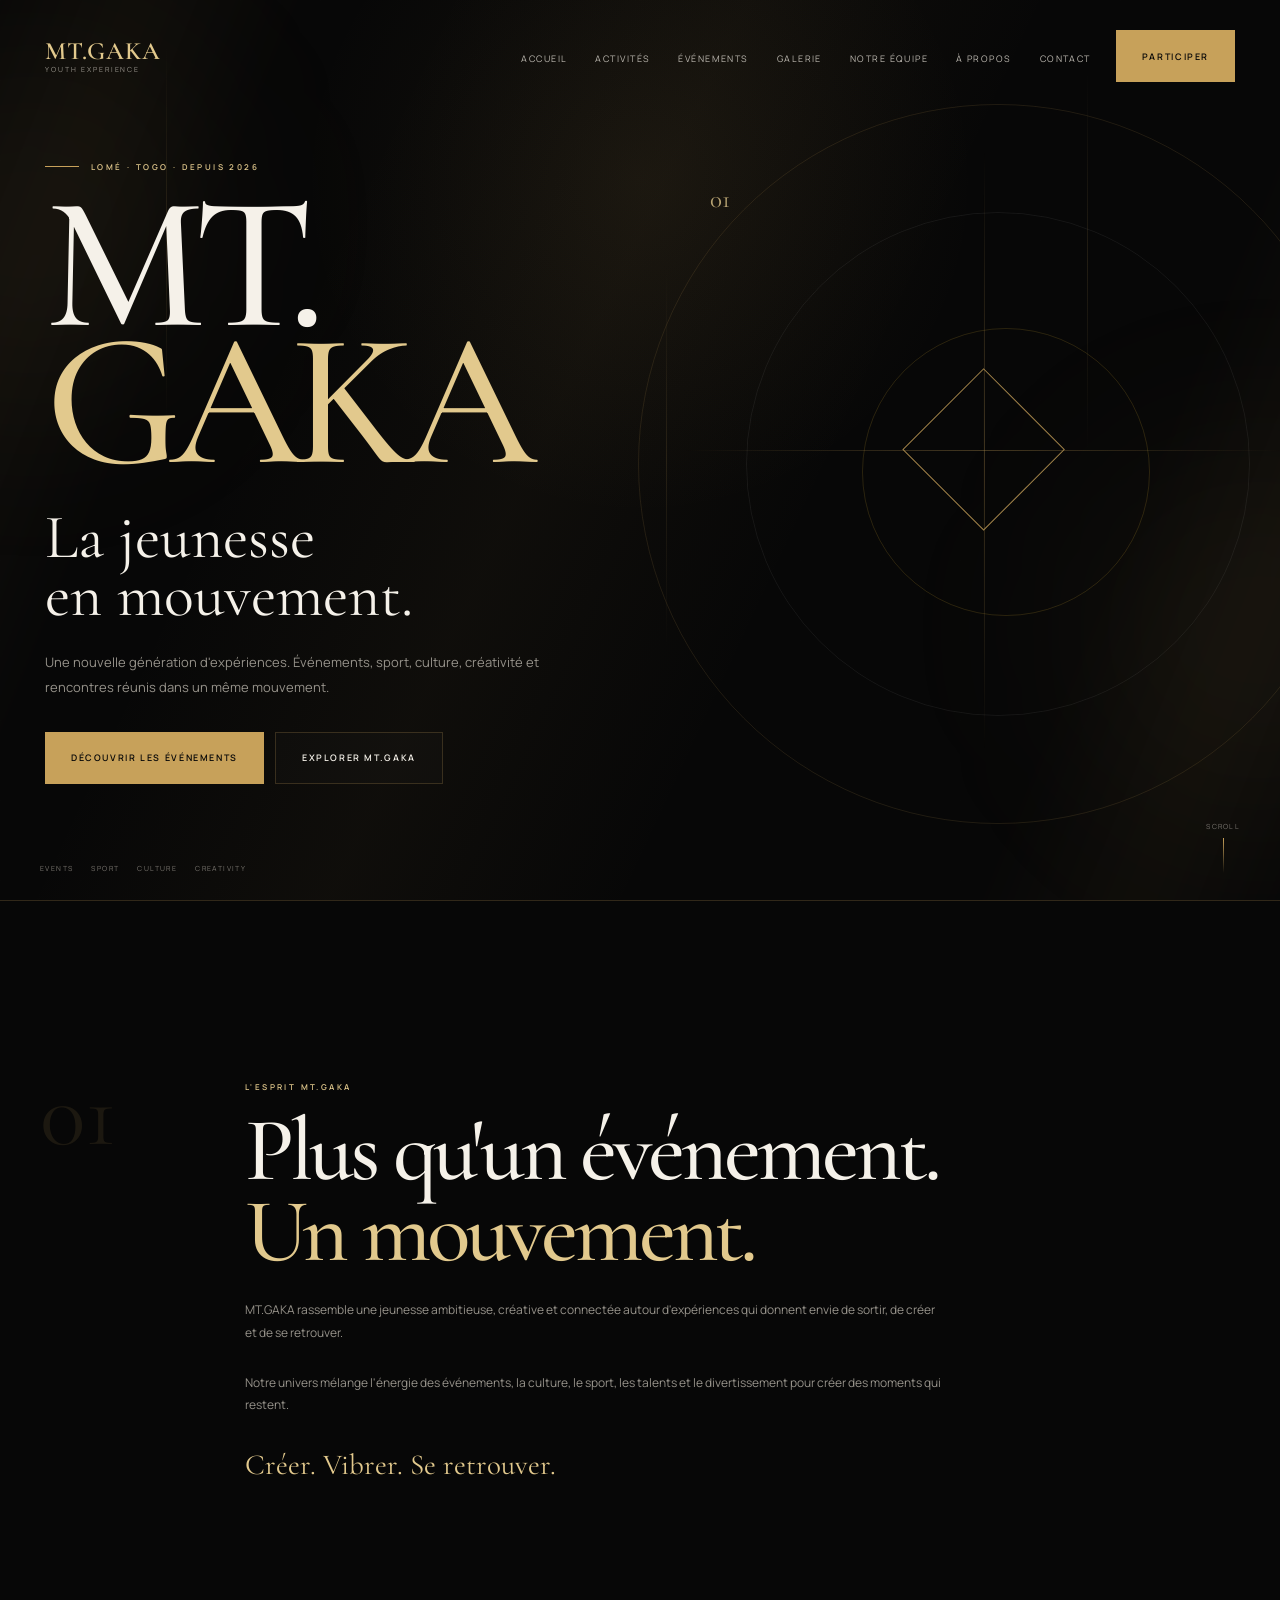
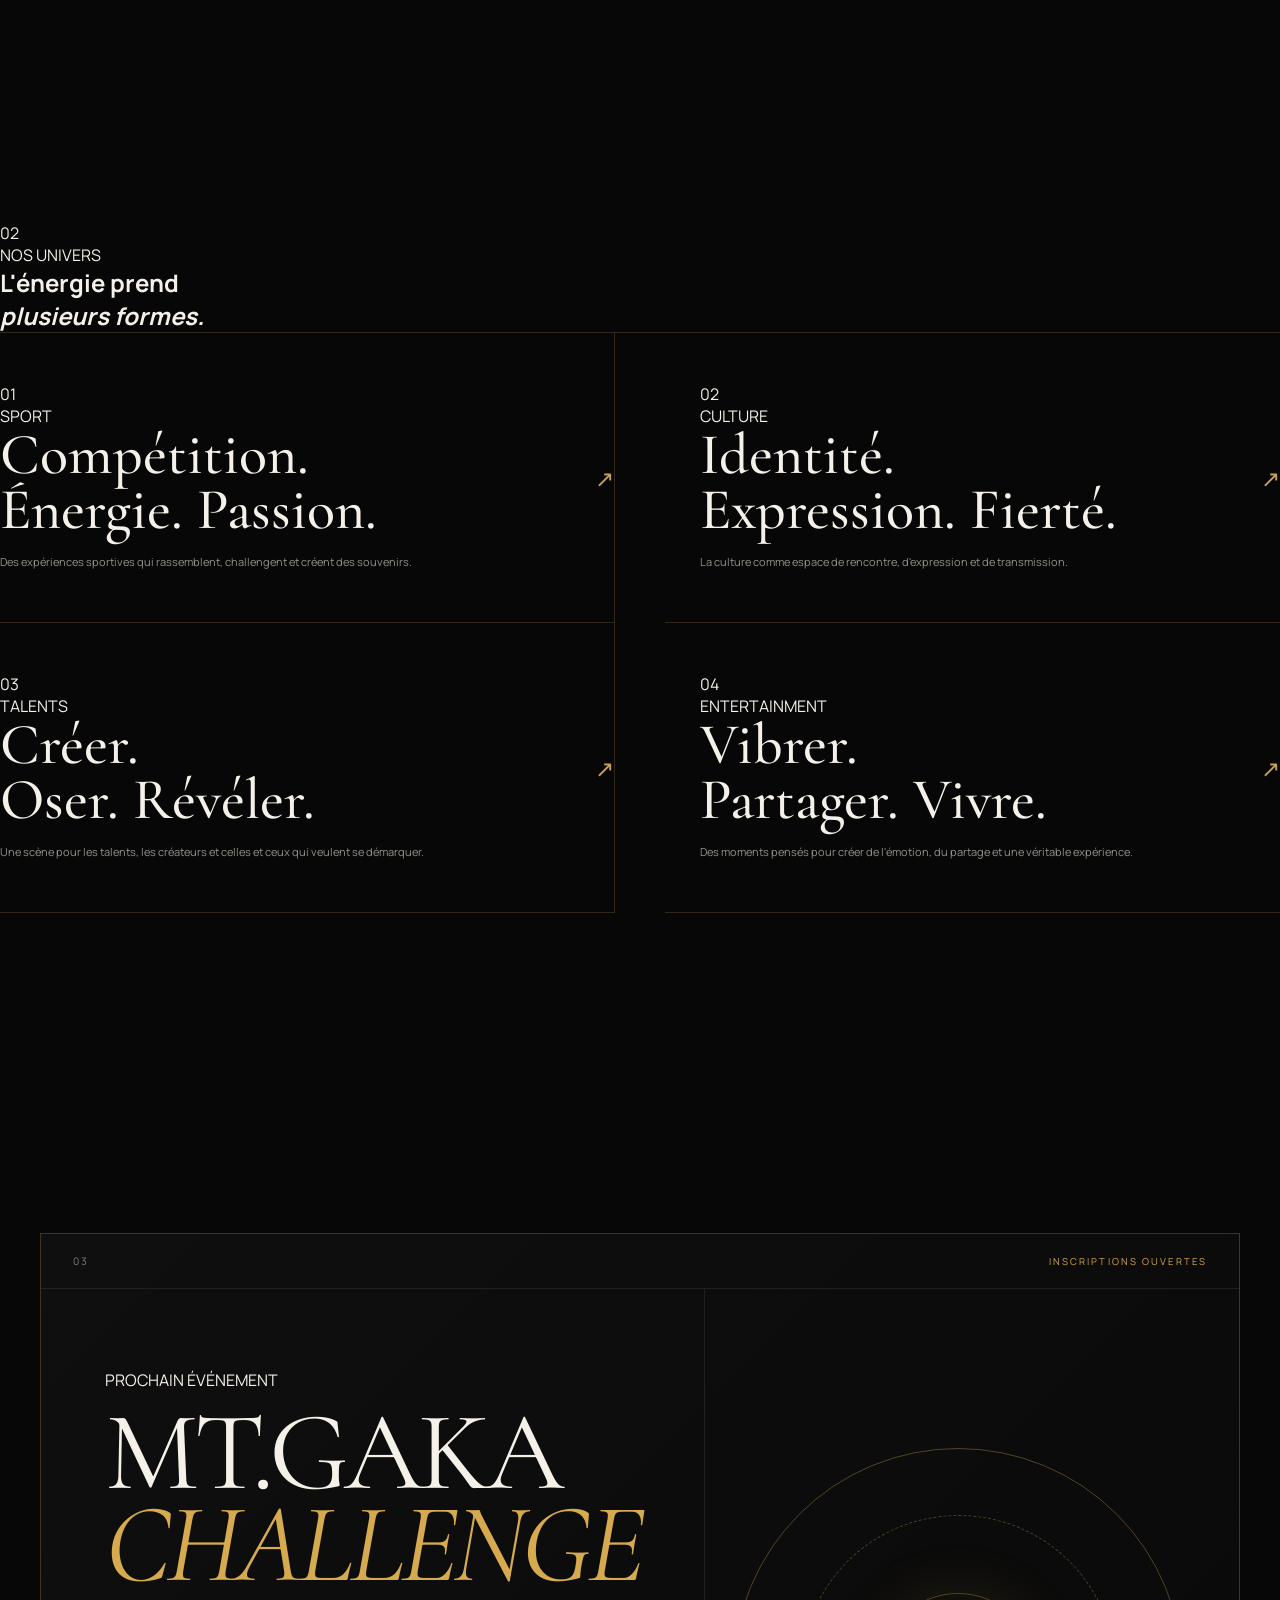
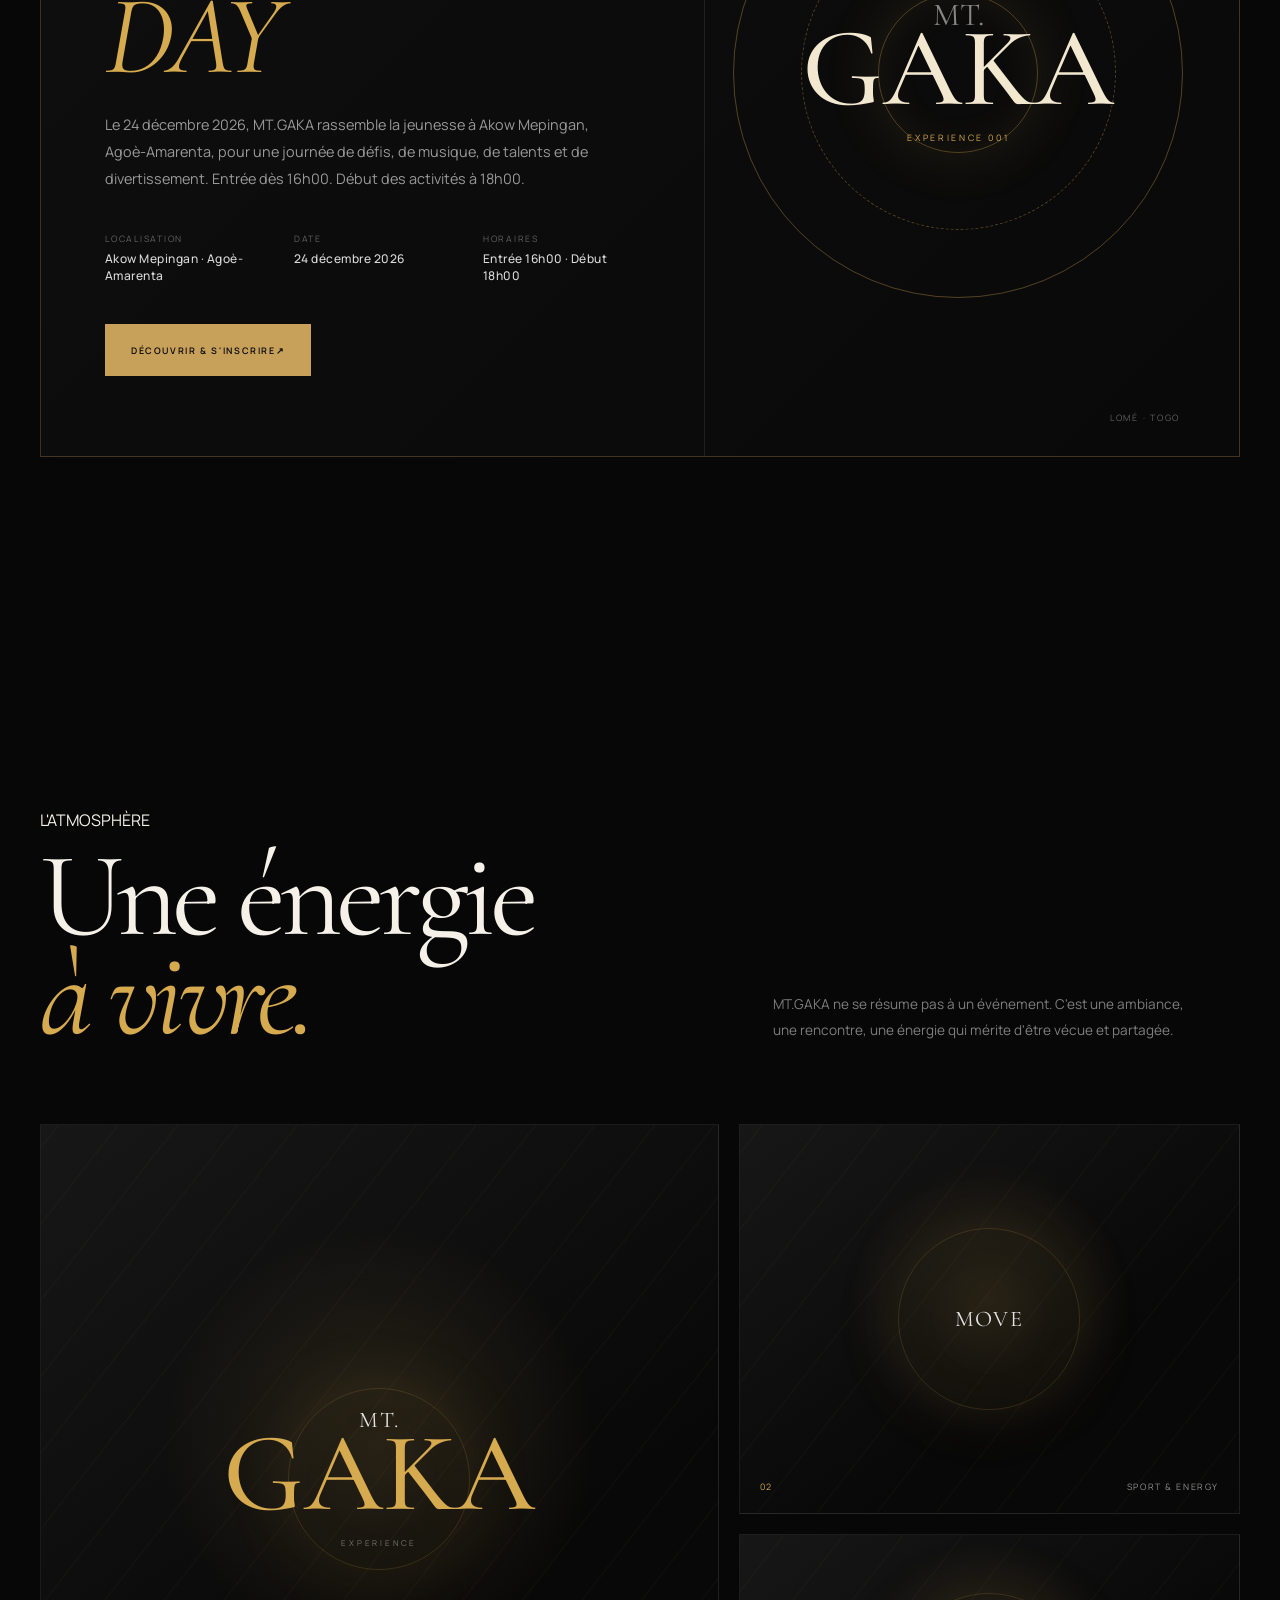
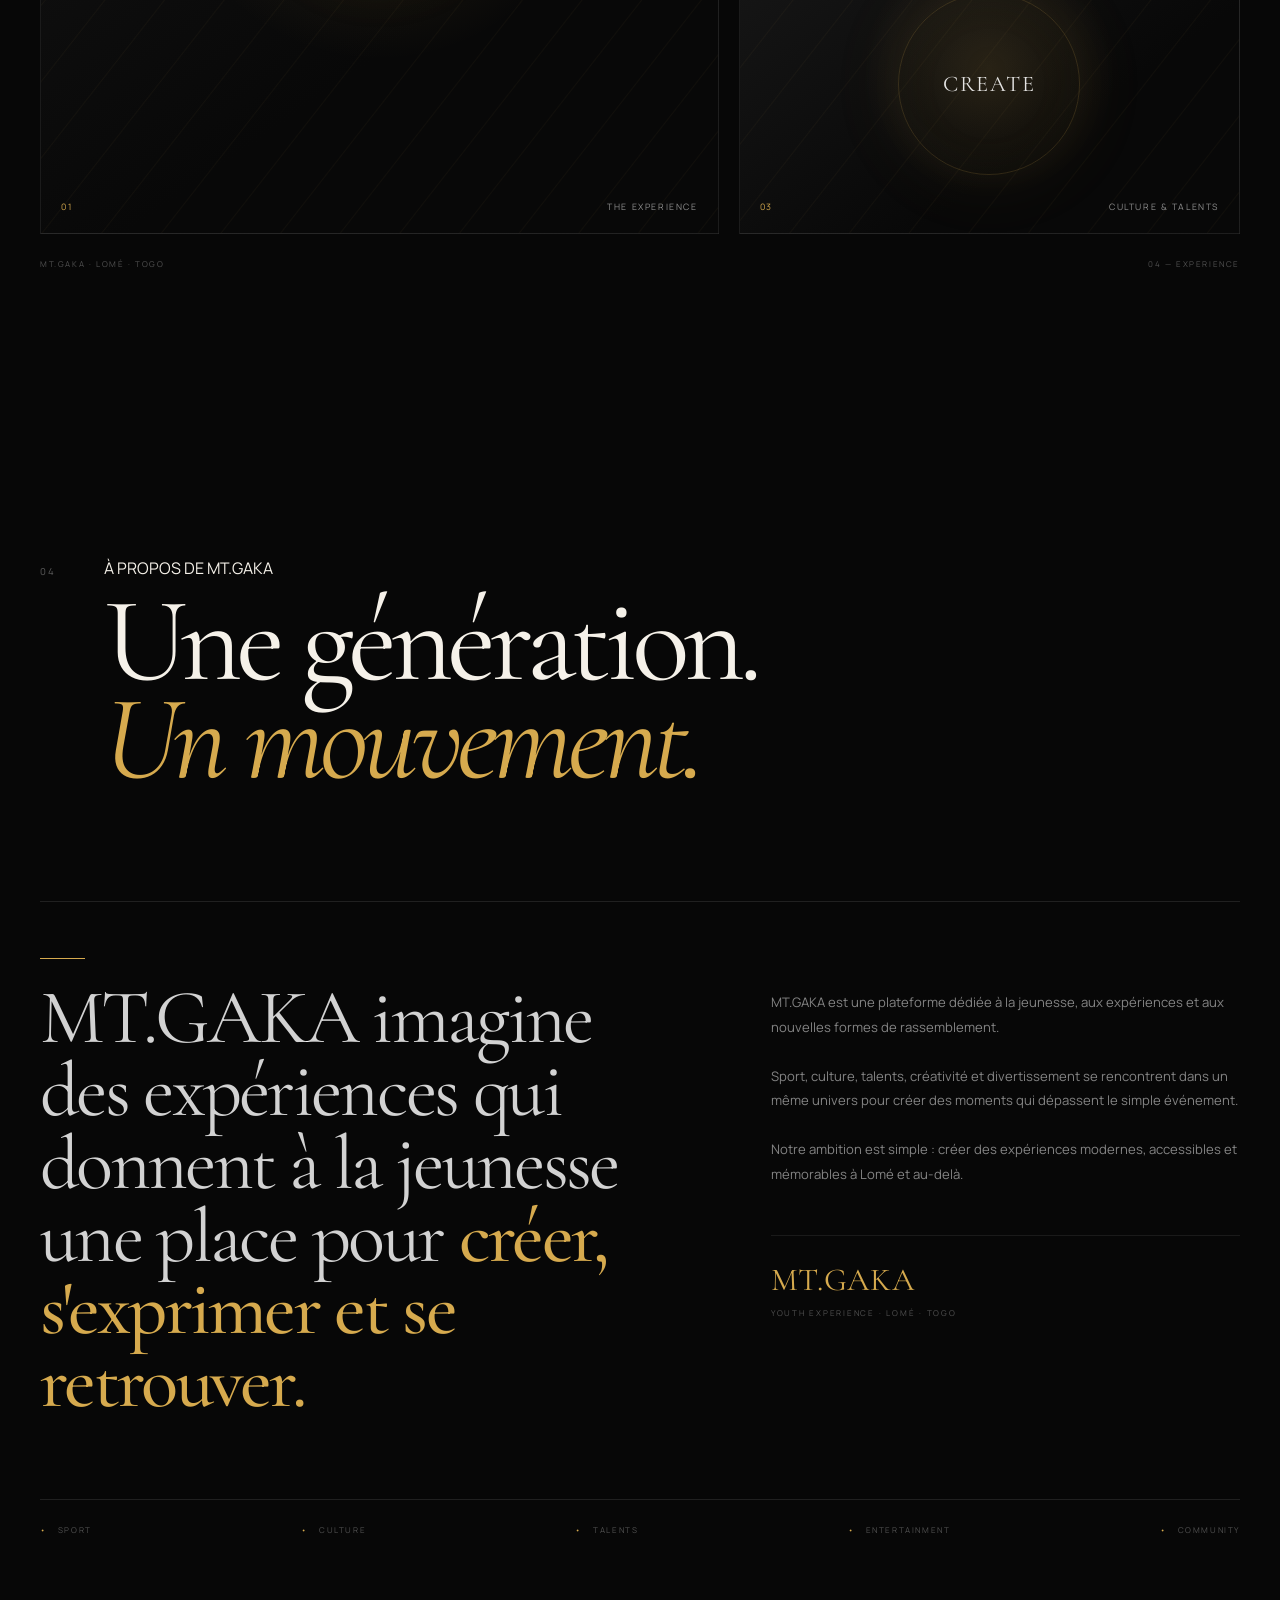
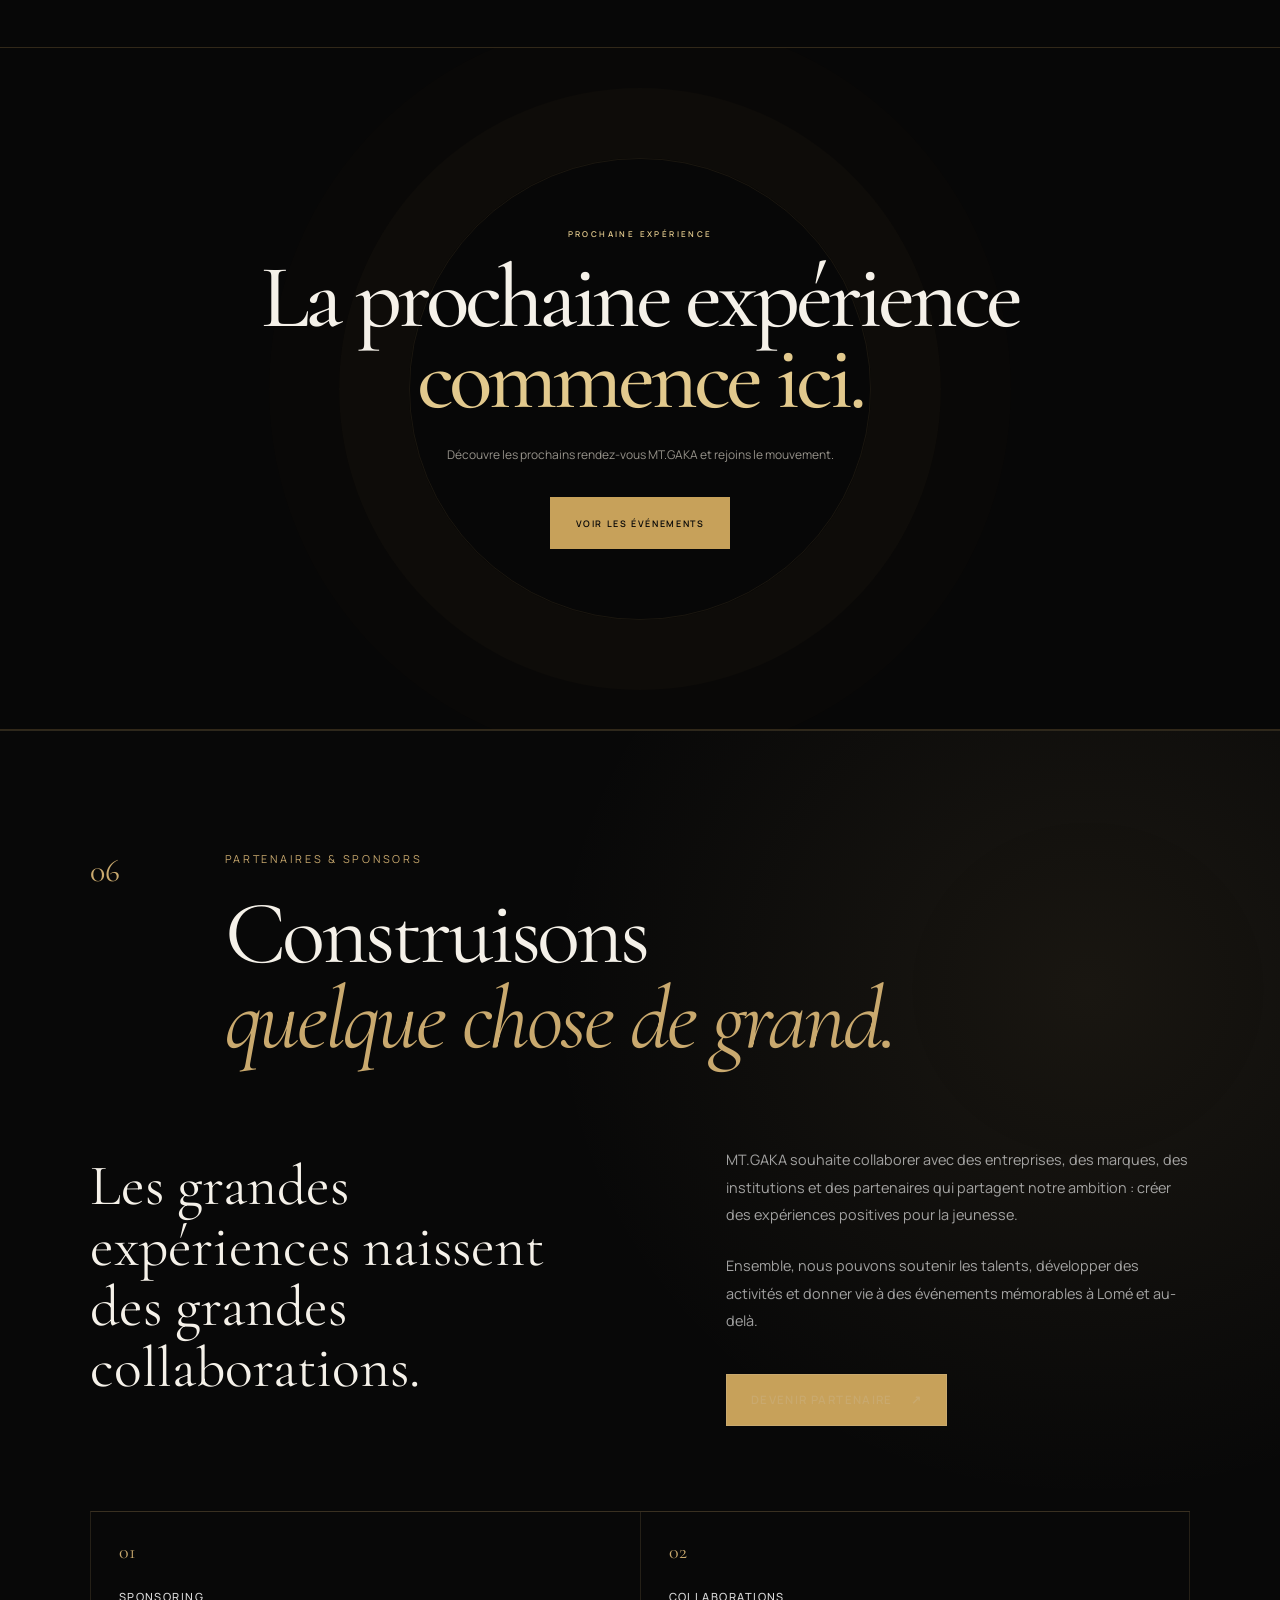
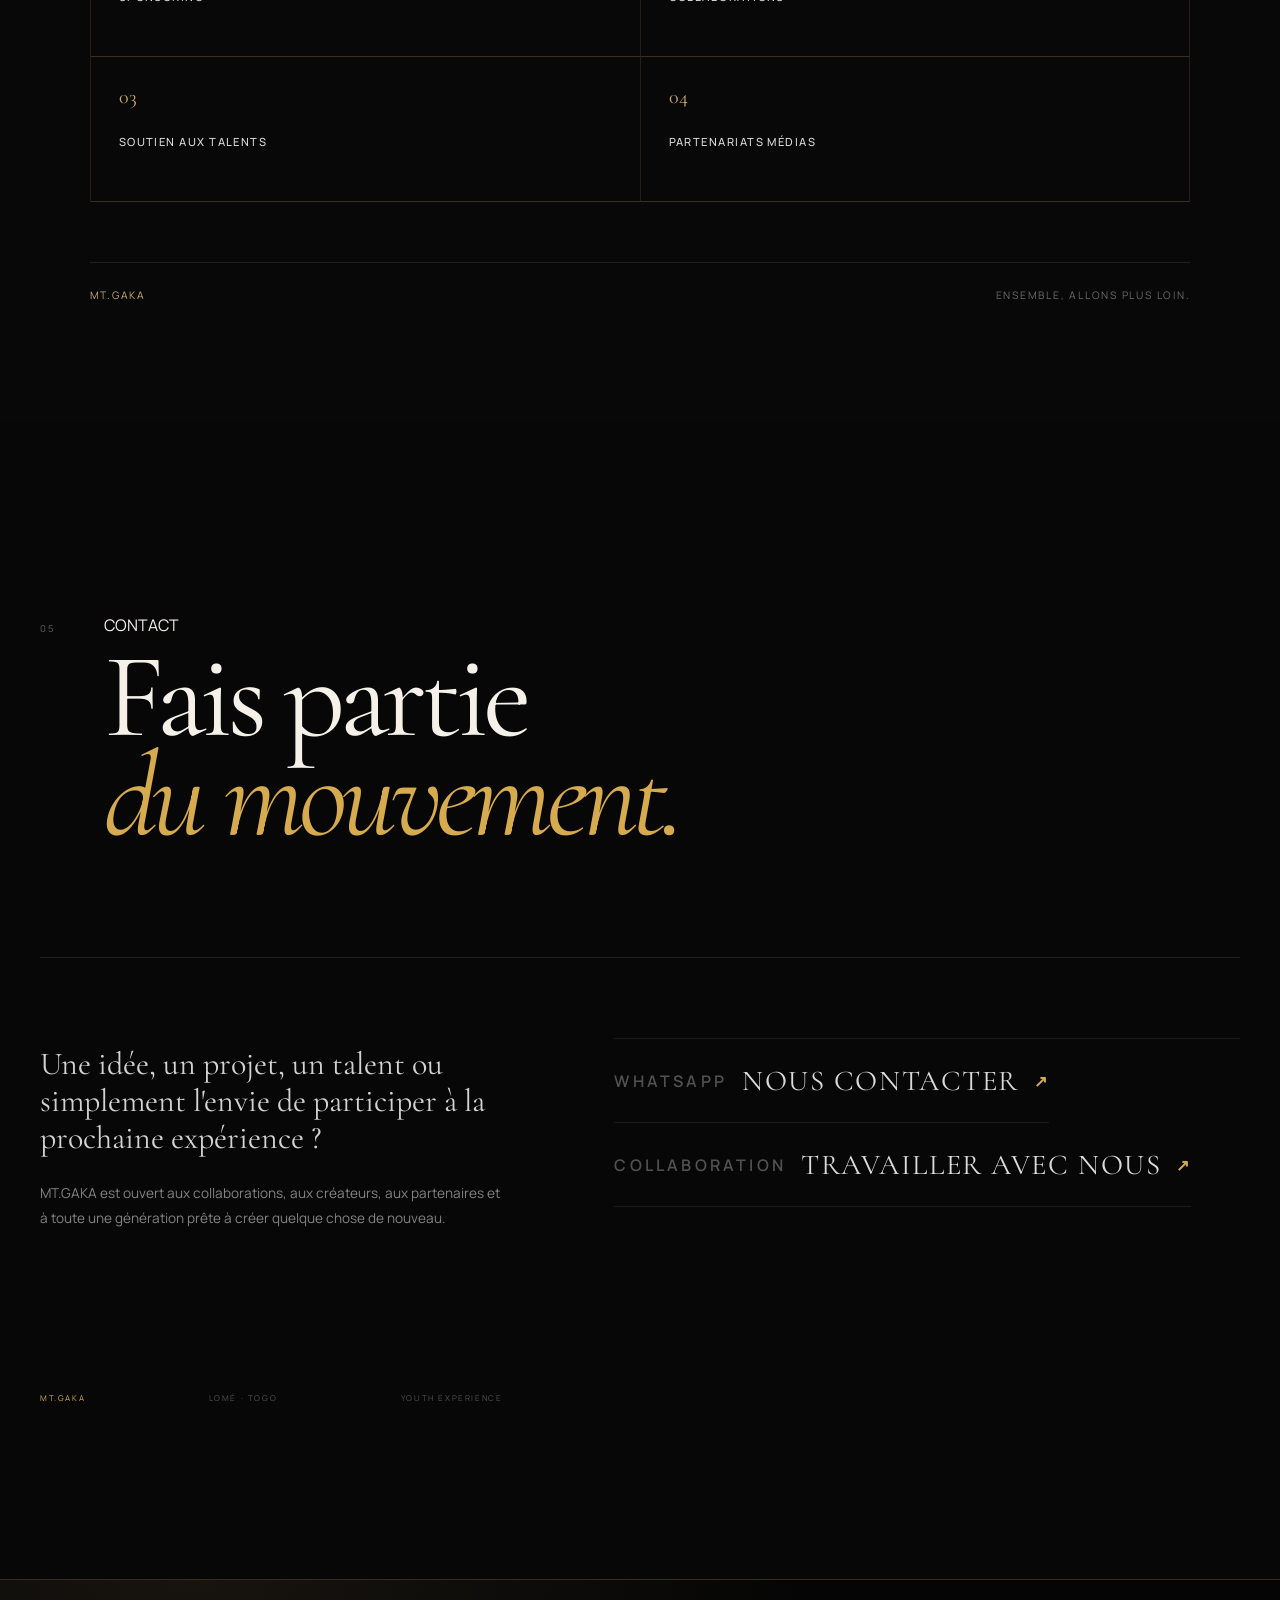
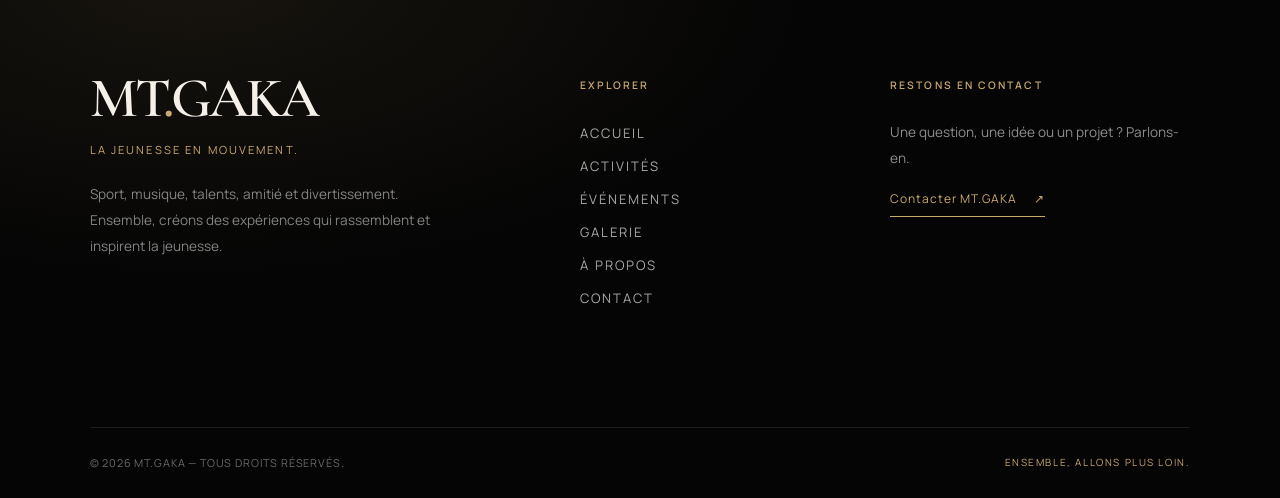
==== index.html @ 01b882d1 "Ajouter Notre équipe au menu" ====
<!DOCTYPE html>
<html lang="fr">
<head>
    <meta charset="UTF-8">

    <meta
        name="viewport"
        content="width=device-width, initial-scale=1.0"
    >

    <meta
        name="description"
        content="MT.GAKA — La jeunesse en mouvement. Événements, culture, sport, créativité et expériences à Lomé."
    >

    <title>MT.GAKA — La jeunesse en mouvement</title>

    <link rel="stylesheet" href="css/style.css">
</head>

<body>

    <!-- =====================================================
         ANIMATED BACKGROUND
         ===================================================== -->

    <div class="luxury-background" aria-hidden="true">

        <div class="light-beam beam-one"></div>
        <div class="light-beam beam-two"></div>

        <div class="gold-glow glow-one"></div>
        <div class="gold-glow glow-two"></div>

        <div class="ambient-lines">
            <span></span>
            <span></span>
            <span></span>
        </div>

    </div>


    <!-- =====================================================
         HEADER
         ===================================================== -->

    <header class="site-header">

        <div class="header-inner">

            <a href="index.html" class="brand" aria-label="MT.GAKA Accueil">

                <span class="brand-mark">MT.GAKA</span>

                <span class="brand-name">
                    Youth Experience
                </span>

            </a>


            <nav class="main-navigation">

                <ul>

                    <li>
                        <a href="index.html">
                            Accueil
                        </a>
                    </li>

                    <li>
                        <a href="activites.html">
                            Activités
                        </a>
                    </li>

                    <li>
                        <a href="evenements.html">
                            Événements
                        </a>
                    </li>

                    <li>
                        <a href="galerie.html">
                            Galerie
                        </a>
                    </li>

<li>
    <a href="equipe.html">
        Notre équipe
    </a>
</li>

                    <li>
                        <a href="about.html">
                            À propos
                        </a>
                    </li>

                    <li>
                        <a href="contact.html">
                            Contact
                        </a>
                    </li>

                </ul>

            </nav>


            <a
                href="evenements.html"
                class="header-action primary-button"
            >
                Participer
            </a>


            <button
    class="menu-open"
    type="button"
    aria-label="Ouvrir le menu"
    aria-expanded="false"
>
    <span></span>
</button>

        </div>

    </header>


    <main>


        <!-- =================================================
             HERO
             ================================================= -->

        <section class="hero-section">

            <div class="hero-content">

                <div class="hero-eyebrow">
                    Lomé · Togo · Depuis 2026
                </div>


                <h1 class="hero-title">
                    MT.
                    <span>GAKA</span>
                </h1>


                <p class="hero-tagline">
                    La jeunesse<br>
                    en mouvement.
                </p>


                <p class="hero-description">
                    Une nouvelle génération d'expériences.
                    Événements, sport, culture, créativité
                    et rencontres réunis dans un même mouvement.
                </p>


                <div class="hero-actions">

                    <a
                        href="evenements.html"
                        class="primary-button"
                    >
                        Découvrir les événements
                    </a>

                    <a
                        href="#univers"
                        class="secondary-button"
                    >
                        Explorer MT.GAKA
                    </a>

                </div>

            </div>


            <!-- HERO GRAPHIC -->

            <div class="hero-visual" aria-hidden="true">

                <div class="hero-ring ring-one"></div>

                <div class="hero-ring ring-two"></div>

                <div class="hero-ring ring-three"></div>

                <div class="hero-cross"></div>

                <div class="hero-core"></div>

                <div class="hero-art-number">
                    01
                </div>

                <div class="hero-art-label">
                    EXPERIENCE
                </div>

            </div>


            <!-- HERO FOOTER -->

            <div class="hero-footer">

                <div class="hero-categories">

                    <span>EVENTS</span>
                    <span>SPORT</span>
                    <span>CULTURE</span>
                    <span>CREATIVITY</span>

                </div>


                <div class="scroll-indicator">

                    <span>Scroll</span>

                    <span class="scroll-line"></span>

                </div>

            </div>

        </section>


        <!-- =================================================
             INTRODUCTION
             ================================================= -->

        <section
            class="luxury-intro"
            id="univers"
        >

            <div class="section-container">

                <div class="intro-grid">

                    <div class="intro-number">
                        01
                    </div>


                    <div class="intro-content">

                        <div class="section-label">
                            L'esprit MT.GAKA
                        </div>


                        <h2 class="section-title">
                            Plus qu'un événement.
                            <span>Un mouvement.</span>
                        </h2>


                        <p class="section-text">
                            MT.GAKA rassemble une jeunesse
                            ambitieuse, créative et connectée
                            autour d'expériences qui donnent
                            envie de sortir, de créer et de
                            se retrouver.
                        </p>


                        <p class="section-text">
                            Notre univers mélange l'énergie
                            des événements, la culture,
                            le sport, les talents et le
                            divertissement pour créer des
                            moments qui restent.
                        </p>


                        <div class="intro-signature">
                            Créer. Vibrer. Se retrouver.
                        </div>

                    </div>

                </div>

            </div>

        </section>


        <!-- =================================================
             EXPERIENCE
             ================================================= -->

        <section class="experience-section" id="activites">
    <div class="section-heading">
        <span class="section-number">02</span>
        <div>
            <p class="section-eyebrow">NOS UNIVERS</p>
            <h2>L'énergie prend<br><em>plusieurs formes.</em></h2>
        </div>
    </div>

    <div class="experience-grid">

        <article class="experience-item">
            <span class="experience-index">01</span>
            <div class="experience-content">
                <span class="experience-label">SPORT</span>
                <h3>Compétition.<br>Énergie. Passion.</h3>
                <p>Des expériences sportives qui rassemblent, challengent et créent des souvenirs.</p>
            </div>
            <span class="experience-arrow">↗</span>
        </article>

        <article class="experience-item">
            <span class="experience-index">02</span>
            <div class="experience-content">
                <span class="experience-label">CULTURE</span>
                <h3>Identité.<br>Expression. Fierté.</h3>
                <p>La culture comme espace de rencontre, d'expression et de transmission.</p>
            </div>
            <span class="experience-arrow">↗</span>
        </article>

        <article class="experience-item">
            <span class="experience-index">03</span>
            <div class="experience-content">
                <span class="experience-label">TALENTS</span>
                <h3>Créer.<br>Oser. Révéler.</h3>
                <p>Une scène pour les talents, les créateurs et celles et ceux qui veulent se démarquer.</p>
            </div>
            <span class="experience-arrow">↗</span>
        </article>

        <article class="experience-item">
            <span class="experience-index">04</span>
            <div class="experience-content">
                <span class="experience-label">ENTERTAINMENT</span>
                <h3>Vibrer.<br>Partager. Vivre.</h3>
                <p>Des moments pensés pour créer de l'émotion, du partage et une véritable expérience.</p>
            </div>
            <span class="experience-arrow">↗</span>
        </article>

    </div>
</section>

<!-- PROCHAIN ÉVÉNEMENT -->
<section class="next-event-section" id="evenements">
    <div class="next-event-frame">

        <div class="next-event-top">
            <span class="next-event-number">03</span>
            <span class="next-event-status">INSCRIPTIONS OUVERTES</span>
        </div>

        <div class="next-event-content">

            <div class="next-event-copy">
                <p class="section-eyebrow">PROCHAIN ÉVÉNEMENT</p>

                <h2>
    MT.GAKA<br>
    <em>CHALLENGE DAY</em>
</h2>

                <p class="next-event-description">
    Le 24 décembre 2026, MT.GAKA rassemble la jeunesse
    à Akow Mepingan, Agoè-Amarenta, pour une journée
    de défis, de musique, de talents et de divertissement.
    Entrée dès 16h00. Début des activités à 18h00.
</p>

                <div class="event-details">

    <div>
        <span>LOCALISATION</span>
        <strong>Akow Mepingan · Agoè-Amarenta</strong>
    </div>

    <div>
        <span>DATE</span>
        <strong>24 décembre 2026</strong>
    </div>

    <div>
        <span>HORAIRES</span>
        <strong>Entrée 16h00 · Début 18h00</strong>
    </div>

</div>

                <a href="challenge-day.html" class="primary-button">
    <span>Découvrir & s'inscrire</span>
    <span class="button-arrow">↗</span>
</a>
            </div>

            <div class="next-event-visual">
                <div class="event-circle circle-large"></div>
                <div class="event-circle circle-medium"></div>
                <div class="event-circle circle-small"></div>

                <div class="event-visual-text">
                    <span>MT.</span>
                    <strong>GAKA</strong>
                    <small>EXPERIENCE 001</small>
                </div>

                <span class="event-visual-label">LOMÉ · TOGO</span>
            </div>

        </div>

    </div>
</section>

<!-- ATMOSPHÈRE MT.GAKA -->
<section class="atmosphere-section" id="galerie">

    <div class="atmosphere-heading">
        <div>
            <p class="section-eyebrow">L'ATMOSPHÈRE</p>
            <h2>Une énergie<br><em>à vivre.</em></h2>
        </div>

        <p class="atmosphere-intro">
            MT.GAKA ne se résume pas à un événement.
            C'est une ambiance, une rencontre, une énergie
            qui mérite d'être vécue et partagée.
        </p>
    </div>

    <div class="atmosphere-grid">

        <div class="atmosphere-card atmosphere-main">
            <div class="atmosphere-placeholder">
                <span>MT.</span>
                <strong>GAKA</strong>
                <small>EXPERIENCE</small>
            </div>

            <div class="atmosphere-overlay">
                <span>01</span>
                <p>THE EXPERIENCE</p>
            </div>
        </div>

        <div class="atmosphere-card atmosphere-tall">
            <div class="atmosphere-placeholder">
                <span>MOVE</span>
            </div>

            <div class="atmosphere-overlay">
                <span>02</span>
                <p>SPORT &amp; ENERGY</p>
            </div>
        </div>

        <div class="atmosphere-card atmosphere-wide">
            <div class="atmosphere-placeholder">
                <span>CREATE</span>
            </div>

            <div class="atmosphere-overlay">
                <span>03</span>
                <p>CULTURE &amp; TALENTS</p>
            </div>
        </div>

        <div class="atmosphere-card atmosphere-small">
            <div class="atmosphere-placeholder">
                <span>VIBE</span>
            </div>

            <div class="atmosphere-overlay">
                <span>04</span>
                <p>ENTERTAINMENT</p>
            </div>
        </div>

    </div>

    <div class="atmosphere-footer">
        <span>MT.GAKA · LOMÉ · TOGO</span>
        <span>04 — EXPERIENCE</span>
    </div>

</section>
<!-- À PROPOS DE MT.GAKA -->
<section class="about-gaka-section" id="a-propos">

    <div class="about-gaka-inner">

        <div class="about-gaka-heading">
            <span class="section-number">04</span>

            <div>
                <p class="section-eyebrow">À PROPOS DE MT.GAKA</p>

                <h2>
                    Une génération.<br>
                    <em>Un mouvement.</em>
                </h2>
            </div>
        </div>

        <div class="about-gaka-content">

            <div class="about-gaka-statement">
                <p class="about-big-text">
                    MT.GAKA imagine des expériences
                    qui donnent à la jeunesse une place
                    pour <strong>créer, s'exprimer et se retrouver.</strong>
                </p>
            </div>

            <div class="about-gaka-copy">

                <p>
                    MT.GAKA est une plateforme dédiée à la jeunesse,
                    aux expériences et aux nouvelles formes de
                    rassemblement.
                </p>

                <p>
                    Sport, culture, talents, créativité et
                    divertissement se rencontrent dans un même
                    univers pour créer des moments qui dépassent
                    le simple événement.
                </p>

                <p>
                    Notre ambition est simple :
                    créer des expériences modernes,
                    accessibles et mémorables à Lomé
                    et au-delà.
                </p>

                <div class="about-signature">
                    <span>MT.GAKA</span>
                    <small>YOUTH EXPERIENCE · LOMÉ · TOGO</small>
                </div>

            </div>

        </div>

        <div class="about-gaka-bottom">
            <span>SPORT</span>
            <span>CULTURE</span>
            <span>TALENTS</span>
            <span>ENTERTAINMENT</span>
            <span>COMMUNITY</span>
        </div>

    </div>

</section>
        <!-- =================================================
             CTA
             ================================================= -->

        <section class="final-cta">

            <div class="final-cta-content">

                <div class="section-label">
                    Prochaine expérience
                </div>


                <h2 class="section-title">
                    La prochaine expérience
                    <span>commence ici.</span>
                </h2>


                <p>
                    Découvre les prochains rendez-vous
                    MT.GAKA et rejoins le mouvement.
                </p>


                <a
                    href="evenements.html"
                    class="primary-button"
                >
                    Voir les événements
                </a>

            </div>

        </section>

<!-- =====================================================
     PARTENAIRES & SPONSORS
     ===================================================== -->

<section class="partners-section" id="partenaires">

    <div class="partners-inner">

        <div class="partners-top">
            <span class="section-number">06</span>

            <div>
                <p class="section-eyebrow">
                    PARTENAIRES & SPONSORS
                </p>

                <h2>
                    Construisons<br>
                    <em>quelque chose de grand.</em>
                </h2>
            </div>
        </div>

        <div class="partners-content">

            <div class="partners-statement">
                <p>
                    Les grandes expériences naissent
                    des grandes collaborations.
                </p>
            </div>

            <div class="partners-description">

                <p>
                    MT.GAKA souhaite collaborer avec des entreprises,
                    des marques, des institutions et des partenaires
                    qui partagent notre ambition : créer des expériences
                    positives pour la jeunesse.
                </p>

                <p>
                    Ensemble, nous pouvons soutenir les talents,
                    développer des activités et donner vie à des
                    événements mémorables à Lomé et au-delà.
                </p>

                <a
                    href="https://wa.me/22870539478?text=Bonjour%20MT.GAKA%2C%20je%20souhaite%20discuter%20d%27un%20partenariat."
                    class="primary-button"
                    target="_blank"
                    rel="noopener noreferrer"
                >
                    Devenir partenaire
                    <span>↗</span>
                </a>

            </div>

        </div>

        <div class="partners-categories">

            <div class="partner-category">
                <span>01</span>
                <strong>SPONSORING</strong>
            </div>

            <div class="partner-category">
                <span>02</span>
                <strong>COLLABORATIONS</strong>
            </div>

            <div class="partner-category">
                <span>03</span>
                <strong>SOUTIEN AUX TALENTS</strong>
            </div>

            <div class="partner-category">
                <span>04</span>
                <strong>PARTENARIATS MÉDIAS</strong>
            </div>

        </div>

        <div class="partners-footer">
            <span>MT.GAKA</span>
            <span>ENSEMBLE, ALLONS PLUS LOIN.</span>
        </div>

    </div>

</section>

    </main>

<!-- CONTACT MT.GAKA -->
<section class="contact-gaka-section" id="contact">

    <div class="contact-gaka-inner">

        <div class="contact-gaka-top">
            <span class="section-number">05</span>

            <div>
                <p class="section-eyebrow">CONTACT</p>

                <h2>
                    Fais partie<br>
                    <em>du mouvement.</em>
                </h2>
            </div>
        </div>

        <div class="contact-gaka-content">

            <div class="contact-gaka-intro">
                <p>
                    Une idée, un projet, un talent ou simplement
                    l'envie de participer à la prochaine expérience ?
                </p>

                <p>
                    MT.GAKA est ouvert aux collaborations,
                    aux créateurs, aux partenaires et à toute
                    une génération prête à créer quelque chose
                    de nouveau.
                </p>
            </div>

            <div class="contact-gaka-links">

    <!-- WHATSAPP -->
    <a
        href="https://wa.me/22870539478?text=Bonjour%20MT.GAKA%2C%20je%20souhaite%20obtenir%20des%20informations."
        class="contact-link"
        target="_blank"
        rel="noopener noreferrer"
    >
        <span class="contact-link-label">WHATSAPP</span>
        <strong>Nous contacter</strong>
        <span class="contact-link-arrow">↗</span>
    </a>

    <!-- COLLABORATION -->
    <a
        href="https://wa.me/22870539478?text=Bonjour%20MT.GAKA%2C%20je%20souhaite%20proposer%20une%20collaboration."
        class="contact-link"
        target="_blank"
        rel="noopener noreferrer"
    >
        <span class="contact-link-label">COLLABORATION</span>
        <strong>Travailler avec nous</strong>
        <span class="contact-link-arrow">↗</span>
    </a>

</div>

        <div class="contact-gaka-footer">
            <span>MT.GAKA</span>
            <span>LOMÉ · TOGO</span>
            <span>YOUTH EXPERIENCE</span>
        </div>

    </div>

</section>
    <!-- =====================================================
         FOOTER
         ===================================================== -->

    <footer class="site-footer">

    <div class="footer-inner">

        <div class="footer-main">

            <div class="footer-brand-block">

                <a href="index.html" class="footer-brand">
                    MT<span>.</span>GAKA
                </a>

                <p class="footer-tagline">
                    La jeunesse en mouvement.
                </p>

                <p class="footer-description">
                    Sport, musique, talents, amitié et divertissement.
                    Ensemble, créons des expériences qui rassemblent
                    et inspirent la jeunesse.
                </p>

            </div>


            <div class="footer-links-block">

                <p class="footer-heading">
                    EXPLORER
                </p>

                <nav class="footer-navigation">

                    <a href="index.html">Accueil</a>

                    <a href="activites.html">Activités</a>

                    <a href="evenements.html">Événements</a>

                    <a href="galerie.html">Galerie</a>

                    <a href="about.html">À propos</a>

                    <a href="contact.html">Contact</a>

                </nav>

            </div>


            <div class="footer-contact-block">

                <p class="footer-heading">
                    RESTONS EN CONTACT
                </p>

                <p>
                    Une question, une idée ou un projet ?
                    Parlons-en.
                </p>

                <a
                    href="https://wa.me/22870539478?text=Bonjour%20MT.GAKA%2C%20je%20souhaite%20vous%20contacter."
                    class="footer-contact-link"
                    target="_blank"
                    rel="noopener noreferrer"
                >
                    Contacter MT.GAKA <span>↗</span>
                </a>

            </div>

        </div>


        <div class="footer-bottom">

            <p>
                © 2026 MT.GAKA — Tous droits réservés.
            </p>

            <p class="footer-motto">
                ENSEMBLE, ALLONS PLUS LOIN.
            </p>

        </div>

    </div>

</footer>


    <script src="js/script.js"></script>

</body>
</html>
---- css/style.css ----
@import url('https://fonts.googleapis.com/css2?family=Cormorant+Garamond:wght@400;500;600;700&family=Manrope:wght@300;400;500;600;700&display=swap');

/* =========================================================
   MT.GAKA — PREMIUM EVENT EXPERIENCE
   ========================================================= */

:root {
    --black: #070707;
    --black-2: #0d0d0d;
    --black-3: #151515;

    --gold: #c7a15a;
    --gold-light: #e2c98d;
    --gold-dark: #80602b;

    --white: #f5f1e9;
    --muted: #96928a;
    --line: rgba(199, 161, 90, 0.22);

    --serif: "Cormorant Garamond", Georgia, serif;
    --sans: "Manrope", Arial, sans-serif;

    --max-width: 1200px;
}


/* =========================================================
   RESET
   ========================================================= */

* {
    margin: 0;
    padding: 0;
    box-sizing: border-box;
}

html {
    scroll-behavior: smooth;
}

body {
    background: var(--black);
    color: var(--white);
    font-family: var(--sans);
    overflow-x: hidden;
}

body.menu-is-open {
    overflow: hidden;
}

a {
    color: inherit;
    text-decoration: none;
}

button {
    font: inherit;
}

img {
    display: block;
    width: 100%;
}


/* =========================================================
   BACKGROUND
   ========================================================= */

.luxury-background {
    position: fixed;
    inset: 0;
    z-index: -20;
    overflow: hidden;
    background:
        radial-gradient(
            circle at 50% 20%,
            rgba(199,161,90,0.07),
            transparent 35%
        ),
        #070707;
}

.luxury-background::before {
    content: "";
    position: absolute;
    inset: -50%;
    background:
        linear-gradient(
            115deg,
            transparent 38%,
            rgba(199,161,90,0.045) 47%,
            transparent 56%
        );
    animation: atmosphere 18s ease-in-out infinite alternate;
}

.luxury-background::after {
    content: "";
    position: absolute;
    inset: 0;
    opacity: 0.12;
    background-image:
        linear-gradient(
            rgba(255,255,255,0.025) 1px,
            transparent 1px
        ),
        linear-gradient(
            90deg,
            rgba(255,255,255,0.025) 1px,
            transparent 1px
        );
    background-size: 80px 80px;
}

.light-beam {
    position: absolute;
    width: 300px;
    height: 130%;
    top: -15%;
    background:
        linear-gradient(
            90deg,
            transparent,
            rgba(199,161,90,0.045),
            transparent
        );
    filter: blur(18px);
    transform: rotate(22deg);
}

.beam-one {
    left: -15%;
    animation: beamOne 15s ease-in-out infinite alternate;
}

.beam-two {
    right: -15%;
    animation: beamTwo 19s ease-in-out infinite alternate;
}

.gold-glow {
    position: absolute;
    width: 360px;
    height: 360px;
    border-radius: 50%;
    background: rgba(199,161,90,0.055);
    filter: blur(100px);
}

.glow-one {
    top: 5%;
    left: -150px;
    animation: glowOne 13s ease-in-out infinite alternate;
}

.glow-two {
    top: 50%;
    right: -160px;
    animation: glowTwo 17s ease-in-out infinite alternate;
}

.ambient-lines span {
    position: absolute;
    width: 1px;
    height: 42vh;
    background:
        linear-gradient(
            to bottom,
            transparent,
            rgba(199,161,90,0.14),
            transparent
        );
}

.ambient-lines span:nth-child(1) {
    left: 13%;
    top: 5%;
    animation: lineMove 11s ease-in-out infinite alternate;
}

.ambient-lines span:nth-child(2) {
    left: 52%;
    top: 30%;
    animation: lineMove 14s ease-in-out infinite alternate-reverse;
}

.ambient-lines span:nth-child(3) {
    right: 15%;
    top: 8%;
    animation: lineMove 12s ease-in-out infinite alternate;
}


/* =========================================================
   HEADER
   ========================================================= */

.site-header {
    position: fixed;
    top: 0;
    left: 0;
    width: 100%;
    z-index: 1000;
    padding: 22px 20px;
    border-bottom: 1px solid transparent;
    transition:
        background 0.4s ease,
        padding 0.4s ease,
        border-color 0.4s ease;
}

.site-header.header-scrolled {
    padding: 14px 20px;
    background: rgba(7,7,7,0.84);
    border-color: var(--line);
    backdrop-filter: blur(18px);
    -webkit-backdrop-filter: blur(18px);
}

.header-inner {
    width: min(100%, var(--max-width));
    margin: auto;
    display: flex;
    align-items: center;
    justify-content: space-between;
}

.brand {
    display: flex;
    flex-direction: column;
    gap: 1px;
}

.brand-mark {
    color: var(--gold-light);
    font-family: var(--serif);
    font-size: 25px;
    font-weight: 600;
    letter-spacing: 0.03em;
    line-height: 1;
}

.brand-name {
    color: var(--muted);
    font-size: 7px;
    letter-spacing: 0.28em;
    text-transform: uppercase;
}

.main-navigation {
    display: none;
}

.main-navigation ul {
    display: flex;
    align-items: center;
    gap: 28px;
    list-style: none;
}

.main-navigation a {
    position: relative;
    color: #bcb8b0;
    font-size: 9px;
    letter-spacing: 0.16em;
    text-transform: uppercase;
    transition: color 0.3s ease;
}

.main-navigation a::after {
    content: "";
    position: absolute;
    left: 0;
    bottom: -7px;
    width: 0;
    height: 1px;
    background: var(--gold);
    transition: width 0.3s ease;
}

.main-navigation a:hover {
    color: var(--gold-light);
}

.main-navigation a:hover::after {
    width: 100%;
}

.header-action {
    display: none;
}


/* =========================================================
   MENU BUTTON
   ========================================================= */

.menu-toggle {
    width: 44px;
    height: 44px;
    display: flex;
    align-items: center;
    justify-content: center;
    border: 1px solid var(--line);
    background: rgba(255,255,255,0.02);
    color: var(--gold-light);
    cursor: pointer;
}

.menu-toggle span,
.menu-toggle span::before,
.menu-toggle span::after {
    width: 19px;
    height: 1px;
    background: currentColor;
    display: block;
}

.menu-toggle span {
    position: relative;
}

.menu-toggle span::before,
.menu-toggle span::after {
    content: "";
    position: absolute;
    left: 0;
}

.menu-toggle span::before {
    top: -6px;
}

.menu-toggle span::after {
    top: 6px;
}


/* =========================================================
   MOBILE MENU
   ========================================================= */

.menu-open {
    display: none;
    position: relative;
    z-index: 1001;
    width: 42px;
    height: 42px;
    padding: 0;
    border: 0;
    background: transparent;
    cursor: pointer;
}

.menu-open span,
.menu-open::before,
.menu-open::after {
    content: "";
    position: absolute;
    left: 10px;
    width: 22px;
    height: 1px;
    background: #ffffff;
    transition: transform 0.3s ease, opacity 0.3s ease;
}

.menu-open span {
    top: 20px;
}

.menu-open::before {
    top: 14px;
}

.menu-open::after {
    top: 26px;
}


/* MENU OPEN */

body.menu-is-open .main-navigation {
    display: block;
    position: fixed;
    inset: 0;
    z-index: 1000;
    padding: 125px 35px 40px;
    background: rgba(7, 7, 7, 0.97);
    backdrop-filter: blur(25px);
    -webkit-backdrop-filter: blur(25px);
}

body.menu-is-open .main-navigation ul {
    display: flex;
    flex-direction: column;
    align-items: flex-start;
    gap: 28px;
}

body.menu-is-open .main-navigation a {
    font-size: 14px;
    letter-spacing: 0.18em;
}


/* X ANIMATION */

body.menu-is-open .menu-open span {
    opacity: 0;
}

body.menu-is-open .menu-open::before {
    transform: translateY(6px) rotate(45deg);
}

body.menu-is-open .menu-open::after {
    transform: translateY(-6px) rotate(-45deg);
}


/* =========================================================
   MOBILE
   ========================================================= */

@media (max-width: 900px) {

    .menu-open {
        display: block;
    }

    .main-navigation {
        display: none;
    }

    .header-action {
        display: none;
    }

}


/* =========================================================
   DESKTOP
   ========================================================= */

@media (min-width: 901px) {

    .main-navigation {
        display: block;
    }

    .menu-open {
        display: none;
    }

}

/* =========================================================
   BUTTONS
   ========================================================= */

.primary-button,
.secondary-button {
    min-height: 52px;
    padding: 0 26px;
    display: inline-flex;
    align-items: center;
    justify-content: center;
    font-size: 9px;
    font-weight: 600;
    letter-spacing: 0.18em;
    text-transform: uppercase;
    transition:
        transform 0.3s ease,
        background 0.3s ease,
        border-color 0.3s ease,
        color 0.3s ease;
}

.primary-button {
    background: var(--gold);
    color: #080808;
}

.primary-button:hover {
    background: var(--gold-light);
    transform: translateY(-3px);
}

.secondary-button {
    border: 1px solid var(--line);
    background: rgba(255,255,255,0.015);
    color: var(--white);
}

.secondary-button:hover {
    border-color: var(--gold);
    color: var(--gold-light);
    transform: translateY(-3px);
}


/* =========================================================
   HERO
   ========================================================= */

.hero-section {
    position: relative;
    min-height: 100svh;
    padding: 145px 20px 100px;
    display: flex;
    align-items: center;
    overflow: hidden;
}

.hero-content {
    position: relative;
    z-index: 5;
    width: min(100%, var(--max-width));
    margin: auto;
}

.hero-eyebrow {
    display: flex;
    align-items: center;
    gap: 12px;
    margin-bottom: 25px;
    color: var(--gold-light);
    font-size: 8px;
    font-weight: 600;
    letter-spacing: 0.3em;
    text-transform: uppercase;
}

.hero-eyebrow::before {
    content: "";
    width: 34px;
    height: 1px;
    background: var(--gold);
}

.hero-title {
    max-width: 900px;
    font-family: var(--serif);
    font-size: clamp(76px, 22vw, 190px);
    font-weight: 500;
    line-height: 0.72;
    letter-spacing: -0.065em;
}

.hero-title span {
    display: block;
    color: var(--gold-light);
}

.hero-tagline {
    margin-top: 38px;
    max-width: 560px;
    font-family: var(--serif);
    font-size: clamp(31px, 8vw, 62px);
    line-height: 0.94;
    color: var(--white);
}

.hero-description {
    max-width: 500px;
    margin-top: 25px;
    color: var(--muted);
    font-size: 12px;
    line-height: 1.9;
}

.hero-actions {
    display: flex;
    flex-wrap: wrap;
    gap: 11px;
    margin-top: 32px;
}


/* =========================================================
   HERO ART
   ========================================================= */

.hero-visual {
    position: absolute;
    z-index: 1;
    width: 520px;
    height: 520px;
    right: -48%;
    top: 50%;
    transform: translateY(-50%);
    opacity: 0.8;
    pointer-events: none;
    transition: transform 0.5s ease-out;
}

.hero-ring {
    position: absolute;
    border-radius: 50%;
    border: 1px solid rgba(199,161,90,0.17);
}

.ring-one {
    inset: 2%;
    animation: rotate 28s linear infinite;
}

.ring-two {
    inset: 17%;
    border-color: rgba(199,161,90,0.32);
    animation: rotateReverse 19s linear infinite;
}

.ring-three {
    inset: 33%;
    border-color: rgba(245,241,233,0.09);
    animation: pulseRing 6s ease-in-out infinite;
}

.hero-cross {
    position: absolute;
    inset: 8%;
}

.hero-cross::before,
.hero-cross::after {
    content: "";
    position: absolute;
    top: 50%;
    left: 0;
    width: 100%;
    height: 1px;
    background:
        linear-gradient(
            90deg,
            transparent,
            rgba(199,161,90,0.4),
            transparent
        );
}

.hero-cross::after {
    transform: rotate(90deg);
}

.hero-core {
    position: absolute;
    inset: 42%;
    border: 1px solid var(--gold);
    transform: rotate(45deg);
    animation: core 6s ease-in-out infinite;
}

.hero-art-number {
    position: absolute;
    top: 13%;
    left: 12%;
    font-family: var(--serif);
    font-size: 25px;
    color: var(--gold-light);
}

.hero-art-label {
    position: absolute;
    right: 7%;
    bottom: 14%;
    color: var(--gold-light);
    font-size: 7px;
    letter-spacing: 0.35em;
    writing-mode: vertical-rl;
}


/* =========================================================
   HERO FOOTER
   ========================================================= */

.hero-footer {
    position: absolute;
    bottom: 27px;
    left: 20px;
    right: 20px;
    width: min(calc(100% - 40px), var(--max-width));
    margin: auto;
    display: flex;
    justify-content: space-between;
    align-items: flex-end;
}

.hero-categories {
    display: flex;
    flex-wrap: wrap;
    gap: 7px 18px;
}

.hero-categories span {
    color: #77736d;
    font-size: 7px;
    letter-spacing: 0.2em;
}

.scroll-indicator {
    display: flex;
    flex-direction: column;
    align-items: center;
    gap: 7px;
    color: #77736d;
    font-size: 7px;
    letter-spacing: 0.18em;
    text-transform: uppercase;
}

.scroll-line {
    width: 1px;
    height: 35px;
    background:
        linear-gradient(
            to bottom,
            var(--gold),
            transparent
        );
    animation: scroll 2s ease-in-out infinite;
}


/* =========================================================
   GLOBAL SECTIONS
   ========================================================= */

.section-container {
    width: min(calc(100% - 40px), var(--max-width));
    margin: auto;
}

.section-label {
    margin-bottom: 18px;
    color: var(--gold-light);
    font-size: 8px;
    font-weight: 600;
    letter-spacing: 0.3em;
    text-transform: uppercase;
}

.section-title {
    font-family: var(--serif);
    font-size: clamp(48px, 12vw, 90px);
    font-weight: 500;
    line-height: 0.9;
    letter-spacing: -0.045em;
}

.section-title span {
    color: var(--gold-light);
}

.section-text {
    color: var(--muted);
    font-size: 12px;
    line-height: 1.9;
}


/* =========================================================
   INTRO
   ========================================================= */

.luxury-intro {
    position: relative;
    padding: 125px 0;
    border-top: 1px solid var(--line);
}

.intro-grid {
    display: grid;
    gap: 45px;
}

.intro-number {
    font-family: var(--serif);
    font-size: 95px;
    line-height: 0.7;
    color: rgba(199,161,90,0.11);
}

.intro-content {
    max-width: 700px;
}

.intro-content .section-text {
    margin-top: 27px;
}

.intro-signature {
    margin-top: 30px;
    font-family: var(--serif);
    font-size: 29px;
    color: var(--gold-light);
}


/* =========================================================
   EXPERIENCE
   ========================================================= */

.experience-section {
    padding: 105px 0 135px;
}

.experience-heading {
    max-width: 720px;
    margin-bottom: 70px;
}

.experience-grid {
    display: grid;
    border-top: 1px solid var(--line);
}

.experience-item {
    position: relative;
    padding: 37px 40px 37px 0;
    border-bottom: 1px solid var(--line);
    transition:
        padding 0.4s ease,
        background 0.4s ease;
}

.experience-item:hover {
    padding-left: 15px;
    background: rgba(199,161,90,0.015);
}

.experience-number {
    display: block;
    margin-bottom: 17px;
    color: var(--gold);
    font-size: 8px;
    letter-spacing: 0.22em;
}

.experience-item h3 {
    font-family: var(--serif);
    font-size: 46px;
    font-weight: 500;
    line-height: 0.95;
}

.experience-item p {
    max-width: 480px;
    margin-top: 15px;
    color: var(--muted);
    font-size: 11px;
    line-height: 1.8;
}

.experience-arrow {
    position: absolute;
    right: 0;
    top: 50%;
    color: var(--gold);
    font-size: 23px;
    transform: translateY(-50%);
    transition: transform 0.3s ease;
}

.experience-item:hover .experience-arrow {
    transform: translate(8px, -50%);
}


/* =========================================================
   FINAL CTA
   ========================================================= */

.final-cta {
    position: relative;
    padding: 115px 20px;
    text-align: center;
    overflow: hidden;
    border-top: 1px solid var(--line);
    border-bottom: 1px solid var(--line);
}

.final-cta::before {
    content: "";
    position: absolute;
    width: 460px;
    height: 460px;
    top: 50%;
    left: 50%;
    border: 1px solid rgba(199,161,90,0.1);
    border-radius: 50%;
    transform: translate(-50%, -50%);
    box-shadow:
        0 0 0 70px rgba(199,161,90,0.025),
        0 0 0 140px rgba(199,161,90,0.012);
    animation: cta 8s ease-in-out infinite;
}

.final-cta-content {
    position: relative;
    z-index: 2;
}

.final-cta .section-title {
    max-width: 900px;
    margin: auto;
}

.final-cta p {
    max-width: 500px;
    margin: 25px auto 30px;
    color: var(--muted);
    font-size: 12px;
    line-height: 1.9;
}


/* =========================================================
   FOOTER
   ========================================================= */

.site-footer {
    padding: 55px 20px 25px;
}

.footer-inner {
    width: min(100%, var(--max-width));
    margin: auto;
}

.footer-brand {
    font-family: var(--serif);
    font-size: 42px;
    color: var(--gold-light);
}

.footer-tagline {
    margin-top: 5px;
    color: var(--muted);
    font-size: 8px;
    letter-spacing: 0.22em;
    text-transform: uppercase;
}

.footer-navigation {
    display: flex;
    flex-wrap: wrap;
    gap: 14px 24px;
    margin-top: 32px;
}

.footer-navigation a {
    color: var(--muted);
    font-size: 8px;
    letter-spacing: 0.15em;
    text-transform: uppercase;
    transition: color 0.3s ease;
}

.footer-navigation a:hover {
    color: var(--gold-light);
}

.footer-bottom {
    margin-top: 45px;
    padding-top: 20px;
    border-top: 1px solid var(--line);
    color: #55524d;
    font-size: 7px;
    letter-spacing: 0.12em;
    text-transform: uppercase;
}


/* =========================================================
   TABLET
   ========================================================= */

@media (min-width: 700px) {

    .site-header {
        padding: 25px 35px;
    }

    .site-header.header-scrolled {
        padding: 15px 35px;
    }

    .main-navigation {
        display: block;
        margin-left: auto;
    }

    .header-action {
        display: inline-flex;
        margin-left: 25px;
    }

    .menu-toggle {
        display: none;
    }

    .hero-section {
        padding-left: 35px;
        padding-right: 35px;
    }

    .hero-visual {
        right: -15%;
        width: 650px;
        height: 650px;
    }

    .hero-footer {
        left: 35px;
        right: 35px;
    }

    .intro-grid {
        grid-template-columns: 150px 1fr;
        gap: 55px;
    }

    .experience-grid {
        grid-template-columns: 1fr 1fr;
        column-gap: 50px;
    }

    .experience-item:nth-child(odd) {
        padding-right: 35px;
        border-right: 1px solid var(--line);
    }

    .experience-item:nth-child(even) {
        padding-left: 35px;
    }
}


/* =========================================================
   DESKTOP
   ========================================================= */

@media (min-width: 1000px) {

    .site-header {
        padding: 30px 45px;
    }

    .site-header.header-scrolled {
        padding: 17px 45px;
    }

    .hero-section {
        padding-left: 45px;
        padding-right: 45px;
    }

    .hero-visual {
        right: -5%;
        width: 720px;
        height: 720px;
    }

    .hero-description {
        font-size: 13px;
    }

    .luxury-intro {
        padding: 180px 0;
    }

    .experience-section {
        padding: 160px 0;
    }

    .experience-item {
        padding-top: 50px;
        padding-bottom: 50px;
    }

    .experience-item h3 {
        font-size: 58px;
    }

    .final-cta {
        padding: 180px 20px;
    }
}


/* =========================================================
   ANIMATIONS
   ========================================================= */

@keyframes atmosphere {

    0% {
        transform: translateX(-7%) rotate(0deg);
    }

    100% {
        transform: translateX(7%) rotate(2deg);
    }
}

@keyframes beamOne {

    0% {
        transform: translateX(-100px) rotate(22deg);
        opacity: 0.2;
    }

    100% {
        transform: translateX(380px) rotate(27deg);
        opacity: 1;
    }
}

@keyframes beamTwo {

    0% {
        transform: translateX(100px) rotate(22deg);
        opacity: 0.15;
    }

    100% {
        transform: translateX(-350px) rotate(17deg);
        opacity: 0.8;
    }
}

@keyframes glowOne {

    from {
        transform: translate(0,0);
    }

    to {
        transform: translate(120px,90px);
    }
}

@keyframes glowTwo {

    from {
        transform: translate(0,0);
    }

    to {
        transform: translate(-130px,-80px);
    }
}

@keyframes lineMove {

    from {
        transform: translateY(-30px);
        opacity: 0.2;
    }

    to {
        transform: translateY(70px);
        opacity: 0.7;
    }
}

@keyframes rotate {

    from {
        transform: rotate(0deg);
    }

    to {
        transform: rotate(360deg);
    }
}

@keyframes rotateReverse {

    from {
        transform: rotate(360deg);
    }

    to {
        transform: rotate(0deg);
    }
}

@keyframes pulseRing {

    0%,
    100% {
        transform: scale(1);
        opacity: 0.35;
    }

    50% {
        transform: scale(1.08);
        opacity: 0.9;
    }
}

@keyframes core {

    0%,
    100% {
        transform: rotate(45deg) translate(0,0);
    }

    50% {
        transform: rotate(135deg) translate(9px,9px);
    }
}

@keyframes scroll {

    0%,
    100% {
        opacity: 0.3;
        transform: scaleY(0.7);
    }

    50% {
        opacity: 1;
        transform: scaleY(1);
    }
}

@keyframes cta {

    0%,
    100% {
        transform: translate(-50%, -50%) scale(1);
        opacity: 0.4;
    }

    50% {
        transform: translate(-50%, -50%) scale(1.08);
        opacity: 1;
    }
}


/* =========================================================
   REDUCED MOTION
   ========================================================= */

@media (prefers-reduced-motion: reduce) {

    *,
    *::before,
    *::after {
        animation-duration: 0.01ms !important;
        animation-iteration-count: 1 !important;
        scroll-behavior: auto !important;
        transition-duration: 0.01ms !important;
    }
}
/* =========================================
   NEXT EVENT — MT.GAKA EXPERIENCE 001
   ========================================= */

.next-event-section {
    position: relative;
    padding: 8rem 1.25rem;
    overflow: hidden;
}

.next-event-frame {
    position: relative;
    max-width: 1200px;
    margin: 0 auto;
    border: 1px solid rgba(214, 170, 78, 0.25);
    background:
        linear-gradient(
            135deg,
            rgba(255,255,255,0.035),
            rgba(255,255,255,0.01)
        );
    overflow: hidden;
}

.next-event-frame::before {
    content: "";
    position: absolute;
    inset: 0;
    background:
        linear-gradient(
            90deg,
            transparent,
            rgba(214,170,78,0.07),
            transparent
        );
    transform: translateX(-100%);
    animation: eventLightSweep 9s ease-in-out infinite;
    pointer-events: none;
}

.next-event-top {
    display: flex;
    justify-content: space-between;
    align-items: center;
    padding: 1.25rem 1.5rem;
    border-bottom: 1px solid rgba(255,255,255,0.08);
}

.next-event-number {
    font-family: "Manrope", sans-serif;
    font-size: 0.65rem;
    letter-spacing: 0.2em;
    color: rgba(255,255,255,0.45);
}

.next-event-status {
    font-family: "Manrope", sans-serif;
    font-size: 0.6rem;
    letter-spacing: 0.22em;
    color: #d6aa4e;
}

.next-event-content {
    display: grid;
    grid-template-columns: 1fr;
    min-height: 620px;
}

.next-event-copy {
    position: relative;
    z-index: 2;
    padding: 4rem 1.5rem;
}

.next-event-copy h2 {
    margin: 1rem 0 1.75rem;
    font-family: "Cormorant Garamond", serif;
    font-size: clamp(3.2rem, 13vw, 7rem);
    font-weight: 400;
    line-height: 0.82;
    letter-spacing: -0.045em;
}

.next-event-copy h2 em {
    color: #d6aa4e;
    font-style: italic;
}

.next-event-description {
    max-width: 520px;
    margin-bottom: 2.5rem;
    font-family: "Manrope", sans-serif;
    font-size: 0.9rem;
    line-height: 1.9;
    color: rgba(255,255,255,0.58);
}

.event-details {
    display: grid;
    grid-template-columns: 1fr;
    gap: 1.25rem;
    margin-bottom: 2.5rem;
}

.event-details div {
    display: flex;
    flex-direction: column;
    gap: 0.35rem;
}

.event-details span {
    font-family: "Manrope", sans-serif;
    font-size: 0.55rem;
    letter-spacing: 0.2em;
    color: rgba(255,255,255,0.35);
}

.event-details strong {
    font-family: "Manrope", sans-serif;
    font-size: 0.75rem;
    font-weight: 500;
    letter-spacing: 0.04em;
    color: rgba(255,255,255,0.85);
}

.next-event-visual {
    position: relative;
    min-height: 430px;
    display: flex;
    justify-content: center;
    align-items: center;
    overflow: hidden;
    border-top: 1px solid rgba(255,255,255,0.08);
}

.event-circle {
    position: absolute;
    border: 1px solid rgba(214,170,78,0.35);
    border-radius: 50%;
}

.circle-large {
    width: 330px;
    height: 330px;
    animation: eventRotate 24s linear infinite;
}

.circle-medium {
    width: 230px;
    height: 230px;
    border-style: dashed;
    animation: eventRotateReverse 18s linear infinite;
}

.circle-small {
    width: 120px;
    height: 120px;
    box-shadow:
        0 0 60px rgba(214,170,78,0.12),
        inset 0 0 40px rgba(214,170,78,0.08);
}

.event-visual-text {
    position: relative;
    z-index: 2;
    display: flex;
    flex-direction: column;
    align-items: center;
    font-family: "Cormorant Garamond", serif;
    line-height: 0.75;
}

.event-visual-text span {
    font-size: 2rem;
    color: rgba(255,255,255,0.5);
}

.event-visual-text strong {
    font-size: 5rem;
    font-weight: 500;
    color: #f2e8d0;
}

.event-visual-text small {
    margin-top: 1.5rem;
    font-family: "Manrope", sans-serif;
    font-size: 0.55rem;
    letter-spacing: 0.3em;
    color: #d6aa4e;
}

.event-visual-label {
    position: absolute;
    right: 1.5rem;
    bottom: 1.5rem;
    font-family: "Manrope", sans-serif;
    font-size: 0.55rem;
    letter-spacing: 0.2em;
    color: rgba(255,255,255,0.35);
}

@keyframes eventLightSweep {
    0% {
        transform: translateX(-100%);
    }

    45%,
    100% {
        transform: translateX(100%);
    }
}

@keyframes eventRotate {
    from {
        transform: rotate(0deg);
    }

    to {
        transform: rotate(360deg);
    }
}

@keyframes eventRotateReverse {
    from {
        transform: rotate(360deg);
    }

    to {
        transform: rotate(0deg);
    }
}


/* =========================================
   TABLET / DESKTOP
   ========================================= */

@media (min-width: 768px) {

    .next-event-section {
        padding: 10rem 2rem;
    }

    .next-event-top {
        padding: 1.25rem 2rem;
    }

    .next-event-content {
        grid-template-columns: 1.05fr 0.95fr;
    }

    .next-event-copy {
        padding: 5rem 4rem;
    }

    .event-details {
        grid-template-columns: repeat(3, 1fr);
        gap: 2rem;
    }

    .next-event-visual {
        min-height: 620px;
        border-top: none;
        border-left: 1px solid rgba(255,255,255,0.08);
    }

    .circle-large {
        width: 450px;
        height: 450px;
    }

    .circle-medium {
        width: 315px;
        height: 315px;
    }

    .circle-small {
        width: 160px;
        height: 160px;
    }

    .event-visual-text strong {
        font-size: 7rem;
    }

    .event-visual-label {
        right: 2rem;
        bottom: 2rem;
    }
}


/* =========================================
   REDUCED MOTION
   ========================================= */

@media (prefers-reduced-motion: reduce) {

    .next-event-frame::before,
    .circle-large,
    .circle-medium {
        animation: none;
    }
}
/* =========================================
   ATMOSPHÈRE MT.GAKA
   ========================================= */

.atmosphere-section {
    position: relative;
    padding: 9rem 1.25rem 5rem;
    overflow: hidden;
}

.atmosphere-heading {
    max-width: 1200px;
    margin: 0 auto 4rem;
    display: grid;
    grid-template-columns: 1fr;
    gap: 2rem;
}

.atmosphere-heading h2 {
    margin: 1rem 0 0;
    font-family: "Cormorant Garamond", serif;
    font-size: clamp(3.5rem, 14vw, 7.5rem);
    font-weight: 400;
    line-height: 0.82;
    letter-spacing: -0.05em;
}

.atmosphere-heading h2 em {
    color: #d6aa4e;
    font-style: italic;
}

.atmosphere-intro {
    max-width: 430px;
    align-self: end;
    font-family: "Manrope", sans-serif;
    font-size: 0.85rem;
    line-height: 1.9;
    color: rgba(255,255,255,0.48);
}

.atmosphere-grid {
    max-width: 1200px;
    margin: 0 auto;
    display: grid;
    grid-template-columns: 1fr;
    gap: 1rem;
}

.atmosphere-card {
    position: relative;
    min-height: 320px;
    overflow: hidden;
    border: 1px solid rgba(255,255,255,0.08);
    background:
        radial-gradient(
            circle at 50% 45%,
            rgba(214,170,78,0.14),
            transparent 42%
        ),
        linear-gradient(
            145deg,
            #171717,
            #080808 65%
        );
}

.atmosphere-card::before {
    content: "";
    position: absolute;
    inset: -50%;
    background:
        repeating-linear-gradient(
            120deg,
            transparent 0,
            transparent 45px,
            rgba(214,170,78,0.045) 46px,
            transparent 47px
        );
    transform: rotate(8deg);
    animation: atmosphereMove 18s linear infinite;
}

.atmosphere-card::after {
    content: "";
    position: absolute;
    width: 180px;
    height: 180px;
    left: 50%;
    top: 50%;
    transform: translate(-50%, -50%);
    border: 1px solid rgba(214,170,78,0.18);
    border-radius: 50%;
    box-shadow:
        0 0 80px rgba(214,170,78,0.08),
        inset 0 0 50px rgba(214,170,78,0.04);
    transition: transform 0.8s ease, width 0.8s ease, height 0.8s ease;
}

.atmosphere-card:hover::after {
    width: 230px;
    height: 230px;
}

.atmosphere-placeholder {
    position: absolute;
    inset: 0;
    z-index: 2;
    display: flex;
    justify-content: center;
    align-items: center;
    flex-direction: column;
    font-family: "Cormorant Garamond", serif;
    line-height: 0.75;
    color: rgba(255,255,255,0.88);
}

.atmosphere-placeholder span {
    font-size: 1.4rem;
    letter-spacing: 0.08em;
}

.atmosphere-placeholder strong {
    margin-top: 0.2rem;
    font-size: clamp(4rem, 16vw, 7rem);
    font-weight: 500;
    color: #d6aa4e;
}

.atmosphere-placeholder small {
    margin-top: 1.5rem;
    font-family: "Manrope", sans-serif;
    font-size: 0.5rem;
    letter-spacing: 0.35em;
    color: rgba(255,255,255,0.4);
}

.atmosphere-overlay {
    position: absolute;
    z-index: 3;
    left: 1.25rem;
    right: 1.25rem;
    bottom: 1.25rem;
    display: flex;
    justify-content: space-between;
    align-items: center;
}

.atmosphere-overlay span {
    font-family: "Manrope", sans-serif;
    font-size: 0.55rem;
    letter-spacing: 0.18em;
    color: #d6aa4e;
}

.atmosphere-overlay p {
    margin: 0;
    font-family: "Manrope", sans-serif;
    font-size: 0.55rem;
    letter-spacing: 0.18em;
    color: rgba(255,255,255,0.55);
}

.atmosphere-tall {
    min-height: 420px;
}

.atmosphere-wide {
    min-height: 320px;
}

.atmosphere-small {
    min-height: 280px;
}

.atmosphere-footer {
    max-width: 1200px;
    margin: 1.5rem auto 0;
    display: flex;
    justify-content: space-between;
    gap: 1rem;
    font-family: "Manrope", sans-serif;
    font-size: 0.5rem;
    letter-spacing: 0.2em;
    color: rgba(255,255,255,0.3);
}

@keyframes atmosphereMove {
    from {
        transform: rotate(8deg) translate3d(0, 0, 0);
    }

    to {
        transform: rotate(8deg) translate3d(90px, 45px, 0);
    }
}


/* =========================================
   TABLET / DESKTOP
   ========================================= */

@media (min-width: 768px) {

    .atmosphere-section {
        padding: 12rem 2rem 6rem;
    }

    .atmosphere-heading {
        grid-template-columns: 1.2fr 0.8fr;
        align-items: end;
        margin-bottom: 5rem;
    }

    .atmosphere-grid {
        grid-template-columns: 1.15fr 0.85fr;
        grid-template-rows: 390px 300px;
        gap: 1.25rem;
    }

    .atmosphere-main {
        grid-row: span 2;
        min-height: 100%;
    }

    .atmosphere-tall {
        min-height: 100%;
    }

    .atmosphere-wide {
        min-height: 100%;
    }

    .atmosphere-small {
        display: none;
    }

    .atmosphere-placeholder strong {
        font-size: 7rem;
    }

    .atmosphere-card:hover .atmosphere-placeholder {
        transform: scale(1.03);
    }
}


/* =========================================
   MOBILE REFINEMENT
   ========================================= */

@media (max-width: 767px) {

    .atmosphere-footer {
        flex-direction: column;
        gap: 0.6rem;
    }

    .atmosphere-card {
        min-height: 330px;
    }

    .atmosphere-tall {
        min-height: 360px;
    }

    .atmosphere-wide {
        min-height: 300px;
    }

    .atmosphere-small {
        min-height: 260px;
    }
}

@media (prefers-reduced-motion: reduce) {

    .atmosphere-card::before {
        animation: none;
    }
}
/* =========================================
   À PROPOS DE MT.GAKA
   ========================================= */

.about-gaka-section {
    position: relative;
    padding: 9rem 1.25rem 5rem;
    overflow: hidden;
}

.about-gaka-inner {
    max-width: 1200px;
    margin: 0 auto;
}

.about-gaka-heading {
    display: grid;
    grid-template-columns: auto 1fr;
    gap: 1.5rem;
    align-items: start;
    margin-bottom: 5rem;
}

.about-gaka-heading .section-number {
    padding-top: 0.5rem;
    font-family: "Manrope", sans-serif;
    font-size: 0.6rem;
    letter-spacing: 0.2em;
    color: rgba(255,255,255,0.35);
}

.about-gaka-heading h2 {
    margin: 0.8rem 0 0;
    font-family: "Cormorant Garamond", serif;
    font-size: clamp(3.5rem, 14vw, 7.5rem);
    font-weight: 400;
    line-height: 0.82;
    letter-spacing: -0.05em;
}

.about-gaka-heading h2 em {
    color: #d6aa4e;
    font-style: italic;
}

.about-gaka-content {
    display: grid;
    grid-template-columns: 1fr;
    gap: 4rem;
    padding: 3rem 0;
    border-top: 1px solid rgba(255,255,255,0.1);
    border-bottom: 1px solid rgba(255,255,255,0.1);
}

.about-gaka-statement {
    position: relative;
}

.about-gaka-statement::before {
    content: "";
    position: absolute;
    top: -1.5rem;
    left: 0;
    width: 45px;
    height: 1px;
    background: #d6aa4e;
}

.about-big-text {
    max-width: 650px;
    margin: 0;
    font-family: "Cormorant Garamond", serif;
    font-size: clamp(2.2rem, 8vw, 4.8rem);
    line-height: 0.95;
    letter-spacing: -0.035em;
    color: rgba(255,255,255,0.82);
}

.about-big-text strong {
    font-weight: 500;
    color: #d6aa4e;
}

.about-gaka-copy {
    max-width: 480px;
}

.about-gaka-copy p {
    margin: 0 0 1.5rem;
    font-family: "Manrope", sans-serif;
    font-size: 0.82rem;
    line-height: 1.9;
    color: rgba(255,255,255,0.5);
}

.about-signature {
    display: flex;
    flex-direction: column;
    gap: 0.5rem;
    margin-top: 3rem;
    padding-top: 1.5rem;
    border-top: 1px solid rgba(255,255,255,0.08);
}

.about-signature span {
    font-family: "Cormorant Garamond", serif;
    font-size: 2rem;
    letter-spacing: 0.02em;
    color: #d6aa4e;
}

.about-signature small {
    font-family: "Manrope", sans-serif;
    font-size: 0.5rem;
    letter-spacing: 0.22em;
    color: rgba(255,255,255,0.3);
}

.about-gaka-bottom {
    display: flex;
    flex-wrap: wrap;
    gap: 1rem 2rem;
    padding-top: 1.5rem;
}

.about-gaka-bottom span {
    font-family: "Manrope", sans-serif;
    font-size: 0.5rem;
    letter-spacing: 0.2em;
    color: rgba(255,255,255,0.3);
}

.about-gaka-bottom span::before {
    content: "•";
    margin-right: 0.7rem;
    color: #d6aa4e;
}


/* =========================================
   TABLET / DESKTOP
   ========================================= */

@media (min-width: 768px) {

    .about-gaka-section {
        padding: 12rem 2rem 7rem;
    }

    .about-gaka-heading {
        gap: 3rem;
        margin-bottom: 7rem;
    }

    .about-gaka-content {
        grid-template-columns: 1.15fr 0.85fr;
        gap: 6rem;
        padding: 5rem 0;
        align-items: start;
    }

    .about-gaka-copy {
        padding-top: 0.5rem;
    }

    .about-gaka-bottom {
        justify-content: space-between;
        gap: 1rem;
    }
}


/* =========================================
   REDUCED MOTION
   ========================================= */

@media (prefers-reduced-motion: reduce) {

    .about-gaka-section * {
        scroll-behavior: auto;
    }
}
/* =========================================
   CONTACT MT.GAKA
   ========================================= */

.contact-gaka-section {
    position: relative;
    padding: 9rem 1.25rem 4rem;
    overflow: hidden;
}

.contact-gaka-inner {
    max-width: 1200px;
    margin: 0 auto;
}

.contact-gaka-top {
    display: grid;
    grid-template-columns: auto 1fr;
    gap: 1.5rem;
    align-items: start;
    margin-bottom: 5rem;
}

.contact-gaka-top .section-number {
    padding-top: 0.5rem;
    font-family: "Manrope", sans-serif;
    font-size: 0.6rem;
    letter-spacing: 0.2em;
    color: rgba(255,255,255,0.35);
}

.contact-gaka-top h2 {
    margin: 0.8rem 0 0;
    font-family: "Cormorant Garamond", serif;
    font-size: clamp(3.5rem, 14vw, 7.5rem);
    font-weight: 400;
    line-height: 0.82;
    letter-spacing: -0.05em;
}

.contact-gaka-top h2 em {
    color: #d6aa4e;
    font-style: italic;
}

.contact-gaka-content {
    display: grid;
    grid-template-columns: 1fr;
    gap: 4rem;
    padding: 3rem 0;
    border-top: 1px solid rgba(255,255,255,0.1);
}

.contact-gaka-intro {
    max-width: 500px;
}

.contact-gaka-intro p {
    margin: 0 0 1.5rem;
    font-family: "Manrope", sans-serif;
    font-size: 0.85rem;
    line-height: 1.9;
    color: rgba(255,255,255,0.5);
}

.contact-gaka-intro p:first-child {
    font-family: "Cormorant Garamond", serif;
    font-size: 1.7rem;
    line-height: 1.15;
    color: rgba(255,255,255,0.82);
}

.contact-gaka-links {
    border-top: 1px solid rgba(255,255,255,0.08);
}

.contact-link {
    position: relative;
    display: grid;
    grid-template-columns: 1fr auto;
    grid-template-rows: auto auto;
    gap: 0.4rem 1rem;
    padding: 1.5rem 0;
    border-bottom: 1px solid rgba(255,255,255,0.08);
    text-decoration: none;
    transition: padding 0.4s ease;
}

.contact-link::before {
    content: "";
    position: absolute;
    left: 0;
    bottom: -1px;
    width: 0;
    height: 1px;
    background: #d6aa4e;
    transition: width 0.5s ease;
}

.contact-link:hover {
    padding-left: 0.8rem;
}

.contact-link:hover::before {
    width: 100%;
}

.contact-link-label {
    grid-column: 1;
    font-family: "Manrope", sans-serif;
    font-size: 0.5rem;
    letter-spacing: 0.2em;
    color: rgba(255,255,255,0.3);
}

.contact-link strong {
    grid-column: 1;
    font-family: "Cormorant Garamond", serif;
    font-size: 1.8rem;
    font-weight: 400;
    color: rgba(255,255,255,0.85);
}

.contact-link-arrow {
    grid-column: 2;
    grid-row: 1 / span 2;
    align-self: center;
    font-family: "Manrope", sans-serif;
    font-size: 1.2rem;
    color: #d6aa4e;
    transition: transform 0.4s ease;
}

.contact-link:hover .contact-link-arrow {
    transform: translate(4px, -4px);
}

.contact-gaka-footer {
    display: flex;
    justify-content: space-between;
    gap: 1rem;
    padding-top: 1.5rem;
    font-family: "Manrope", sans-serif;
    font-size: 0.5rem;
    letter-spacing: 0.2em;
    color: rgba(255,255,255,0.3);
}

.contact-gaka-footer span:first-child {
    color: #d6aa4e;
}


/* =========================================
   TABLET / DESKTOP
   ========================================= */

@media (min-width: 768px) {

    .contact-gaka-section {
        padding: 12rem 2rem 6rem;
    }

    .contact-gaka-top {
        gap: 3rem;
        margin-bottom: 7rem;
    }

    .contact-gaka-content {
        grid-template-columns: 0.85fr 1.15fr;
        gap: 7rem;
        padding: 5rem 0;
        align-items: start;
    }

    .contact-gaka-intro {
        padding-top: 0.5rem;
    }

    .contact-gaka-intro p:first-child {
        font-size: 2rem;
    }
}


/* =========================================
   MOBILE
   ========================================= */

@media (max-width: 767px) {

    .contact-gaka-footer {
        flex-direction: column;
        gap: 0.7rem;
    }
}


/* =========================================
   REDUCED MOTION
   ========================================= */

@media (prefers-reduced-motion: reduce) {

    .contact-link,
    .contact-link-arrow {
        transition: none;
    }
}
/* =========================================================
   MT.GAKA — PAGE ACTIVITÉS
   ========================================================= */

.page-hero {
    position: relative;
    min-height: 88vh;
    padding: 150px 24px 90px;
    display: flex;
    flex-direction: column;
    justify-content: center;
    overflow: hidden;
    border-bottom: 1px solid rgba(255, 255, 255, 0.08);
}

.page-hero::before {
    content: "";
    position: absolute;
    width: 420px;
    height: 420px;
    right: -180px;
    top: 20%;
    border: 1px solid rgba(212, 175, 55, 0.18);
    border-radius: 50%;
    animation: activitiesOrbit 18s linear infinite;
}

.page-hero::after {
    content: "";
    position: absolute;
    width: 280px;
    height: 280px;
    right: -110px;
    top: 31%;
    border: 1px solid rgba(212, 175, 55, 0.10);
    border-radius: 50%;
    animation: activitiesOrbitReverse 13s linear infinite;
}

.page-hero-content {
    position: relative;
    z-index: 2;
    max-width: 650px;
}

.page-hero h1 {
    margin: 20px 0 28px;
    font-family: "Cormorant Garamond", serif;
    font-size: clamp(3.2rem, 15vw, 7rem);
    line-height: 0.88;
    font-weight: 500;
    letter-spacing: -0.04em;
    text-transform: uppercase;
}

.page-hero-text {
    max-width: 500px;
    color: rgba(255, 255, 255, 0.62);
    font-size: 0.88rem;
    line-height: 1.9;
    font-weight: 300;
}

.page-hero-number {
    position: absolute;
    right: 24px;
    bottom: 35px;
    font-family: "Cormorant Garamond", serif;
    font-size: 8rem;
    line-height: 1;
    color: rgba(212, 175, 55, 0.08);
    z-index: 1;
}


/* INTRO */

.activities-intro {
    position: relative;
    padding: 110px 24px;
    display: grid;
    grid-template-columns: 1fr;
    gap: 50px;
    background:
        linear-gradient(
            135deg,
            rgba(212, 175, 55, 0.035),
            transparent 45%
        );
}

.activities-intro-label {
    display: flex;
    justify-content: space-between;
    align-items: center;
    padding-bottom: 18px;
    border-bottom: 1px solid rgba(255, 255, 255, 0.1);
    color: rgba(255, 255, 255, 0.4);
    font-size: 0.62rem;
    letter-spacing: 0.2em;
}

.activities-intro-label span:first-child {
    color: rgba(212, 175, 55, 0.8);
}

.activities-intro-content {
    max-width: 720px;
}

.activities-intro-content .large-statement {
    margin: 0 0 35px;
    font-family: "Cormorant Garamond", serif;
    font-size: clamp(2.5rem, 10vw, 5.5rem);
    line-height: 0.95;
    font-weight: 500;
    letter-spacing: -0.035em;
}

.activities-intro-content > p:last-child {
    max-width: 520px;
    margin: 0;
    color: rgba(255, 255, 255, 0.55);
    font-size: 0.85rem;
    line-height: 1.9;
}


/* ACTIVITY DETAILS */

.activity-detail {
    position: relative;
    min-height: 780px;
    padding: 90px 24px;
    display: flex;
    flex-direction: column;
    justify-content: flex-end;
    overflow: hidden;
    border-top: 1px solid rgba(255, 255, 255, 0.07);
}

.activity-detail::before {
    content: "";
    position: absolute;
    width: 500px;
    height: 500px;
    top: 50%;
    left: 50%;
    transform: translate(-50%, -50%);
    border: 1px solid rgba(212, 175, 55, 0.12);
    border-radius: 50%;
}

.activity-detail::after {
    content: "";
    position: absolute;
    width: 330px;
    height: 330px;
    top: 50%;
    left: 50%;
    transform: translate(-50%, -50%);
    border: 1px solid rgba(255, 255, 255, 0.07);
    border-radius: 50%;
}

.activity-detail-number {
    position: absolute;
    top: 35px;
    left: 24px;
    font-family: "Cormorant Garamond", serif;
    font-size: 1rem;
    color: rgba(212, 175, 55, 0.8);
    letter-spacing: 0.15em;
}

.activity-detail-visual {
    position: absolute;
    inset: 0;
    display: flex;
    flex-direction: column;
    justify-content: center;
    align-items: center;
    pointer-events: none;
}

.activity-visual-word {
    position: relative;
    z-index: 2;
    font-family: "Cormorant Garamond", serif;
    font-size: clamp(4rem, 20vw, 10rem);
    line-height: 0.8;
    font-weight: 600;
    letter-spacing: -0.06em;
    color: rgba(255, 255, 255, 0.035);
    text-transform: uppercase;
}

.activity-visual-line {
    width: 90px;
    height: 1px;
    margin-top: 30px;
    background: rgba(212, 175, 55, 0.35);
}

.activity-visual-caption {
    margin-top: 14px;
    color: rgba(255, 255, 255, 0.25);
    font-size: 0.52rem;
    letter-spacing: 0.28em;
}

.activity-detail-content {
    position: relative;
    z-index: 3;
    max-width: 600px;
}

.activity-detail-content h2 {
    margin: 12px 0 12px;
    font-family: "Cormorant Garamond", serif;
    font-size: clamp(3.5rem, 17vw, 7rem);
    line-height: 0.8;
    font-weight: 500;
    letter-spacing: -0.05em;
}

.activity-lead {
    margin: 0 0 24px;
    color: rgba(212, 175, 55, 0.9);
    font-family: "Cormorant Garamond", serif;
    font-size: 1.45rem;
    font-style: italic;
}

.activity-detail-content > p:not(.section-eyebrow):not(.activity-lead) {
    max-width: 500px;
    margin: 0;
    color: rgba(255, 255, 255, 0.55);
    font-size: 0.82rem;
    line-height: 1.9;
}

.text-link {
    display: inline-flex;
    align-items: center;
    gap: 15px;
    margin-top: 30px;
    padding-bottom: 8px;
    border-bottom: 1px solid rgba(212, 175, 55, 0.5);
    color: #ffffff;
    font-size: 0.67rem;
    letter-spacing: 0.16em;
    text-transform: uppercase;
    transition: gap 0.3s ease, color 0.3s ease;
}

.text-link span {
    color: rgba(212, 175, 55, 0.9);
    font-size: 1rem;
}

.text-link:hover {
    gap: 22px;
    color: rgba(212, 175, 55, 1);
}


/* SUBTLE DIFFERENCES BETWEEN UNIVERS */

.activity-sport {
    background:
        radial-gradient(
            circle at 80% 30%,
            rgba(212, 175, 55, 0.07),
            transparent 32%
        );
}

.activity-culture {
    background:
        radial-gradient(
            circle at 20% 40%,
            rgba(255, 255, 255, 0.035),
            transparent 30%
        );
}

.activity-talents {
    background:
        radial-gradient(
            circle at 75% 65%,
            rgba(212, 175, 55, 0.055),
            transparent 30%
        );
}

.activity-entertainment {
    background:
        radial-gradient(
            circle at 25% 30%,
            rgba(212, 175, 55, 0.06),
            transparent 32%
        );
}


/* FINAL CTA */

.activities-final-cta {
    position: relative;
    padding: 120px 24px;
    text-align: center;
    overflow: hidden;
    border-top: 1px solid rgba(255, 255, 255, 0.08);
    background:
        radial-gradient(
            circle at center,
            rgba(212, 175, 55, 0.08),
            transparent 55%
        );
}

.activities-final-cta h2 {
    max-width: 650px;
    margin: 22px auto;
    font-family: "Cormorant Garamond", serif;
    font-size: clamp(3rem, 12vw, 6rem);
    line-height: 0.9;
    font-weight: 500;
    letter-spacing: -0.045em;
}

.activities-final-cta > p:not(.section-eyebrow) {
    max-width: 430px;
    margin: 0 auto 35px;
    color: rgba(255, 255, 255, 0.5);
    font-size: 0.8rem;
    line-height: 1.8;
}


/* ANIMATIONS */

@keyframes activitiesOrbit {
    from {
        transform: rotate(0deg);
    }

    to {
        transform: rotate(360deg);
    }
}

@keyframes activitiesOrbitReverse {
    from {
        transform: rotate(360deg);
    }

    to {
        transform: rotate(0deg);
    }
}


/* DESKTOP */

@media (min-width: 768px) {

    .page-hero {
        padding: 180px 7vw 100px;
    }

    .page-hero-number {
        right: 7vw;
    }

    .activities-intro {
        padding: 150px 7vw;
        grid-template-columns: 180px 1fr;
        gap: 80px;
    }

    .activities-intro-label {
        display: flex;
        flex-direction: column;
        justify-content: flex-start;
        align-items: flex-start;
        gap: 15px;
        border-bottom: none;
    }

    .activity-detail {
        min-height: 900px;
        padding: 100px 7vw;
    }

    .activity-detail-number {
        left: 7vw;
    }

    .activity-detail-content {
        max-width: 650px;
    }

    .activities-final-cta {
        padding: 170px 7vw;
    }
}


/* REDUCED MOTION */

@media (prefers-reduced-motion: reduce) {

    .page-hero::before,
    .page-hero::after {
        animation: none;
    }

    .text-link {
        transition: none;
    }

}
/* =========================================================
   MT.GAKA — PAGE ÉVÉNEMENTS
   ========================================================= */

.events-hero {
    position: relative;
    min-height: 88vh;
    padding: 150px 24px 90px;
    display: flex;
    flex-direction: column;
    justify-content: center;
    overflow: hidden;
    border-bottom: 1px solid rgba(255, 255, 255, 0.08);
}

.events-hero-content {
    position: relative;
    z-index: 3;
    max-width: 650px;
}

.events-hero h1 {
    margin: 20px 0 30px;
    font-family: "Cormorant Garamond", serif;
    font-size: clamp(3.8rem, 17vw, 8rem);
    line-height: 0.84;
    font-weight: 500;
    letter-spacing: -0.055em;
    text-transform: uppercase;
}

.events-hero-content > p:last-child {
    max-width: 500px;
    color: rgba(255, 255, 255, 0.58);
    font-size: 0.86rem;
    line-height: 1.9;
}

.events-hero-number {
    position: absolute;
    right: 24px;
    bottom: 35px;
    font-family: "Cormorant Garamond", serif;
    font-size: 8rem;
    color: rgba(212, 175, 55, 0.08);
}

.events-hero-orbit {
    position: absolute;
    width: 440px;
    height: 440px;
    right: -190px;
    top: 30%;
    border: 1px solid rgba(212, 175, 55, 0.16);
    border-radius: 50%;
    animation: eventOrbit 20s linear infinite;
}

.events-hero-orbit::before,
.events-hero-orbit::after {
    content: "";
    position: absolute;
    border-radius: 50%;
    border: 1px solid rgba(255, 255, 255, 0.06);
}

.events-hero-orbit::before {
    inset: 55px;
}

.events-hero-orbit::after {
    inset: 115px;
}


/* FEATURED EVENT */

.featured-event {
    position: relative;
    padding: 90px 24px 110px;
    overflow: hidden;
    background:
        radial-gradient(
            circle at 80% 35%,
            rgba(212, 175, 55, 0.08),
            transparent 38%
        );
}

.featured-event-header {
    display: flex;
    justify-content: space-between;
    align-items: flex-start;
    padding-bottom: 25px;
    border-bottom: 1px solid rgba(255, 255, 255, 0.1);
}

.event-status {
    margin-top: 14px;
    color: rgba(212, 175, 55, 0.9);
    font-size: 0.6rem;
    letter-spacing: 0.25em;
}

.event-number {
    font-family: "Cormorant Garamond", serif;
    font-size: 3rem;
    color: rgba(255, 255, 255, 0.18);
}

.featured-event-main {
    position: relative;
    min-height: 620px;
    display: flex;
    flex-direction: column;
    justify-content: flex-end;
    padding: 80px 0 0;
}

.featured-event-title {
    position: relative;
    z-index: 3;
}

.event-small-label {
    color: rgba(212, 175, 55, 0.8);
    font-size: 0.58rem;
    letter-spacing: 0.24em;
}

.featured-event-title h2 {
    margin: 18px 0 25px;
    font-family: "Cormorant Garamond", serif;
    font-size: clamp(4rem, 20vw, 9rem);
    line-height: 0.78;
    font-weight: 500;
    letter-spacing: -0.065em;
}

.featured-event-title > p {
    max-width: 480px;
    color: rgba(255, 255, 255, 0.55);
    font-size: 0.82rem;
    line-height: 1.9;
}


/* EVENT VISUAL */

.event-visual {
    position: absolute;
    width: 420px;
    height: 420px;
    top: 35px;
    right: -190px;
    display: flex;
    justify-content: center;
    align-items: center;
}

.event-visual > span {
    position: relative;
    z-index: 4;
    font-family: "Cormorant Garamond", serif;
    font-size: 1.3rem;
    letter-spacing: 0.2em;
    color: rgba(212, 175, 55, 0.65);
}

.event-ring {
    position: absolute;
    border: 1px solid rgba(212, 175, 55, 0.16);
    border-radius: 50%;
}

.ring-one {
    width: 100%;
    height: 100%;
    animation: eventRingRotate 25s linear infinite;
}

.ring-two {
    width: 70%;
    height: 70%;
    border-color: rgba(255, 255, 255, 0.08);
    animation: eventRingRotateReverse 18s linear infinite;
}

.ring-three {
    width: 40%;
    height: 40%;
    border-color: rgba(212, 175, 55, 0.22);
}


/* EVENT INFORMATION */

.event-information {
    display: grid;
    grid-template-columns: 1fr;
    margin-top: 60px;
    border-top: 1px solid rgba(255, 255, 255, 0.1);
    border-bottom: 1px solid rgba(255, 255, 255, 0.1);
}

.event-info-item {
    padding: 25px 0;
    border-bottom: 1px solid rgba(255, 255, 255, 0.07);
}

.event-info-item:last-child {
    border-bottom: none;
}

.event-info-item span {
    display: block;
    margin-bottom: 9px;
    color: rgba(255, 255, 255, 0.35);
    font-size: 0.55rem;
    letter-spacing: 0.22em;
}

.event-info-item strong {
    font-family: "Cormorant Garamond", serif;
    font-size: 1.35rem;
    font-weight: 500;
    color: #ffffff;
}

.featured-event-action {
    margin-top: 40px;
}


/* PHILOSOPHY */

.event-philosophy {
    position: relative;
    padding: 130px 24px;
    overflow: hidden;
    border-top: 1px solid rgba(255, 255, 255, 0.08);
}

.event-philosophy-number {
    position: absolute;
    right: 20px;
    top: 35px;
    font-family: "Cormorant Garamond", serif;
    font-size: 7rem;
    color: rgba(212, 175, 55, 0.06);
}

.event-philosophy-content {
    max-width: 750px;
}

.event-philosophy-content h2 {
    margin: 22px 0 30px;
    font-family: "Cormorant Garamond", serif;
    font-size: clamp(3rem, 12vw, 6rem);
    line-height: 0.88;
    font-weight: 500;
    letter-spacing: -0.045em;
}

.event-philosophy-content > p:last-child {
    max-width: 520px;
    color: rgba(255, 255, 255, 0.52);
    font-size: 0.84rem;
    line-height: 1.9;
}


/* PILLARS */

.event-pillars {
    display: grid;
    grid-template-columns: 1fr;
    border-top: 1px solid rgba(255, 255, 255, 0.08);
}

.event-pillar {
    position: relative;
    min-height: 300px;
    padding: 35px 24px;
    display: flex;
    flex-direction: column;
    justify-content: flex-end;
    border-bottom: 1px solid rgba(255, 255, 255, 0.08);
    overflow: hidden;
    transition: background 0.4s ease;
}

.event-pillar::before {
    content: "";
    position: absolute;
    width: 180px;
    height: 180px;
    right: -70px;
    top: -70px;
    border: 1px solid rgba(212, 175, 55, 0.12);
    border-radius: 50%;
}

.event-pillar:hover {
    background: rgba(212, 175, 55, 0.035);
}

.event-pillar > span {
    position: absolute;
    top: 28px;
    left: 24px;
    color: rgba(212, 175, 55, 0.75);
    font-size: 0.6rem;
    letter-spacing: 0.2em;
}

.event-pillar h3 {
    position: relative;
    margin: 0 0 12px;
    font-family: "Cormorant Garamond", serif;
    font-size: 3rem;
    line-height: 0.9;
    font-weight: 500;
}

.event-pillar p {
    position: relative;
    max-width: 280px;
    margin: 0;
    color: rgba(255, 255, 255, 0.48);
    font-size: 0.76rem;
    line-height: 1.8;
}


/* PARTICIPATION */

.event-participation {
    position: relative;
    padding: 140px 24px;
    text-align: center;
    overflow: hidden;
    background:
        radial-gradient(
            circle at center,
            rgba(212, 175, 55, 0.09),
            transparent 55%
        );
    border-top: 1px solid rgba(255, 255, 255, 0.08);
}

.event-participation h2 {
    max-width: 650px;
    margin: 22px auto 28px;
    font-family: "Cormorant Garamond", serif;
    font-size: clamp(3.2rem, 13vw, 6.5rem);
    line-height: 0.85;
    font-weight: 500;
    letter-spacing: -0.05em;
}

.event-participation > p:not(.section-eyebrow) {
    max-width: 450px;
    margin: 0 auto 35px;
    color: rgba(255, 255, 255, 0.5);
    font-size: 0.8rem;
    line-height: 1.85;
}


/* ANIMATIONS */

@keyframes eventOrbit {
    from {
        transform: rotate(0deg);
    }

    to {
        transform: rotate(360deg);
    }
}

@keyframes eventRingRotate {
    from {
        transform: rotate(0deg);
    }

    to {
        transform: rotate(360deg);
    }
}

@keyframes eventRingRotateReverse {
    from {
        transform: rotate(360deg);
    }

    to {
        transform: rotate(0deg);
    }
}


/* DESKTOP */

@media (min-width: 768px) {

    .events-hero {
        padding: 180px 7vw 100px;
    }

    .events-hero-number {
        right: 7vw;
    }

    .featured-event {
        padding: 130px 7vw 150px;
    }

    .featured-event-main {
        min-height: 700px;
    }

    .event-visual {
        width: 600px;
        height: 600px;
        right: -100px;
        top: 0;
    }

    .event-information {
        grid-template-columns: repeat(3, 1fr);
    }

    .event-info-item {
        padding: 25px;
        border-right: 1px solid rgba(255, 255, 255, 0.08);
        border-bottom: none;
    }

    .event-info-item:first-child {
        padding-left: 0;
    }

    .event-info-item:last-child {
        border-right: none;
    }

    .event-philosophy {
        padding: 170px 7vw;
    }

    .event-philosophy-number {
        right: 7vw;
    }

    .event-pillars {
        grid-template-columns: repeat(4, 1fr);
    }

    .event-pillar {
        min-height: 420px;
        padding: 40px;
        border-right: 1px solid rgba(255, 255, 255, 0.08);
        border-bottom: none;
    }

    .event-pillar:last-child {
        border-right: none;
    }

    .event-pillar > span {
        left: 40px;
    }

    .event-participation {
        padding: 180px 7vw;
    }
}


/* REDUCED MOTION */

@media (prefers-reduced-motion: reduce) {

    .events-hero-orbit,
    .ring-one,
    .ring-two {
        animation: none;
    }

}
/* =========================================================
   MT.GAKA — PAGE GALERIE
   ========================================================= */

.gallery-hero {
    position: relative;
    min-height: 88vh;
    padding: 150px 24px 90px;
    display: flex;
    flex-direction: column;
    justify-content: center;
    overflow: hidden;
    border-bottom: 1px solid rgba(255, 255, 255, 0.08);
}

.gallery-hero::before {
    content: "";
    position: absolute;
    width: 430px;
    height: 430px;
    right: -200px;
    top: 24%;
    border: 1px solid rgba(212, 175, 55, 0.16);
    border-radius: 50%;
}

.gallery-hero::after {
    content: "";
    position: absolute;
    width: 270px;
    height: 270px;
    right: -120px;
    top: 34%;
    border: 1px solid rgba(255, 255, 255, 0.07);
    border-radius: 50%;
}

.gallery-hero-content {
    position: relative;
    z-index: 2;
    max-width: 650px;
}

.gallery-hero h1 {
    margin: 20px 0 30px;
    font-family: "Cormorant Garamond", serif;
    font-size: clamp(3.8rem, 17vw, 8rem);
    line-height: 0.84;
    font-weight: 500;
    letter-spacing: -0.055em;
    text-transform: uppercase;
}

.gallery-hero-content > p:last-child {
    max-width: 500px;
    color: rgba(255, 255, 255, 0.58);
    font-size: 0.86rem;
    line-height: 1.9;
}

.gallery-hero-number {
    position: absolute;
    right: 24px;
    bottom: 35px;
    font-family: "Cormorant Garamond", serif;
    font-size: 8rem;
    color: rgba(212, 175, 55, 0.08);
}


/* INTRO */

.gallery-intro {
    padding: 120px 24px 90px;
    border-bottom: 1px solid rgba(255, 255, 255, 0.08);
}

.gallery-intro h2 {
    max-width: 700px;
    margin: 22px 0 30px;
    font-family: "Cormorant Garamond", serif;
    font-size: clamp(3rem, 12vw, 6rem);
    line-height: 0.88;
    font-weight: 500;
    letter-spacing: -0.045em;
}

.gallery-intro > p:last-child {
    max-width: 500px;
    color: rgba(255, 255, 255, 0.52);
    font-size: 0.83rem;
    line-height: 1.9;
}


/* GALLERY */

.gallery-grid-section {
    padding: 30px 24px 100px;
}

.gallery-grid {
    display: grid;
    grid-template-columns: 1fr;
    gap: 18px;
}

.gallery-item {
    position: relative;
    overflow: hidden;
}

.gallery-placeholder {
    position: relative;
    min-height: 390px;
    padding: 30px;
    display: flex;
    flex-direction: column;
    justify-content: center;
    align-items: center;
    text-align: center;
    overflow: hidden;
    background:
        radial-gradient(
            circle at center,
            rgba(212, 175, 55, 0.09),
            transparent 45%
        ),
        linear-gradient(
            135deg,
            rgba(255, 255, 255, 0.035),
            rgba(255, 255, 255, 0.008)
        );
    border: 1px solid rgba(255, 255, 255, 0.08);
}

.gallery-placeholder::before {
    content: "";
    position: absolute;
    width: 230px;
    height: 230px;
    border: 1px solid rgba(212, 175, 55, 0.13);
    border-radius: 50%;
}

.gallery-placeholder::after {
    content: "";
    position: absolute;
    width: 150px;
    height: 150px;
    border: 1px solid rgba(255, 255, 255, 0.07);
    border-radius: 50%;
}

.gallery-placeholder span,
.gallery-placeholder strong,
.gallery-placeholder small {
    position: relative;
    z-index: 2;
}

.gallery-placeholder span {
    margin-bottom: 20px;
    color: rgba(212, 175, 55, 0.7);
    font-family: "Cormorant Garamond", serif;
    font-size: 1.2rem;
}

.gallery-placeholder strong {
    font-family: "Cormorant Garamond", serif;
    font-size: clamp(2rem, 9vw, 4rem);
    line-height: 0.9;
    font-weight: 500;
    letter-spacing: -0.04em;
}

.gallery-placeholder small {
    margin-top: 18px;
    color: rgba(255, 255, 255, 0.28);
    font-size: 0.5rem;
    letter-spacing: 0.24em;
}

.gallery-caption {
    display: flex;
    justify-content: space-between;
    align-items: center;
    padding: 14px 3px 0;
}

.gallery-caption span {
    color: rgba(212, 175, 55, 0.7);
    font-size: 0.55rem;
    letter-spacing: 0.15em;
}

.gallery-caption p {
    margin: 0;
    color: rgba(255, 255, 255, 0.48);
    font-size: 0.57rem;
    letter-spacing: 0.16em;
}


/* HOVER */

.gallery-item:hover .gallery-placeholder {
    border-color: rgba(212, 175, 55, 0.25);
}

.gallery-item:hover .gallery-placeholder::before {
    transform: scale(1.08);
}

.gallery-placeholder::before {
    transition: transform 0.8s ease;
}


/* STATEMENT */

.gallery-statement {
    padding: 110px 24px;
    display: flex;
    flex-direction: column;
    align-items: center;
    text-align: center;
    gap: 35px;
    border-top: 1px solid rgba(255, 255, 255, 0.08);
    border-bottom: 1px solid rgba(255, 255, 255, 0.08);
    background:
        radial-gradient(
            circle at center,
            rgba(212, 175, 55, 0.06),
            transparent 55%
        );
}

.gallery-statement p {
    margin: 0;
    font-family: "Cormorant Garamond", serif;
    font-size: clamp(2.5rem, 10vw, 5rem);
    line-height: 0.9;
    font-weight: 500;
    letter-spacing: -0.04em;
}

.gallery-statement-line {
    width: 70px;
    height: 1px;
    background: rgba(212, 175, 55, 0.45);
}


/* CTA */

.gallery-cta {
    padding: 140px 24px;
    text-align: center;
    background:
        radial-gradient(
            circle at center,
            rgba(212, 175, 55, 0.08),
            transparent 55%
        );
}

.gallery-cta h2 {
    max-width: 700px;
    margin: 22px auto 35px;
    font-family: "Cormorant Garamond", serif;
    font-size: clamp(3rem, 12vw, 6rem);
    line-height: 0.88;
    font-weight: 500;
    letter-spacing: -0.045em;
}


/* DESKTOP */

@media (min-width: 768px) {

    .gallery-hero {
        padding: 180px 7vw 100px;
    }

    .gallery-hero-number {
        right: 7vw;
    }

    .gallery-intro {
        padding: 160px 7vw 120px;
    }

    .gallery-grid-section {
        padding: 50px 7vw 150px;
    }

    .gallery-grid {
        grid-template-columns: repeat(2, 1fr);
        gap: 25px;
    }

    .gallery-item-large {
        grid-row: span 2;
    }

    .gallery-item-wide {
        grid-column: span 2;
    }

    .gallery-placeholder {
        min-height: 450px;
    }

    .gallery-item-large .gallery-placeholder {
        min-height: 925px;
    }

    .gallery-item-wide .gallery-placeholder {
        min-height: 500px;
    }

    .gallery-statement {
        padding: 170px 7vw;
    }

    .gallery-cta {
        padding: 180px 7vw;
    }

}
/* =========================================================
   À PROPOS — MT.GAKA
   ========================================================= */

.about-hero {
    position: relative;
    min-height: 82vh;
    padding: 150px 7vw 90px;
    display: flex;
    align-items: flex-end;
    overflow: hidden;
    border-bottom: 1px solid rgba(212, 175, 55, 0.18);
}

.about-hero::before {
    content: "";
    position: absolute;
    width: 420px;
    height: 420px;
    right: -160px;
    top: 80px;
    border: 1px solid rgba(212, 175, 55, 0.18);
    border-radius: 50%;
    animation: aboutOrbit 18s linear infinite;
}

.about-hero::after {
    content: "";
    position: absolute;
    width: 260px;
    height: 260px;
    right: -80px;
    top: 160px;
    border: 1px solid rgba(255, 255, 255, 0.08);
    border-radius: 50%;
}

.about-hero-content {
    position: relative;
    z-index: 2;
    max-width: 760px;
}

.about-hero-content h1 {
    margin: 20px 0 28px;
    font-family: "Cormorant Garamond", serif;
    font-size: clamp(3.8rem, 12vw, 8rem);
    font-weight: 500;
    line-height: 0.88;
    letter-spacing: -0.045em;
}

.about-hero-content > p:last-child {
    max-width: 580px;
    margin: 0;
    color: rgba(255, 255, 255, 0.68);
    font-size: 1rem;
    line-height: 1.8;
}

.about-hero-number {
    position: absolute;
    right: 7vw;
    bottom: 80px;
    z-index: 2;
    font-family: "Cormorant Garamond", serif;
    font-size: clamp(5rem, 16vw, 11rem);
    line-height: 0.8;
    color: rgba(212, 175, 55, 0.08);
    pointer-events: none;
}

.about-manifesto {
    position: relative;
    display: grid;
    grid-template-columns: 180px 1fr;
    gap: 7vw;
    padding: 130px 7vw;
    background:
        radial-gradient(
            circle at 80% 20%,
            rgba(212, 175, 55, 0.08),
            transparent 32%
        );
}

.about-manifesto-label {
    display: flex;
    flex-direction: column;
    gap: 12px;
    padding-top: 8px;
    color: rgba(255, 255, 255, 0.42);
    font-size: 0.68rem;
    letter-spacing: 0.18em;
}

.about-manifesto-label span:first-child {
    color: #d4af37;
    font-family: "Cormorant Garamond", serif;
    font-size: 1.8rem;
    letter-spacing: 0;
}

.about-manifesto-content {
    max-width: 850px;
}

.about-big-statement {
    margin: 0;
    font-family: "Cormorant Garamond", serif;
    font-size: clamp(2.5rem, 7vw, 5.8rem);
    line-height: 0.98;
    font-weight: 500;
    letter-spacing: -0.025em;
}

.about-highlight {
    margin: 28px 0 40px;
    color: #d4af37;
    font-family: "Cormorant Garamond", serif;
    font-size: clamp(3rem, 8vw, 6.5rem);
    line-height: 0.9;
    font-weight: 600;
    font-style: italic;
}

.about-manifesto-content > p:last-child {
    max-width: 600px;
    margin: 0;
    color: rgba(255, 255, 255, 0.58);
    font-size: 0.95rem;
    line-height: 1.9;
}

.about-vision {
    position: relative;
    display: grid;
    grid-template-columns: 100px 1fr;
    gap: 7vw;
    padding: 130px 7vw;
    border-top: 1px solid rgba(255, 255, 255, 0.07);
    border-bottom: 1px solid rgba(255, 255, 255, 0.07);
}

.about-section-number {
    color: rgba(212, 175, 55, 0.65);
    font-family: "Cormorant Garamond", serif;
    font-size: 2rem;
}

.about-vision-content {
    max-width: 850px;
}

.about-vision-content h2 {
    margin: 22px 0 30px;
    max-width: 780px;
    font-family: "Cormorant Garamond", serif;
    font-size: clamp(2.8rem, 7vw, 6rem);
    line-height: 0.95;
    font-weight: 500;
    letter-spacing: -0.03em;
}

.about-vision-content > p:last-child {
    max-width: 610px;
    color: rgba(255, 255, 255, 0.58);
    font-size: 0.95rem;
    line-height: 1.9;
}

.about-identity {
    padding: 130px 7vw;
}

.about-identity-header {
    max-width: 800px;
    margin-bottom: 70px;
}

.about-identity-header h2 {
    margin: 20px 0 0;
    font-family: "Cormorant Garamond", serif;
    font-size: clamp(3rem, 8vw, 6.5rem);
    line-height: 0.9;
    font-weight: 500;
    letter-spacing: -0.035em;
}

.about-identity-grid {
    display: grid;
    grid-template-columns: repeat(2, 1fr);
    border-top: 1px solid rgba(255, 255, 255, 0.1);
}

.about-identity-grid article {
    min-height: 270px;
    padding: 34px 28px 38px;
    border-bottom: 1px solid rgba(255, 255, 255, 0.1);
    transition:
        background 0.4s ease,
        transform 0.4s ease;
}

.about-identity-grid article:nth-child(odd) {
    border-right: 1px solid rgba(255, 255, 255, 0.1);
}

.about-identity-grid article:hover {
    background: rgba(212, 175, 55, 0.035);
}

.about-identity-grid article > span {
    color: #d4af37;
    font-size: 0.68rem;
    letter-spacing: 0.16em;
}

.about-identity-grid h3 {
    margin: 70px 0 14px;
    font-family: "Cormorant Garamond", serif;
    font-size: clamp(2rem, 5vw, 3.5rem);
    font-weight: 500;
    letter-spacing: 0.02em;
}

.about-identity-grid p {
    max-width: 330px;
    margin: 0;
    color: rgba(255, 255, 255, 0.52);
    font-size: 0.82rem;
    line-height: 1.8;
}

.about-values {
    display: grid;
    grid-template-columns: 100px minmax(280px, 0.8fr) 1.2fr;
    gap: 5vw;
    padding: 130px 7vw;
    background:
        linear-gradient(
            120deg,
            rgba(212, 175, 55, 0.035),
            transparent 50%
        );
    border-top: 1px solid rgba(255, 255, 255, 0.07);
}

.about-values-content h2 {
    margin: 22px 0 0;
    font-family: "Cormorant Garamond", serif;
    font-size: clamp(3rem, 6vw, 5.5rem);
    line-height: 0.9;
    font-weight: 500;
}

.about-values-list {
    display: flex;
    flex-direction: column;
}

.about-value {
    display: grid;
    grid-template-columns: 50px 1fr;
    gap: 24px;
    padding: 0 0 32px;
    margin-bottom: 32px;
    border-bottom: 1px solid rgba(255, 255, 255, 0.1);
}

.about-value:last-child {
    margin-bottom: 0;
}

.about-value > span {
    color: #d4af37;
    font-size: 0.68rem;
    letter-spacing: 0.15em;
}

.about-value h3 {
    margin: 0 0 10px;
    font-size: 0.82rem;
    letter-spacing: 0.18em;
    font-weight: 600;
}

.about-value p {
    max-width: 420px;
    margin: 0;
    color: rgba(255, 255, 255, 0.52);
    font-size: 0.82rem;
    line-height: 1.8;
}

.about-closing {
    position: relative;
    min-height: 70vh;
    padding: 140px 7vw;
    display: flex;
    flex-direction: column;
    justify-content: center;
    align-items: flex-start;
    overflow: hidden;
    text-align: left;
    border-top: 1px solid rgba(255, 255, 255, 0.07);
}

.about-closing::before {
    content: "MT.GAKA";
    position: absolute;
    right: -8vw;
    bottom: -50px;
    font-family: "Cormorant Garamond", serif;
    font-size: clamp(8rem, 25vw, 20rem);
    line-height: 0.7;
    color: rgba(212, 175, 55, 0.045);
    white-space: nowrap;
    pointer-events: none;
}

.about-closing h2 {
    position: relative;
    z-index: 2;
    margin: 25px 0;
    font-family: "Cormorant Garamond", serif;
    font-size: clamp(4rem, 11vw, 9rem);
    line-height: 0.82;
    font-weight: 500;
    letter-spacing: -0.045em;
}

.about-closing > p:not(.section-eyebrow) {
    position: relative;
    z-index: 2;
    margin: 0 0 35px;
    color: rgba(255, 255, 255, 0.55);
    font-family: "Cormorant Garamond", serif;
    font-size: 1.5rem;
    font-style: italic;
}

.about-closing .primary-button {
    position: relative;
    z-index: 2;
}


/* =========================================================
   À PROPOS — MOBILE
   ========================================================= */

@media (max-width: 700px) {

    .about-hero {
        min-height: 78vh;
        padding: 130px 6vw 70px;
    }

    .about-hero::before {
        width: 280px;
        height: 280px;
        right: -150px;
        top: 150px;
    }

    .about-hero::after {
        width: 170px;
        height: 170px;
        right: -75px;
        top: 205px;
    }

    .about-hero-content h1 {
        font-size: clamp(3.5rem, 17vw, 5.5rem);
    }

    .about-hero-content > p:last-child {
        max-width: 90%;
        font-size: 0.88rem;
    }

    .about-hero-number {
        right: 6vw;
        bottom: 42px;
        font-size: 7rem;
    }

    .about-manifesto {
        grid-template-columns: 1fr;
        gap: 35px;
        padding: 90px 6vw;
    }

    .about-manifesto-label {
        flex-direction: row;
        align-items: center;
        gap: 16px;
    }

    .about-manifesto-label span:first-child {
        font-size: 1.5rem;
    }

    .about-big-statement {
        font-size: clamp(2.5rem, 12vw, 4rem);
    }

    .about-highlight {
        margin: 25px 0 35px;
        font-size: clamp(3rem, 15vw, 5rem);
    }

    .about-vision {
        grid-template-columns: 1fr;
        gap: 28px;
        padding: 90px 6vw;
    }

    .about-vision-content h2 {
        font-size: clamp(2.8rem, 13vw, 4.5rem);
    }

    .about-identity {
        padding: 90px 6vw;
    }

    .about-identity-header {
        margin-bottom: 50px;
    }

    .about-identity-header h2 {
        font-size: clamp(3rem, 14vw, 5rem);
    }

    .about-identity-grid {
        grid-template-columns: 1fr;
    }

    .about-identity-grid article {
        min-height: 230px;
        padding: 28px 20px 32px;
    }

    .about-identity-grid article:nth-child(odd) {
        border-right: none;
    }

    .about-identity-grid h3 {
        margin-top: 55px;
    }

    .about-values {
        grid-template-columns: 1fr;
        gap: 45px;
        padding: 90px 6vw;
    }

    .about-values-content h2 {
        font-size: clamp(3rem, 14vw, 5rem);
    }

    .about-value {
        grid-template-columns: 38px 1fr;
        gap: 15px;
    }

    .about-closing {
        min-height: 65vh;
        padding: 100px 6vw;
    }

    .about-closing h2 {
        font-size: clamp(4rem, 17vw, 6.5rem);
    }

    .about-closing::before {
        right: -30vw;
        bottom: 0;
        font-size: 10rem;
    }

}


/* =========================================================
   À PROPOS — ANIMATION
   ========================================================= */

@keyframes aboutOrbit {
    from {
        transform: rotate(0deg);
    }

    to {
        transform: rotate(360deg);
    }
}

@media (prefers-reduced-motion: reduce) {

    .about-hero::before {
        animation: none;
    }

    .about-identity-grid article {
        transition: none;
    }

}
/* =========================================================
   CONTACT — MT.GAKA
   ========================================================= */

.contact-hero {
    position: relative;
    min-height: 82vh;
    padding: 150px 7vw 90px;
    display: flex;
    align-items: flex-end;
    overflow: hidden;
    border-bottom: 1px solid rgba(212, 175, 55, 0.18);
}

.contact-hero::before {
    content: "";
    position: absolute;
    width: 500px;
    height: 500px;
    right: -190px;
    top: 80px;
    border: 1px solid rgba(212, 175, 55, 0.16);
    border-radius: 50%;
    animation: contactOrbit 20s linear infinite;
}

.contact-hero::after {
    content: "";
    position: absolute;
    width: 310px;
    height: 310px;
    right: -95px;
    top: 175px;
    border: 1px solid rgba(255, 255, 255, 0.07);
    border-radius: 50%;
}

.contact-hero-content {
    position: relative;
    z-index: 2;
    max-width: 800px;
}

.contact-hero-content h1 {
    margin: 20px 0 28px;
    font-family: "Cormorant Garamond", serif;
    font-size: clamp(4rem, 12vw, 8.5rem);
    line-height: 0.84;
    font-weight: 500;
    letter-spacing: -0.045em;
}

.contact-hero-content > p:last-child {
    max-width: 560px;
    margin: 0;
    color: rgba(255, 255, 255, 0.65);
    font-size: 0.98rem;
    line-height: 1.8;
}

.contact-hero-number {
    position: absolute;
    right: 7vw;
    bottom: 75px;
    z-index: 2;
    color: rgba(212, 175, 55, 0.08);
    font-family: "Cormorant Garamond", serif;
    font-size: clamp(5rem, 17vw, 12rem);
    line-height: 0.8;
    pointer-events: none;
}


/* =========================================================
   CONTACT INTRO
   ========================================================= */

.contact-intro {
    display: grid;
    grid-template-columns: 180px 1fr;
    gap: 7vw;
    padding: 130px 7vw;
    background:
        radial-gradient(
            circle at 80% 30%,
            rgba(212, 175, 55, 0.07),
            transparent 32%
        );
}

.contact-section-label {
    display: flex;
    flex-direction: column;
    gap: 12px;
    color: rgba(255, 255, 255, 0.4);
    font-size: 0.68rem;
    letter-spacing: 0.18em;
}

.contact-section-label span:first-child {
    color: #d4af37;
    font-family: "Cormorant Garamond", serif;
    font-size: 1.8rem;
    letter-spacing: 0;
}

.contact-intro-content {
    max-width: 850px;
}

.contact-big-statement {
    margin: 0 0 40px;
    font-family: "Cormorant Garamond", serif;
    font-size: clamp(3rem, 8vw, 6.5rem);
    line-height: 0.9;
    font-weight: 500;
    letter-spacing: -0.035em;
}

.contact-intro-content > p:last-child {
    max-width: 600px;
    margin: 0;
    color: rgba(255, 255, 255, 0.55);
    font-size: 0.92rem;
    line-height: 1.9;
}


/* =========================================================
   CONTACT OPTIONS
   ========================================================= */

.contact-options {
    border-top: 1px solid rgba(255, 255, 255, 0.08);
}

.contact-option {
    display: grid;
    grid-template-columns: 100px 1fr;
    gap: 5vw;
    padding: 75px 7vw;
    border-bottom: 1px solid rgba(255, 255, 255, 0.08);
    transition:
        background 0.4s ease,
        padding-left 0.4s ease;
}

.contact-option:hover {
    background: rgba(212, 175, 55, 0.025);
}

.contact-option-number {
    color: #d4af37;
    font-family: "Cormorant Garamond", serif;
    font-size: 1.8rem;
}

.contact-option-content {
    max-width: 850px;
}

.contact-option-content h2 {
    margin: 15px 0 22px;
    font-family: "Cormorant Garamond", serif;
    font-size: clamp(2.8rem, 6vw, 5rem);
    line-height: 0.9;
    font-weight: 500;
    letter-spacing: -0.025em;
}

.contact-option-content > p:not(.section-eyebrow) {
    max-width: 580px;
    margin: 0 0 30px;
    color: rgba(255, 255, 255, 0.55);
    font-size: 0.88rem;
    line-height: 1.85;
}

.contact-link {
    display: inline-flex;
    align-items: center;
    gap: 15px;
    color: #d4af37;
    font-size: 0.7rem;
    font-weight: 600;
    letter-spacing: 0.14em;
    text-transform: uppercase;
    text-decoration: none;
    transition: gap 0.3s ease;
}

.contact-link span {
    font-size: 1rem;
}

.contact-link:hover {
    gap: 22px;
}


/* =========================================================
   DIRECT CONTACT
   ========================================================= */

.contact-direct {
    padding: 130px 7vw;
    background:
        linear-gradient(
            120deg,
            rgba(212, 175, 55, 0.04),
            transparent 55%
        );
}

.contact-direct-header {
    margin-bottom: 65px;
}

.contact-direct-header h2 {
    margin: 20px 0 0;
    font-family: "Cormorant Garamond", serif;
    font-size: clamp(3.5rem, 8vw, 6.5rem);
    line-height: 0.9;
    font-weight: 500;
}

.contact-direct-list {
    border-top: 1px solid rgba(255, 255, 255, 0.1);
}

.direct-contact-item {
    display: grid;
    grid-template-columns: 180px 1fr 40px;
    align-items: center;
    gap: 30px;
    padding: 30px 0;
    color: inherit;
    text-decoration: none;
    border-bottom: 1px solid rgba(255, 255, 255, 0.1);
    transition:
        padding-left 0.35s ease,
        background 0.35s ease;
}

.direct-contact-item > span:first-child {
    color: rgba(255, 255, 255, 0.38);
    font-size: 0.65rem;
    letter-spacing: 0.17em;
}

.direct-contact-item strong {
    font-family: "Cormorant Garamond", serif;
    font-size: clamp(1.7rem, 4vw, 2.7rem);
    font-weight: 500;
}

.direct-arrow {
    color: #d4af37;
    font-size: 1.1rem;
    transition: transform 0.3s ease;
}

.direct-contact-item:hover {
    padding-left: 12px;
}

.direct-contact-item:hover .direct-arrow {
    transform: translate(5px, -5px);
}


/* =========================================================
   CONTACT CLOSING
   ========================================================= */

.contact-closing {
    position: relative;
    min-height: 72vh;
    padding: 140px 7vw;
    display: flex;
    flex-direction: column;
    justify-content: center;
    align-items: flex-start;
    overflow: hidden;
    border-top: 1px solid rgba(255, 255, 255, 0.08);
}

.contact-closing::before {
    content: "CONTACT";
    position: absolute;
    right: -8vw;
    bottom: -45px;
    color: rgba(212, 175, 55, 0.04);
    font-family: "Cormorant Garamond", serif;
    font-size: clamp(8rem, 25vw, 19rem);
    line-height: 0.7;
    white-space: nowrap;
    pointer-events: none;
}

.contact-closing h2 {
    position: relative;
    z-index: 2;
    margin: 25px 0;
    font-family: "Cormorant Garamond", serif;
    font-size: clamp(4rem, 11vw, 9rem);
    line-height: 0.82;
    font-weight: 500;
    letter-spacing: -0.045em;
}

.contact-closing > p:not(.section-eyebrow) {
    position: relative;
    z-index: 2;
    margin: 0 0 35px;
    color: rgba(255, 255, 255, 0.55);
    font-family: "Cormorant Garamond", serif;
    font-size: 1.5rem;
    font-style: italic;
}

.contact-closing .primary-button {
    position: relative;
    z-index: 2;
}


/* =========================================================
   CONTACT — MOBILE
   ========================================================= */

@media (max-width: 700px) {

    .contact-hero {
        min-height: 78vh;
        padding: 130px 6vw 70px;
    }

    .contact-hero::before {
        width: 290px;
        height: 290px;
        right: -155px;
        top: 145px;
    }

    .contact-hero::after {
        width: 180px;
        height: 180px;
        right: -78px;
        top: 200px;
    }

    .contact-hero-content h1 {
        font-size: clamp(3.7rem, 17vw, 5.7rem);
    }

    .contact-hero-content > p:last-child {
        max-width: 90%;
        font-size: 0.86rem;
    }

    .contact-hero-number {
        right: 6vw;
        bottom: 40px;
        font-size: 7rem;
    }

    .contact-intro {
        grid-template-columns: 1fr;
        gap: 35px;
        padding: 90px 6vw;
    }

    .contact-section-label {
        flex-direction: row;
        align-items: center;
        gap: 16px;
    }

    .contact-section-label span:first-child {
        font-size: 1.5rem;
    }

    .contact-big-statement {
        font-size: clamp(2.8rem, 13vw, 4.5rem);
    }

    .contact-option {
        grid-template-columns: 1fr;
        gap: 25px;
        padding: 65px 6vw;
    }

    .contact-option-content h2 {
        font-size: clamp(2.8rem, 13vw, 4.5rem);
    }

    .contact-direct {
        padding: 90px 6vw;
    }

    .contact-direct-header {
        margin-bottom: 50px;
    }

    .contact-direct-header h2 {
        font-size: clamp(3.5rem, 15vw, 5.5rem);
    }

    .direct-contact-item {
        grid-template-columns: 1fr 30px;
        gap: 12px;
        padding: 25px 0;
    }

    .direct-contact-item > span:first-child {
        grid-column: 1 / -1;
    }

    .direct-contact-item strong {
        font-size: 1.8rem;
    }

    .contact-closing {
        min-height: 68vh;
        padding: 100px 6vw;
    }

    .contact-closing h2 {
        font-size: clamp(3.8rem, 17vw, 6.5rem);
    }

    .contact-closing::before {
        right: -30vw;
        bottom: 0;
        font-size: 9rem;
    }

}


/* =========================================================
   CONTACT — ANIMATION
   ========================================================= */

@keyframes contactOrbit {
    from {
        transform: rotate(0deg);
    }

    to {
        transform: rotate(360deg);
    }
}

@media (prefers-reduced-motion: reduce) {

    .contact-hero::before {
        animation: none;
    }

    .contact-link,
    .direct-contact-item,
    .direct-arrow {
        transition: none;
    }

}
/* =========================================================
   MT.GAKA — PARTNERS & SPONSORS
   ========================================================= */

.partners-section {
    position: relative;
    padding: 120px 7%;
    overflow: hidden;
    background:
        radial-gradient(
            ellipse at 85% 20%,
            rgba(201, 169, 110, 0.09),
            transparent 35%
        ),
        #080808;
    border-top: 1px solid rgba(201, 169, 110, 0.2);
}

.partners-inner {
    position: relative;
    max-width: 1250px;
    margin: 0 auto;
}

.partners-top {
    display: grid;
    grid-template-columns: 100px 1fr;
    gap: 35px;
    align-items: start;
    margin-bottom: 85px;
}

.partners-top .section-number {
    color: #c9a96e;
    font-family: "Cormorant Garamond", serif;
    font-size: 2rem;
}

.partners-top .section-eyebrow {
    margin: 0 0 25px;
    color: #c9a96e;
    font-size: 0.68rem;
    letter-spacing: 0.25em;
}

.partners-top h2 {
    margin: 0;
    color: #f5f1e9;
    font-family: "Cormorant Garamond", serif;
    font-size: clamp(3rem, 7vw, 6.5rem);
    font-weight: 400;
    line-height: 0.95;
    letter-spacing: -0.035em;
}

.partners-top h2 em {
    color: #c9a96e;
    font-weight: 400;
}

.partners-content {
    display: grid;
    grid-template-columns: 1fr 0.85fr;
    gap: 90px;
    align-items: start;
    padding-bottom: 85px;
}

.partners-statement {
    padding-top: 10px;
}

.partners-statement p {
    max-width: 520px;
    margin: 0;
    color: #f5f1e9;
    font-family: "Cormorant Garamond", serif;
    font-size: clamp(2.3rem, 4.5vw, 4rem);
    line-height: 1.05;
}

.partners-description p {
    margin: 0 0 24px;
    color: rgba(255, 255, 255, 0.62);
    font-size: 0.9rem;
    line-height: 1.9;
}

.partners-description .primary-button {
    display: inline-flex;
    align-items: center;
    gap: 18px;
    margin-top: 15px;
    padding: 17px 24px;
    border: 1px solid #c9a96e;
    color: #c9a96e;
    text-decoration: none;
    font-size: 0.72rem;
    letter-spacing: 0.12em;
    text-transform: uppercase;
    transition:
        color 0.3s ease,
        background 0.3s ease;
}

.partners-description .primary-button:hover {
    color: #080808;
    background: #c9a96e;
}

.partners-categories {
    display: grid;
    grid-template-columns: repeat(2, 1fr);
    border-top: 1px solid rgba(201, 169, 110, 0.25);
    border-left: 1px solid rgba(201, 169, 110, 0.15);
}

.partner-category {
    display: flex;
    flex-direction: column;
    gap: 25px;
    min-height: 145px;
    padding: 28px;
    border-right: 1px solid rgba(201, 169, 110, 0.15);
    border-bottom: 1px solid rgba(201, 169, 110, 0.25);
    transition: background 0.35s ease;
}

.partner-category:hover {
    background: rgba(201, 169, 110, 0.06);
}

.partner-category span {
    color: #c9a96e;
    font-family: "Cormorant Garamond", serif;
    font-size: 1.25rem;
}

.partner-category strong {
    color: rgba(255, 255, 255, 0.85);
    font-size: 0.7rem;
    font-weight: 500;
    letter-spacing: 0.13em;
}

.partners-footer {
    display: flex;
    justify-content: space-between;
    gap: 20px;
    margin-top: 60px;
    padding-top: 25px;
    border-top: 1px solid rgba(255, 255, 255, 0.1);
    color: rgba(255, 255, 255, 0.4);
    font-size: 0.65rem;
    letter-spacing: 0.17em;
}

.partners-footer span:first-child {
    color: #c9a96e;
}


/* MOBILE */

@media (max-width: 700px) {

    .partners-section {
        padding: 85px 6%;
    }

    .partners-top {
        grid-template-columns: 1fr;
        gap: 20px;
        margin-bottom: 55px;
    }

    .partners-top h2 {
        font-size: clamp(3rem, 12vw, 4.5rem);
    }

    .partners-content {
        grid-template-columns: 1fr;
        gap: 35px;
        padding-bottom: 55px;
    }

    .partners-statement p {
        font-size: 2.7rem;
    }

    .partners-categories {
        grid-template-columns: 1fr 1fr;
    }

    .partner-category {
        min-height: 125px;
        padding: 18px 12px;
        gap: 20px;
    }

    .partner-category strong {
        font-size: 0.58rem;
        line-height: 1.6;
    }

    .partners-footer {
        flex-direction: column;
        gap: 12px;
        margin-top: 40px;
    }

}
/* =========================================================
   MT.GAKA — LUXURY FOOTER
   ========================================================= */

.site-footer {
    position: relative;
    overflow: hidden;
    padding: 90px 7% 25px;
    background:
        radial-gradient(
            ellipse at 15% 0%,
            rgba(201, 169, 110, 0.09),
            transparent 40%
        ),
        #050505;
    border-top: 1px solid rgba(201, 169, 110, 0.25);
}

.footer-inner {
    position: relative;
    max-width: 1250px;
    margin: 0 auto;
}

.footer-main {
    display: grid;
    grid-template-columns: 1.4fr 0.8fr 1fr;
    gap: 70px;
    padding-bottom: 75px;
}

/* BRAND */

.footer-brand-block {
    max-width: 390px;
}

.footer-brand {
    display: inline-block;
    color: #f5f1e9;
    font-family: "Cormorant Garamond", serif;
    font-size: 3.5rem;
    font-weight: 600;
    letter-spacing: -0.055em;
    text-decoration: none;
    line-height: 1;
}

.footer-brand span {
    color: #c9a96e;
}

.footer-tagline {
    margin-top: 16px;
    color: #c9a96e;
    font-size: 0.7rem;
    letter-spacing: 0.19em;
    text-transform: uppercase;
}

.footer-description {
    max-width: 340px;
    margin-top: 25px;
    color: rgba(255, 255, 255, 0.5);
    font-size: 0.85rem;
    line-height: 1.9;
}

/* SECTION HEADINGS */

.footer-heading {
    margin: 8px 0 28px;
    color: #c9a96e;
    font-size: 0.65rem;
    font-weight: 600;
    letter-spacing: 0.2em;
}

/* NAVIGATION */

.footer-navigation {
    display: flex;
    flex-direction: column;
    align-items: flex-start;
    gap: 15px;
}

.footer-navigation a {
    color: rgba(255, 255, 255, 0.65);
    font-size: 0.82rem;
    text-decoration: none;
    transition:
        color 0.3s ease,
        transform 0.3s ease;
}

.footer-navigation a:hover {
    color: #c9a96e;
    transform: translateX(5px);
}

/* CONTACT */

.footer-contact-block > p:not(.footer-heading) {
    max-width: 300px;
    color: rgba(255, 255, 255, 0.55);
    font-size: 0.85rem;
    line-height: 1.9;
}

.footer-contact-link {
    display: inline-flex;
    align-items: center;
    gap: 18px;
    margin-top: 18px;
    padding-bottom: 9px;
    border-bottom: 1px solid #c9a96e;
    color: #c9a96e;
    font-size: 0.75rem;
    letter-spacing: 0.08em;
    text-decoration: none;
    transition: gap 0.3s ease;
}

.footer-contact-link:hover {
    gap: 26px;
}

/* BOTTOM BAR */

.footer-bottom {
    display: flex;
    justify-content: space-between;
    align-items: center;
    gap: 20px;
    padding-top: 25px;
    border-top: 1px solid rgba(255, 255, 255, 0.1);
}

.footer-bottom p {
    margin: 0;
    color: rgba(255, 255, 255, 0.4);
    font-size: 0.68rem;
    line-height: 1.8;
}

.footer-bottom .footer-motto {
    color: #c9a96e;
    font-size: 0.62rem;
    letter-spacing: 0.16em;
}

/* SUBTLE GOLD LIGHT */

.site-footer::before {
    content: "";
    position: absolute;
    top: 0;
    left: -35%;
    width: 30%;
    height: 1px;
    background: linear-gradient(
        90deg,
        transparent,
        #c9a96e,
        transparent
    );
    animation: footerGoldLight 9s ease-in-out infinite;
    pointer-events: none;
}

@keyframes footerGoldLight {
    0% {
        left: -35%;
    }

    100% {
        left: 110%;
    }
}

/* MOBILE */

@media (max-width: 760px) {

    .site-footer {
        padding: 70px 6% 25px;
    }

    .footer-main {
        grid-template-columns: 1fr;
        gap: 45px;
        padding-bottom: 50px;
    }

    .footer-brand {
        font-size: 3.2rem;
    }

    .footer-description {
        max-width: 100%;
    }

    .footer-bottom {
        align-items: flex-start;
        flex-direction: column;
        gap: 12px;
    }

    .footer-bottom .footer-motto {
        font-size: 0.58rem;
    }

}

@media (prefers-reduced-motion: reduce) {

    .site-footer::before {
        animation: none;
    }

    .footer-navigation a,
    .footer-contact-link {
        transition: none;
    }

}
/* =========================================================
   MT.GAKA — CHALLENGE DAY PRICING
   ========================================================= */

.challenge-pricing {
    margin: 65px 0;
    padding: 45px 0;
    border-top: 1px solid rgba(201, 169, 110, 0.2);
}

.pricing-heading {
    max-width: 650px;
    margin-bottom: 40px;
}

.pricing-description {
    color: rgba(255, 255, 255, 0.58);
    font-size: 0.9rem;
    line-height: 1.9;
}

.pricing-grid {
    display: grid;
    grid-template-columns: repeat(2, minmax(0, 1fr));
    gap: 18px;
}

.pricing-card {
    position: relative;
    display: flex;
    flex-direction: column;
    align-items: flex-start;
    min-width: 0;
    padding: 30px;
    border: 1px solid rgba(201, 169, 110, 0.22);
    background:
        linear-gradient(
            145deg,
            rgba(201, 169, 110, 0.07),
            rgba(255, 255, 255, 0.01) 65%
        );
    transition:
        border-color 0.3s ease,
        transform 0.3s ease,
        background 0.3s ease;
}

.pricing-card:hover {
    border-color: rgba(201, 169, 110, 0.65);
    transform: translateY(-4px);
}

.pricing-category {
    color: #c9a96e;
    font-size: 0.62rem;
    letter-spacing: 0.2em;
}

.pricing-card h3 {
    margin: 25px 0 12px;
    color: #f5f1e9;
    font-family: "Cormorant Garamond", serif;
    font-size: 2rem;
    font-weight: 400;
}

.pricing-amount {
    color: #c9a96e;
    font-family: "Cormorant Garamond", serif;
    font-size: clamp(2rem, 5vw, 3.2rem);
    line-height: 1.1;
    white-space: nowrap;
}

.pricing-amount span {
    font-family: inherit;
    font-size: 0.9rem;
    letter-spacing: 0.08em;
}

.pricing-card > p {
    flex-grow: 1;
    margin: 22px 0 28px;
    color: rgba(255, 255, 255, 0.58);
    font-size: 0.82rem;
    line-height: 1.9;
}

.pricing-button {
    display: inline-flex;
    align-items: center;
    justify-content: space-between;
    gap: 15px;
    width: 100%;
    padding: 15px 16px;
    border: 1px solid rgba(201, 169, 110, 0.55);
    color: #c9a96e;
    font-size: 0.68rem;
    letter-spacing: 0.07em;
    text-decoration: none;
    transition:
        background 0.3s ease,
        color 0.3s ease;
}

.pricing-button:hover {
    background: #c9a96e;
    color: #080808;
}

.pricing-vip {
    border-color: rgba(201, 169, 110, 0.6);
    background:
        linear-gradient(
            145deg,
            rgba(201, 169, 110, 0.14),
            rgba(201, 169, 110, 0.025)
        );
}

@media (max-width: 520px) {

    .challenge-pricing {
        margin: 45px 0;
        padding: 35px 0;
    }

    .pricing-grid {
        grid-template-columns: 1fr;
        gap: 14px;
    }

    .pricing-card {
        padding: 25px 22px;
    }

    .pricing-card h3 {
        font-size: 1.8rem;
    }

    .pricing-amount {
        font-size: 2.7rem;
    }

}
/* =========================================
   MT.GAKA CHALLENGE DAY — RÉCOMPENSES
   DESIGN LUXE NOIR & OR
   ========================================= */

.challenge-prizes {
    position: relative;
    padding: 80px 20px;
    overflow: hidden;
    background:
        radial-gradient(
            circle at 50% 0%,
            rgba(201, 169, 110, 0.12),
            transparent 45%
        ),
        #080808;
    color: #f5f0e7;
}

.challenge-prizes::before {
    content: "";
    position: absolute;
    top: 0;
    left: 10%;
    width: 80%;
    height: 1px;
    background: linear-gradient(
        90deg,
        transparent,
        #c9a96e,
        transparent
    );
}

.prizes-heading {
    max-width: 760px;
    margin: 0 auto 60px;
    text-align: center;
}

.challenge-section-heading {
    margin: 15px 0;
    font-size: clamp(2rem, 7vw, 4rem);
    line-height: 1.15;
    font-weight: 700;
    letter-spacing: -1px;
}

.challenge-section-heading em {
    color: #c9a96e;
    font-family: Georgia, serif;
    font-weight: 400;
}

.prizes-intro {
    max-width: 500px;
    margin: 20px auto 0;
    color: #b8b1a5;
    font-size: 0.95rem;
    line-height: 1.8;
}

.prize-category {
    max-width: 900px;
    margin: 0 auto 65px;
}

.prize-category-heading {
    display: flex;
    align-items: center;
    gap: 18px;
    margin-bottom: 28px;
    padding-bottom: 20px;
    border-bottom: 1px solid rgba(201, 169, 110, 0.3);
}

.prize-category-number {
    display: flex;
    align-items: center;
    justify-content: center;
    flex-shrink: 0;
    width: 55px;
    height: 55px;
    border: 1px solid #c9a96e;
    border-radius: 50%;
    color: #c9a96e;
    font-family: Georgia, serif;
    font-size: 1.3rem;
}

.prize-category-heading h3 {
    margin: 5px 0 0;
    color: #f5f0e7;
    font-size: clamp(1.35rem, 4vw, 2rem);
}

.prize-list {
    display: grid;
    grid-template-columns: 1fr;
    gap: 18px;
}

.prize-card {
    position: relative;
    display: grid;
    grid-template-columns: 95px 1fr;
    gap: 18px;
    padding: 25px 20px;
    border: 1px solid rgba(201, 169, 110, 0.25);
    background: linear-gradient(
        135deg,
        rgba(255, 255, 255, 0.045),
        rgba(255, 255, 255, 0.01)
    );
    transition:
        transform 0.3s ease,
        border-color 0.3s ease,
        background 0.3s ease;
}

.prize-card:hover {
    transform: translateY(-4px);
    border-color: #c9a96e;
    background: rgba(201, 169, 110, 0.06);
}

.prize-first {
    border-color: #c9a96e;
    background: linear-gradient(
        135deg,
        rgba(201, 169, 110, 0.14),
        rgba(255, 255, 255, 0.02)
    );
}

.prize-position {
    display: flex;
    flex-direction: column;
    align-items: center;
    justify-content: center;
    gap: 8px;
    min-height: 100px;
    border-right: 1px solid rgba(201, 169, 110, 0.3);
    padding-right: 12px;
    text-align: center;
}

.prize-position span {
    color: #c9a96e;
    font-family: Georgia, serif;
    font-size: 2.5rem;
    line-height: 1;
}

.prize-position small {
    color: #b8b1a5;
    font-size: 0.58rem;
    letter-spacing: 1px;
    line-height: 1.5;
}

.prize-details h4 {
    margin: 0 0 15px;
    color: #f5f0e7;
    font-size: 1.15rem;
}

.prize-details ul {
    margin: 0;
    padding-left: 18px;
    color: #c8c1b5;
    line-height: 1.9;
    font-size: 0.9rem;
}

.prize-details li::marker {
    color: #c9a96e;
}

.prize-details .prize-money {
    margin-top: 8px;
    color: #c9a96e;
    font-size: 1.25rem;
    font-weight: 700;
    list-style: none;
}

.prize-note {
    margin: 15px 0 0;
    padding-top: 12px;
    border-top: 1px solid rgba(201, 169, 110, 0.2);
    color: #b8b1a5;
    font-size: 0.82rem;
    line-height: 1.7;
}

.music-prize-category {
    margin-top: 75px;
}

.music-prize-card {
    max-width: 650px;
}

.prizes-footer {
    max-width: 900px;
    margin: 70px auto 0;
    padding-top: 30px;
    border-top: 1px solid rgba(201, 169, 110, 0.25);
    text-align: center;
}

.prizes-footer span {
    color: #c9a96e;
    font-size: 1.5rem;
    font-weight: 800;
    letter-spacing: 5px;
}

.prizes-footer p {
    margin-top: 12px;
    color: #b8b1a5;
    font-family: Georgia, serif;
    font-style: italic;
}

/* TABLETTES ET ORDINATEURS */

@media (min-width: 700px) {
    .challenge-prizes {
        padding: 110px 35px;
    }

    .prize-list {
        grid-template-columns: repeat(3, minmax(0, 1fr));
    }

    .prize-card {
        grid-template-columns: 1fr;
        align-content: start;
        padding: 28px 22px;
    }

    .prize-position {
        min-height: auto;
        align-items: flex-start;
        border-right: none;
        border-bottom: 1px solid rgba(201, 169, 110, 0.3);
        padding: 0 0 18px;
        text-align: left;
    }

    .music-prize-card {
        grid-template-columns: 110px 1fr;
    }

    .music-prize-card .prize-position {
        align-items: center;
        border-right: 1px solid rgba(201, 169, 110, 0.3);
        border-bottom: none;
        padding: 0 15px 0 0;
        text-align: center;
    }
}

/* PETITS ÉCRANS */

@media (max-width: 380px) {
    .challenge-prizes {
        padding: 65px 14px;
    }

    .prize-card {
        grid-template-columns: 75px 1fr;
        gap: 12px;
        padding: 20px 12px;
    }

    .prize-position span {
        font-size: 2rem;
    }

    .prize-position small {
        font-size: 0.5rem;
    }

    .prize-details h4 {
        font-size: 1rem;
    }

    .prize-details ul {
        font-size: 0.82rem;
    }
}
/* ==========================================
   MT.GAKA — REWARDS SECTION REFINEMENT
   Mobile-first luxury layout
   ========================================== */

.challenge-prizes {
    box-sizing: border-box;
    width: 100%;
    padding: 65px 18px;
    overflow: hidden;
    background: #080808;
    color: #f5f0e7;
}

.challenge-prizes *,
.challenge-prizes *::before,
.challenge-prizes *::after {
    box-sizing: border-box;
}

.challenge-prizes .prizes-heading {
    width: 100%;
    max-width: 650px;
    margin: 0 auto 45px;
    text-align: left;
}

.challenge-prizes .challenge-eyebrow {
    margin-bottom: 14px;
    color: #c9a96e;
    font-size: 10px;
    letter-spacing: 2.5px;
    line-height: 1.7;
}

.challenge-prizes .challenge-section-heading {
    margin: 0;
    font-size: clamp(34px, 9vw, 52px);
    line-height: 1.08;
    font-weight: 400;
    letter-spacing: -1px;
}

.challenge-prizes .challenge-section-heading em {
    color: #c9a96e;
}

.challenge-prizes .prizes-intro {
    max-width: 440px;
    margin: 18px 0 0;
    color: #aaa49a;
    font-size: 14px;
    line-height: 1.8;
}

.challenge-prizes .prize-category {
    width: 100%;
    max-width: 1000px;
    margin: 0 auto 48px;
}

.challenge-prizes .prize-category-heading {
    display: flex;
    align-items: center;
    gap: 15px;
    margin-bottom: 20px;
    padding-bottom: 18px;
    border-bottom: 1px solid rgba(201, 169, 110, 0.3);
}

.challenge-prizes .prize-category-number {
    display: flex;
    flex: 0 0 44px;
    width: 44px;
    height: 44px;
    align-items: center;
    justify-content: center;
    border: 1px solid #c9a96e;
    border-radius: 50%;
    color: #c9a96e;
    font-size: 14px;
}

.challenge-prizes .prize-category-heading > div {
    min-width: 0;
}

.challenge-prizes .prize-category-heading h3 {
    margin: 4px 0 0;
    color: #f5f0e7;
    font-size: clamp(19px, 5vw, 27px);
    line-height: 1.3;
    overflow-wrap: anywhere;
}

.challenge-prizes .prize-list {
    display: grid;
    grid-template-columns: minmax(0, 1fr);
    gap: 14px;
}

.challenge-prizes .prize-card {
    display: grid;
    grid-template-columns: 76px minmax(0, 1fr);
    gap: 16px;
    width: 100%;
    min-width: 0;
    padding: 22px 16px;
    border: 1px solid rgba(201, 169, 110, 0.25);
    background: linear-gradient(
        145deg,
        rgba(201, 169, 110, 0.07),
        rgba(255, 255, 255, 0.015)
    );
}

.challenge-prizes .prize-first {
    border-color: rgba(201, 169, 110, 0.75);
    background: linear-gradient(
        145deg,
        rgba(201, 169, 110, 0.13),
        rgba(255, 255, 255, 0.015)
    );
}

.challenge-prizes .prize-position {
    display: flex;
    flex-direction: column;
    align-items: center;
    justify-content: center;
    gap: 8px;
    min-width: 0;
    padding-right: 12px;
    border-right: 1px solid rgba(201, 169, 110, 0.3);
    text-align: center;
}

.challenge-prizes .prize-position span {
    color: #c9a96e;
    font-family: Georgia, serif;
    font-size: 34px;
    line-height: 1;
}

.challenge-prizes .prize-position small {
    color: #aaa49a;
    font-size: 8px;
    line-height: 1.6;
    letter-spacing: 1px;
}

.challenge-prizes .prize-details {
    min-width: 0;
}

.challenge-prizes .prize-details h4 {
    margin: 0 0 14px;
    color: #f5f0e7;
    font-size: 17px;
    line-height: 1.45;
    overflow-wrap: anywhere;
}

.challenge-prizes .prize-details ul {
    margin: 0;
    padding-left: 17px;
    color: #c5bfb4;
    font-size: 13px;
    line-height: 1.9;
    overflow-wrap: anywhere;
}

.challenge-prizes .prize-details li::marker {
    color: #c9a96e;
}

.challenge-prizes .prize-details .prize-money {
    margin-top: 8px;
    color: #c9a96e;
    font-size: 17px;
    font-weight: 700;
}

.challenge-prizes .music-prize-category {
    margin-top: 58px;
}

.challenge-prizes .music-prize-card {
    max-width: 680px;
}

.challenge-prizes .prize-note {
    margin-top: 16px;
    padding-top: 14px;
    border-top: 1px solid rgba(201, 169, 110, 0.2);
    color: #aaa49a;
    font-size: 12px;
    line-height: 1.8;
    overflow-wrap: anywhere;
}

.challenge-prizes .prizes-footer {
    max-width: 1000px;
    margin: 55px auto 0;
    padding-top: 25px;
    border-top: 1px solid rgba(201, 169, 110, 0.25);
    text-align: left;
}

.challenge-prizes .prizes-footer span {
    color: #c9a96e;
    font-size: 18px;
    letter-spacing: 4px;
}

.challenge-prizes .prizes-footer p {
    margin: 12px 0 0;
    color: #aaa49a;
    font-size: 13px;
    line-height: 1.8;
}

/* TABLETTE UND DESKTOP */

@media (min-width: 760px) {
    .challenge-prizes {
        padding: 100px 35px;
    }

    .challenge-prizes .prizes-heading {
        margin-bottom: 65px;
    }

    .challenge-prizes .prize-list {
        grid-template-columns: repeat(3, minmax(0, 1fr));
        align-items: stretch;
    }

    .challenge-prizes .prize-card {
        grid-template-columns: minmax(0, 1fr);
        align-content: start;
        padding: 25px 20px;
    }

    .challenge-prizes .prize-position {
        align-items: flex-start;
        justify-content: flex-start;
        padding: 0 0 16px;
        border-right: 0;
        border-bottom: 1px solid rgba(201, 169, 110, 0.3);
        text-align: left;
    }

    .challenge-prizes .music-prize-card {
        grid-template-columns: 100px minmax(0, 1fr);
    }

    .challenge-prizes .music-prize-card .prize-position {
        align-items: center;
        justify-content: center;
        padding: 0 12px 0 0;
        border-right: 1px solid rgba(201, 169, 110, 0.3);
        border-bottom: 0;
        text-align: center;
    }
}

@media (prefers-reduced-motion: reduce) {
    .challenge-prizes * {
        scroll-behavior: auto;
    }
}
/* =========================================
   CHALLENGE DAY — REGISTRATION BUTTONS
   ========================================= */

.challenge-registration-buttons {
    display: flex;
    flex-direction: column;
    gap: 14px;
    width: 100%;
    margin-top: 25px;
}

.challenge-registration-buttons .challenge-contact-button {
    display: flex;
    align-items: center;
    justify-content: space-between;
    gap: 18px;
    width: 100%;
    min-width: 0;
    padding: 18px 20px;
    border: 1px solid rgba(201, 169, 110, 0.55);
    background: rgba(201, 169, 110, 0.06);
    color: #c9a96e;
    text-decoration: none;
    transition:
        background 0.25s ease,
        border-color 0.25s ease;
}

.challenge-registration-buttons .challenge-contact-button:hover {
    background: rgba(201, 169, 110, 0.14);
    border-color: #c9a96e;
}

.challenge-registration-buttons .challenge-contact-button > span:first-child {
    display: flex;
    flex-direction: column;
    gap: 7px;
    min-width: 0;
}

.challenge-registration-buttons .challenge-contact-button strong {
    font-size: 13px;
    line-height: 1.5;
    overflow-wrap: anywhere;
}

.challenge-registration-buttons .challenge-contact-button small {
    color: rgba(255, 255, 255, 0.65);
    font-size: 11px;
    line-height: 1.6;
}

.challenge-registration-buttons .challenge-contact-button > span:last-child {
    flex-shrink: 0;
    font-size: 18px;
}

@media (min-width: 700px) {
    .challenge-registration-buttons {
        max-width: 600px;
    }
}
/* ========================================
   MT.GAKA – ÉQUIPE
======================================== */

.team-hero {
    text-align: center;
    padding: 90px 20px 45px;
    position: relative;
}

.team-hero h1 {
    color: #d4af37;
    font-size: clamp(2.2rem, 8vw, 4rem);
    letter-spacing: 2px;
    margin-bottom: 18px;
    text-transform: uppercase;
}

.team-hero p {
    color: #d6d0c3;
    max-width: 650px;
    margin: 0 auto;
    line-height: 1.8;
    font-size: 1rem;
}

.team-section {
    max-width: 1100px;
    margin: 0 auto;
    padding: 35px 20px 75px;
}

.team-grid {
    display: grid;
    grid-template-columns: 1fr;
    gap: 22px;
}

.team-card {
    background: linear-gradient(
        145deg,
        rgba(28, 25, 19, 0.95),
        rgba(10, 10, 10, 0.98)
    );
    border: 1px solid rgba(212, 175, 55, 0.35);
    border-radius: 14px;
    padding: 28px 22px;
    text-align: center;
    transition: transform 0.3s ease, border-color 0.3s ease;
}

.team-card:hover {
    transform: translateY(-5px);
    border-color: #d4af37;
}

.team-card h2 {
    color: #f0d27a;
    font-size: 1.25rem;
    margin: 12px 0;
}

.team-card p {
    color: #c8c2b6;
    line-height: 1.7;
    margin: 0;
}

.team-card .team-role {
    color: #d4af37;
    font-size: 0.78rem;
    letter-spacing: 2px;
    text-transform: uppercase;
}

.team-values {
    text-align: center;
    padding: 35px 20px;
    border-top: 1px solid rgba(212, 175, 55, 0.2);
    border-bottom: 1px solid rgba(212, 175, 55, 0.2);
}

.team-values h2 {
    color: #d4af37;
    margin-bottom: 18px;
}

.team-values p {
    color: #d6d0c3;
    line-height: 1.9;
}

.team-contact {
    text-align: center;
    padding: 55px 20px 75px;
}

.team-contact h2 {
    color: #d4af37;
    margin-bottom: 15px;
}

.team-contact p {
    color: #d6d0c3;
    line-height: 1.8;
    margin-bottom: 25px;
}

@media (min-width: 650px) {
    .team-grid {
        grid-template-columns: repeat(2, minmax(0, 1fr));
    }
}

@media (min-width: 950px) {
    .team-grid {
        grid-template-columns: repeat(3, minmax(0, 1fr));
    }
}
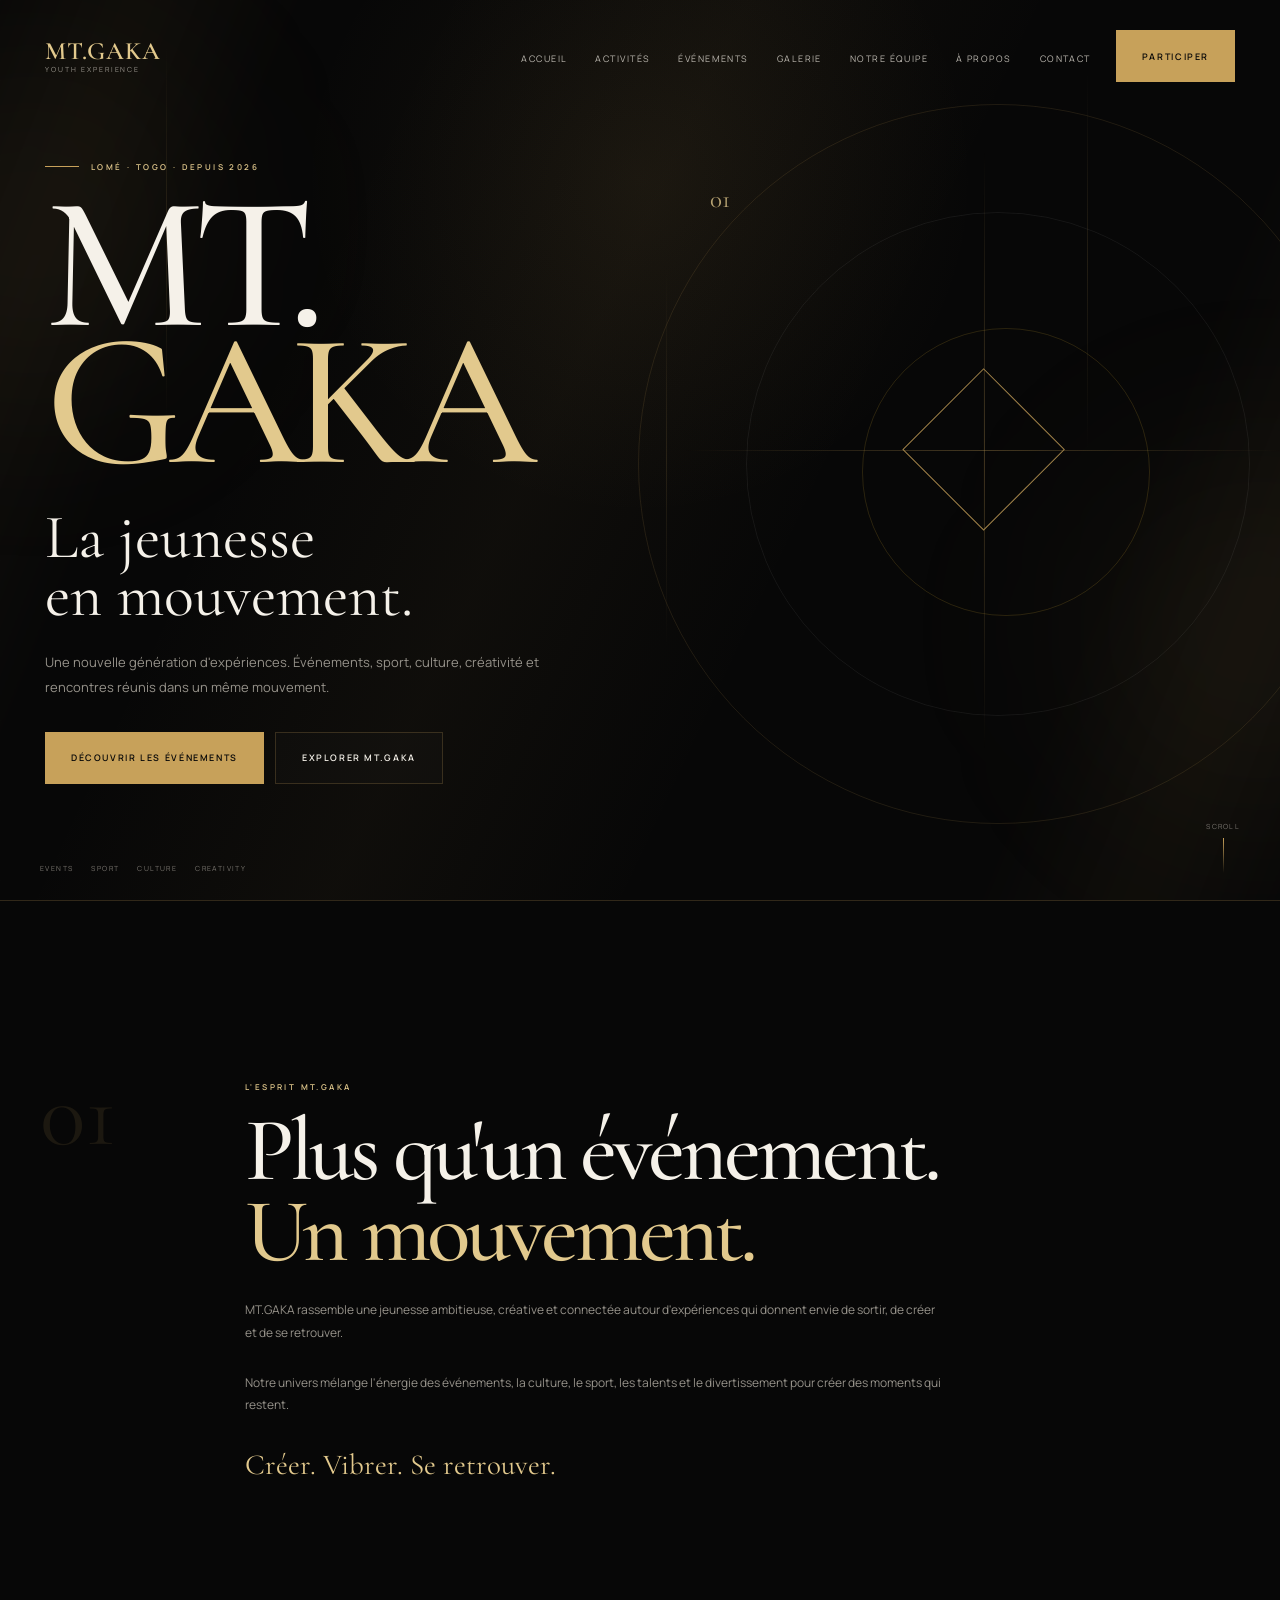
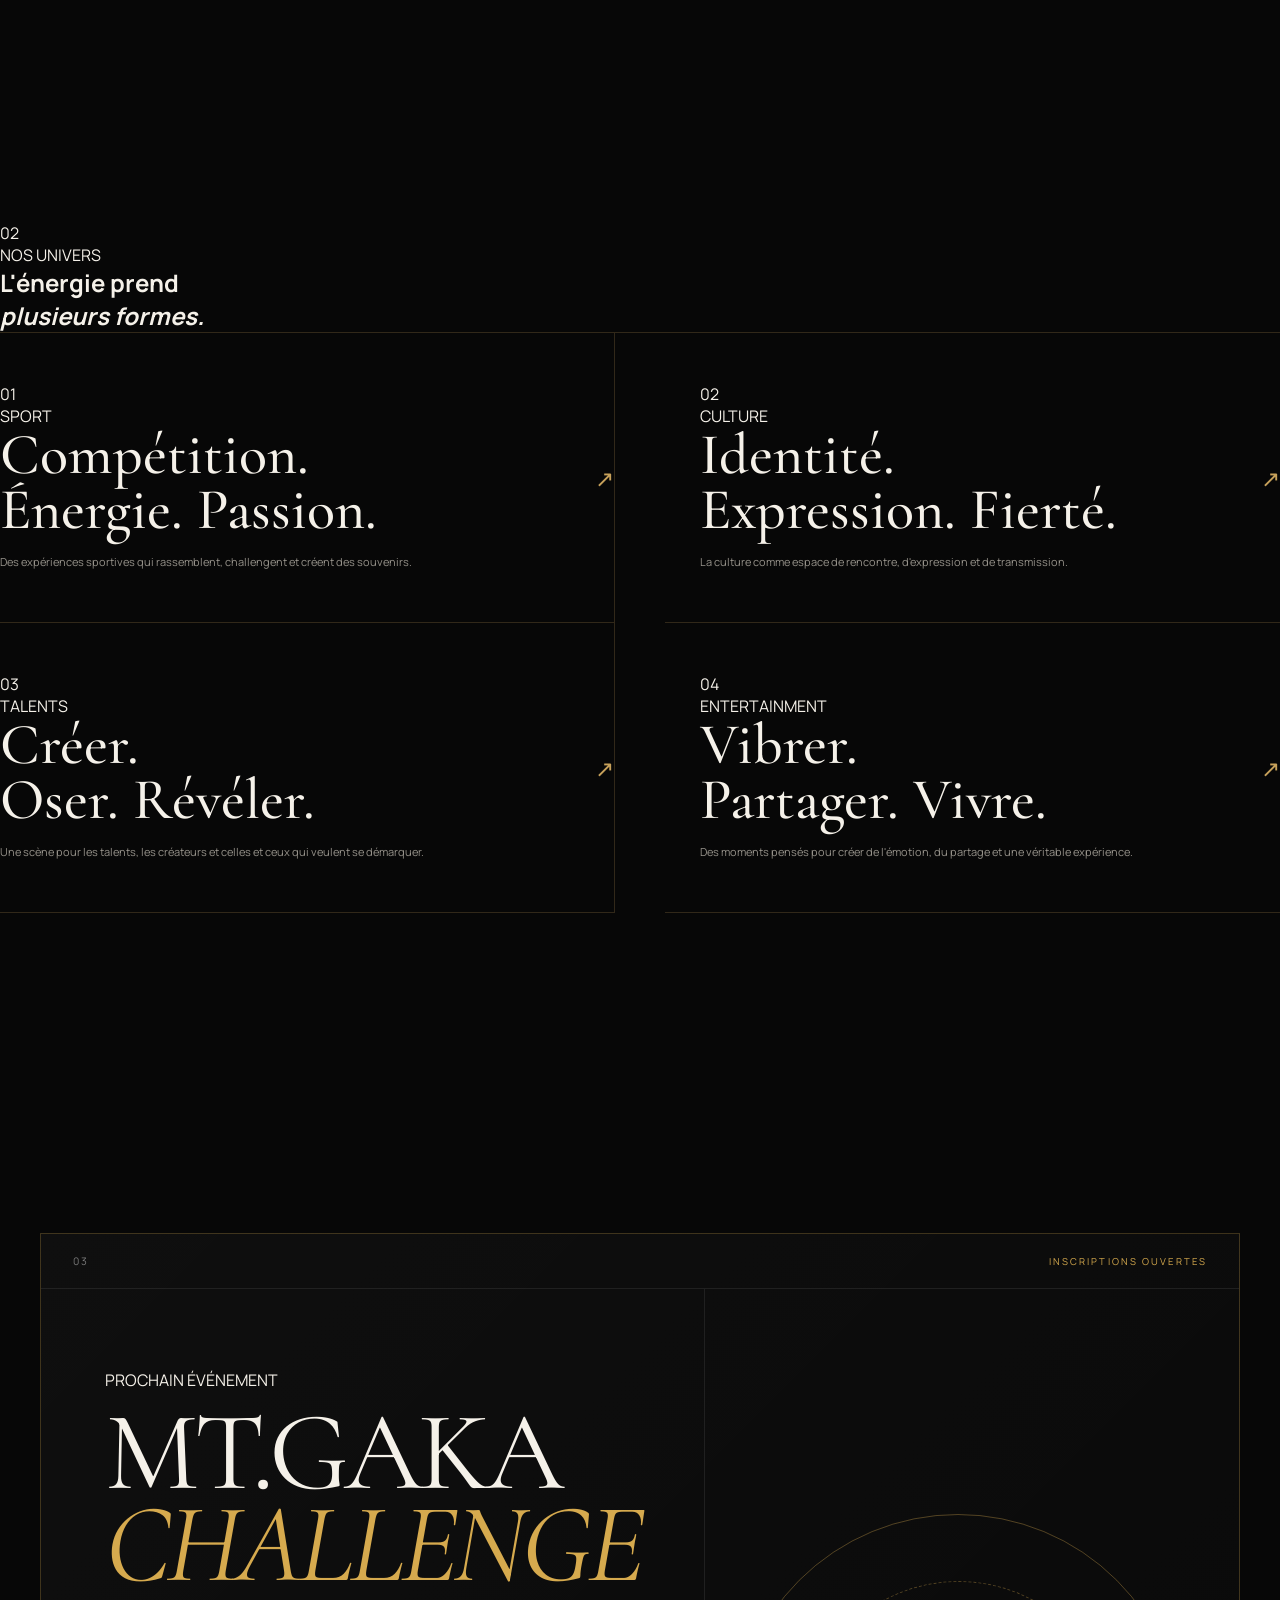
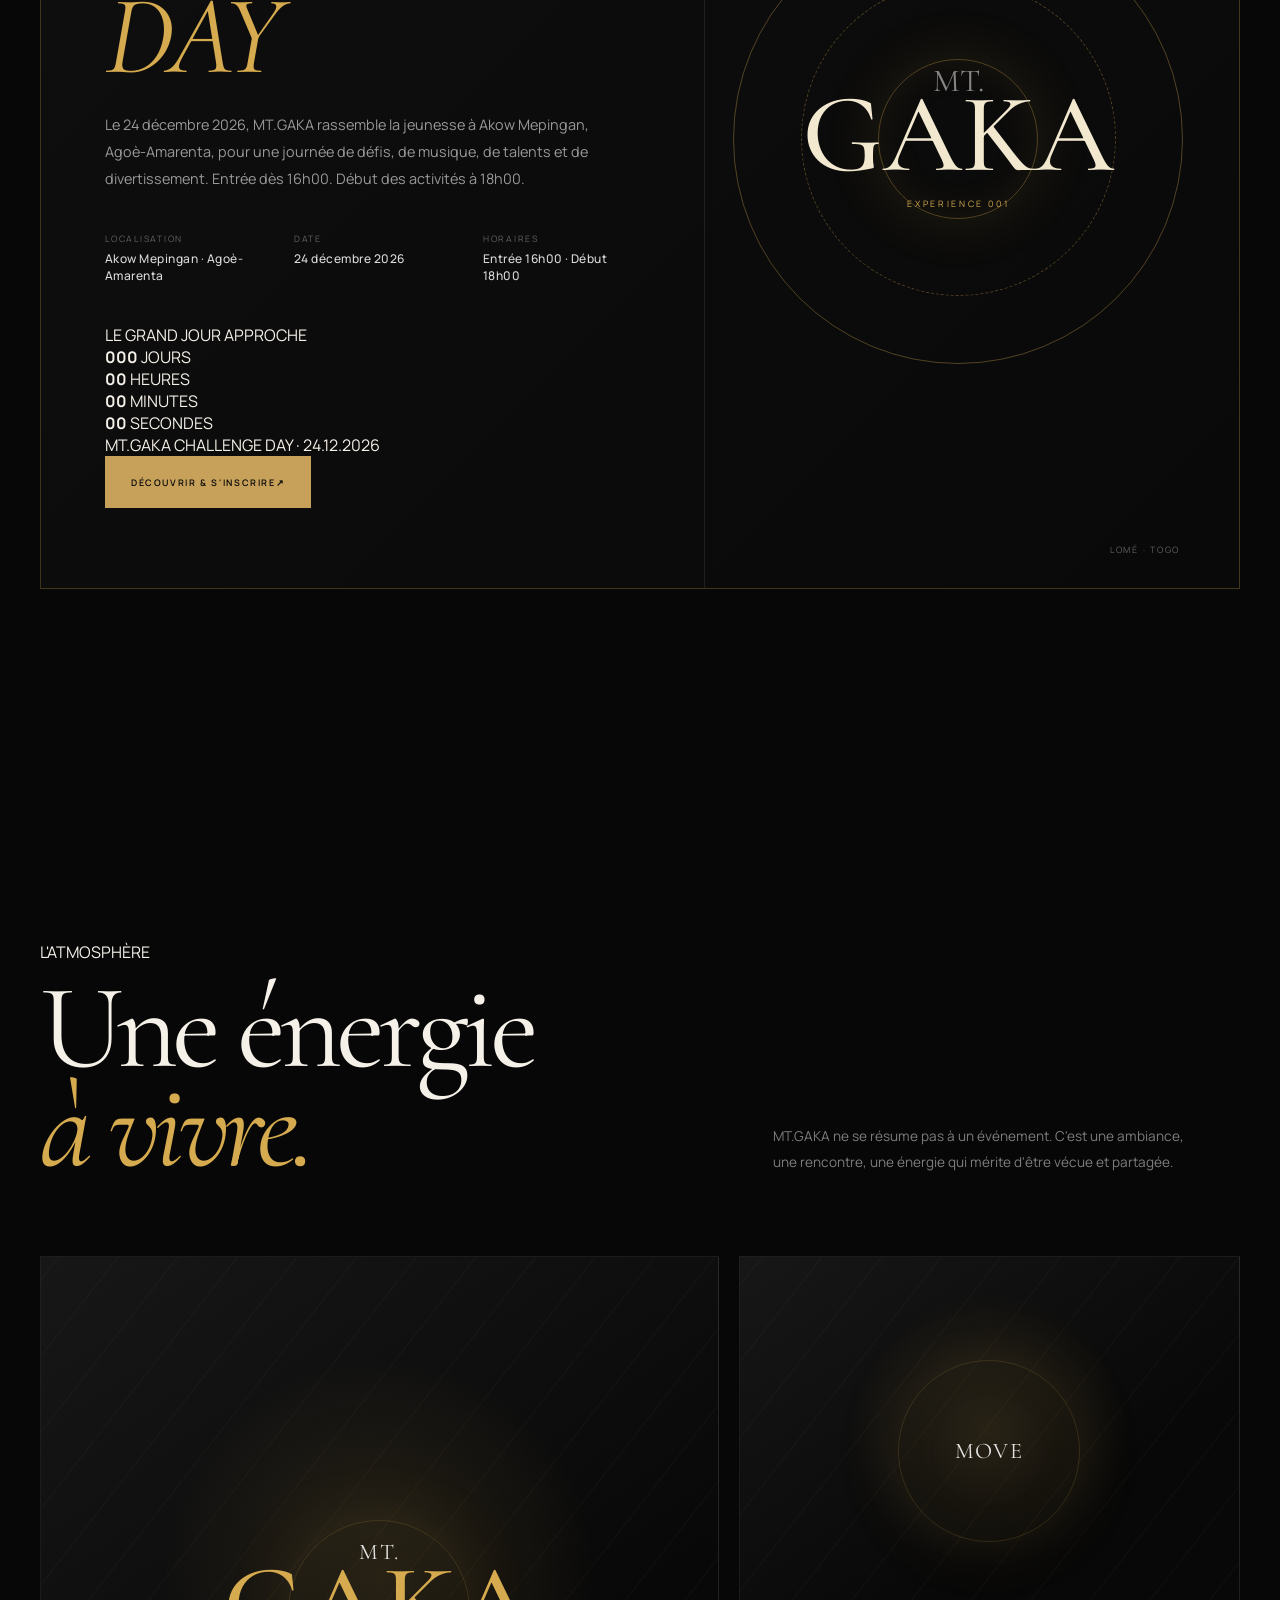
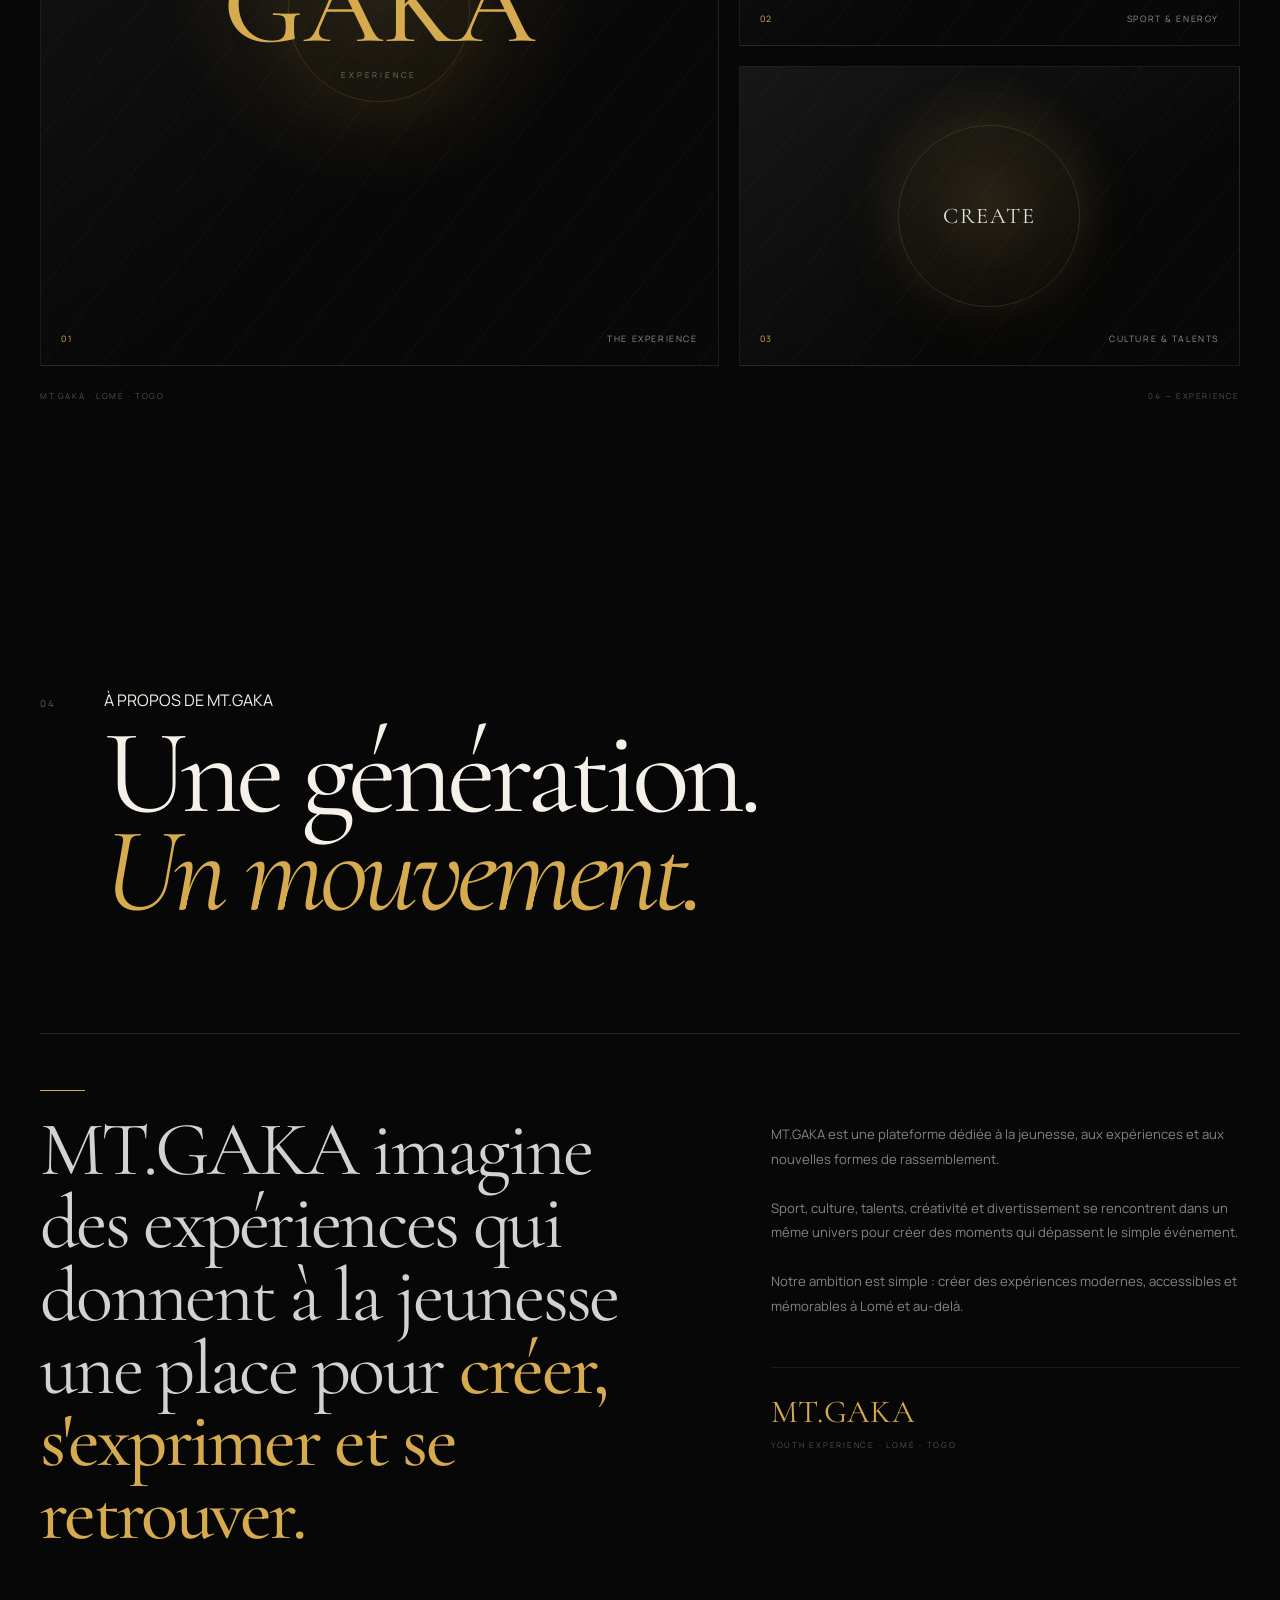
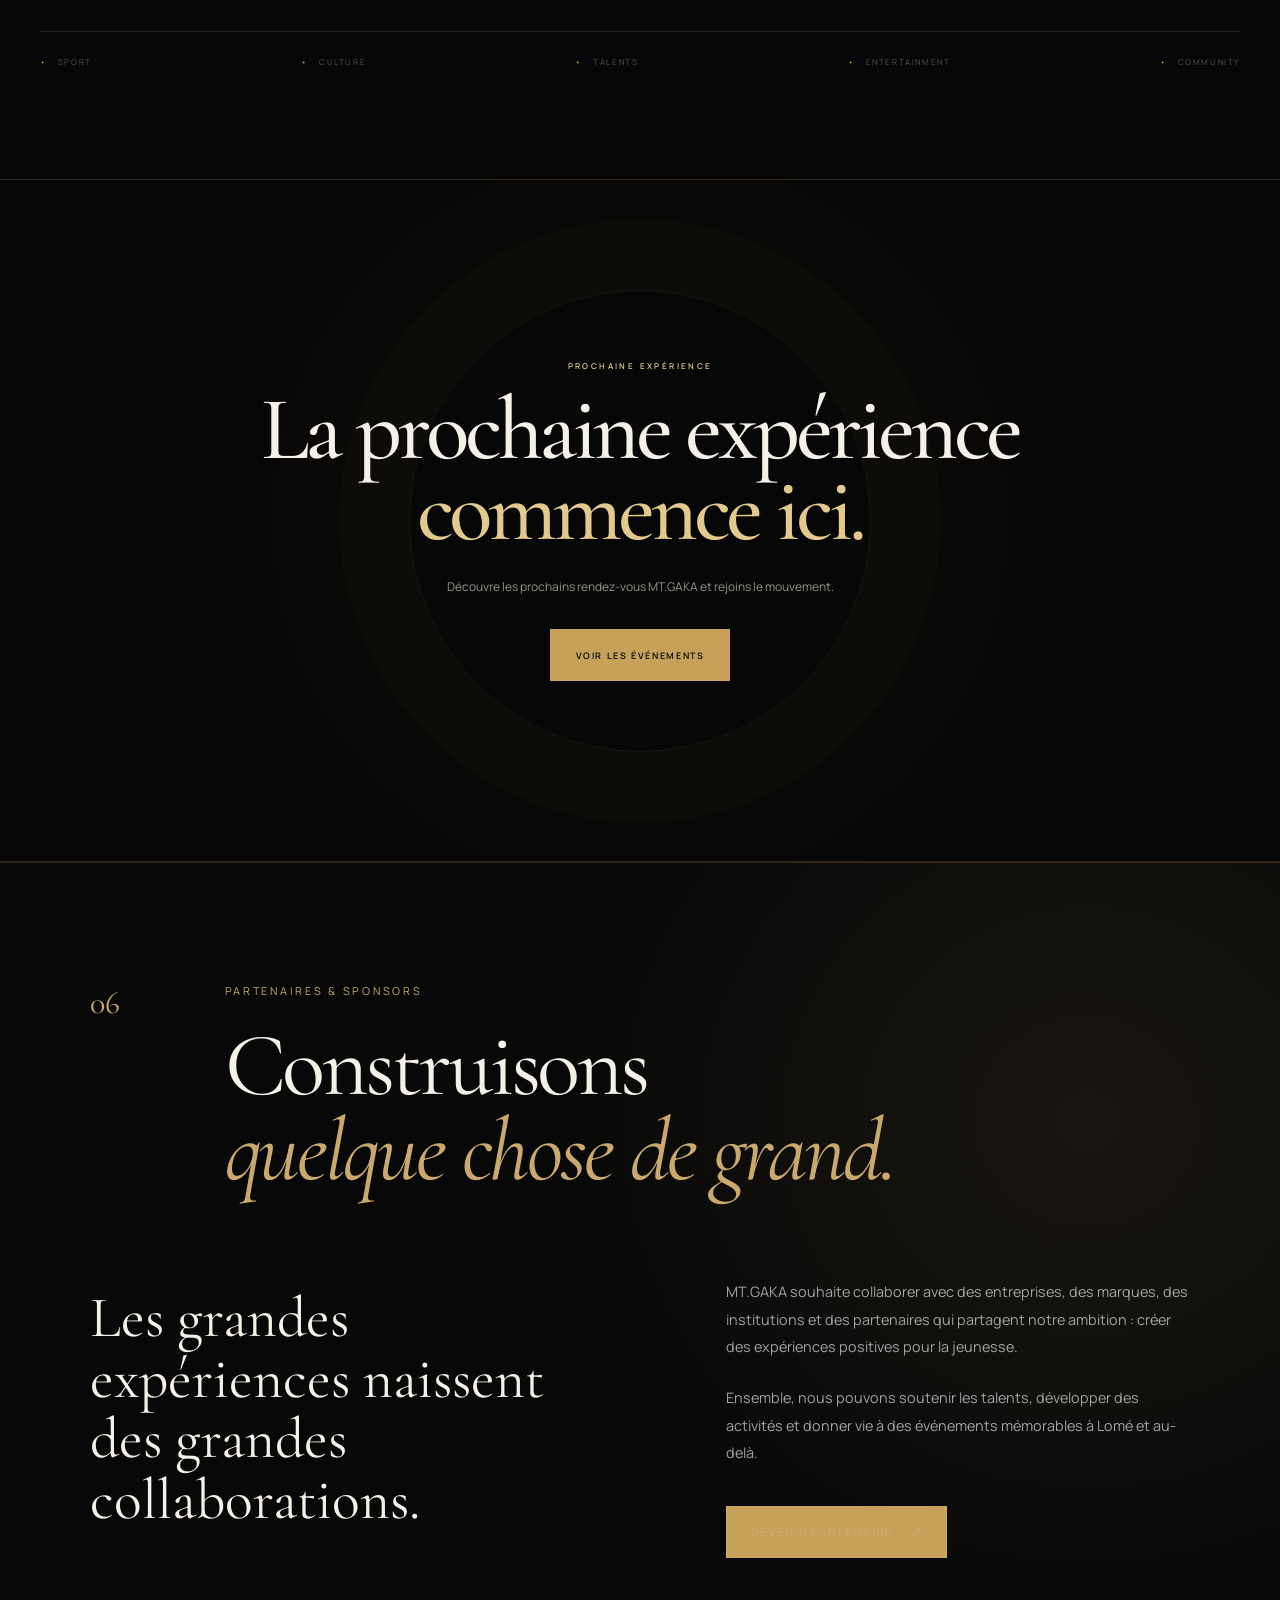
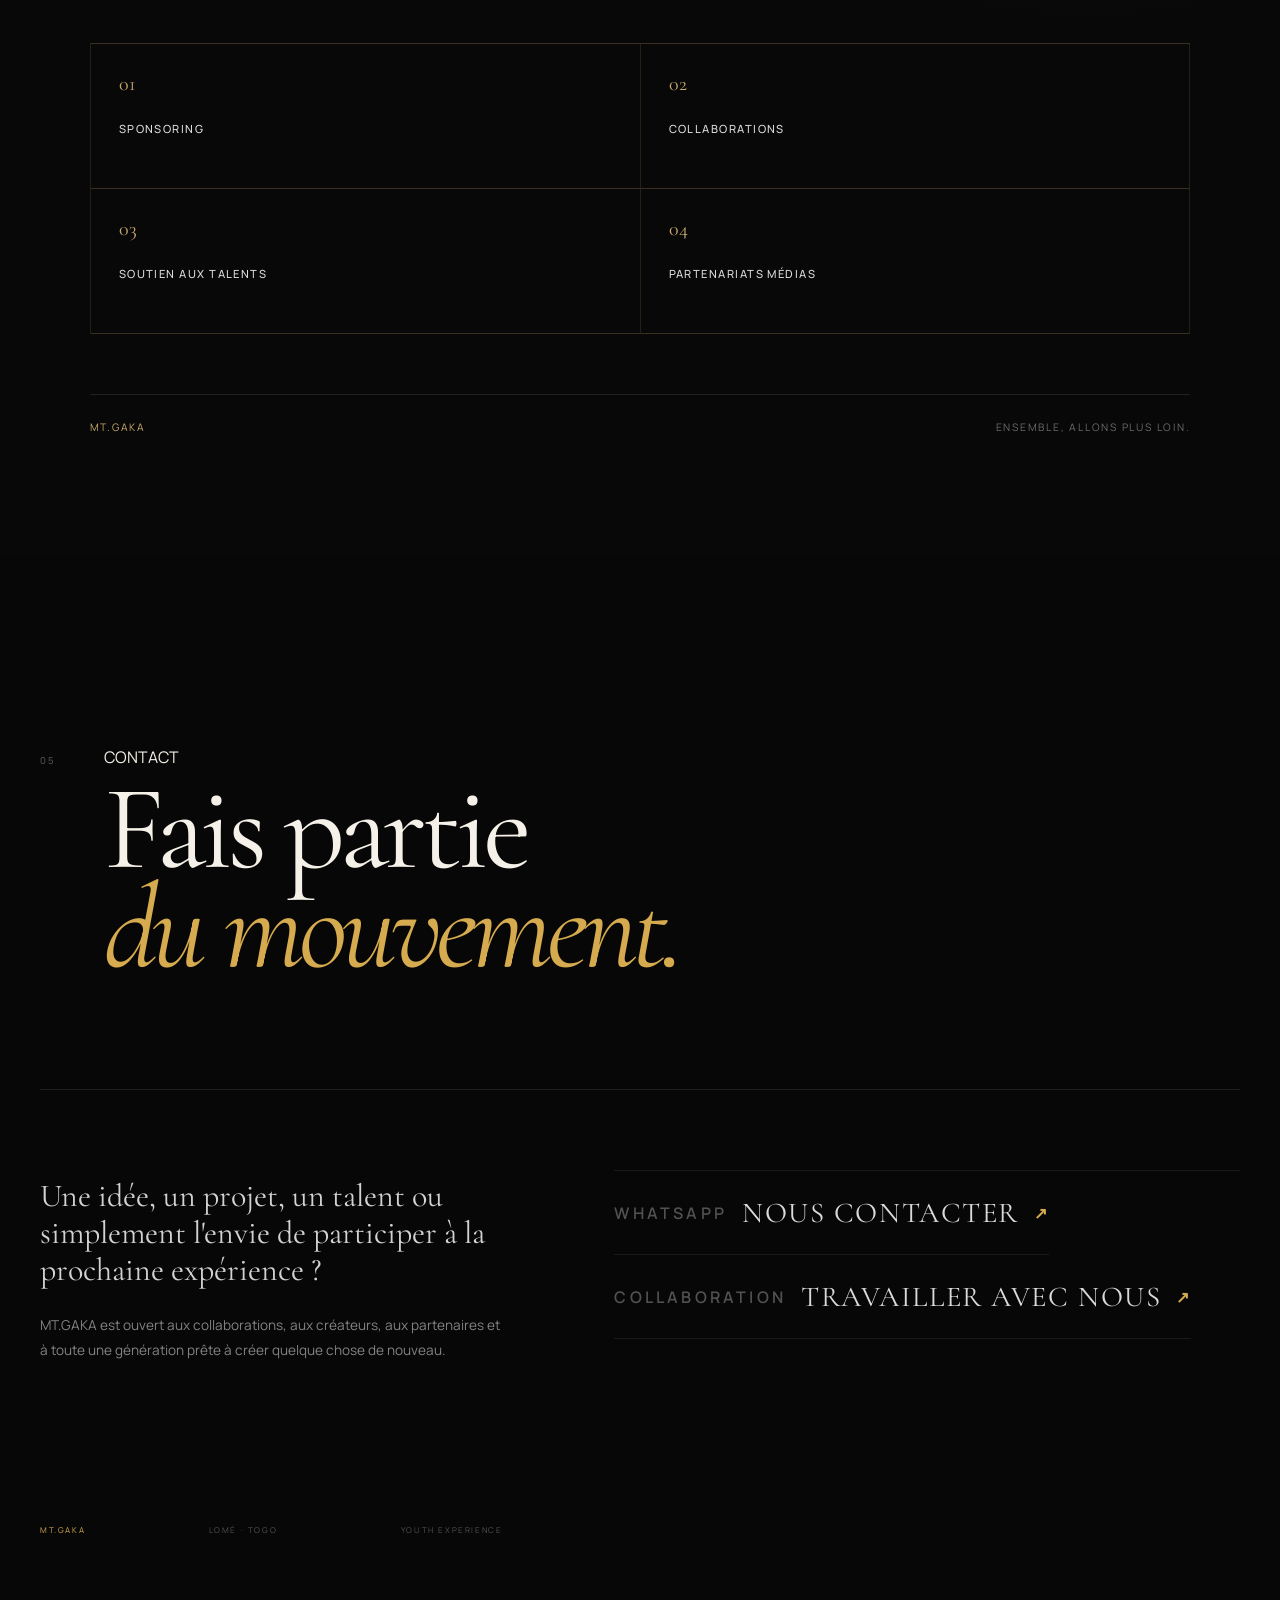
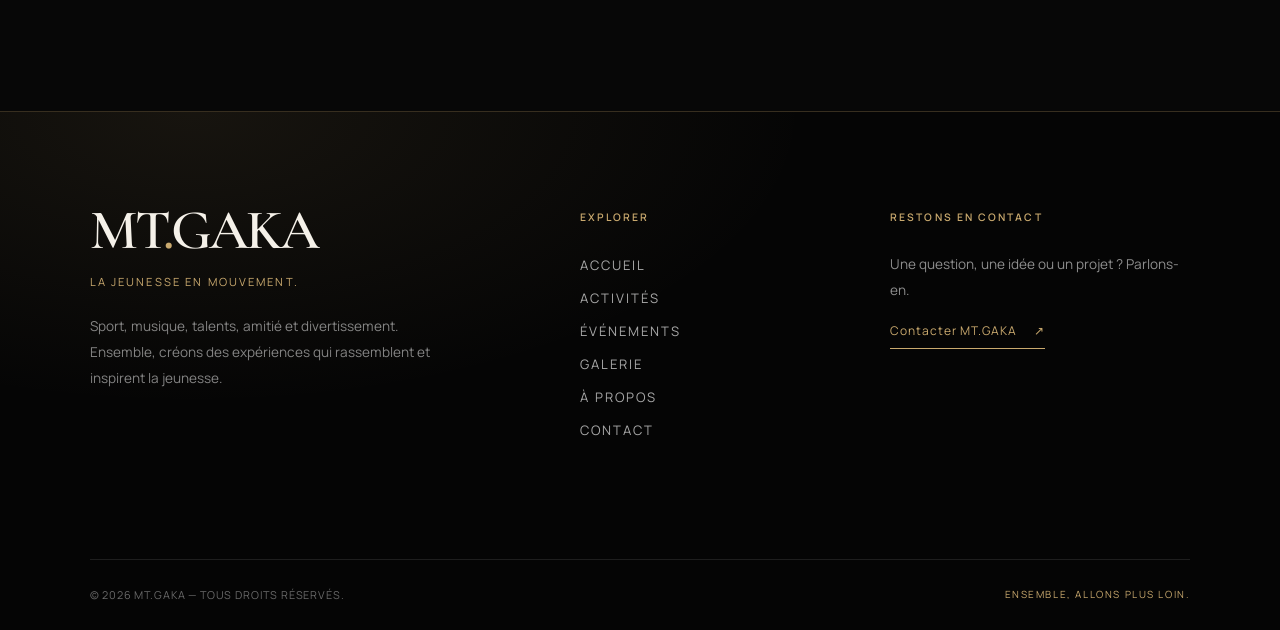
==== commit b87d3ea5: "index.html aktualisieren" ====
--- a/index.html
+++ b/index.html
@@ -404,6 +404,30 @@
         <strong>Entrée 16h00 · Début 18h00</strong>
     </div>
 
+</div>
+
+<!-- COMPTE À REBOURS MT.GAKA -->
+<div class="gaka-countdown" id="gaka-countdown">
+    <p class="countdown-heading">LE GRAND JOUR APPROCHE</p>
+    <div class="countdown-grid">
+        <div class="countdown-unit">
+            <strong id="countdown-days">000</strong>
+            <span>JOURS</span>
+        </div>
+        <div class="countdown-unit">
+            <strong id="countdown-hours">00</strong>
+            <span>HEURES</span>
+        </div>
+        <div class="countdown-unit">
+            <strong id="countdown-minutes">00</strong>
+            <span>MINUTES</span>
+        </div>
+        <div class="countdown-unit">
+            <strong id="countdown-seconds">00</strong>
+            <span>SECONDES</span>
+        </div>
+    </div>
+    <p class="countdown-footer">MT.GAKA CHALLENGE DAY · 24.12.2026</p>
 </div>
 
                 <a href="challenge-day.html" class="primary-button">
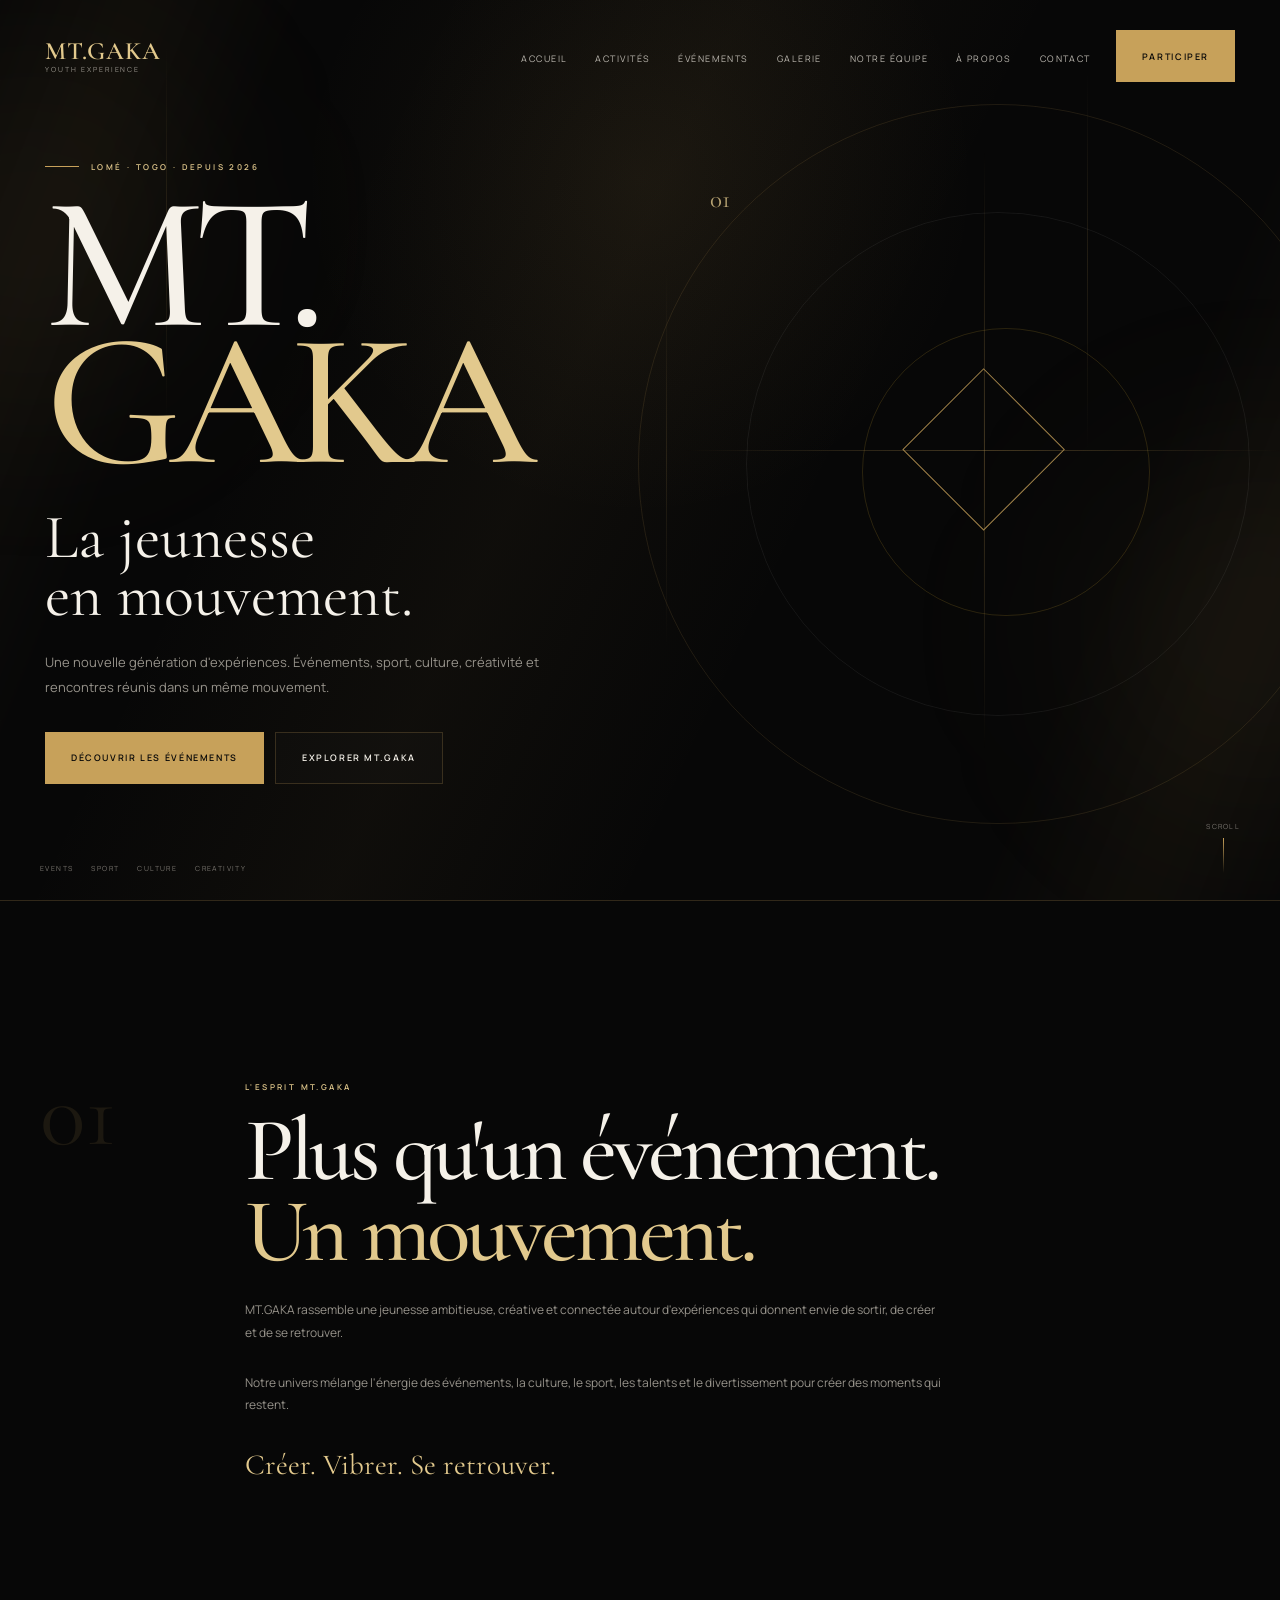
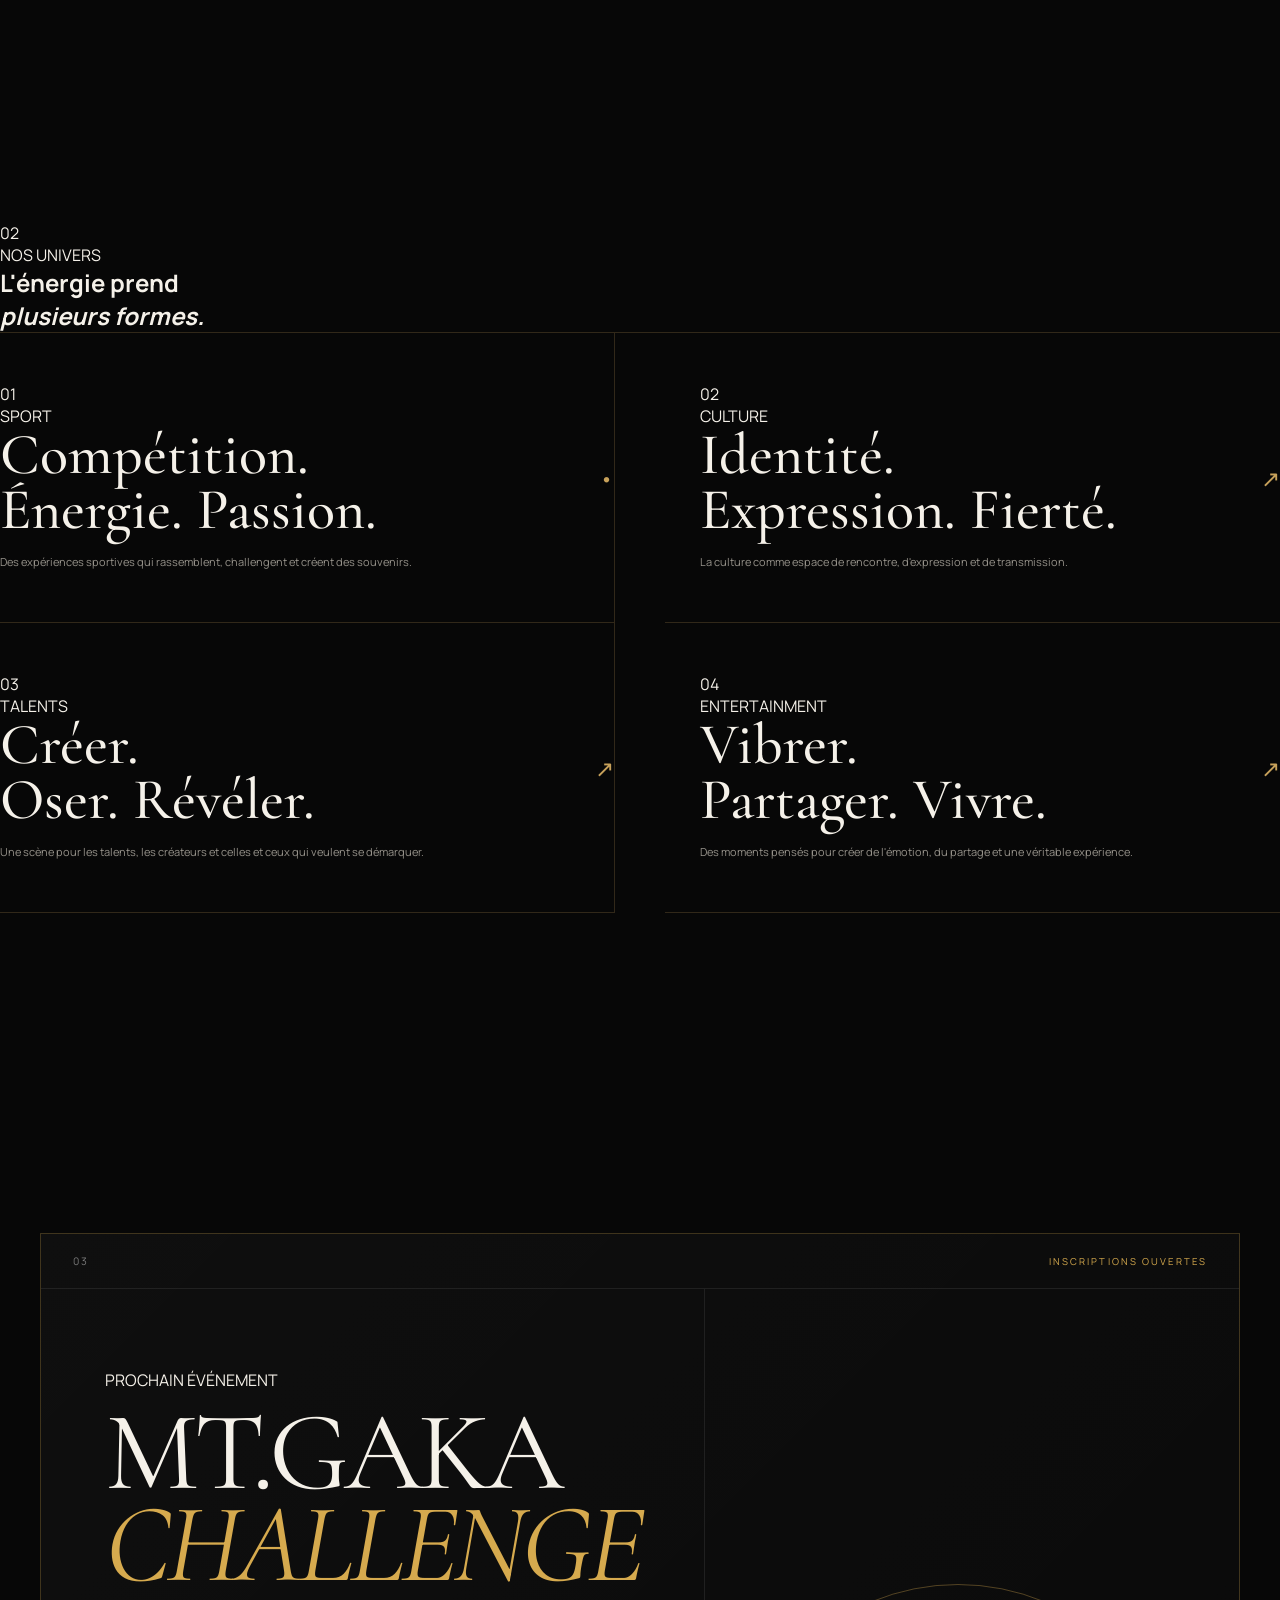
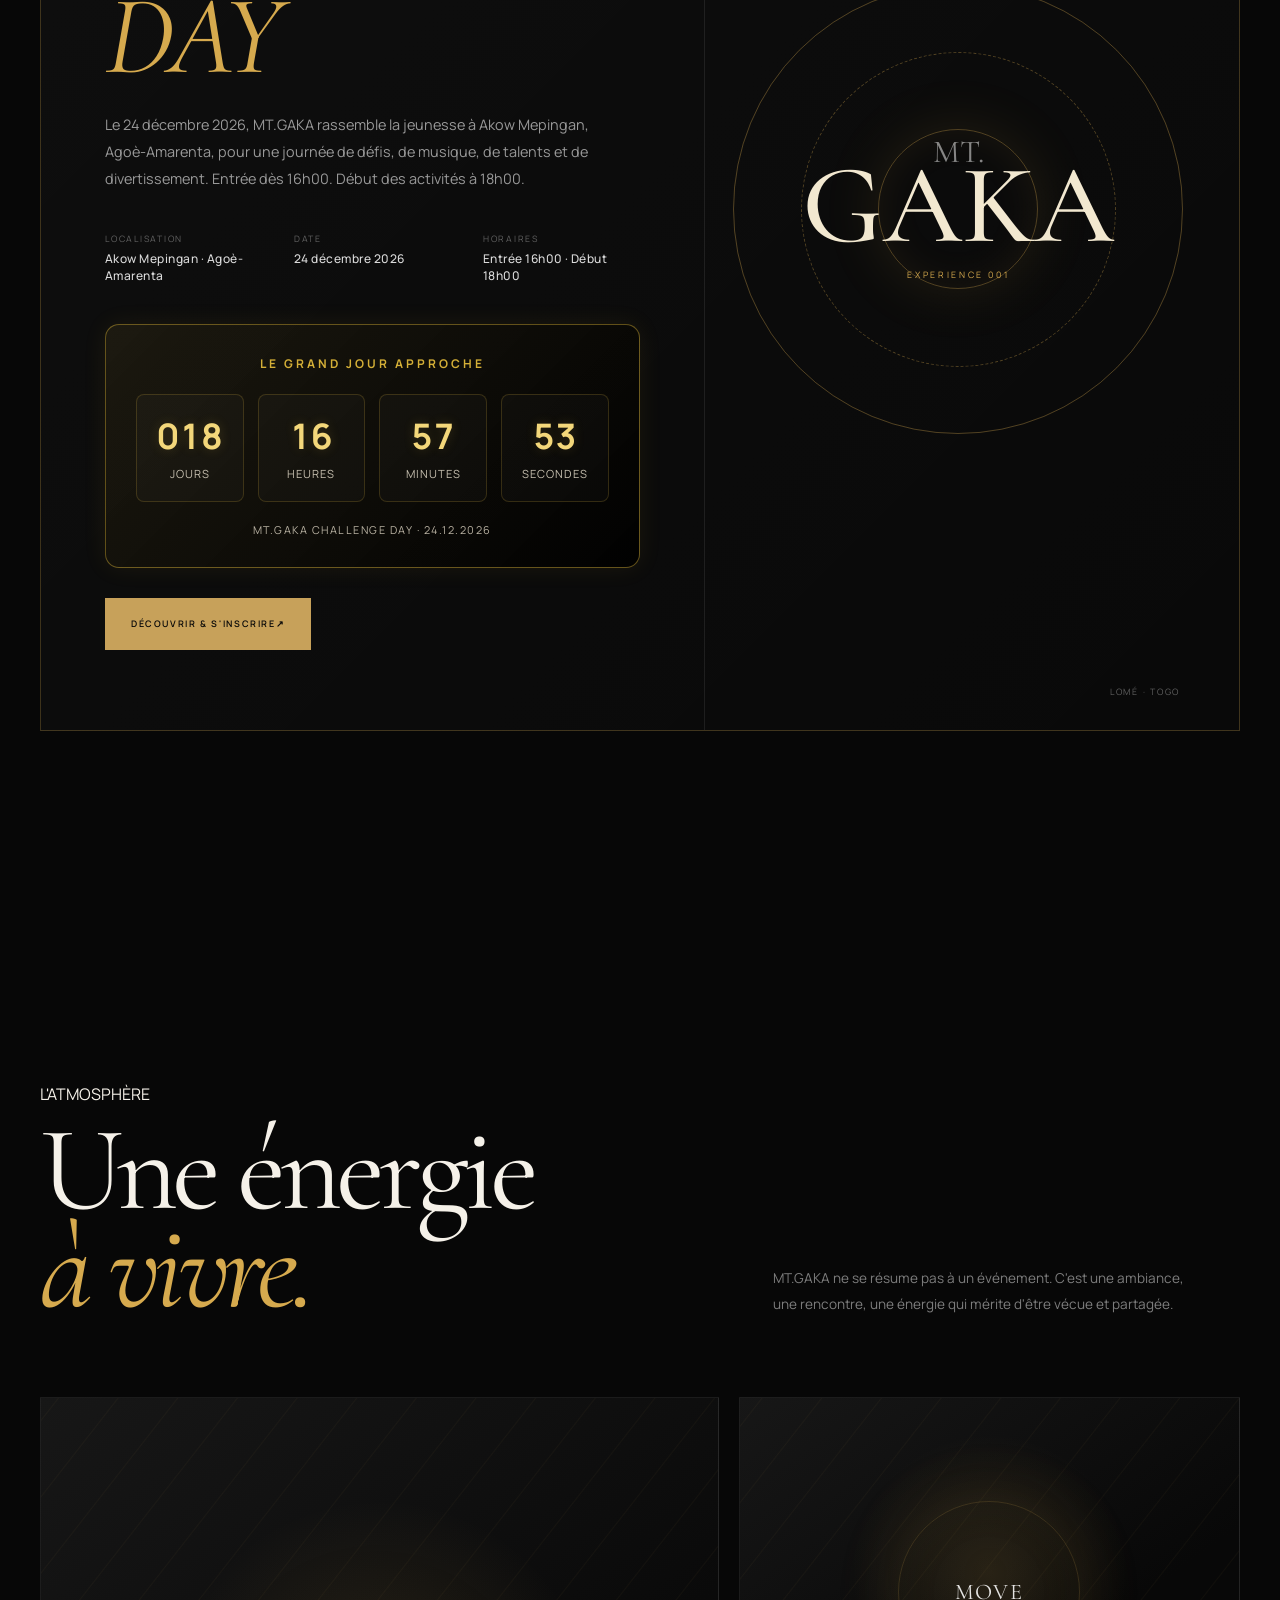
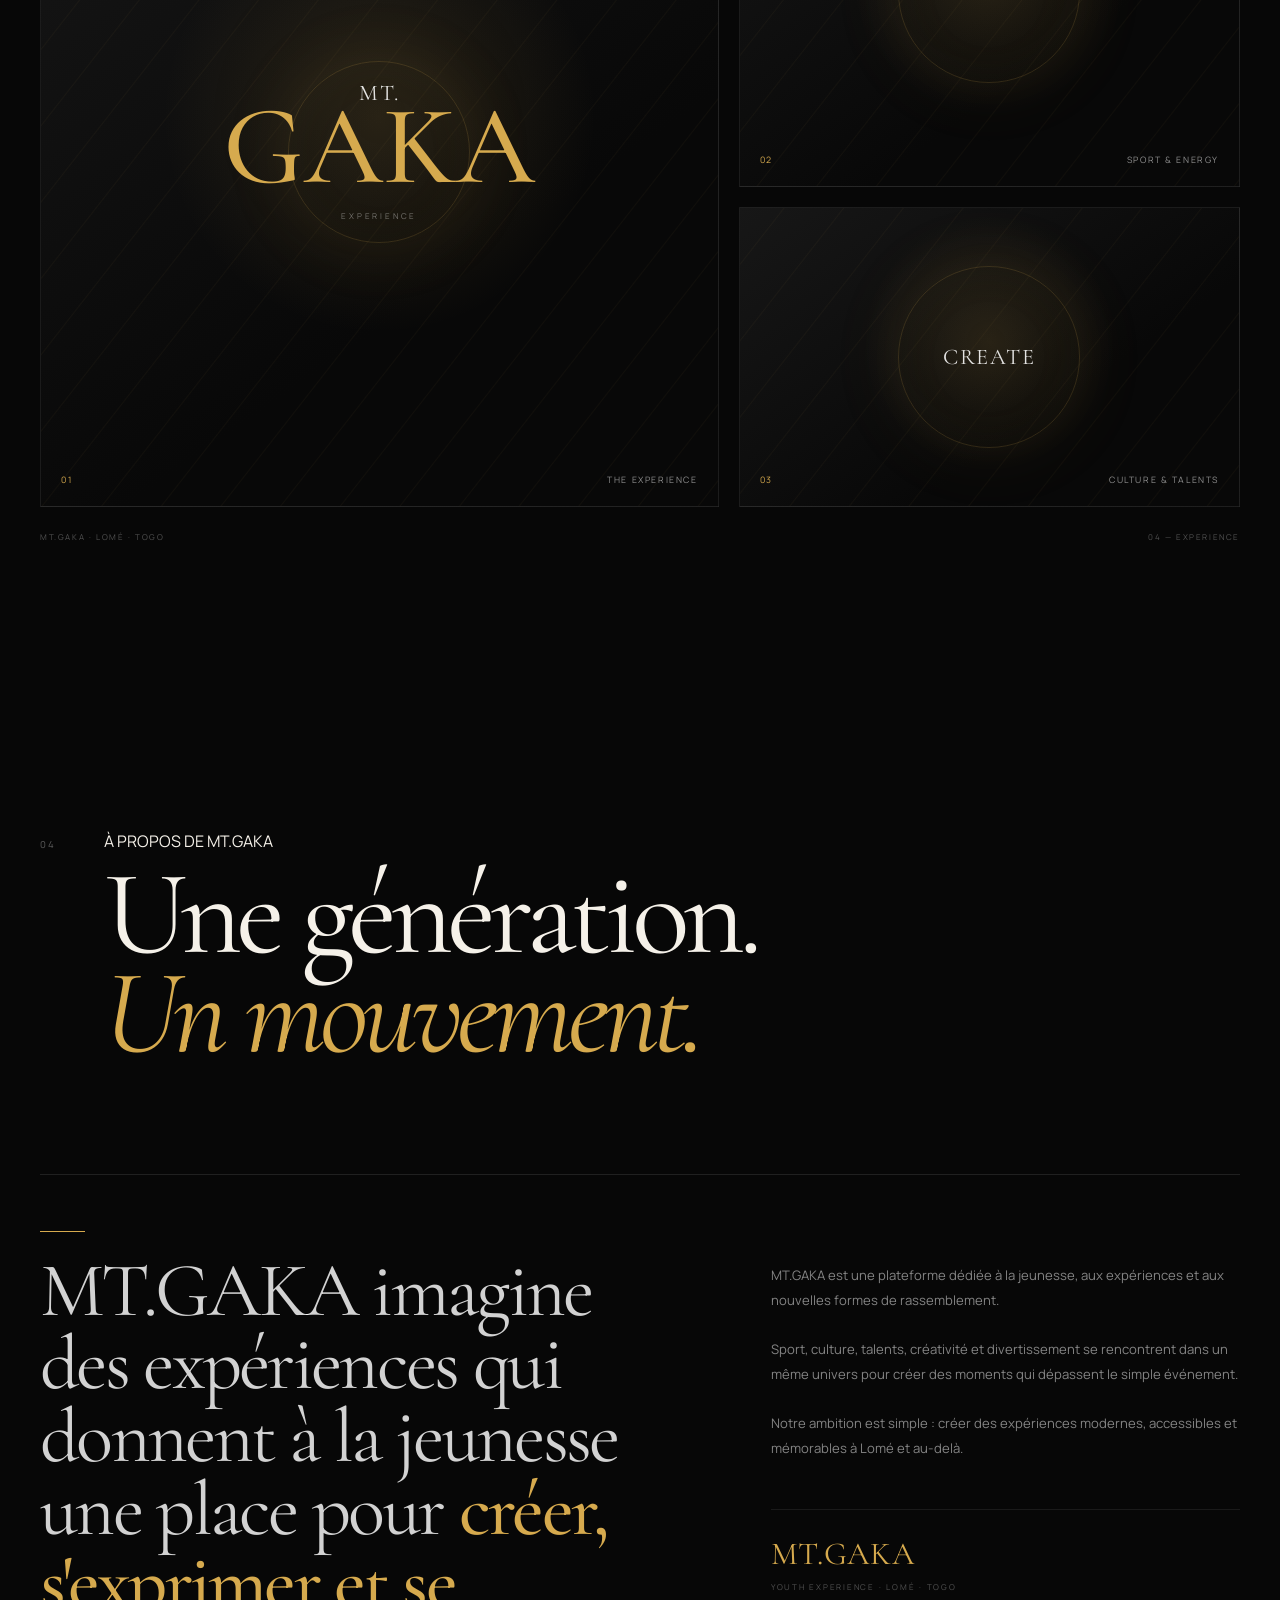
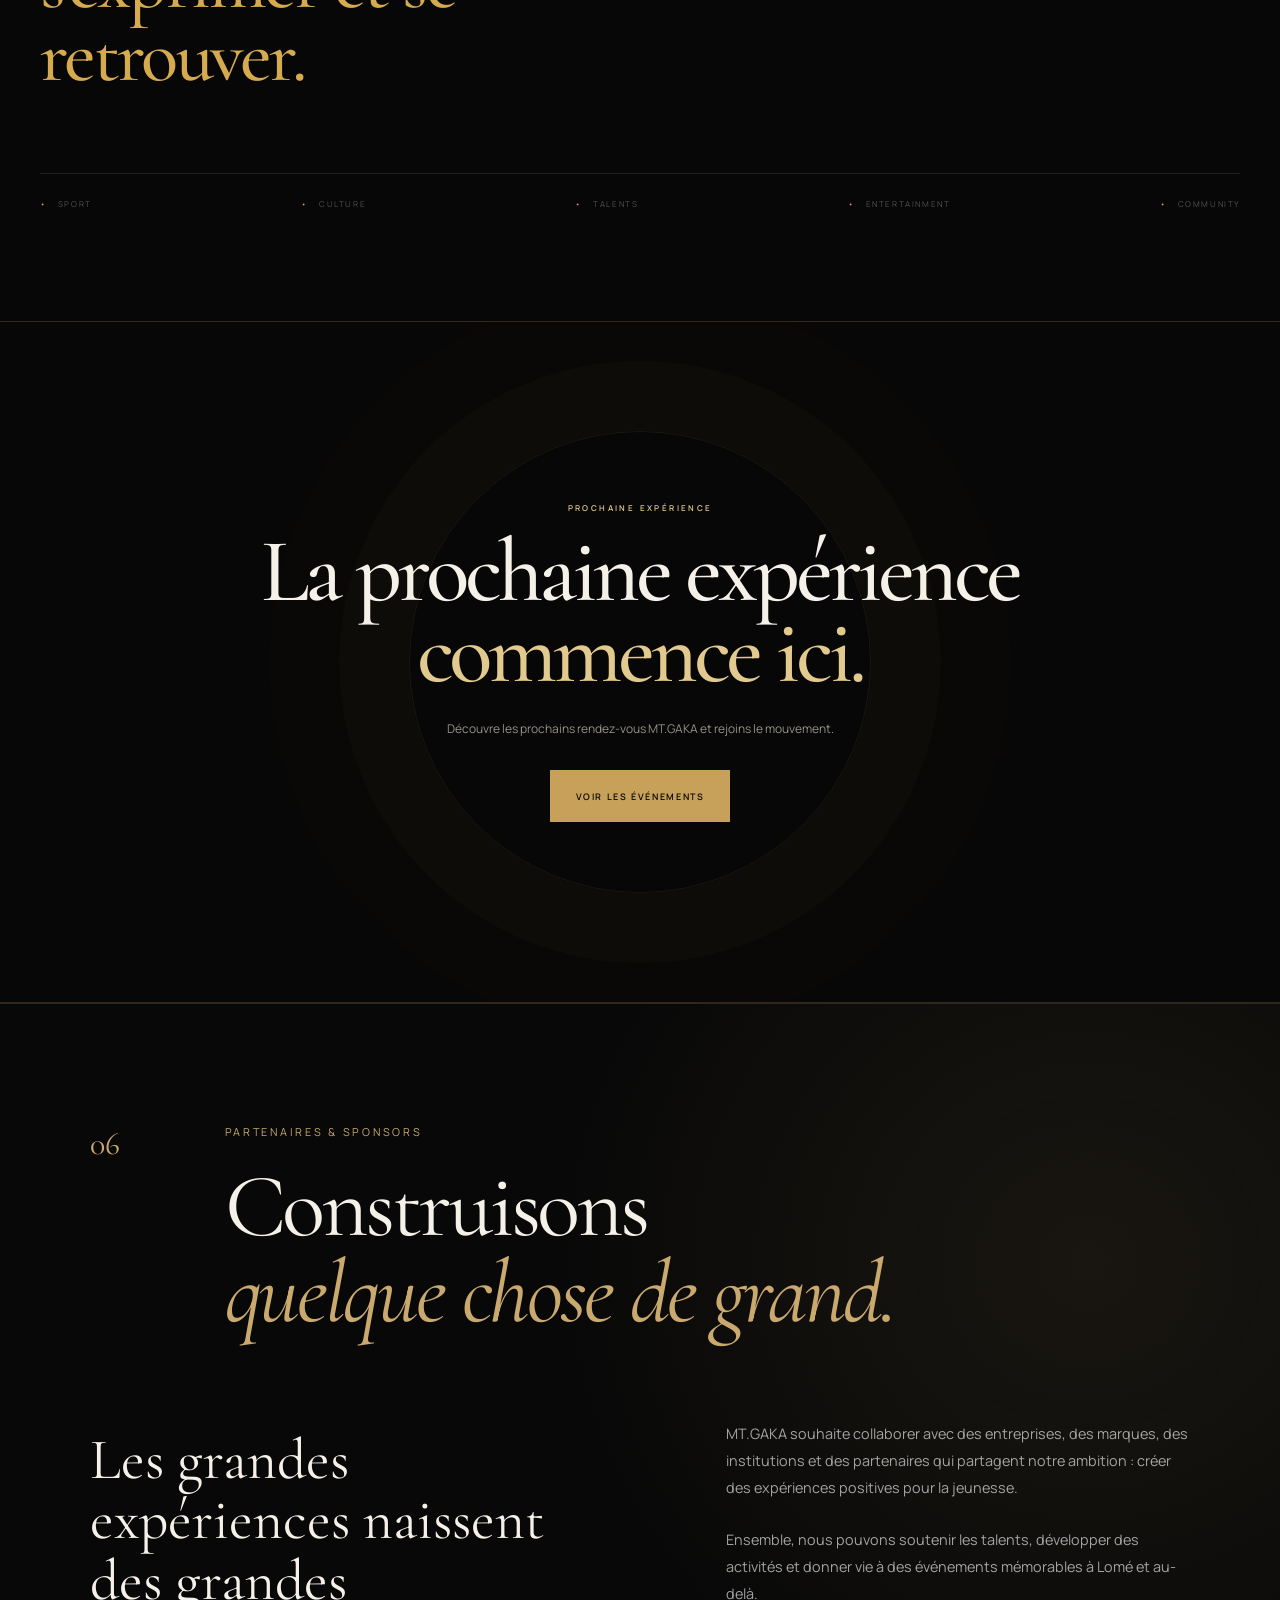
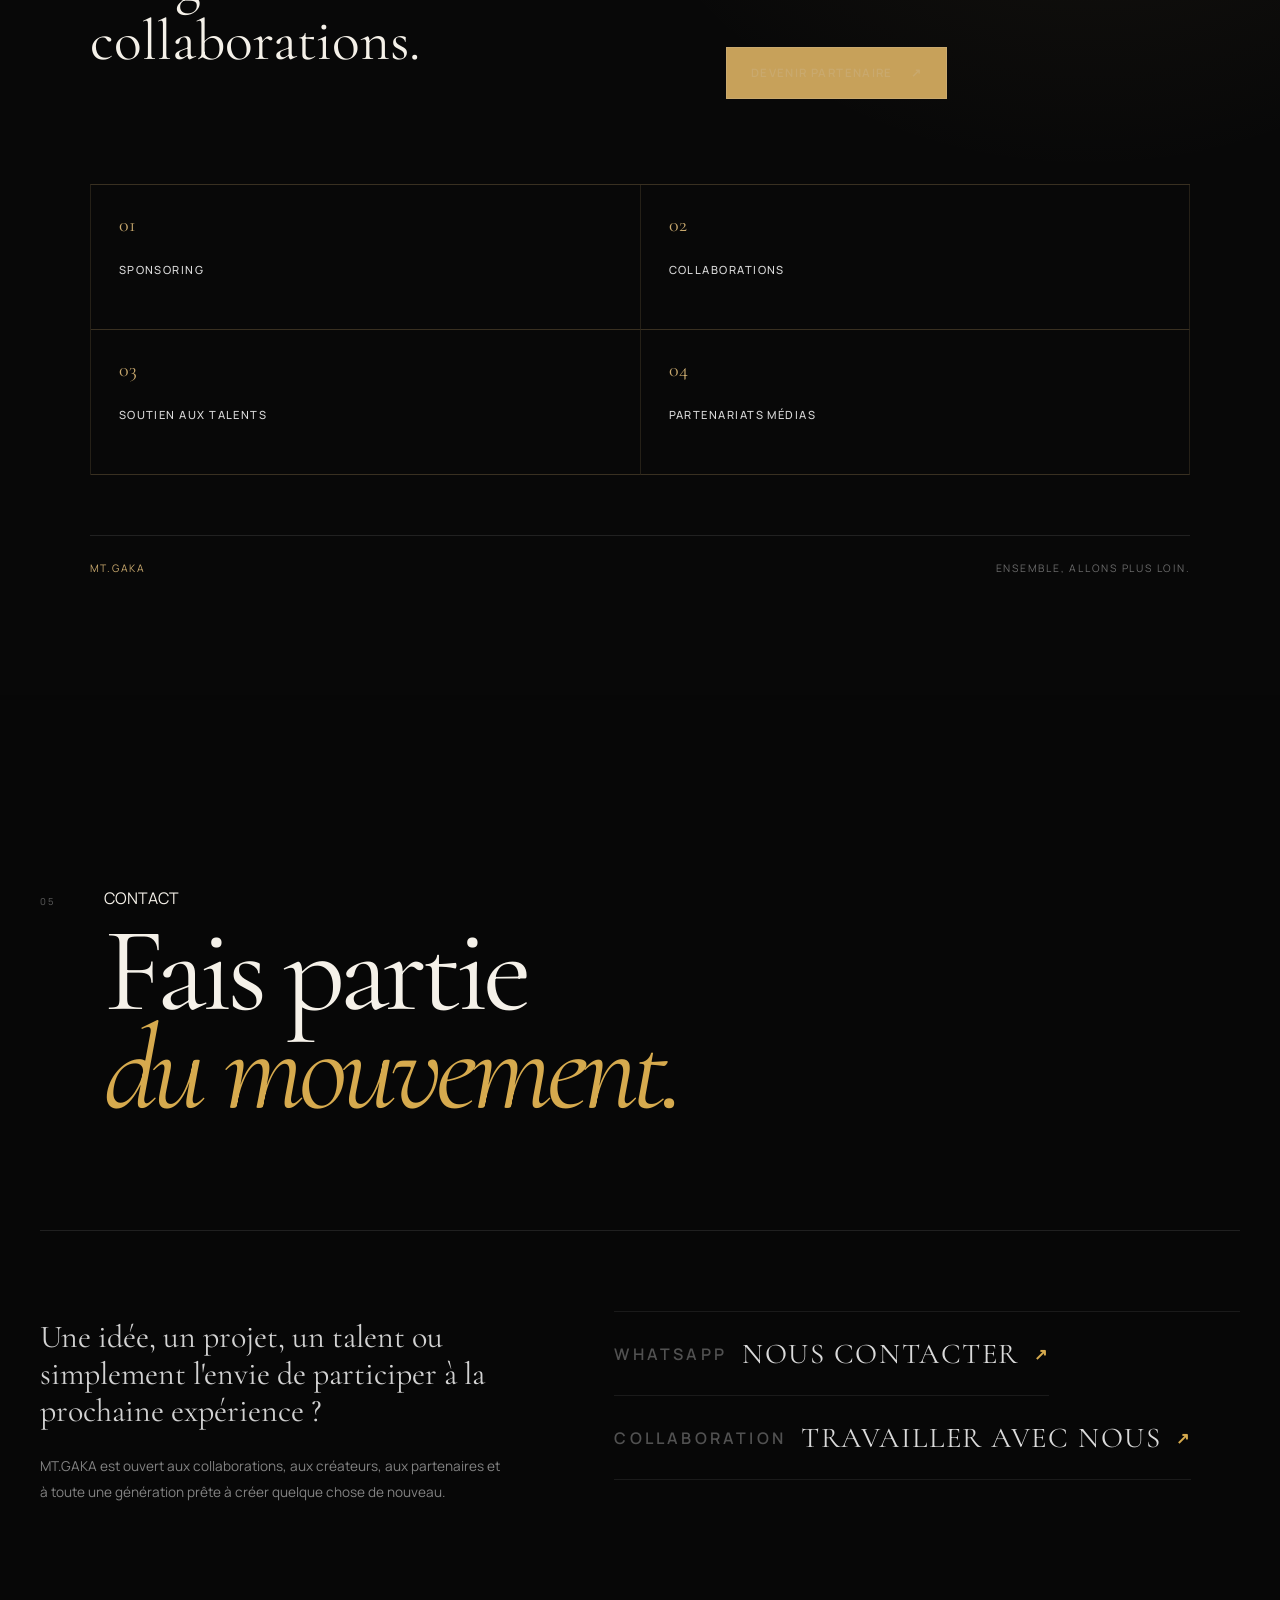
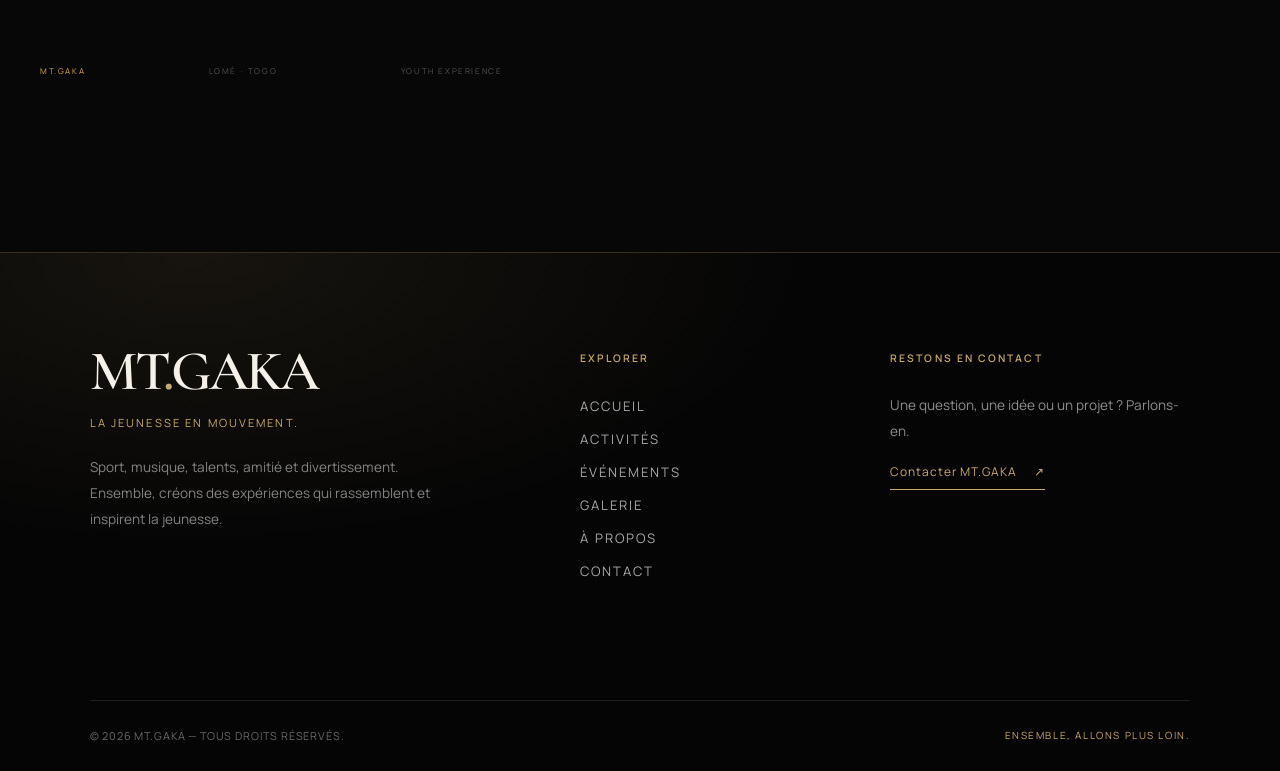
==== commit ef349c4a: "index.html aktualisieren" ====
--- a/index.html
+++ b/index.html
@@ -325,7 +325,7 @@
                 <h3>Compétition.<br>Énergie. Passion.</h3>
                 <p>Des expériences sportives qui rassemblent, challengent et créent des souvenirs.</p>
             </div>
-            <span class="experience-arrow">↗</span>
+            <span class="experience-arrow" aria-hidden="true">•</span>
         </article>
 
         <article class="experience-item">
--- a/css/style.css
+++ b/css/style.css
@@ -345,6 +345,9 @@
 .menu-open {
     display: none;
     position: relative;
+        flex-shrink: 0;
+    margin-left: 12px;
+    right: 0;
     z-index: 1001;
     width: 42px;
     height: 42px;
@@ -385,7 +388,7 @@
     display: block;
     position: fixed;
     inset: 0;
-    z-index: 1000;
+    z-index: 1001;
     padding: 125px 35px 40px;
     background: rgba(7, 7, 7, 0.97);
     backdrop-filter: blur(25px);
@@ -406,17 +409,37 @@
 
 
 /* X ANIMATION */
-
-body.menu-is-open .menu-open span {
-    opacity: 0;
-}
-
-body.menu-is-open .menu-open::before {
-    transform: translateY(6px) rotate(45deg);
-}
-
-body.menu-is-open .menu-open::after {
-    transform: translateY(-6px) rotate(-45deg);
+/* FIXED MOBILE MENU BUTTON */
+
+@media (max-width: 699px) {
+
+    .site-header .header-inner {
+        display: flex;
+        align-items: center;
+        justify-content: space-between;
+        width: 100%;
+        position: relative;
+    }
+
+    .site-header .menu-open {
+        position: absolute;
+        top: 50%;
+        right: 0;
+        transform: translateY(-50%);
+        margin: 0;
+        flex-shrink: 0;
+        z-index: 1002;
+    }
+
+    body.menu-is-open .site-header .menu-open {
+        position: fixed;
+        top: 22px;
+        right: 20px;
+        transform: none;
+        margin: 0;
+        z-index: 1002;
+    }
+
 }
 
 
@@ -983,12 +1006,12 @@
 @media (min-width: 700px) {
 
     .site-header {
-        padding: 25px 35px;
-    }
-
-    .site-header.header-scrolled {
-        padding: 15px 35px;
-    }
+padding: 25px 35px;
+}
+
+.site-header.header-scrolled {
+    padding: 25px 35px;
+}
 
     .main-navigation {
         display: block;
@@ -1048,12 +1071,12 @@
 @media (min-width: 1000px) {
 
     .site-header {
-        padding: 30px 45px;
-    }
-
-    .site-header.header-scrolled {
-        padding: 17px 45px;
-    }
+padding: 30px 45px;
+}
+
+.site-header.header-scrolled {
+    padding: 30px 45px;
+}
 
     .hero-section {
         padding-left: 45px;
@@ -5795,4 +5818,88 @@
     .team-grid {
         grid-template-columns: repeat(3, minmax(0, 1fr));
     }
+}
+/* ========================================
+   MT.GAKA — COMPTE À REBOURS
+======================================== */
+.gaka-countdown {
+    position: relative;
+    margin: 30px 0;
+    padding: 24px 16px;
+    background: linear-gradient(
+        135deg,
+        rgba(212, 175, 55, 0.08),
+        rgba(0, 0, 0, 0.85)
+    );
+    border: 1px solid rgba(212, 175, 55, 0.45);
+    border-radius: 14px;
+    text-align: center;
+    overflow: hidden;
+    box-shadow: 0 0 25px rgba(212, 175, 55, 0.08);
+}
+.countdown-heading {
+    margin: 0 0 22px;
+    color: #d4af37;
+    font-size: 0.75rem;
+    letter-spacing: 3px;
+    font-weight: 700;
+}
+.countdown-grid {
+    display: grid;
+    grid-template-columns: repeat(4, minmax(0, 1fr));
+    gap: 8px;
+}
+.countdown-unit {
+    min-width: 0;
+    padding: 15px 4px;
+    background: rgba(255, 255, 255, 0.025);
+    border: 1px solid rgba(212, 175, 55, 0.2);
+    border-radius: 8px;
+}
+.countdown-unit strong {
+    display: block;
+    color: #f3d77a;
+    font-size: clamp(1.35rem, 5vw, 2.2rem);
+    font-weight: 700;
+    line-height: 1.2;
+    font-variant-numeric: tabular-nums;
+    text-shadow: 0 0 12px rgba(212, 175, 55, 0.2);
+}
+.countdown-unit span {
+    display: block;
+    margin-top: 8px;
+    color: #c7c0b0;
+    font-size: 0.58rem;
+    letter-spacing: 1px;
+}
+.countdown-footer {
+    margin: 20px 0 0;
+    color: #b8b1a2;
+    font-size: 0.68rem;
+    letter-spacing: 1.5px;
+}
+@media (min-width: 600px) {
+    .gaka-countdown {
+        padding: 30px;
+    }
+    .countdown-grid {
+        gap: 14px;
+    }
+    .countdown-unit {
+        padding: 20px 10px;
+    }
+    .countdown-unit span {
+        font-size: 0.7rem;
+    }
+}
+@media (max-width: 699px) {
+.site-header .header-action {
+display: none;
+}
+}
+/* MT.GAKA – kleine Pfeile neben Buttons entfernen */
+.primary-button::after,
+.header-action::after {
+    content: none !important;
+    display: none !important;
 }
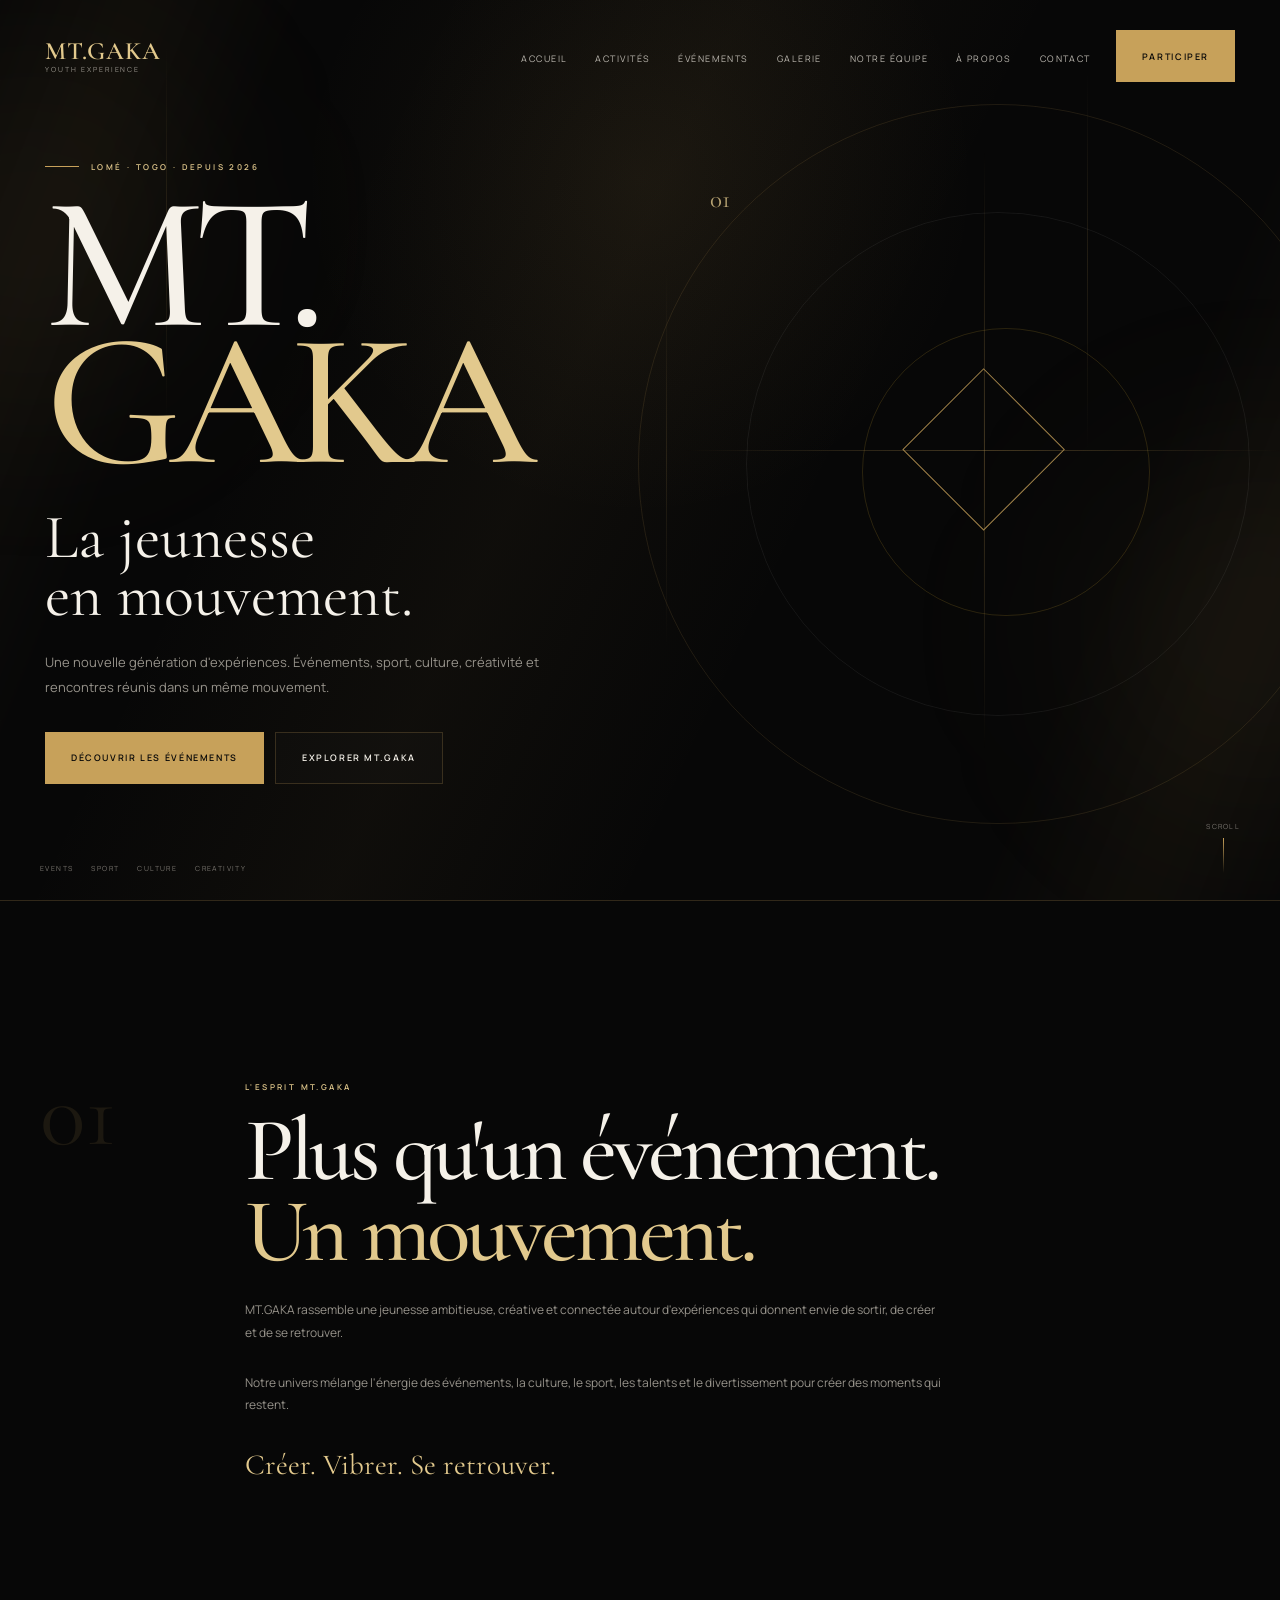
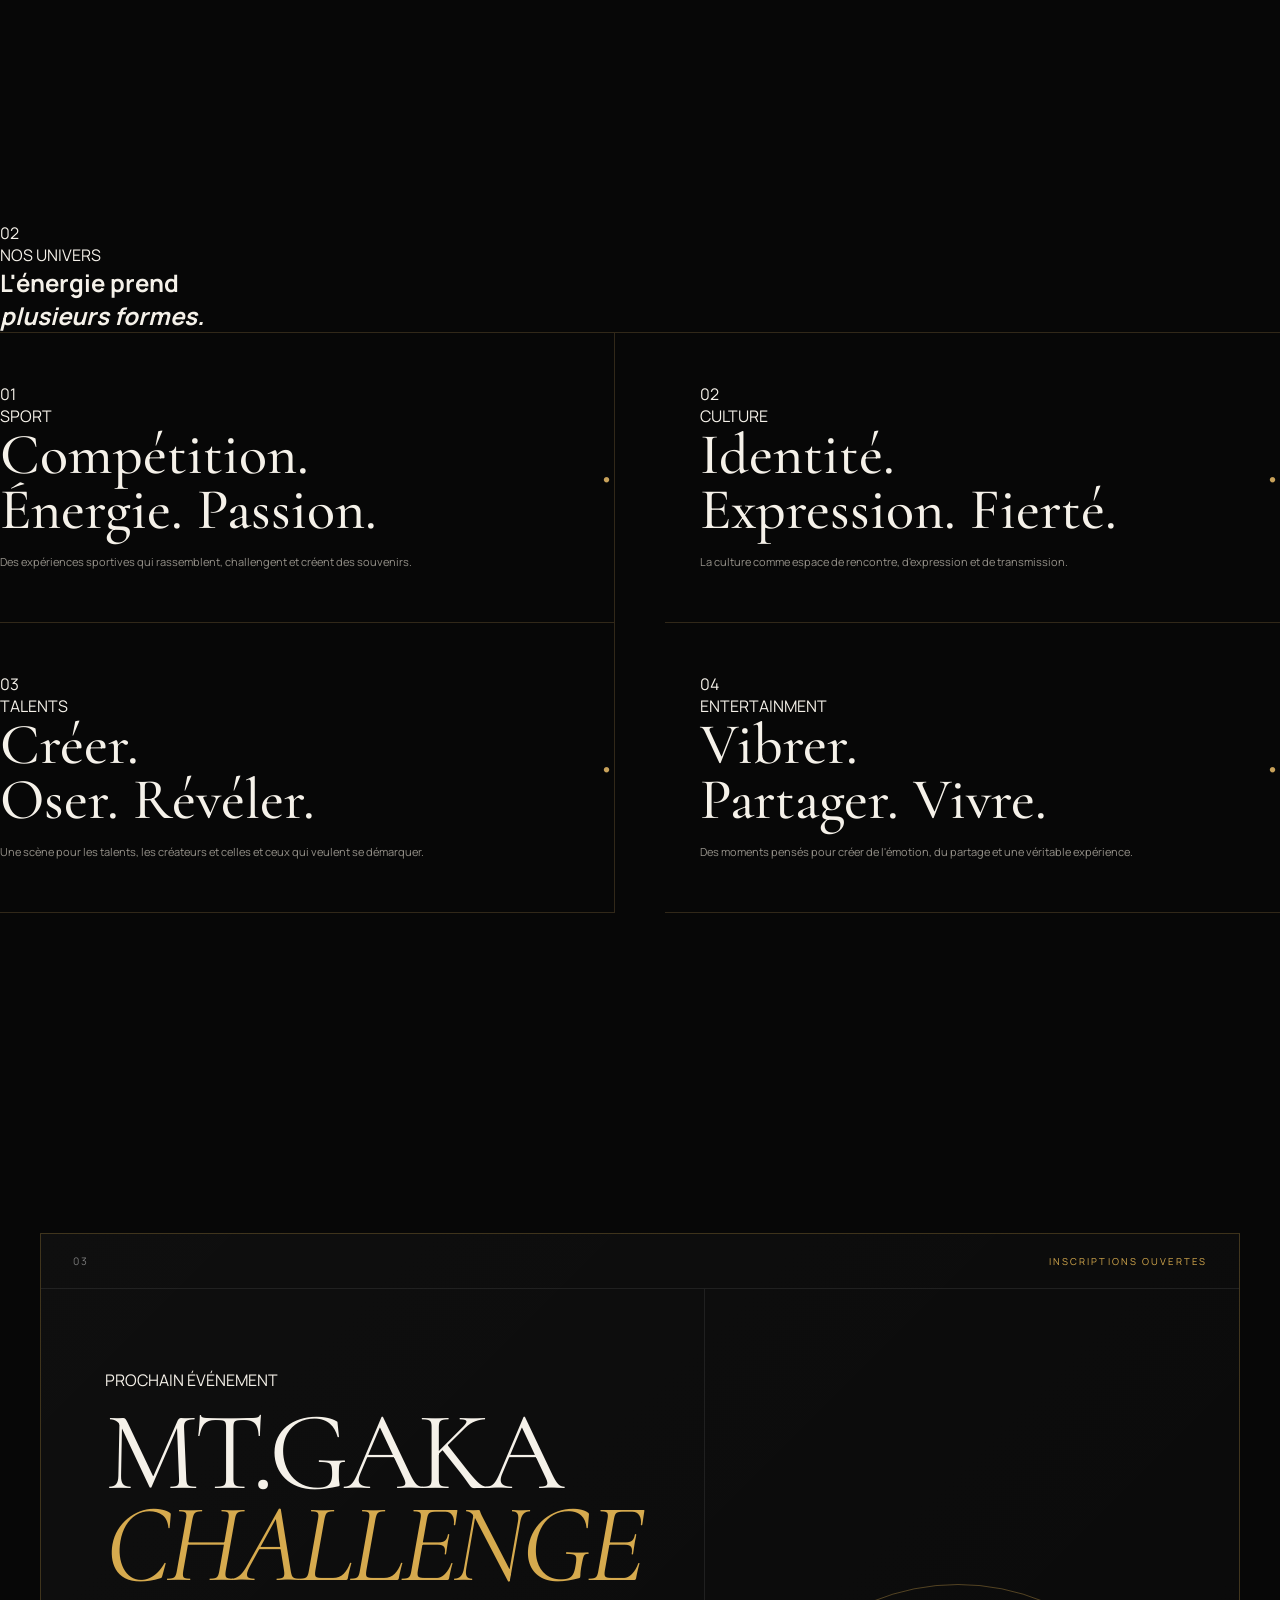
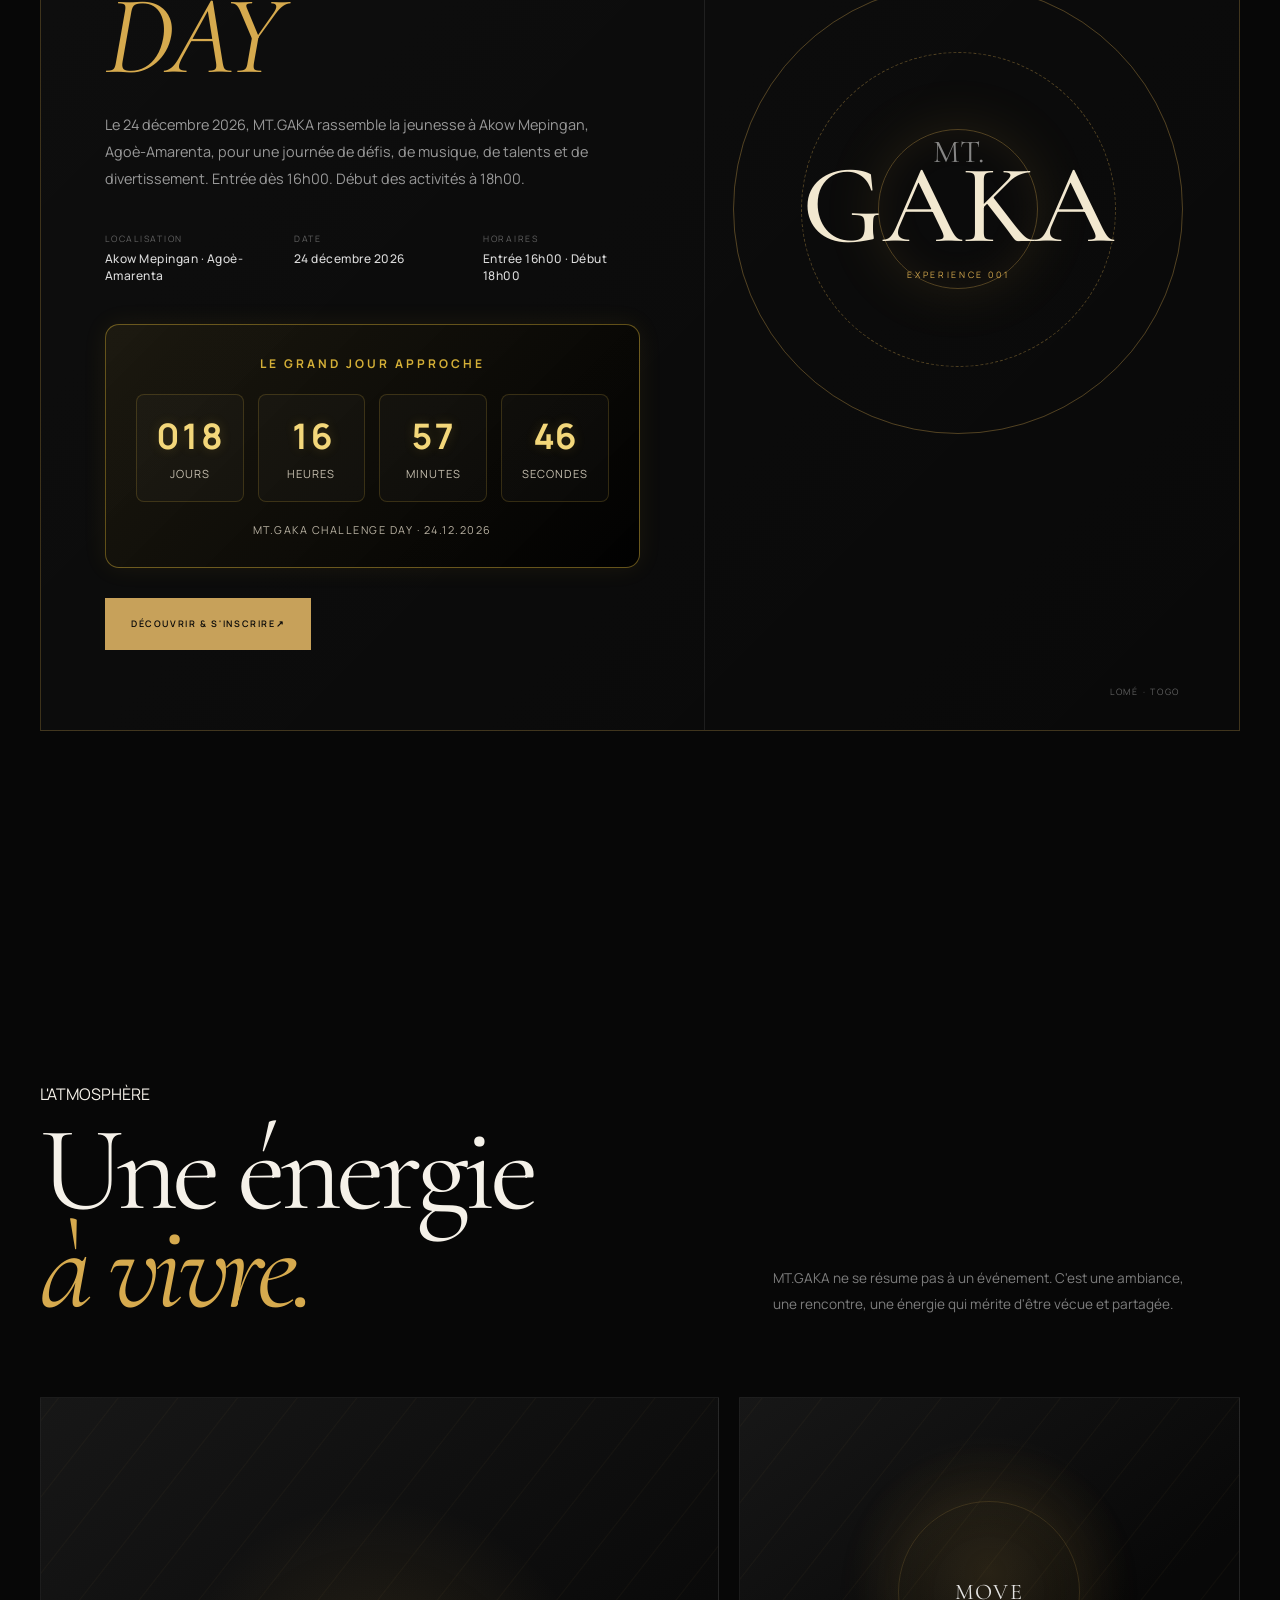
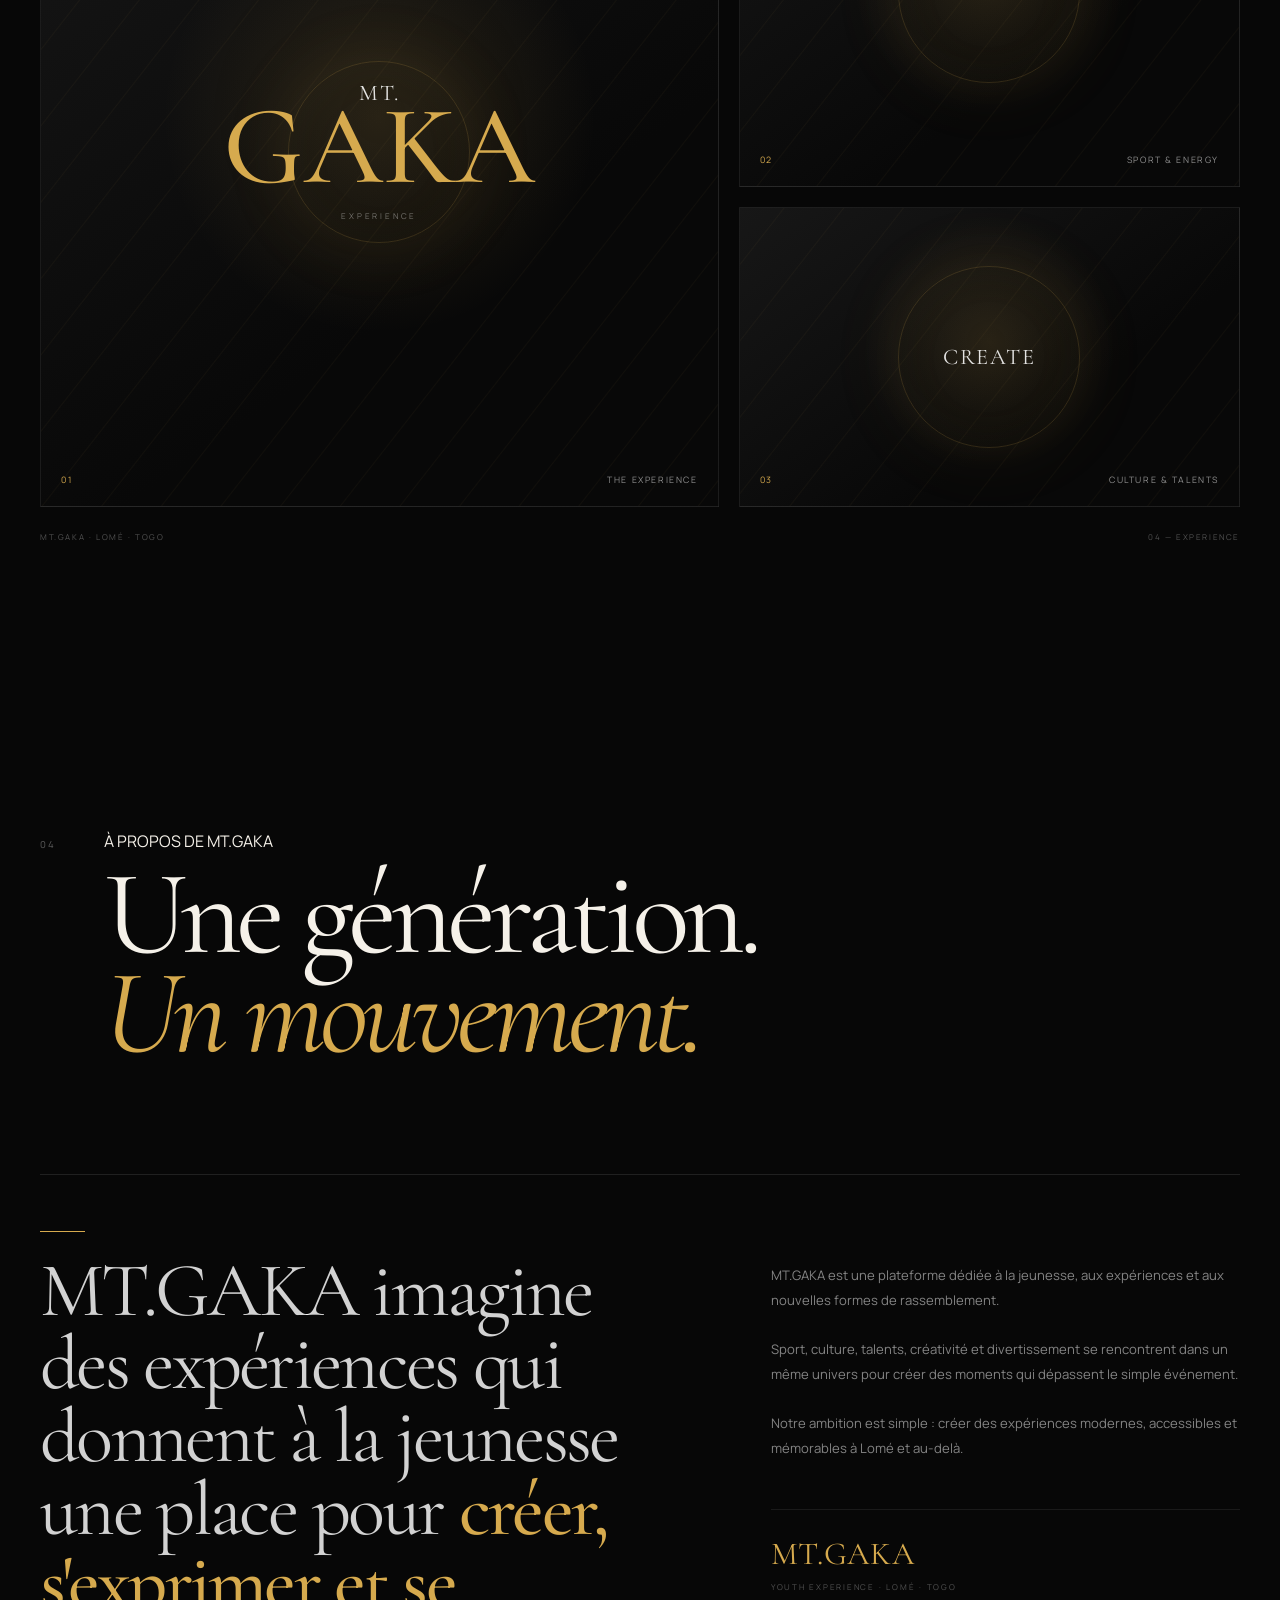
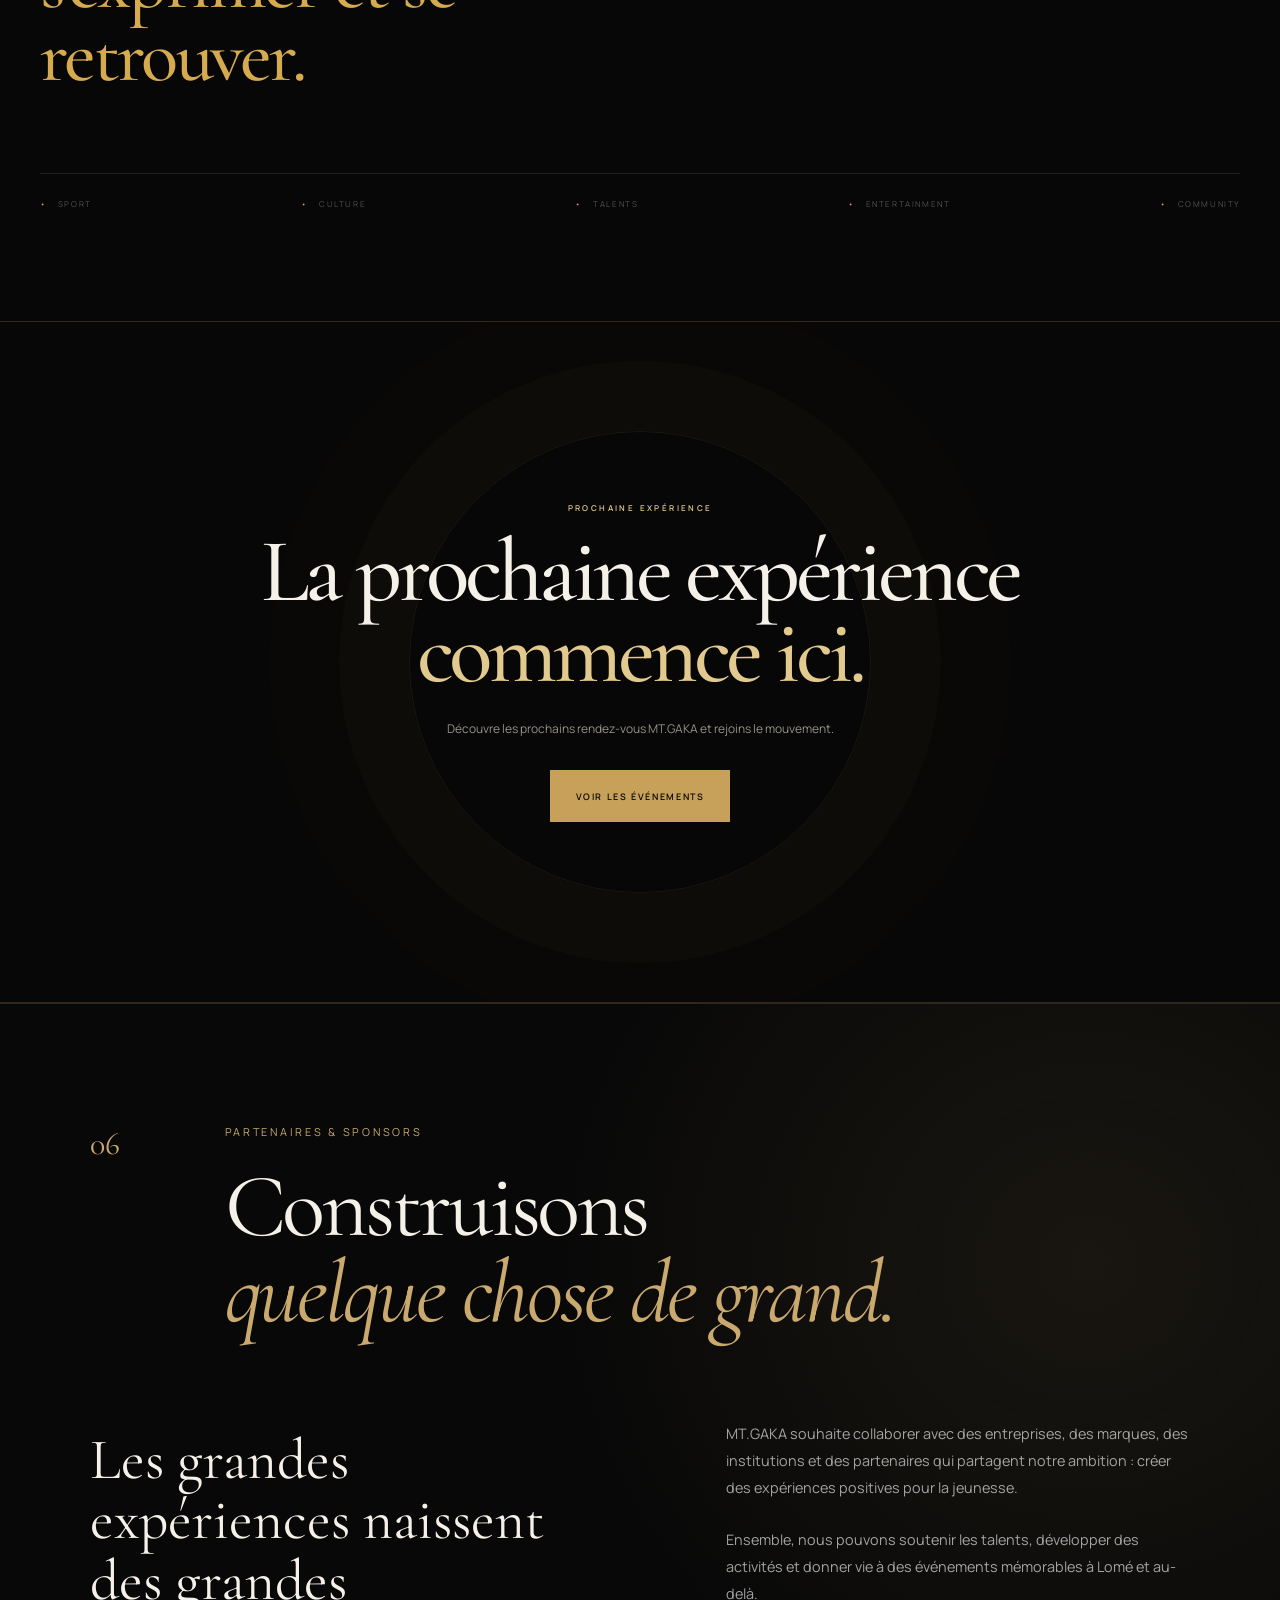
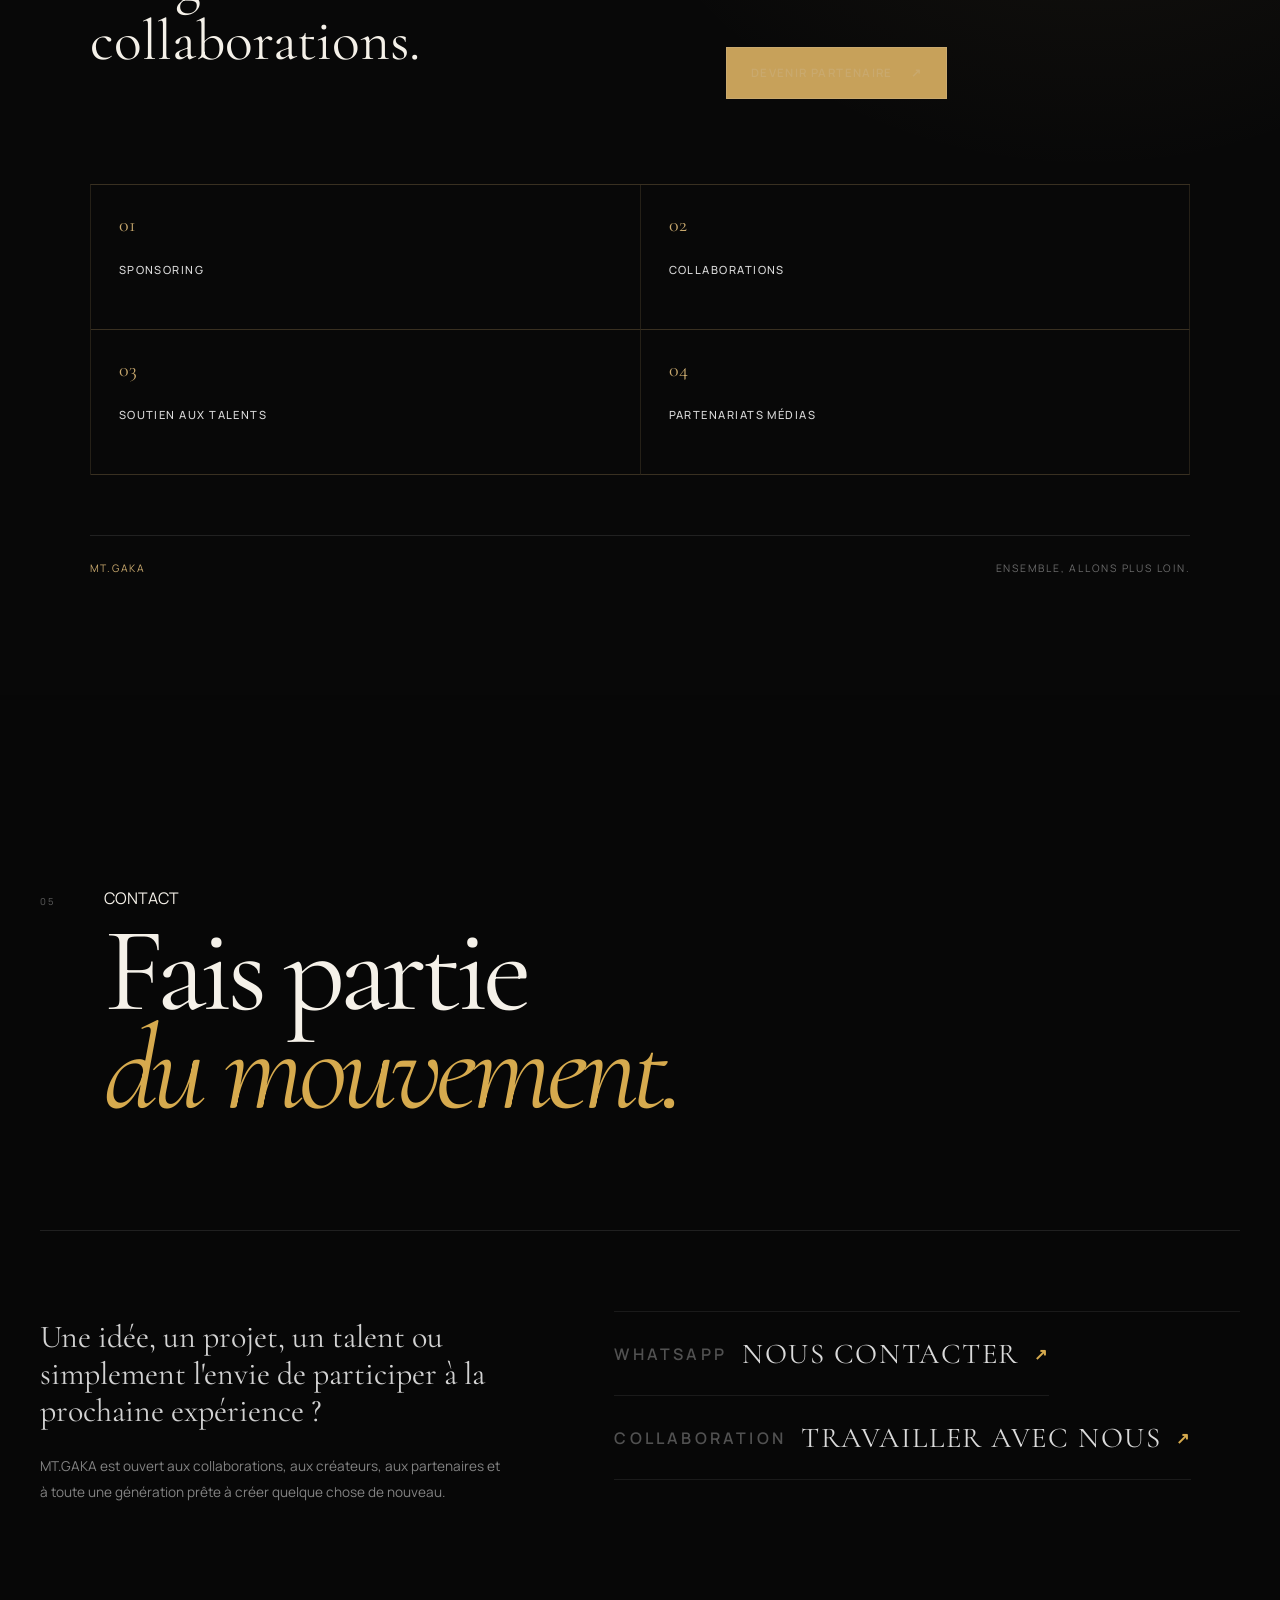
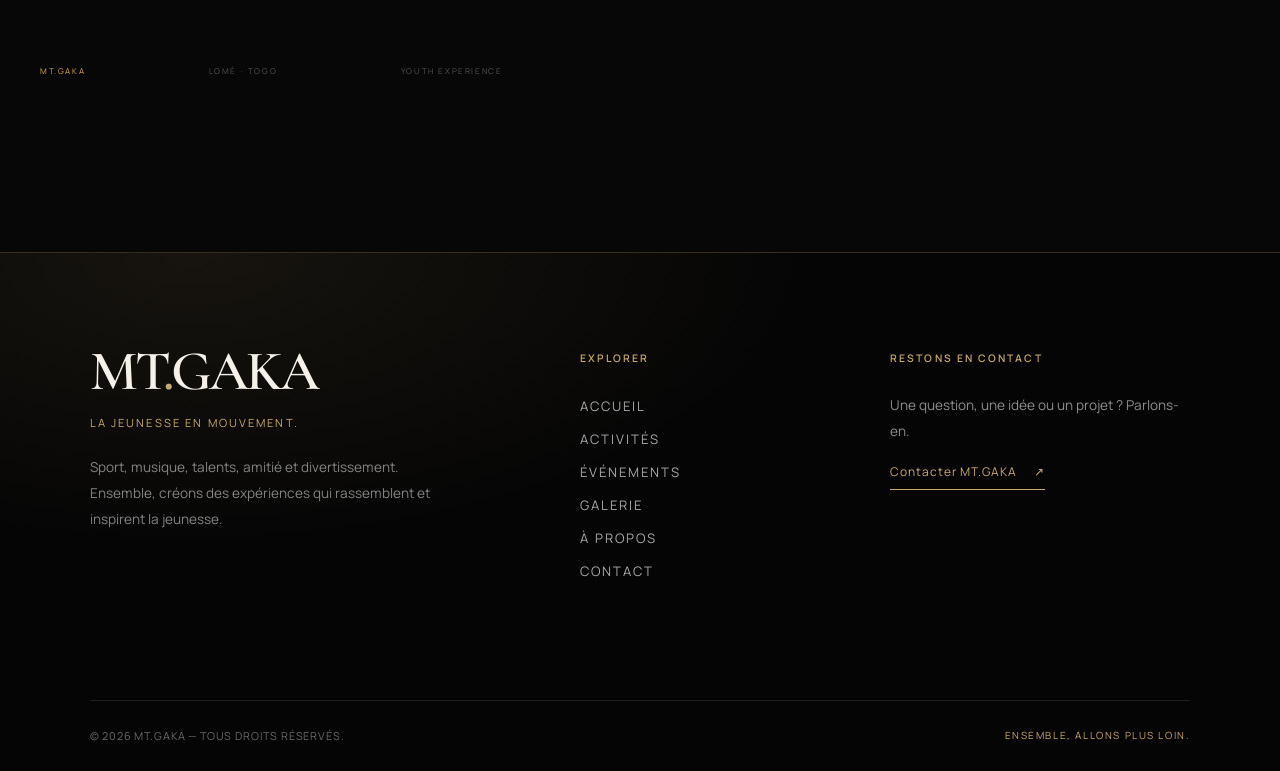
==== commit 667f115d: "index.html aktualisieren" ====
--- a/index.html
+++ b/index.html
@@ -335,7 +335,7 @@
                 <h3>Identité.<br>Expression. Fierté.</h3>
                 <p>La culture comme espace de rencontre, d'expression et de transmission.</p>
             </div>
-            <span class="experience-arrow">↗</span>
+<span class="experience-arrow" aria-hidden="true">•</span>
         </article>
 
         <article class="experience-item">
@@ -345,7 +345,7 @@
                 <h3>Créer.<br>Oser. Révéler.</h3>
                 <p>Une scène pour les talents, les créateurs et celles et ceux qui veulent se démarquer.</p>
             </div>
-            <span class="experience-arrow">↗</span>
+<span class="experience-arrow" aria-hidden="true">•</span>
         </article>
 
         <article class="experience-item">
@@ -355,7 +355,7 @@
                 <h3>Vibrer.<br>Partager. Vivre.</h3>
                 <p>Des moments pensés pour créer de l'émotion, du partage et une véritable expérience.</p>
             </div>
-            <span class="experience-arrow">↗</span>
+<span class="experience-arrow" aria-hidden="true">•</span>
         </article>
 
     </div>
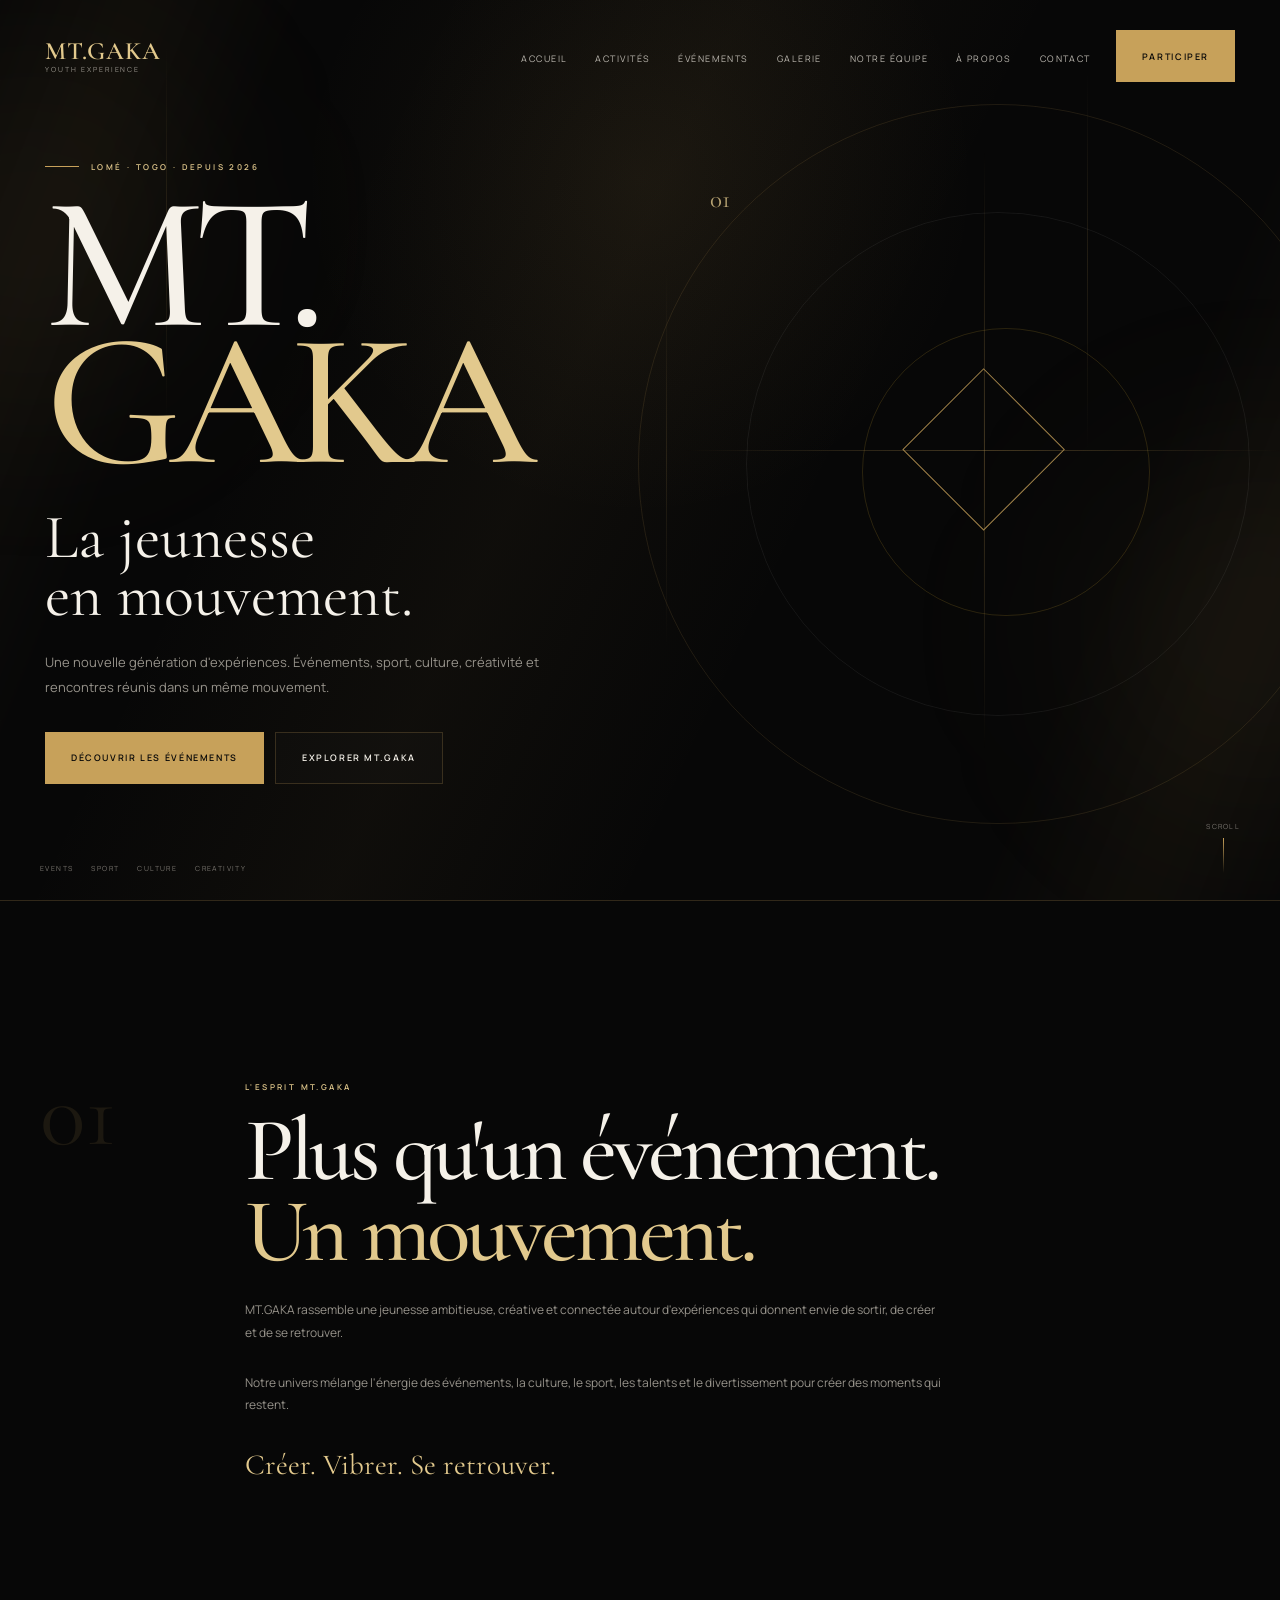
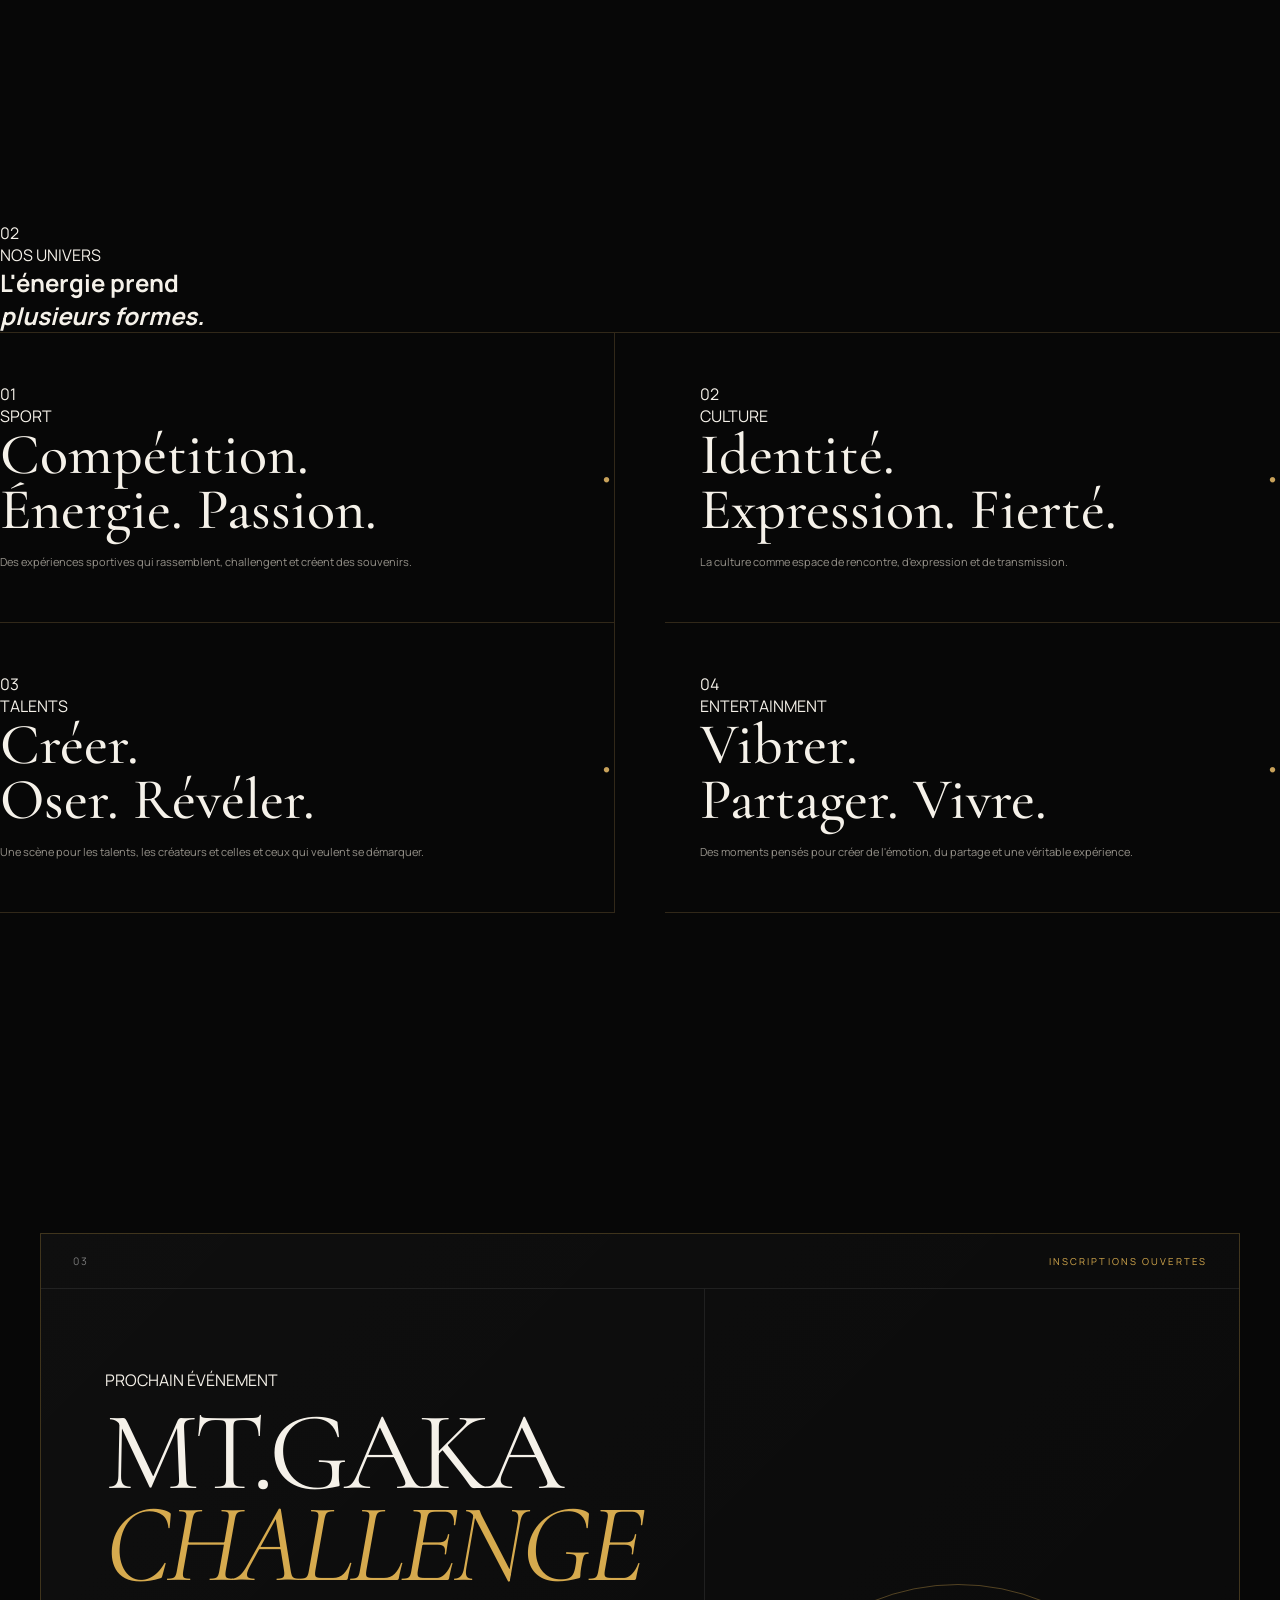
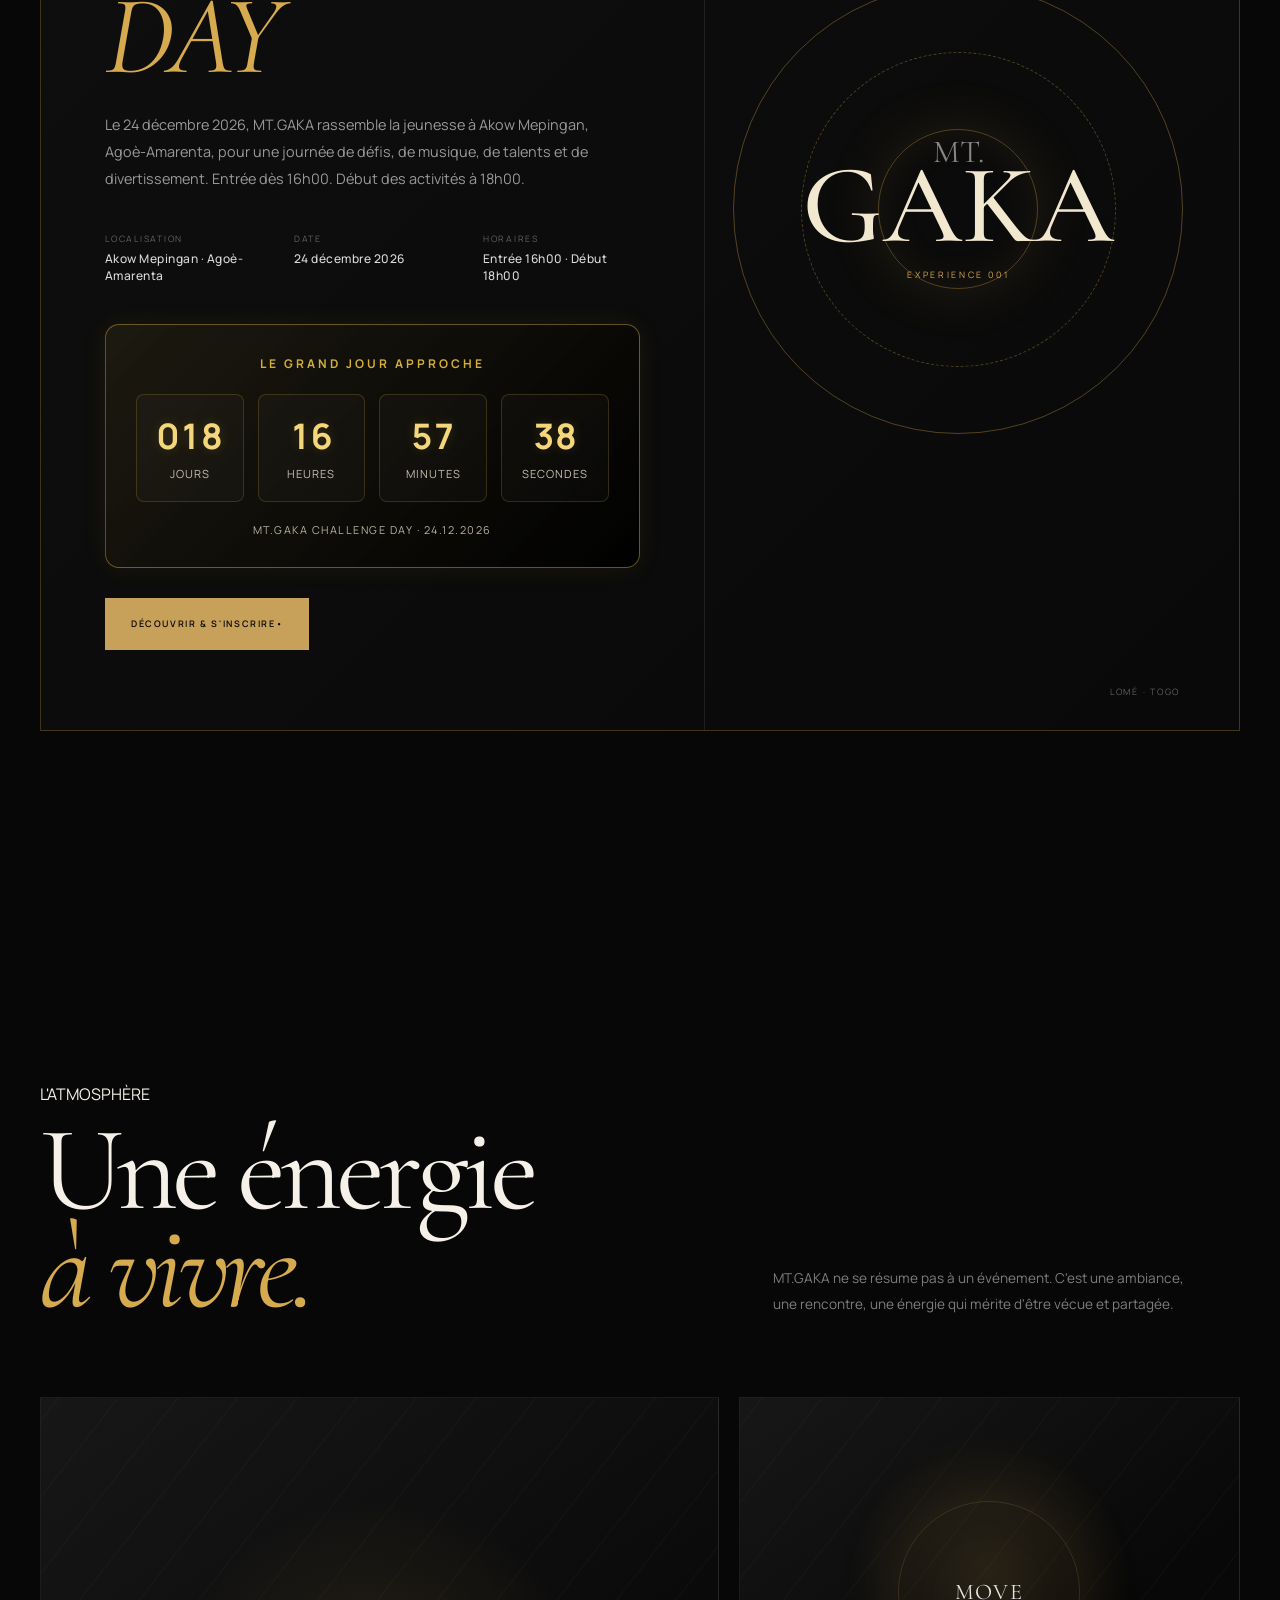
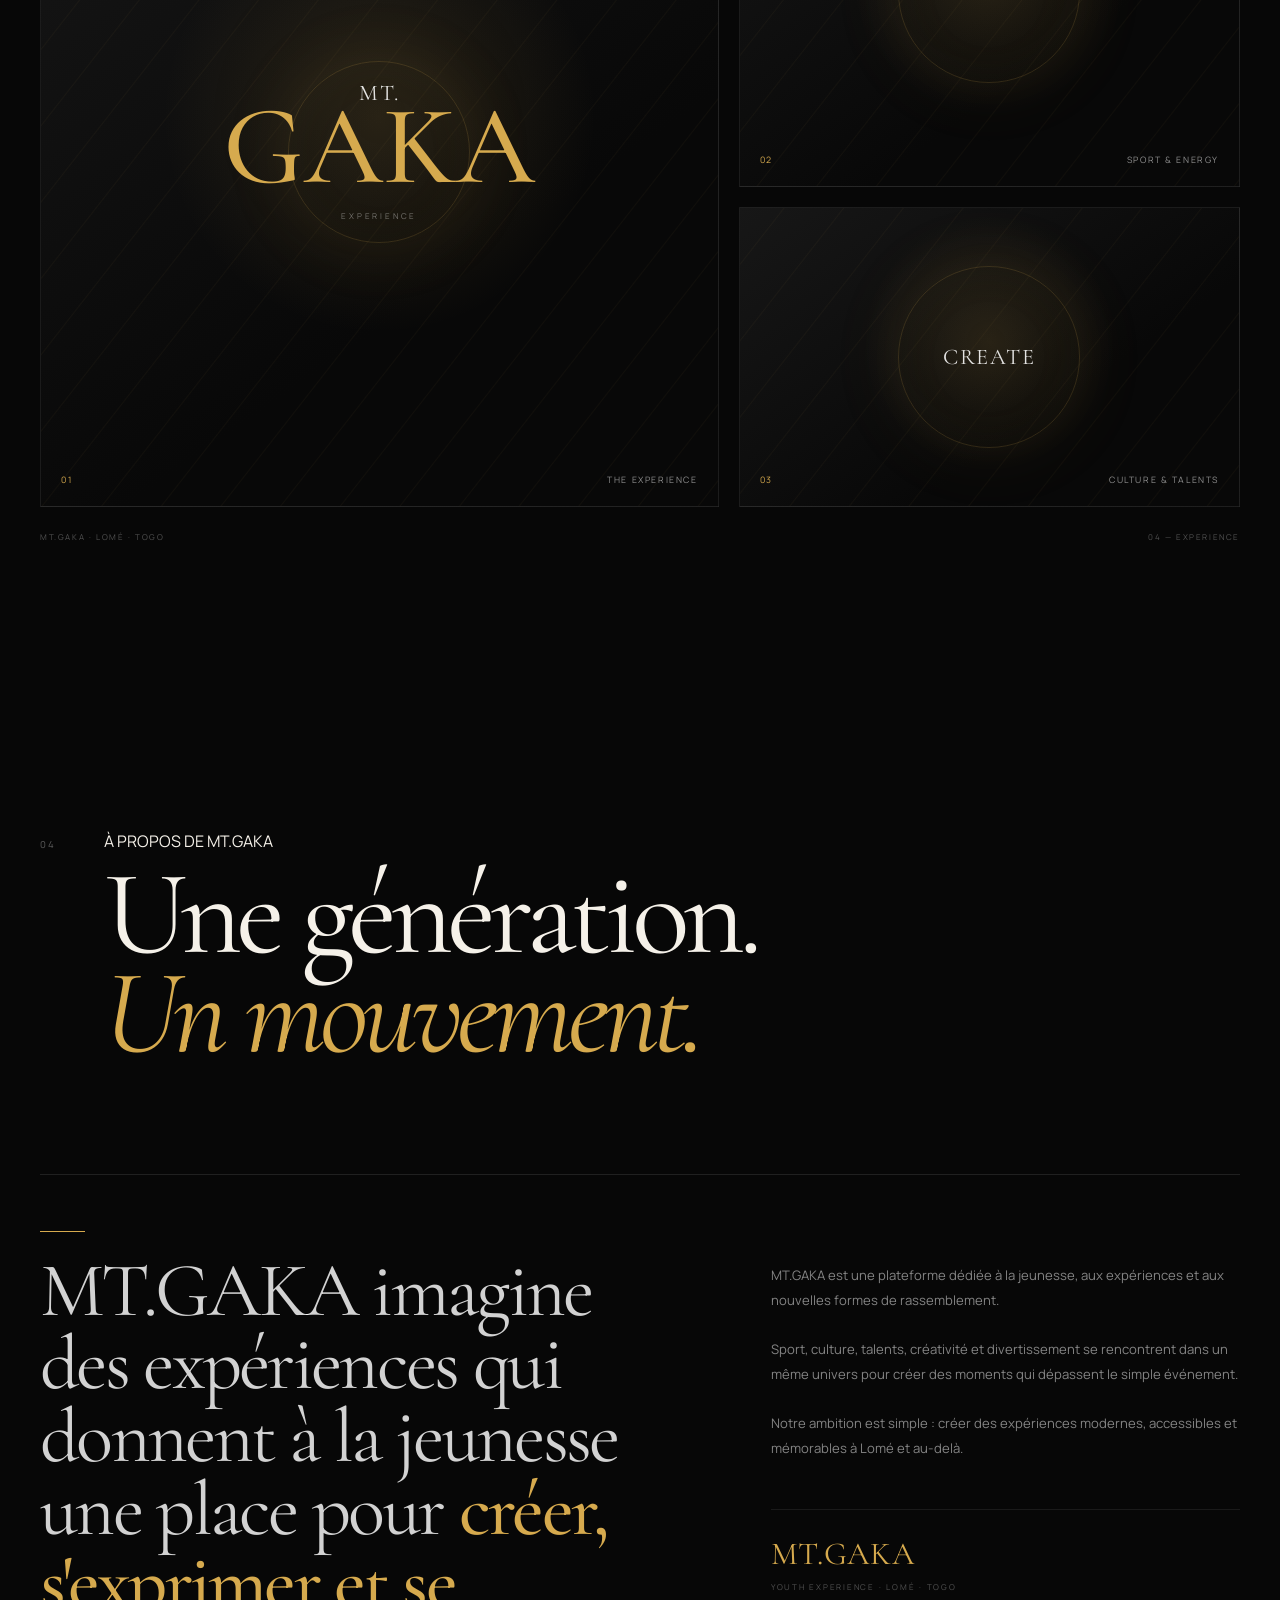
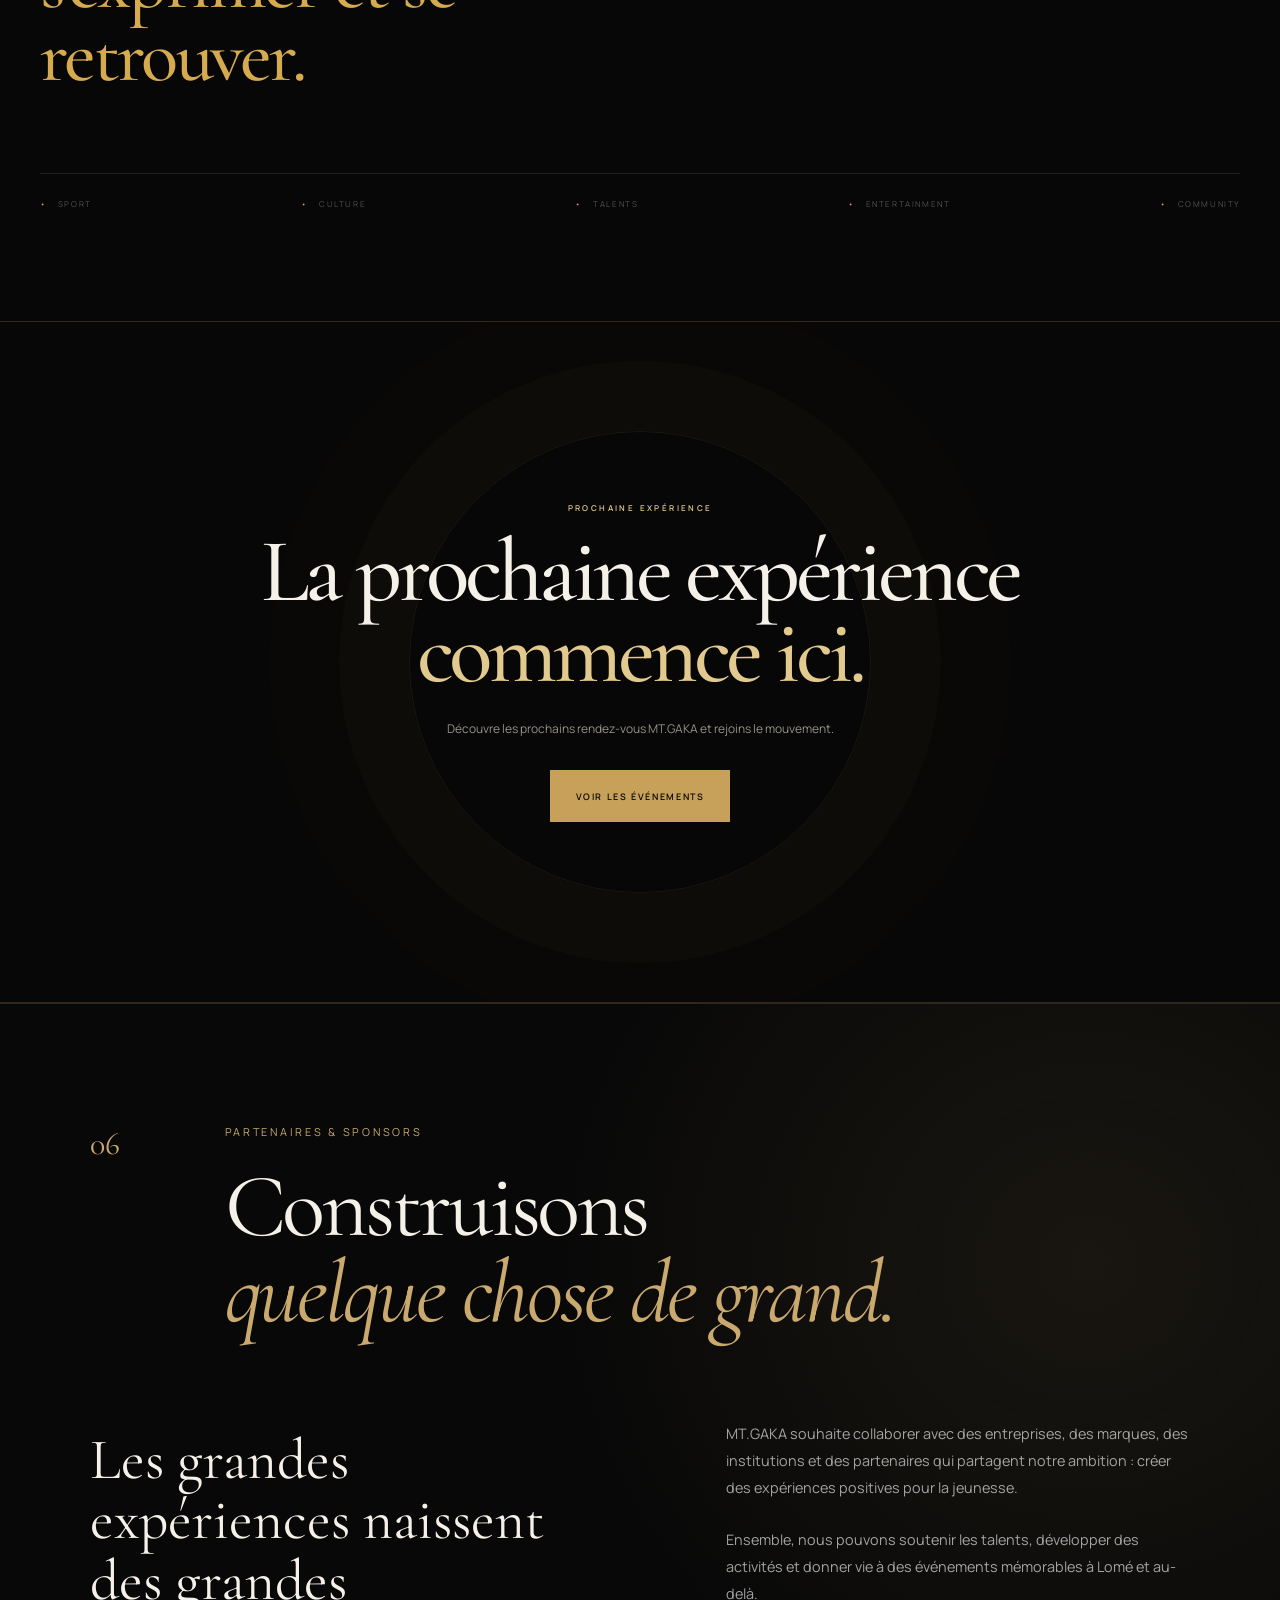
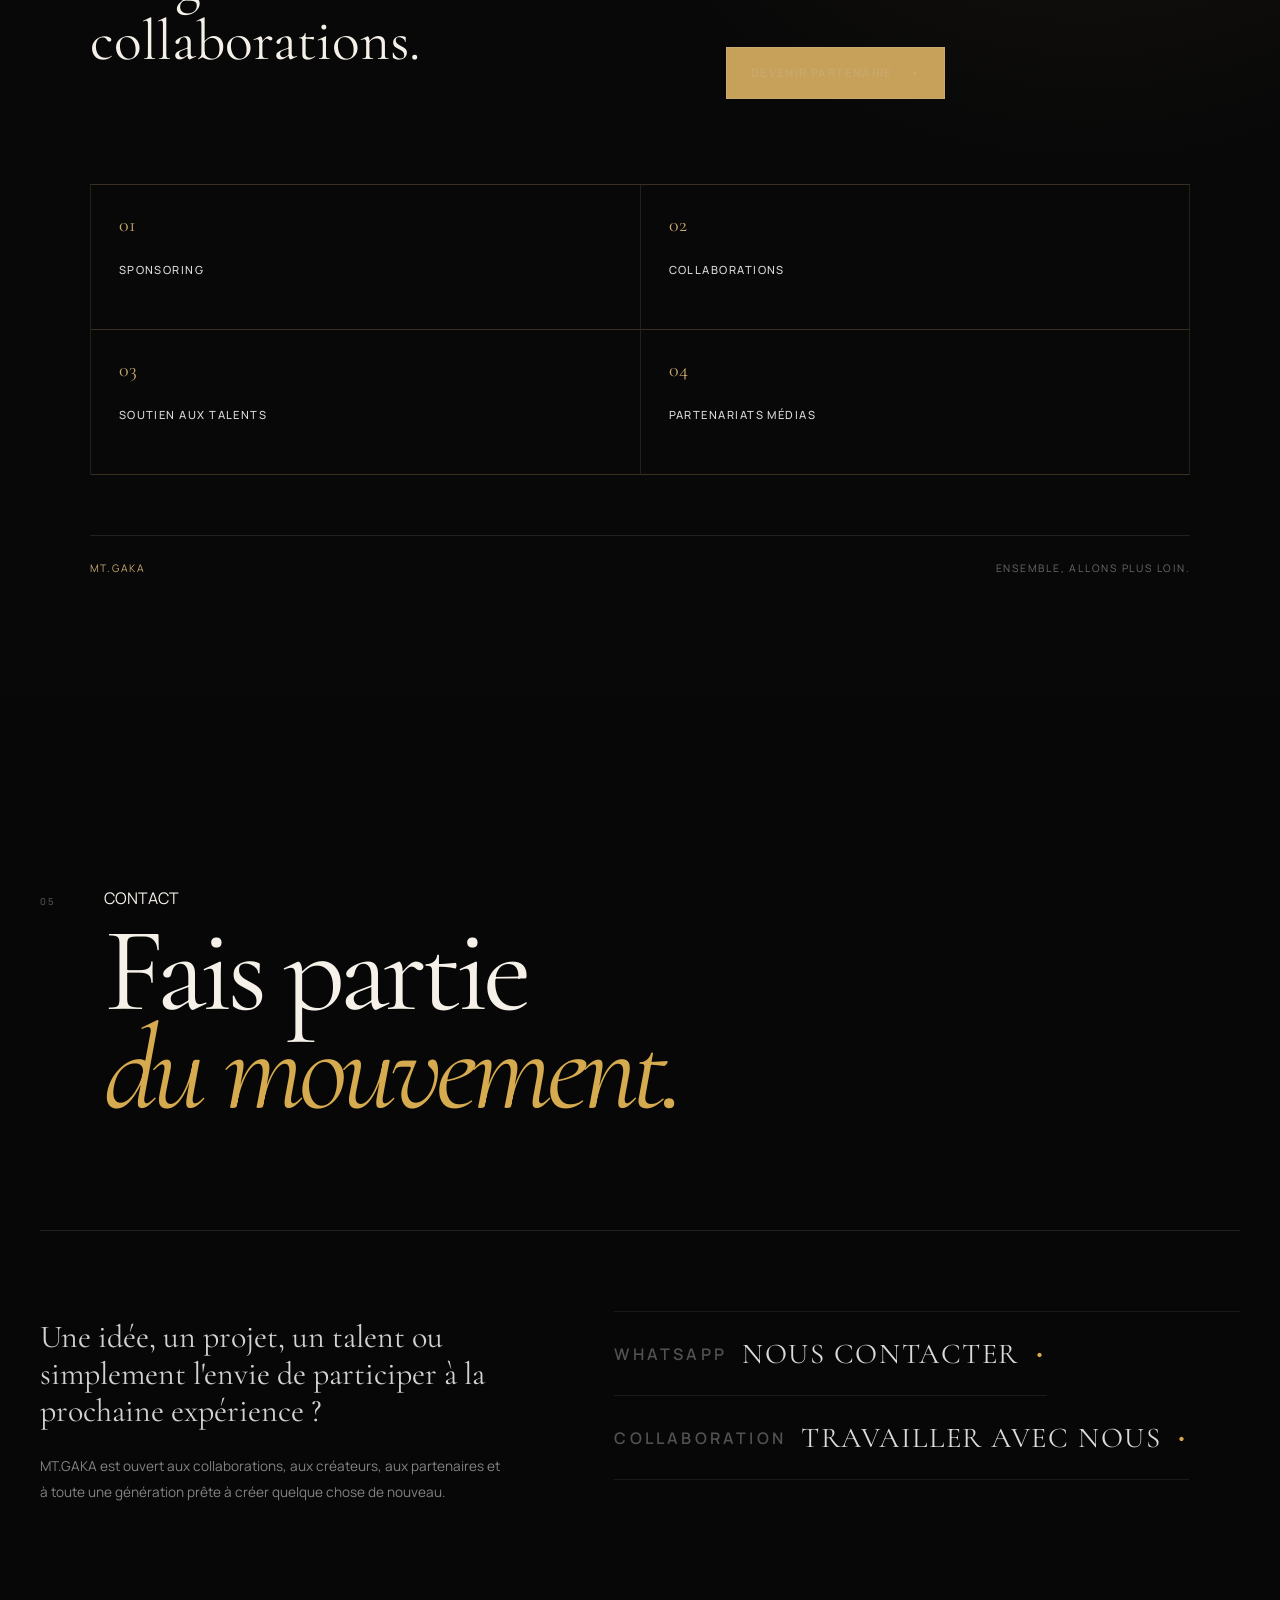
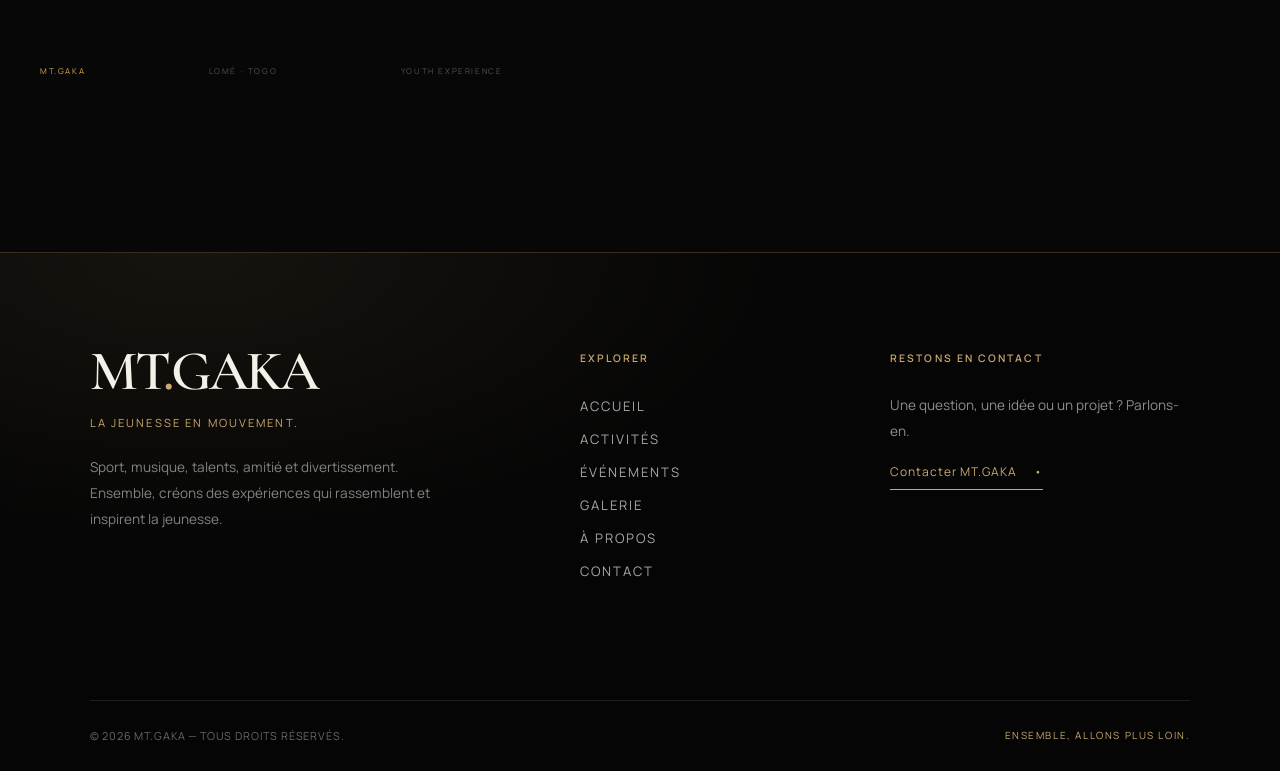
==== commit 9c400630: "index.html aktualisieren" ====
--- a/index.html
+++ b/index.html
@@ -432,7 +432,7 @@
 
                 <a href="challenge-day.html" class="primary-button">
     <span>Découvrir & s'inscrire</span>
-    <span class="button-arrow">↗</span>
+<span class="button-arrow" aria-hidden="true">•</span>
 </a>
             </div>
 
@@ -687,7 +687,7 @@
                     rel="noopener noreferrer"
                 >
                     Devenir partenaire
-                    <span>↗</span>
+                    <span aria-hidden="true">•</span>
                 </a>
 
             </div>
@@ -774,7 +774,7 @@
     >
         <span class="contact-link-label">WHATSAPP</span>
         <strong>Nous contacter</strong>
-        <span class="contact-link-arrow">↗</span>
+<span class="contact-link-arrow" aria-hidden="true">•</span>
     </a>
 
     <!-- COLLABORATION -->
@@ -786,7 +786,7 @@
     >
         <span class="contact-link-label">COLLABORATION</span>
         <strong>Travailler avec nous</strong>
-        <span class="contact-link-arrow">↗</span>
+<span class="contact-link-arrow" aria-hidden="true">•</span>
     </a>
 
 </div>
@@ -871,7 +871,7 @@
                     target="_blank"
                     rel="noopener noreferrer"
                 >
-                    Contacter MT.GAKA <span>↗</span>
+                    Contacter MT.GAKA <span aria-hidden="true">•</span>
                 </a>
 
             </div>
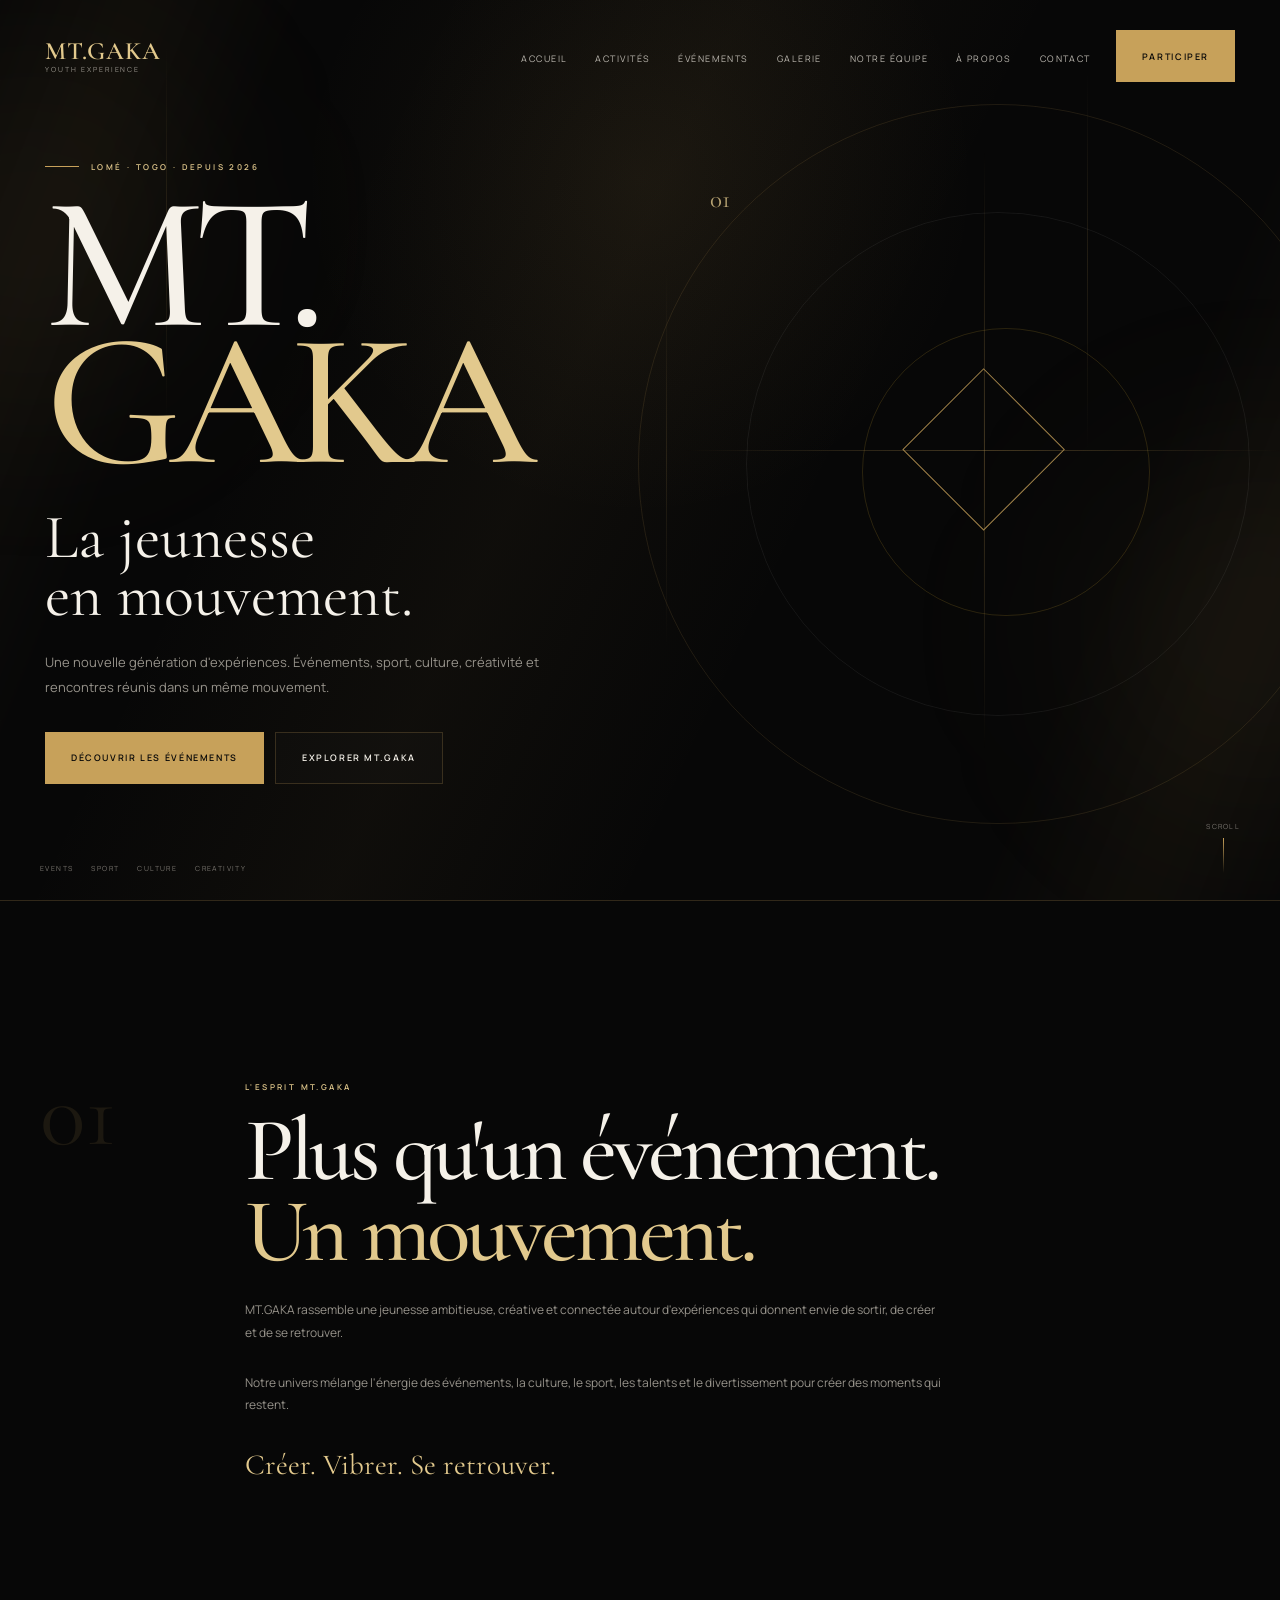
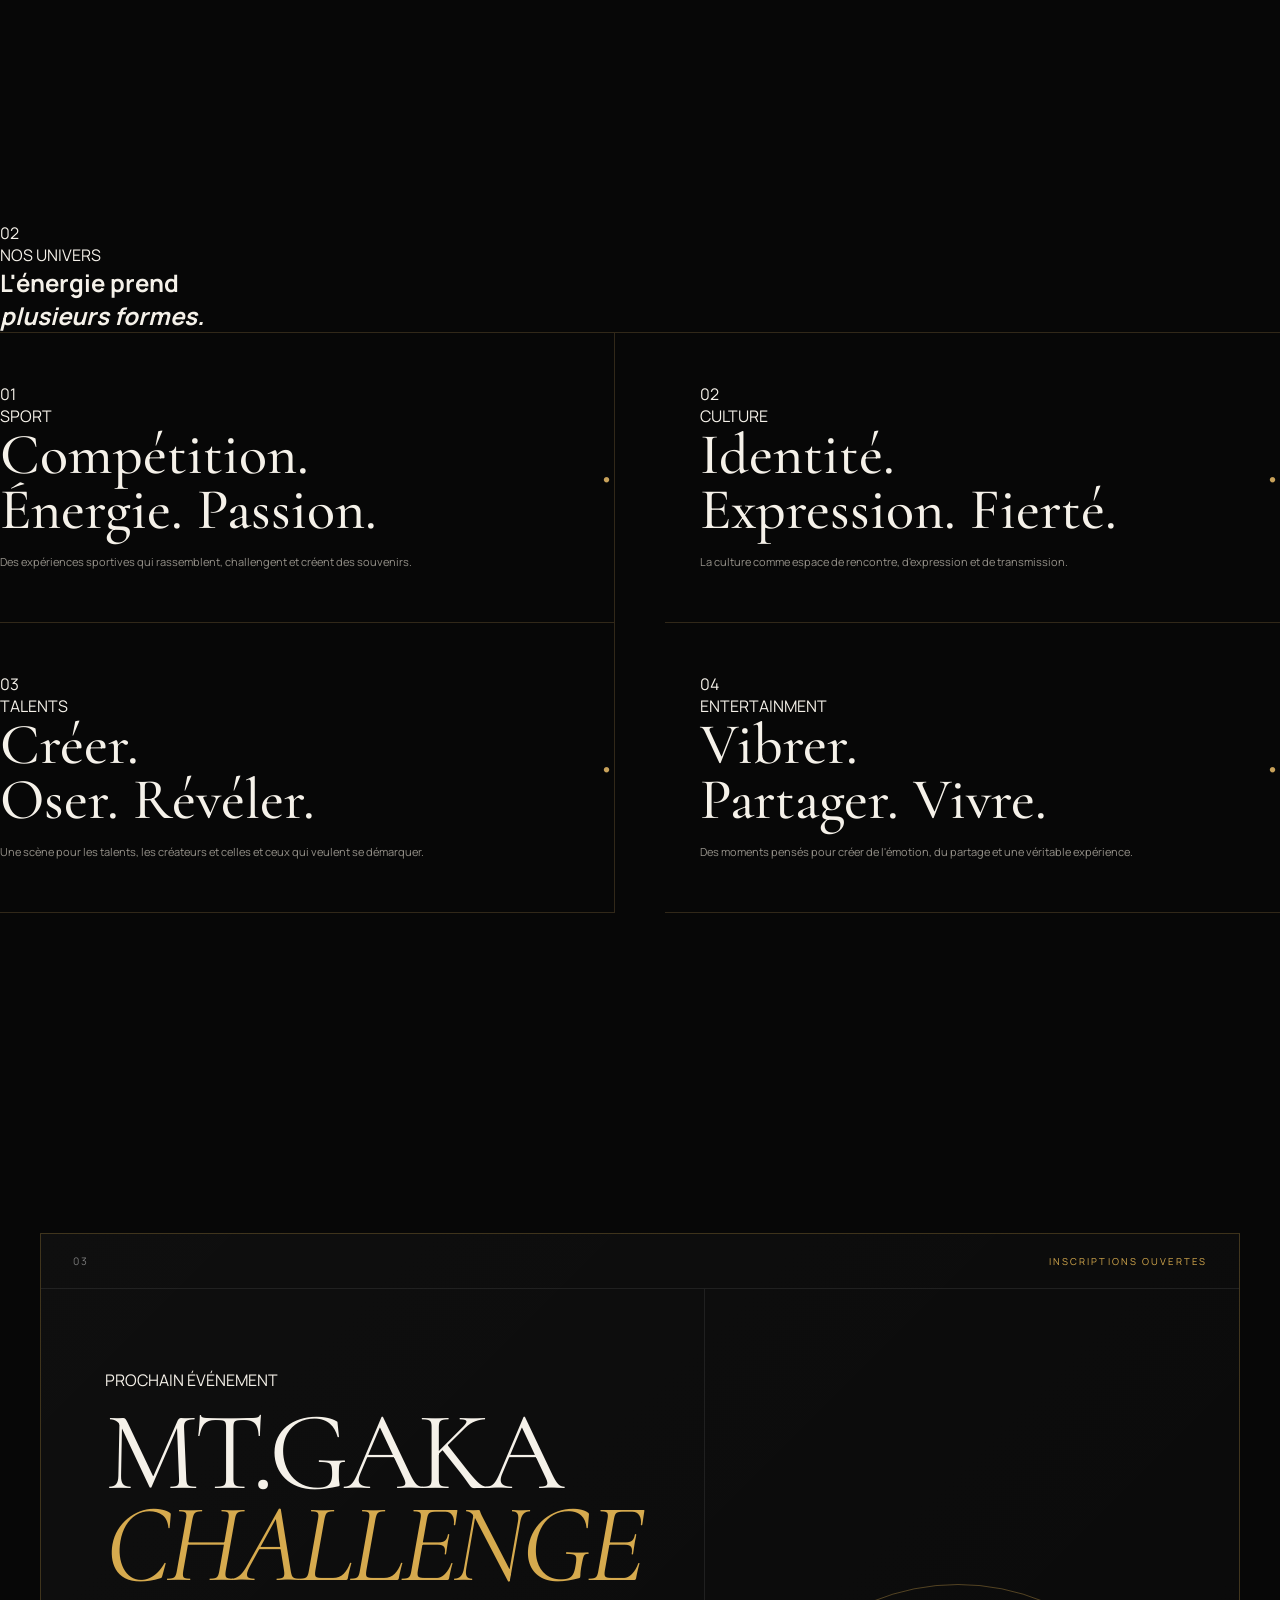
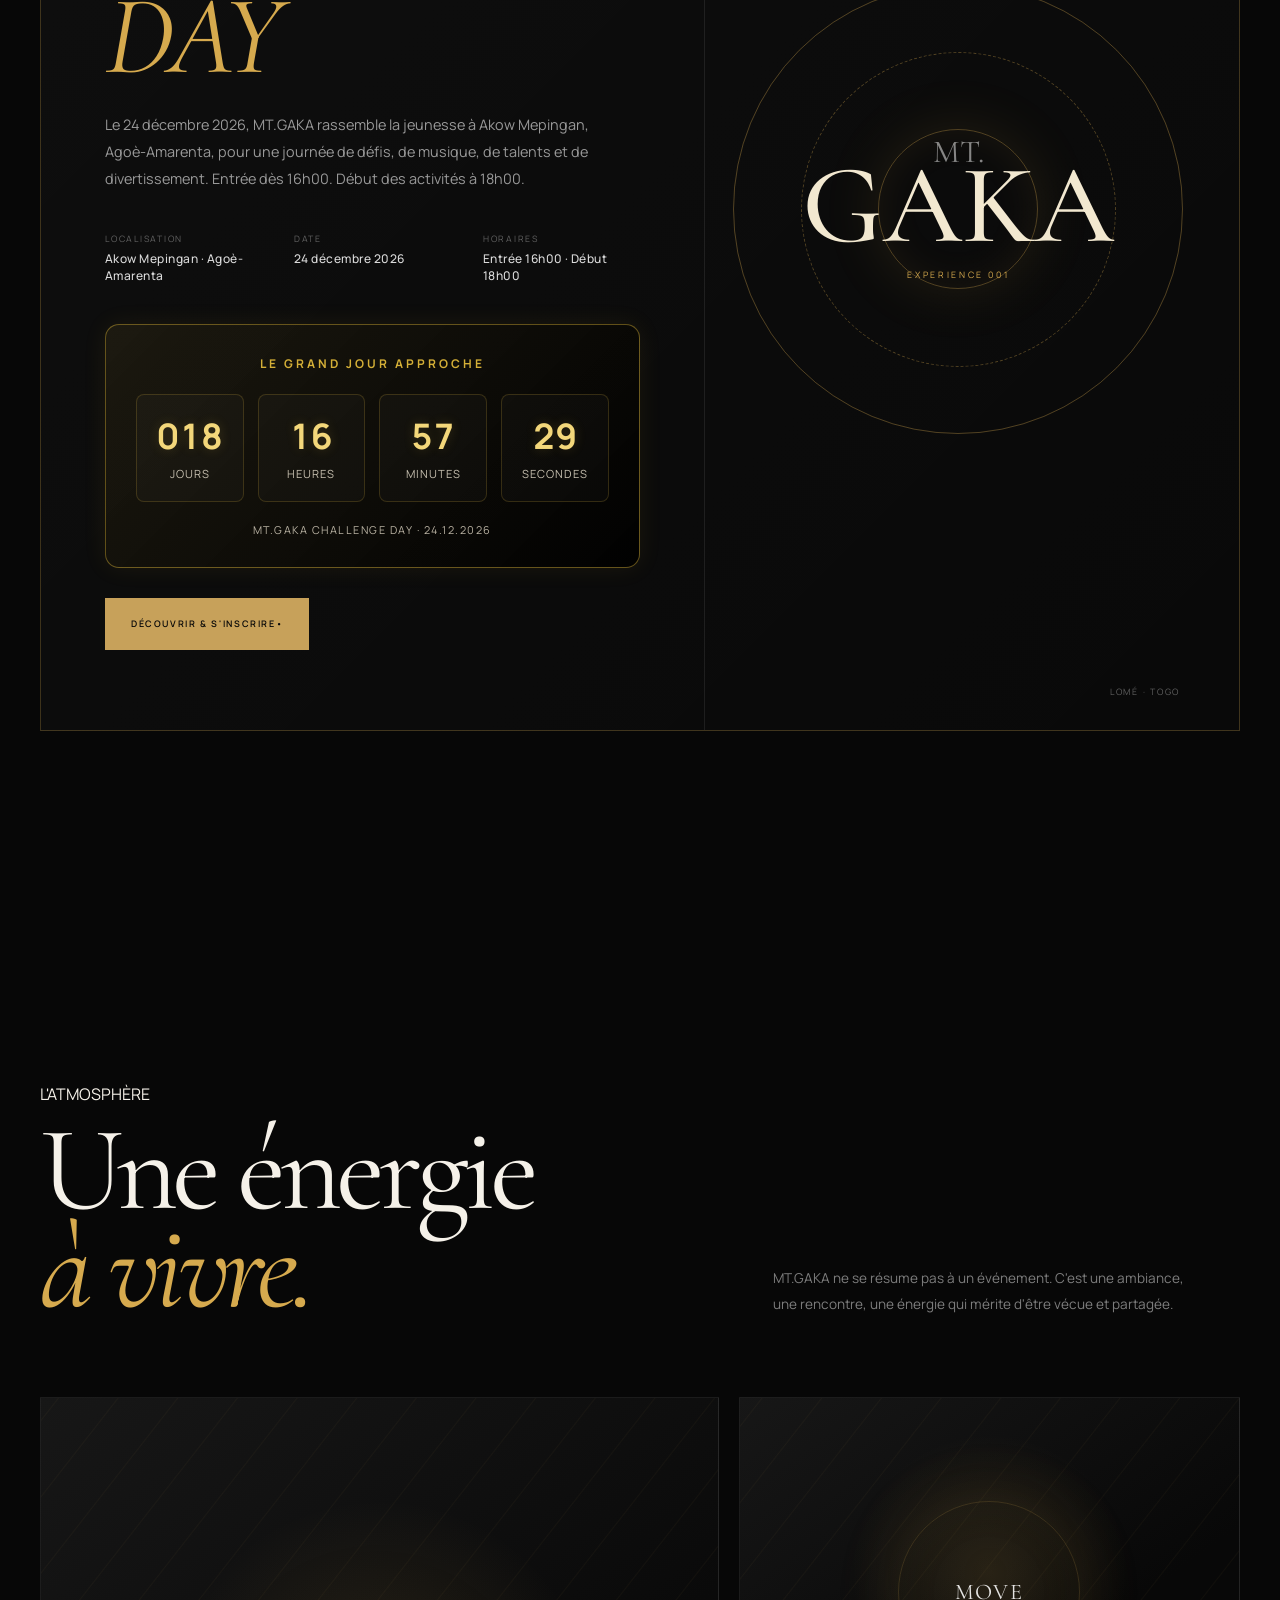
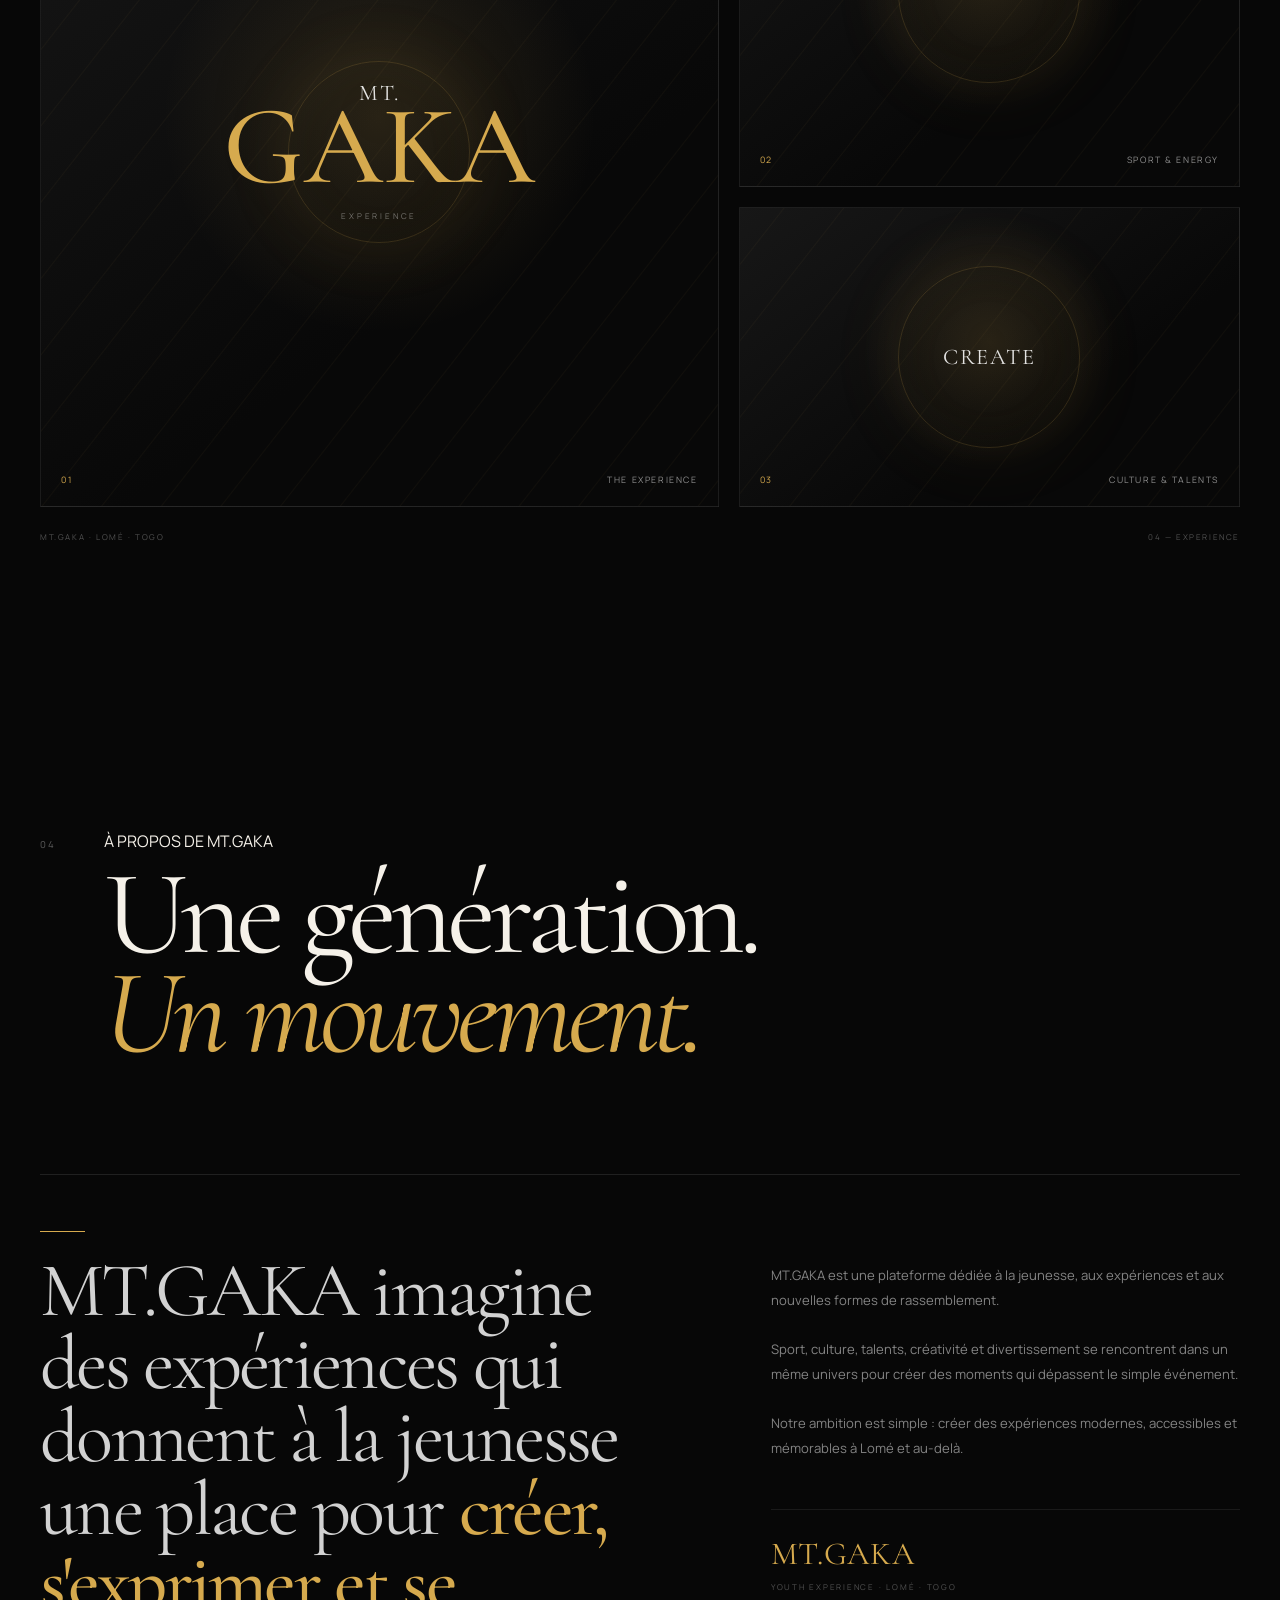
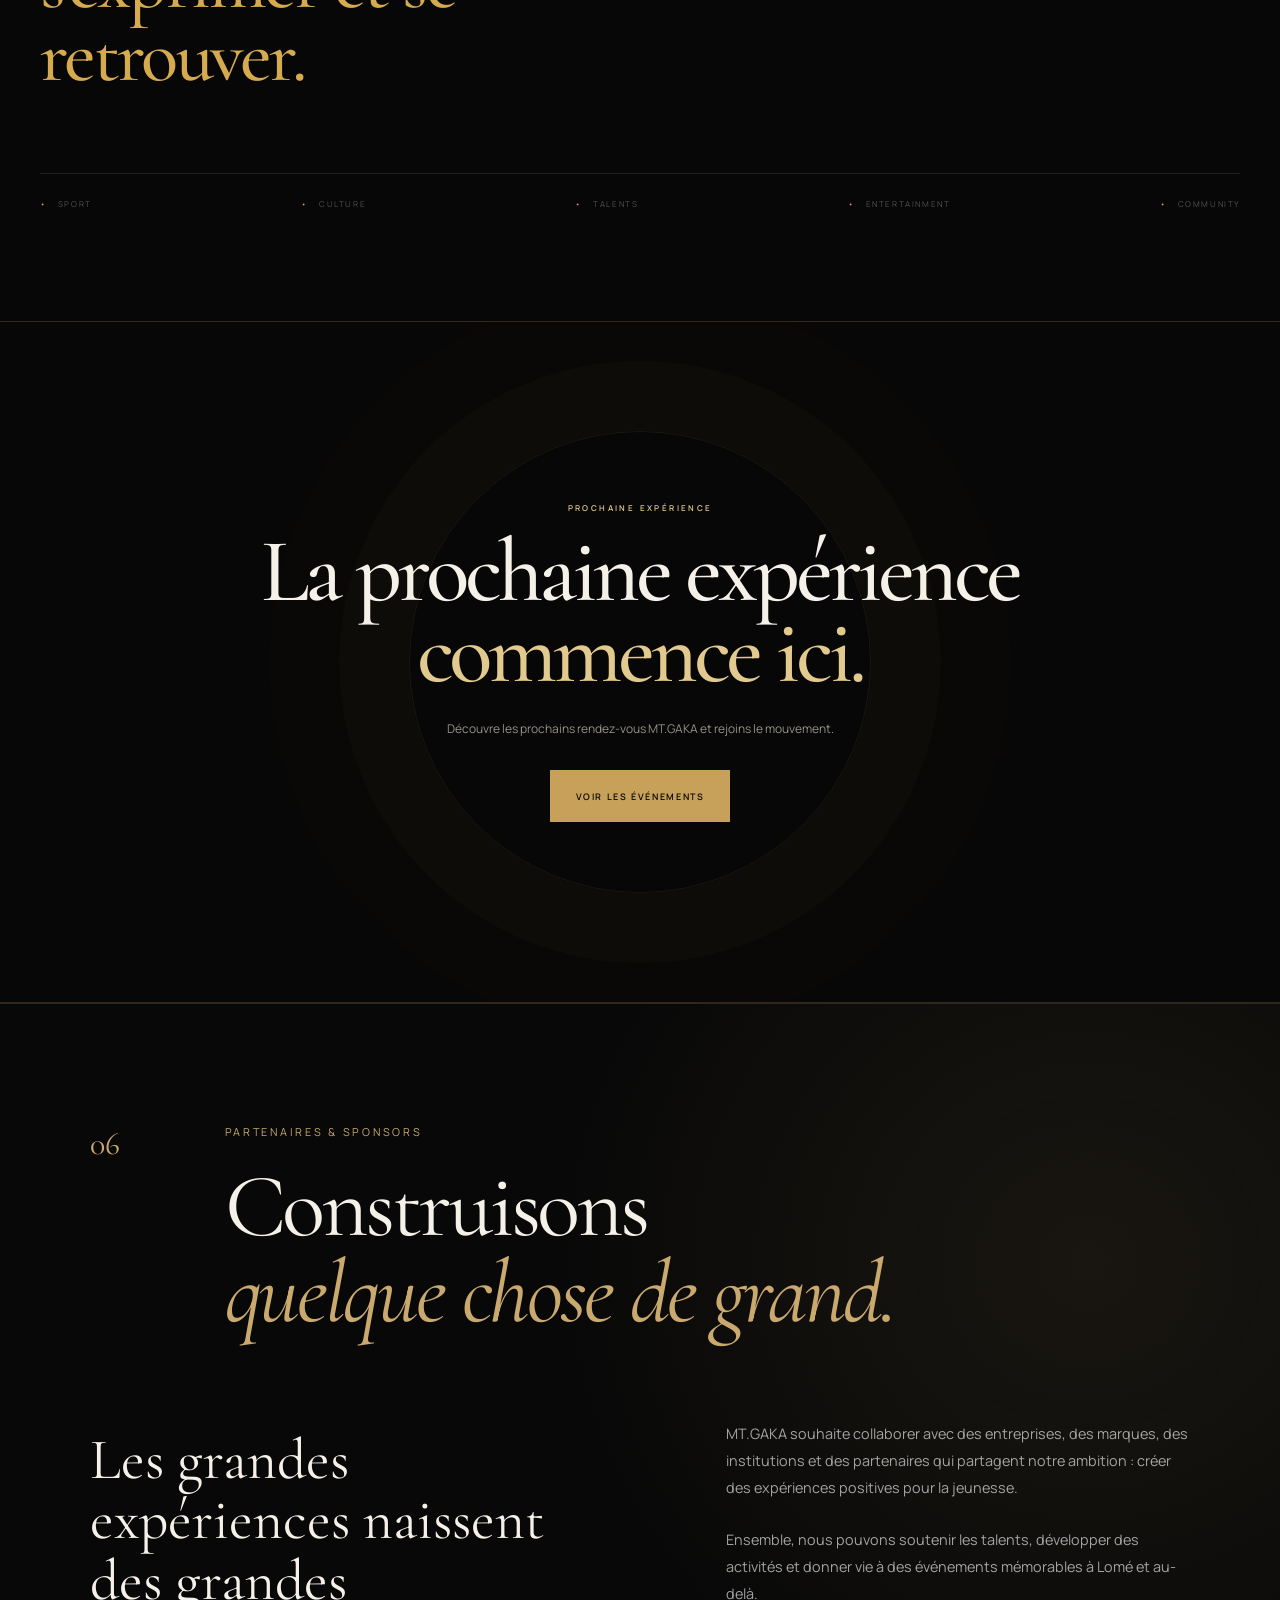
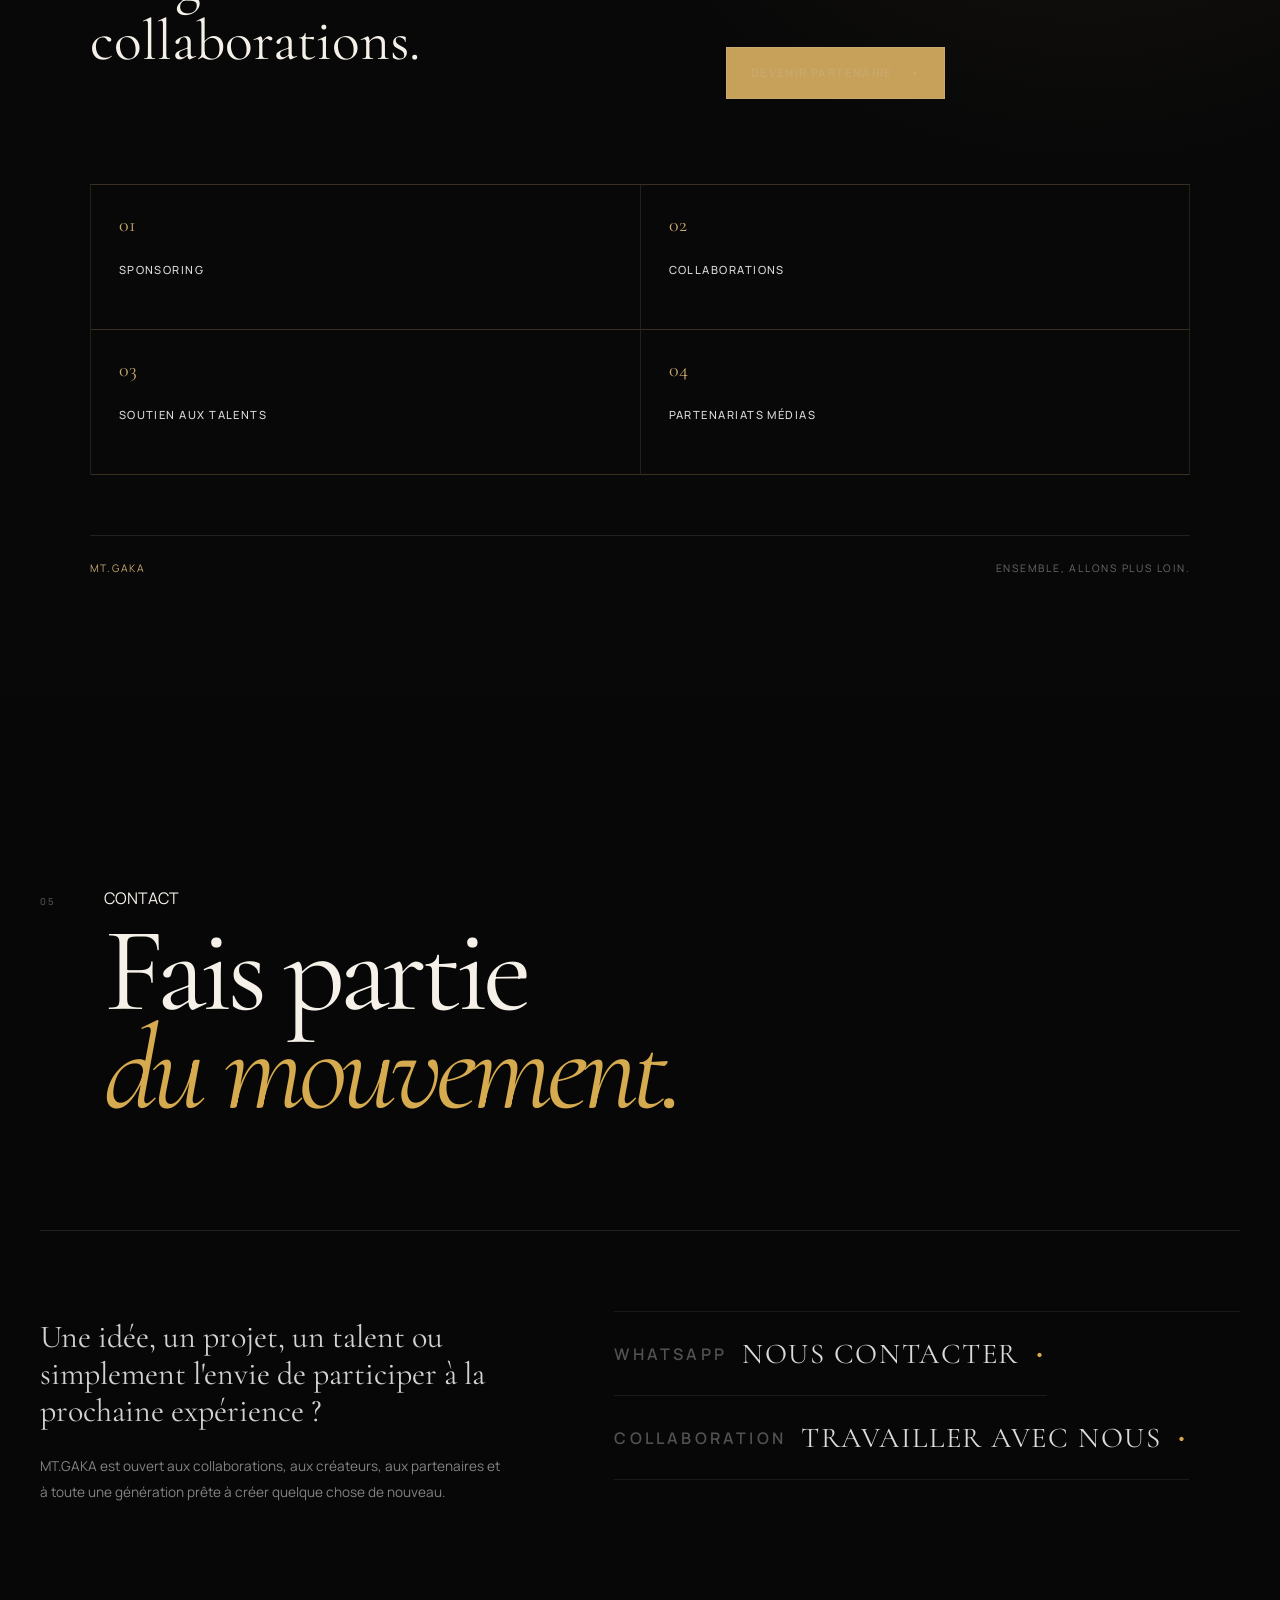
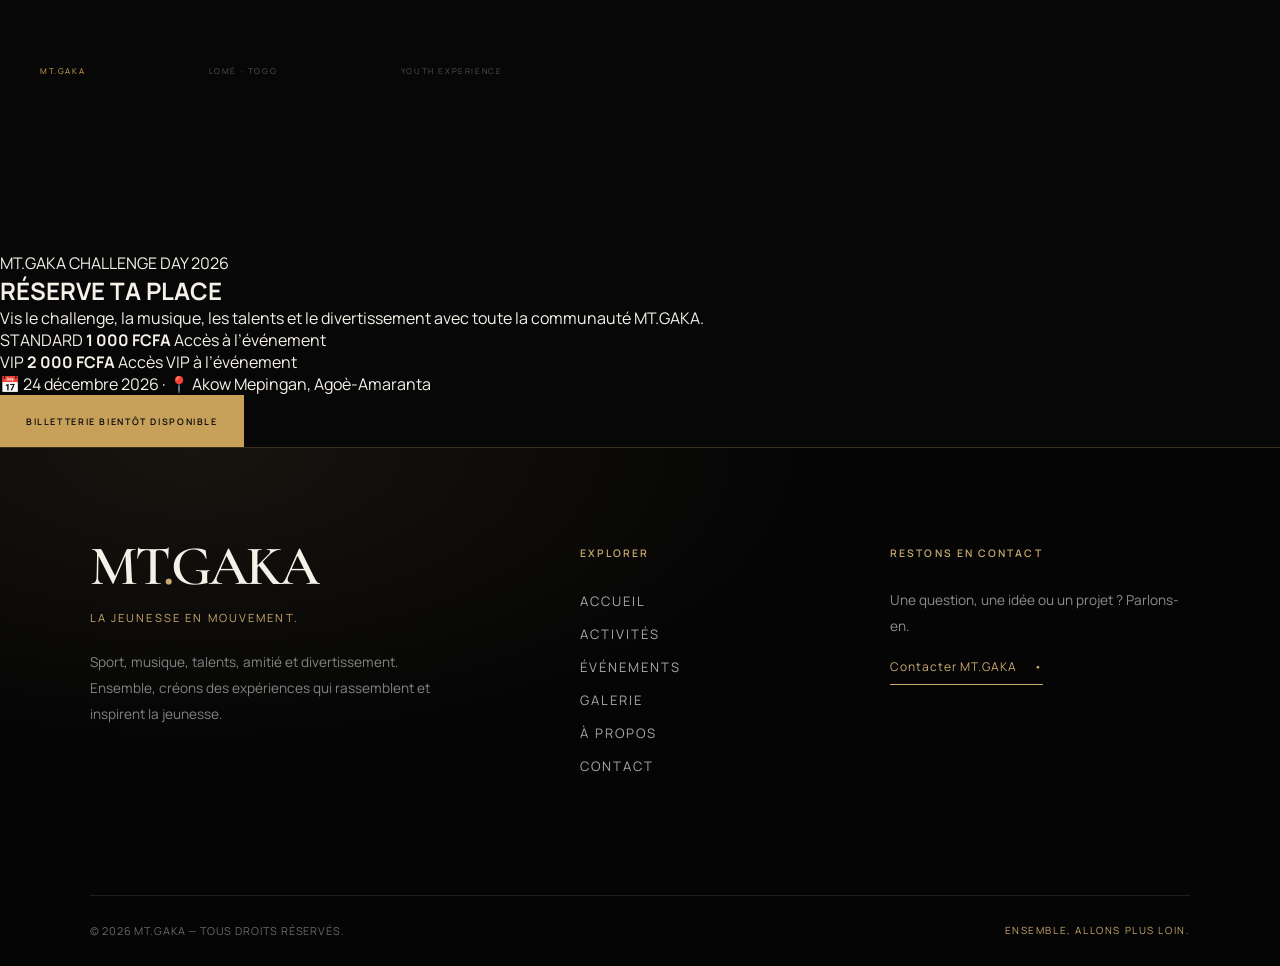
==== commit dec8503b: "index.html aktualisieren" ====
--- a/index.html
+++ b/index.html
@@ -800,6 +800,37 @@
     </div>
 
 </section>
+
+<!-- TICKETS -->
+<section class="tickets-section" id="billets">
+    <div class="tickets-inner">
+        <p class="section-eyebrow">MT.GAKA CHALLENGE DAY 2026</p>
+    <h2>RÉSERVE TA PLACE</h2>
+    <p class="tickets-description">
+        Vis le challenge, la musique, les talents et le divertissement
+        avec toute la communauté MT.GAKA.
+    </p>
+    <div class="tickets-options">
+        <div class="ticket-option">
+            <span class="ticket-type">STANDARD</span>
+            <strong>1 000 FCFA</strong>
+            <span>Accès à l’événement</span>
+        </div>
+        <div class="ticket-option ticket-option-vip">
+            <span class="ticket-type">VIP</span>
+            <strong>2 000 FCFA</strong>
+            <span>Accès VIP à l’événement</span>
+        </div>
+    </div>
+    <p class="tickets-note">
+        📅 24 décembre 2026 · 📍 Akow Mepingan, Agoè-Amaranta
+    </p>
+    <span class="primary-button tickets-button-disabled"
+          aria-disabled="true">
+        BILLETTERIE BIENTÔT DISPONIBLE
+    </span>
+</div>
+</section>
     <!-- =====================================================
          FOOTER
          ===================================================== -->
--- a/css/style.css
+++ b/css/style.css
@@ -5902,4 +5902,34 @@
 .header-action::after {
     content: none !important;
     display: none !important;
+}
+/* MT.GAKA – Platzhalter für Teamfotos */
+.team-photo-placeholder {
+position: relative;
+width: 100%;
+aspect-ratio: 4 / 5;
+display: flex;
+align-items: center;
+justify-content: center;
+margin-bottom: 24px;
+overflow: hidden;
+background: linear-gradient(145deg, #171717, #080808 70%);
+border: 1px solid rgba(201, 169, 110, 0.45);
+box-sizing: border-box;
+}
+
+.team-photo-placeholder::before {
+content: “”;
+position: absolute;
+inset: 10px;
+border: 1px solid rgba(201, 169, 110, 0.2);
+pointer-events: none;
+}
+
+.team-photo-placeholder span {
+position: relative;
+color: #c9a96e;
+font-size: 12px;
+letter-spacing: 5px;
+text-transform: uppercase;
 }
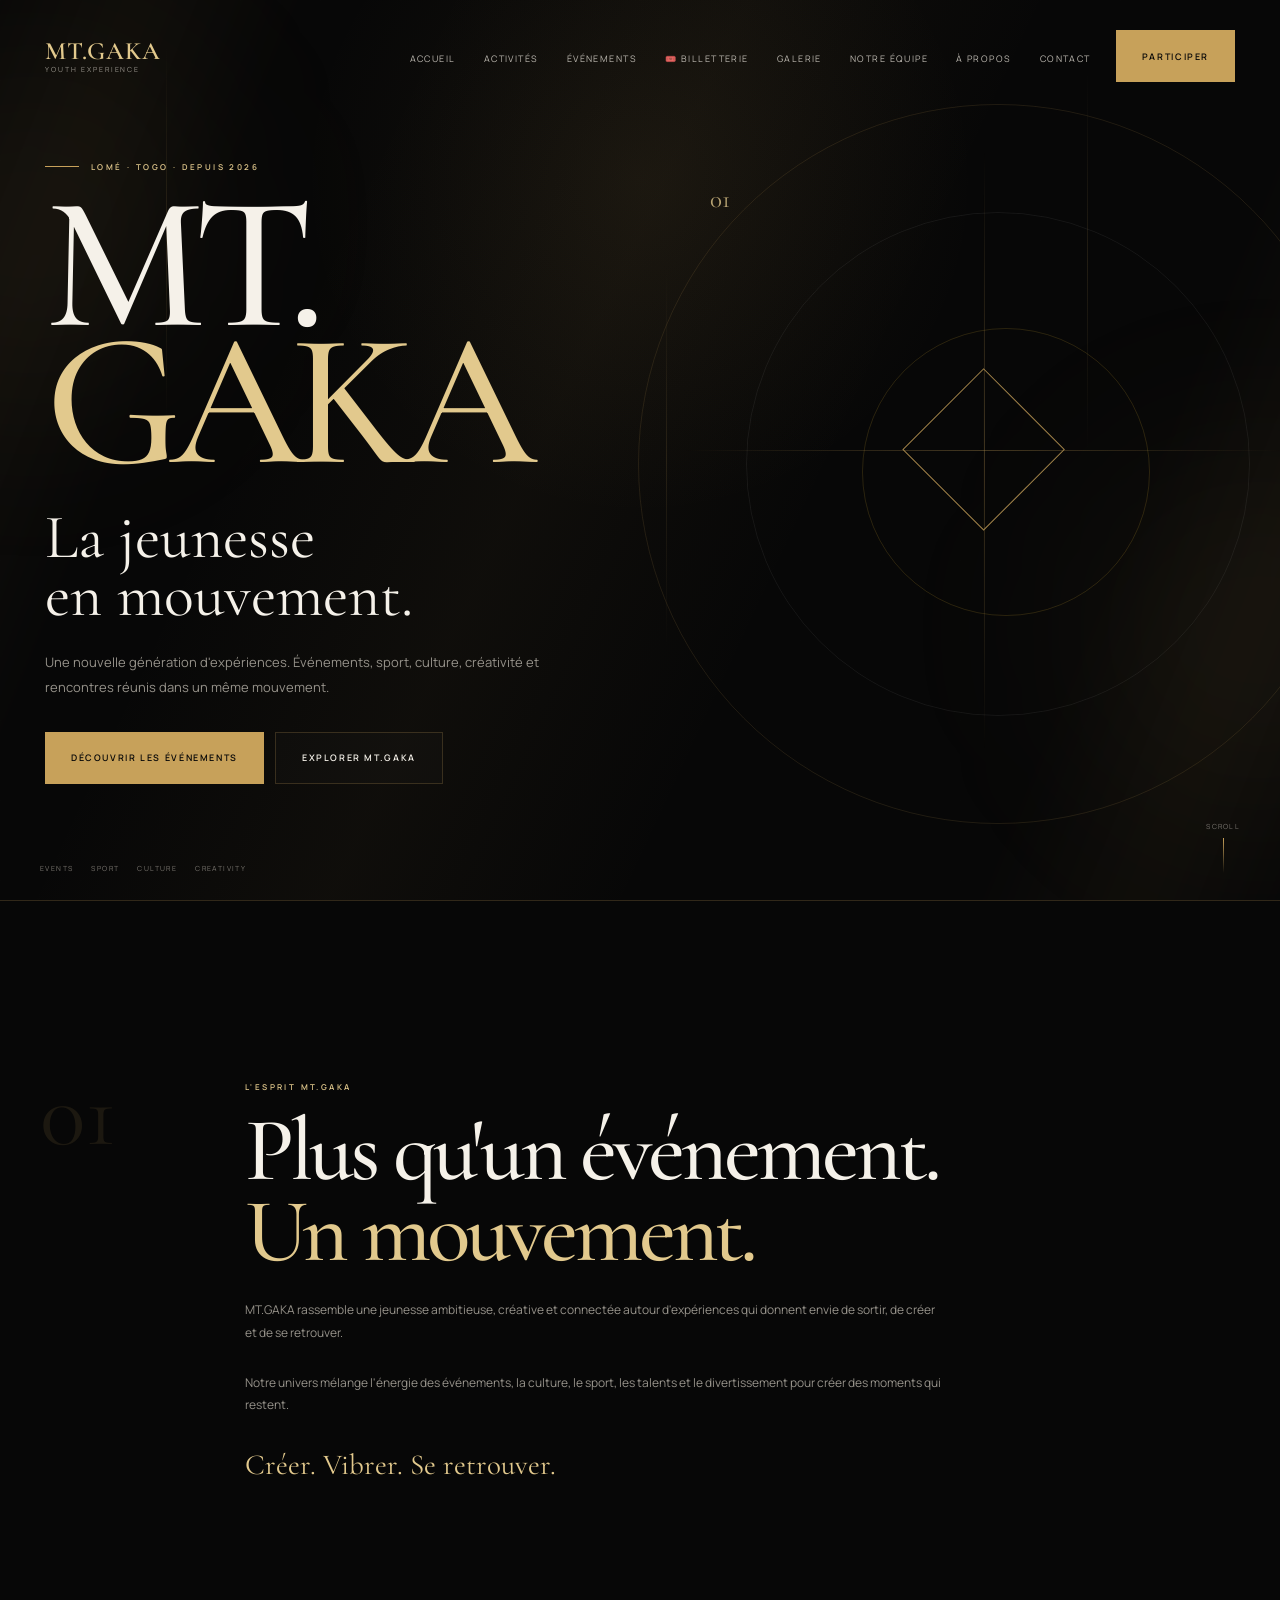
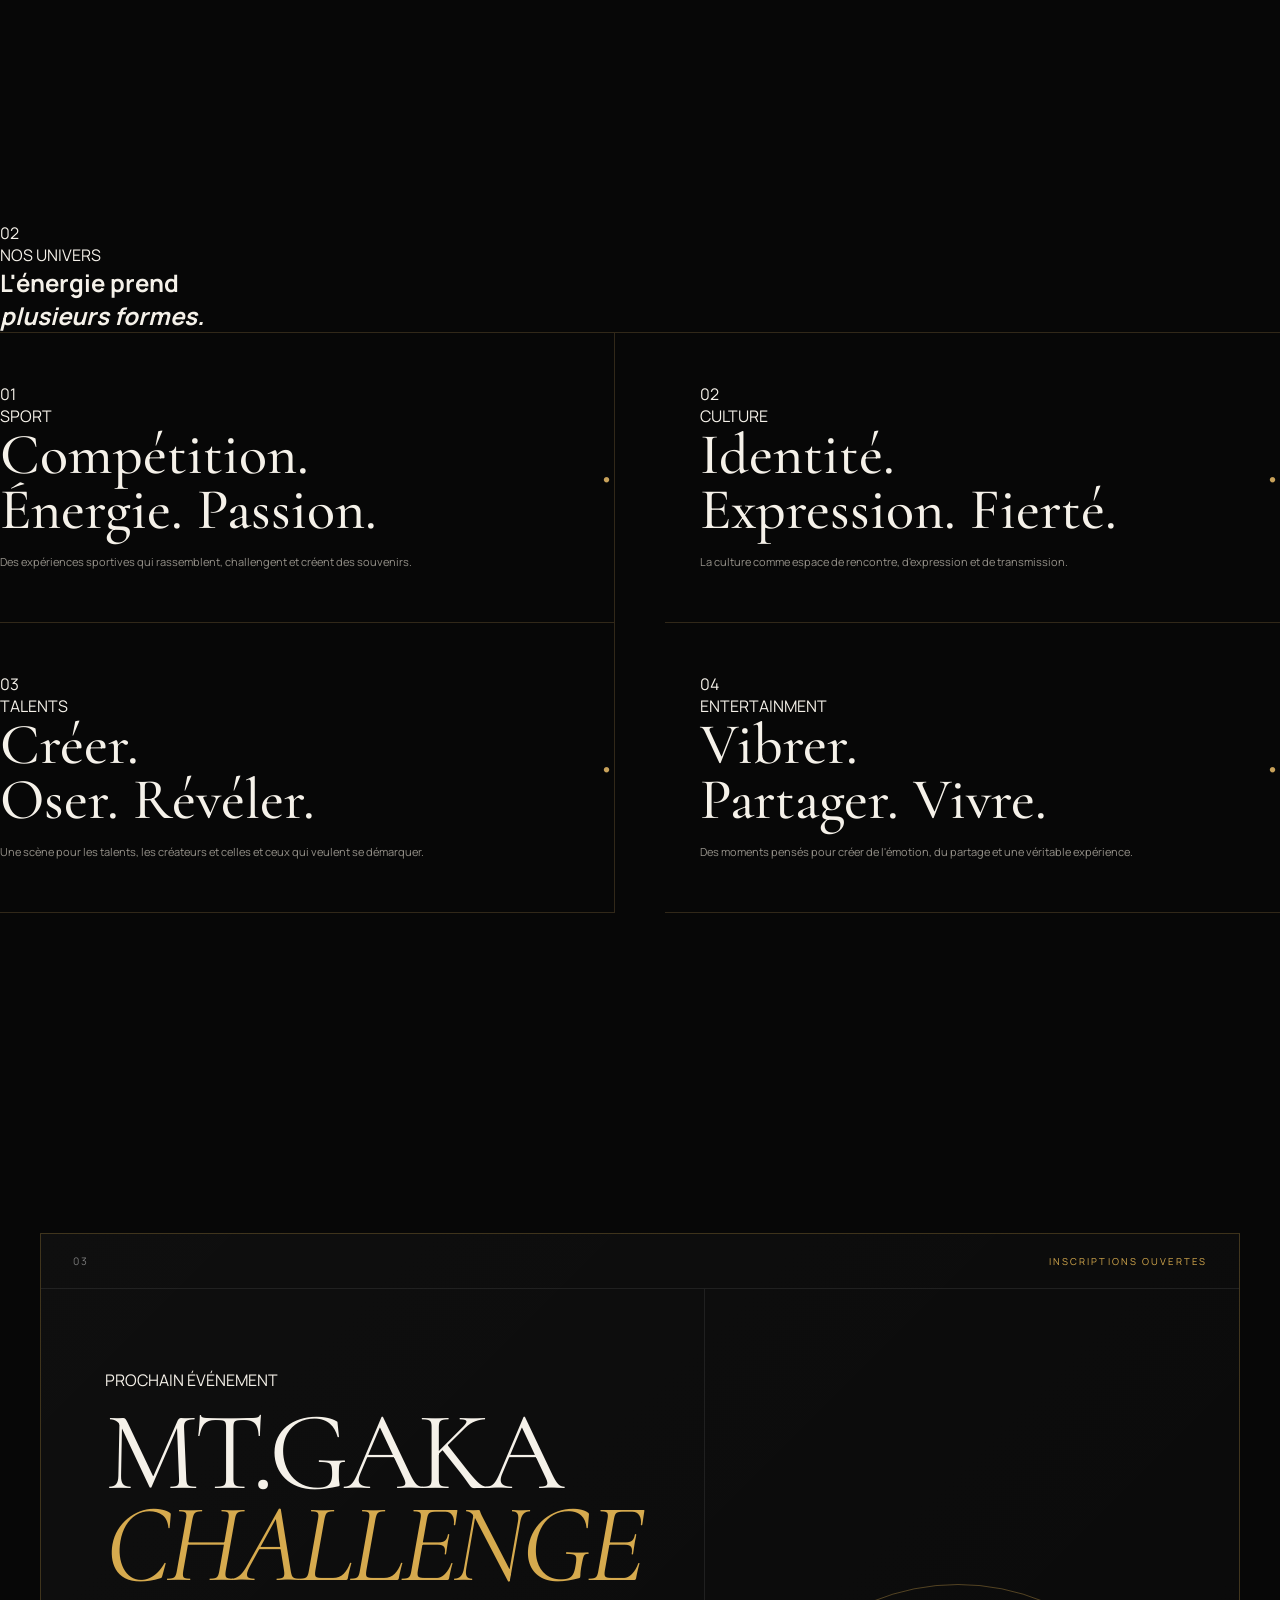
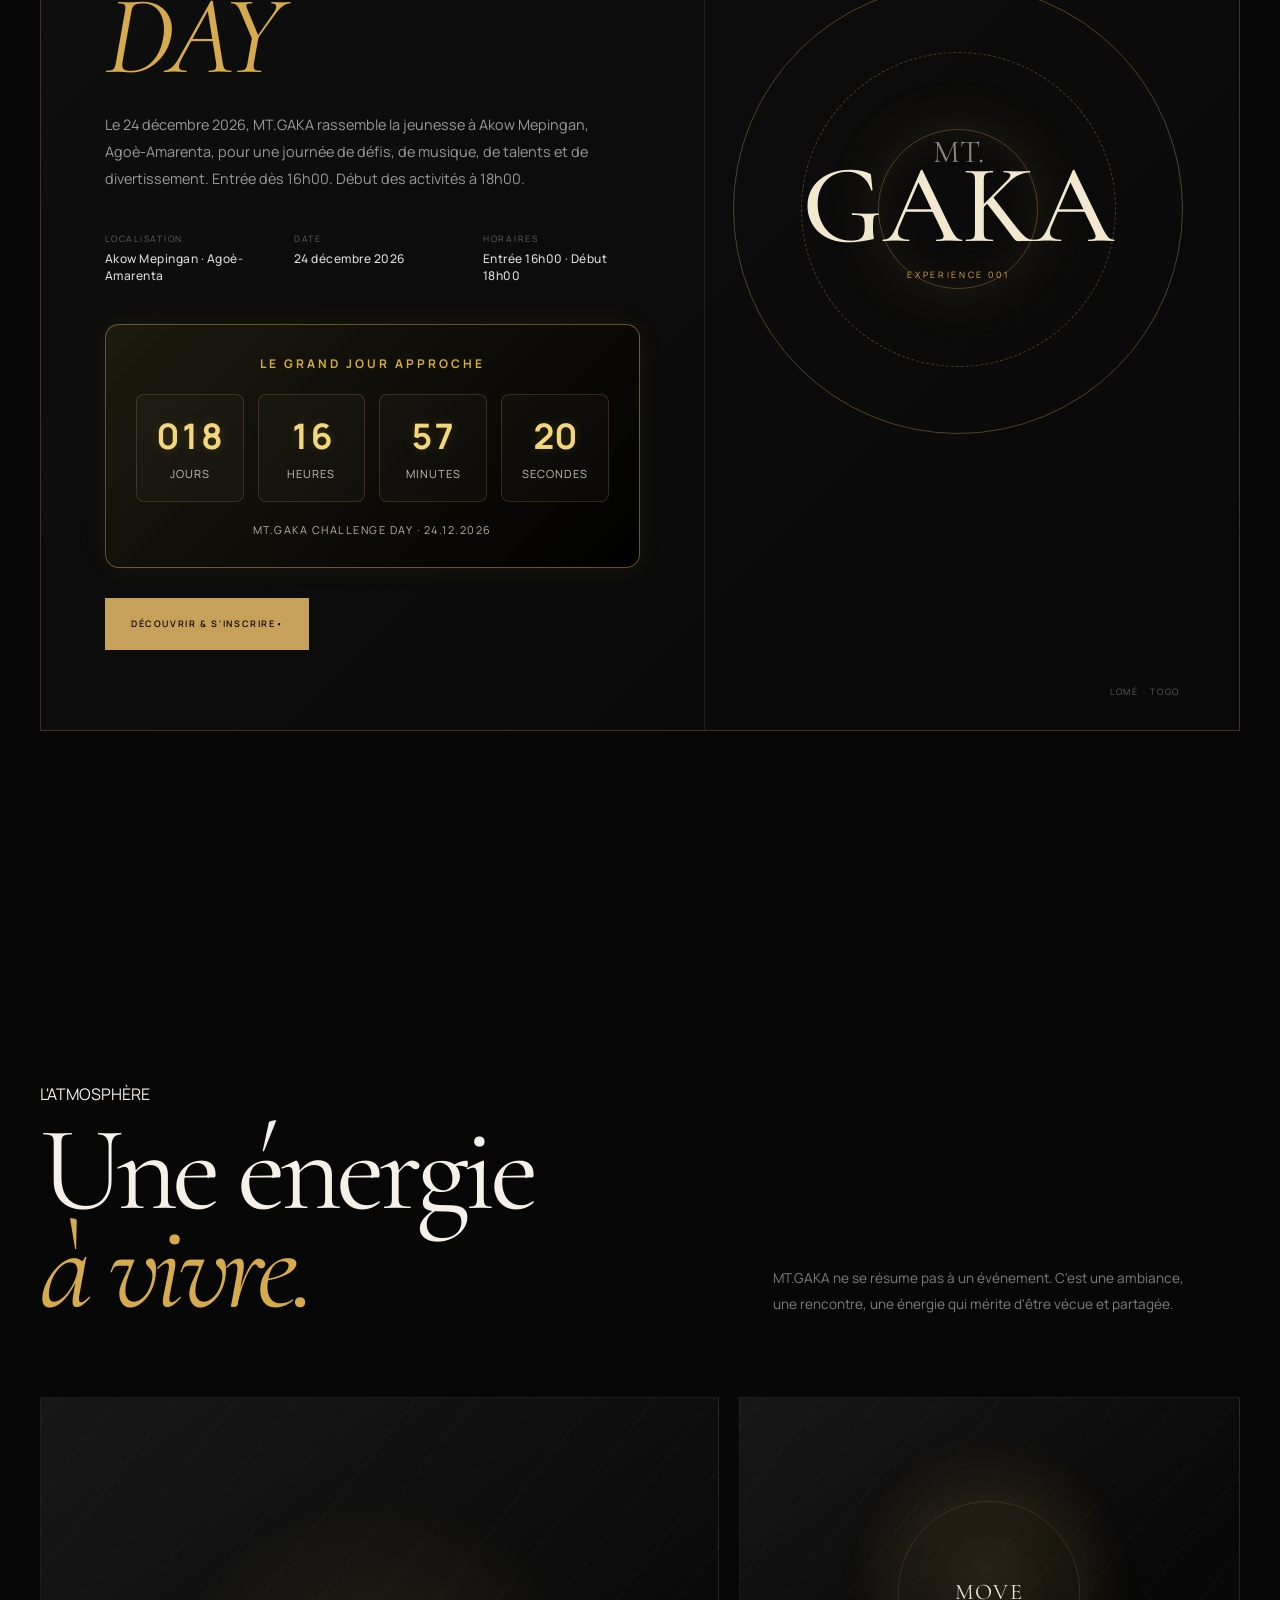
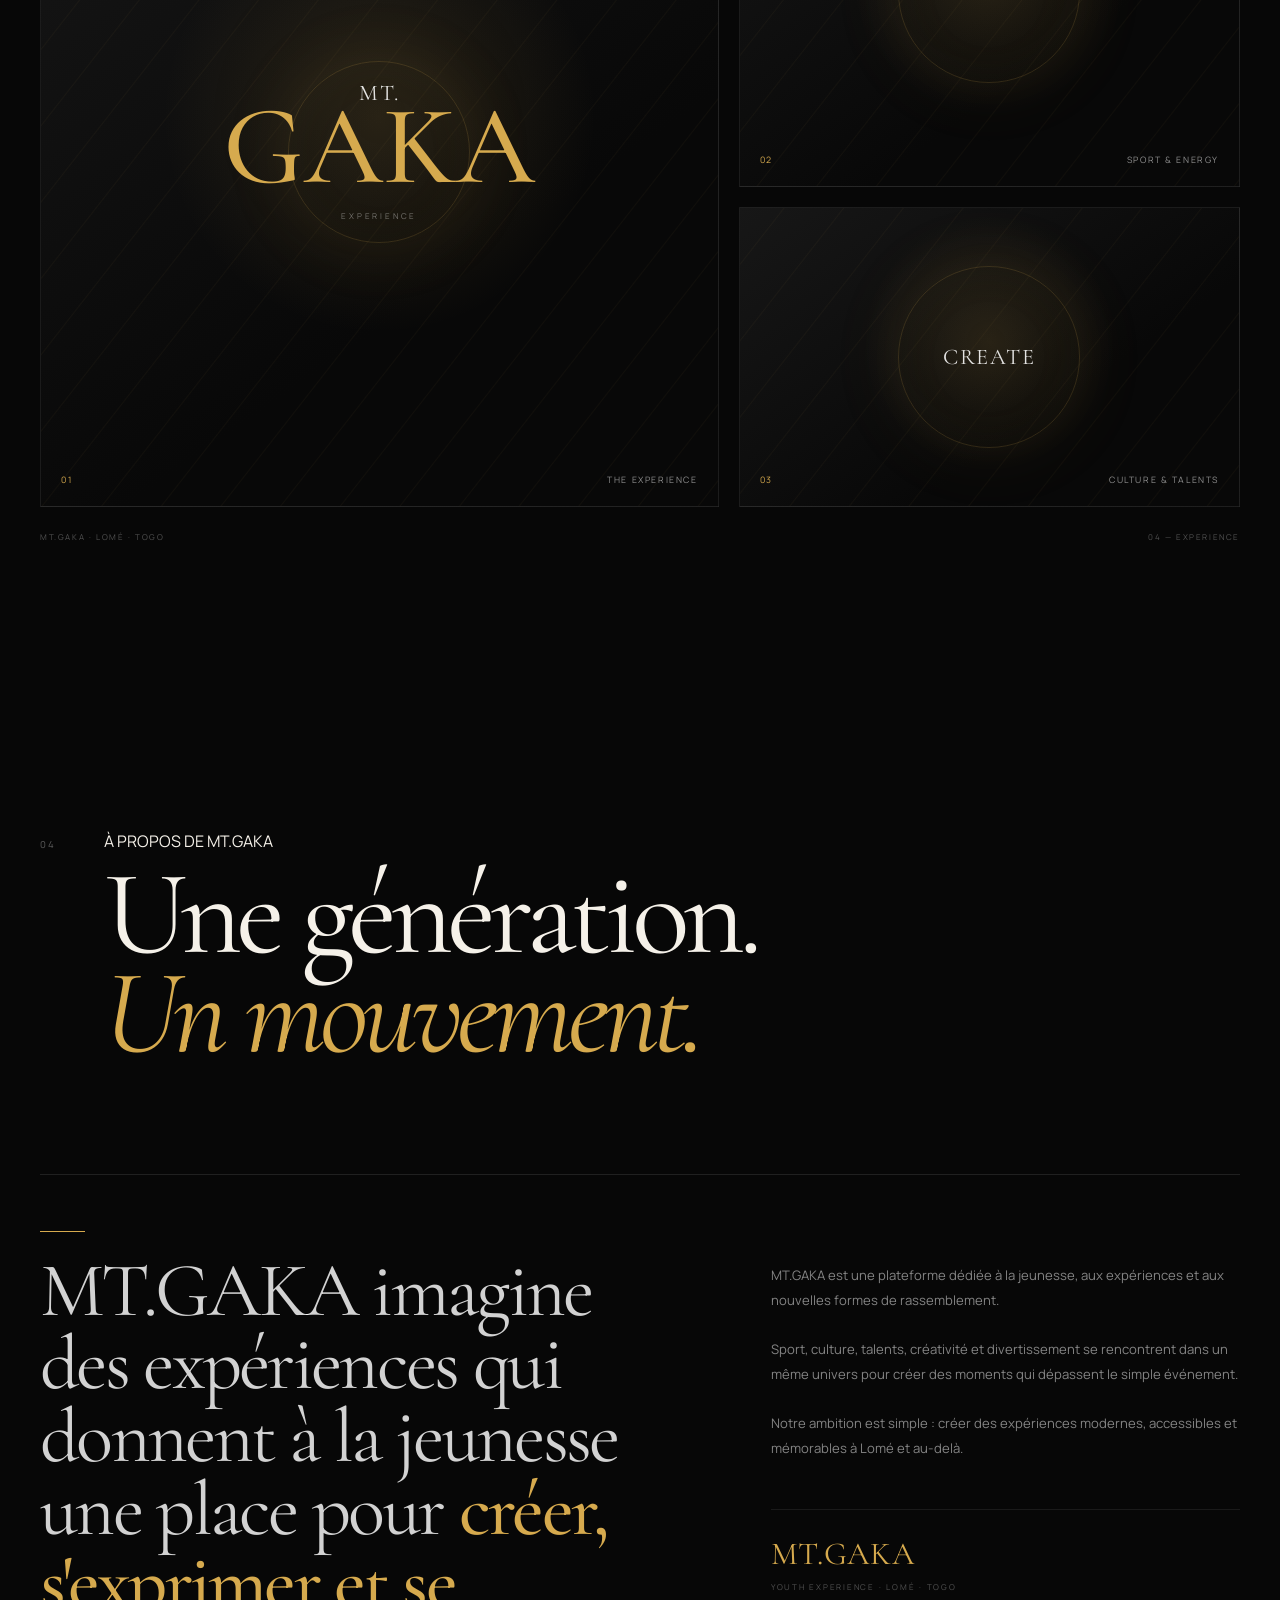
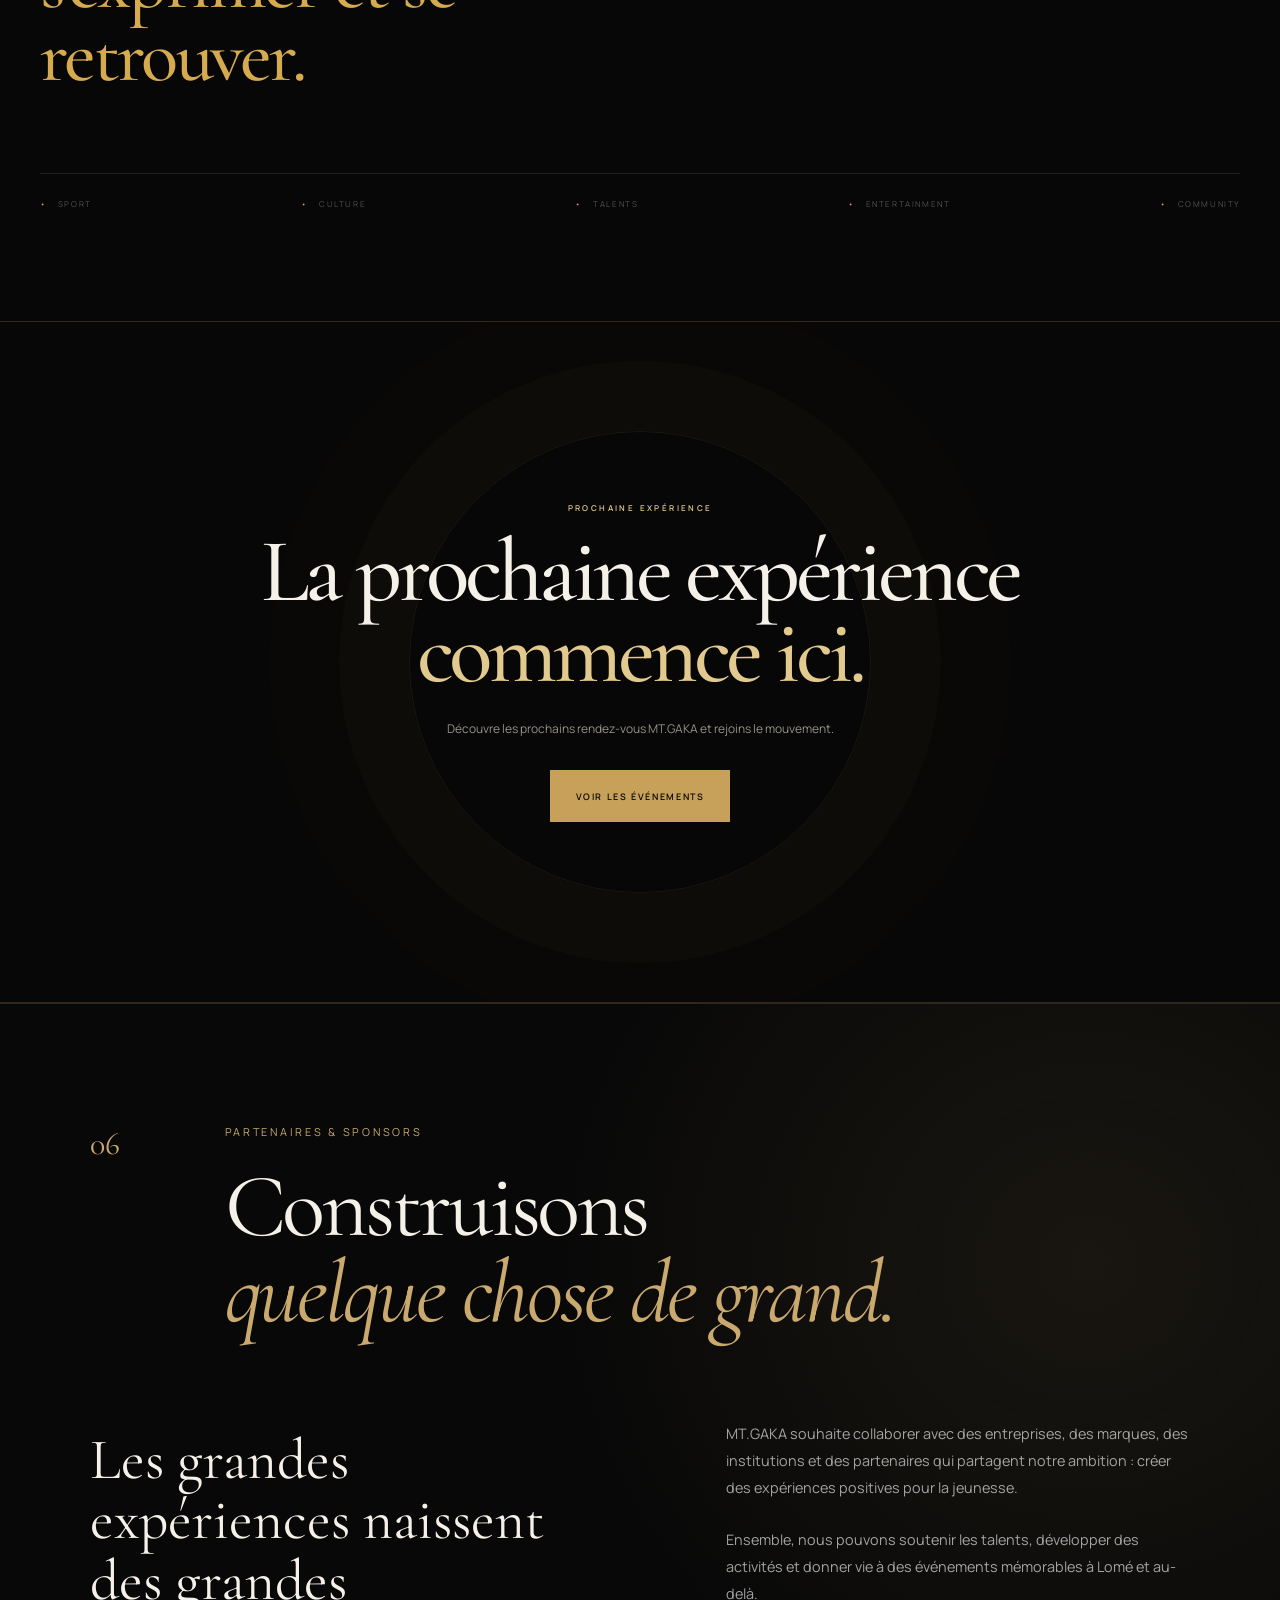
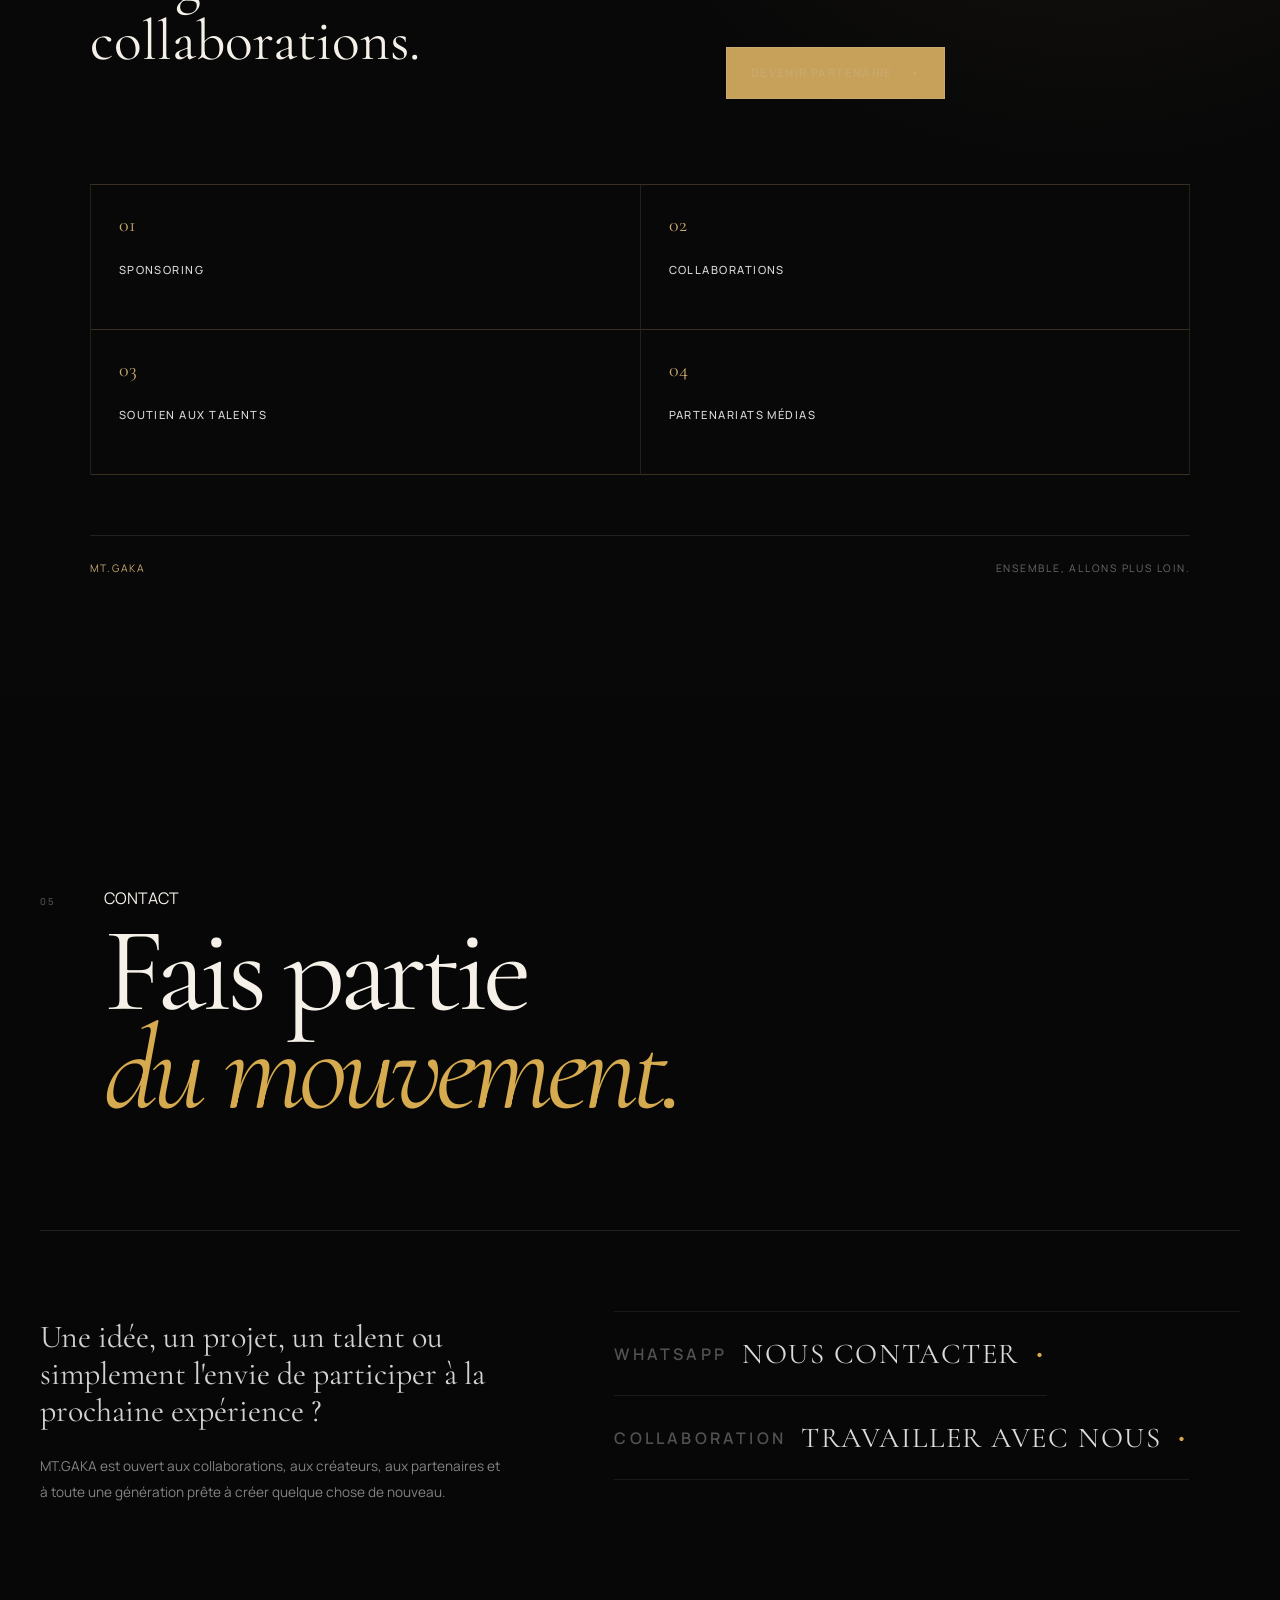
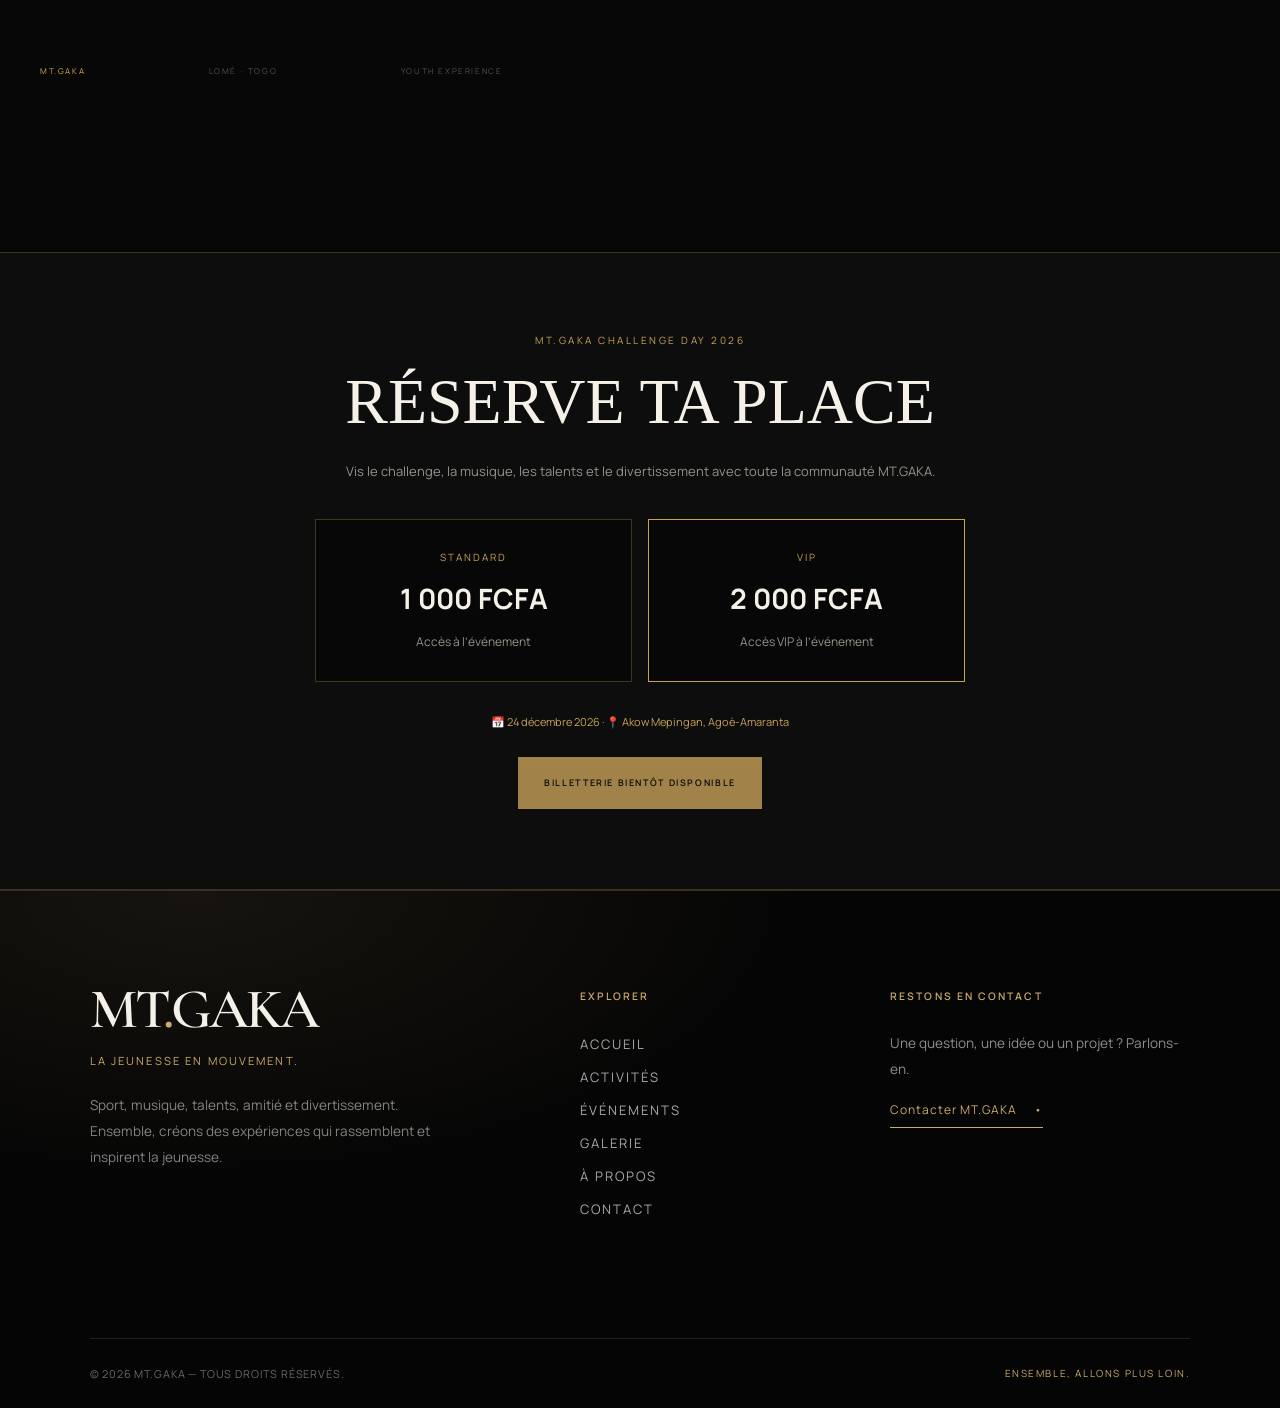
==== commit 2ef98ba9: "index.html aktualisieren" ====
--- a/index.html
+++ b/index.html
@@ -77,16 +77,20 @@
                     </li>
 
                     <li>
-                        <a href="evenements.html">
-                            Événements
-                        </a>
-                    </li>
-
-                    <li>
-                        <a href="galerie.html">
-                            Galerie
-                        </a>
-                    </li>
+    <a href="evenements.html">
+        Événements
+    </a>
+</li>
+<li>
+    <a href="ticket.html">
+        🎟️ Billetterie
+    </a>
+</li>
+<li>
+    <a href="galerie.html">
+        Galerie
+    </a>
+</li>
 
 <li>
     <a href="equipe.html">
--- a/css/style.css
+++ b/css/style.css
@@ -5932,4 +5932,135 @@
 font-size: 12px;
 letter-spacing: 5px;
 text-transform: uppercase;
+}
+/* =========================================================
+MT.GAKA — TICKET SECTION
+========================================================= */
+
+.tickets-section {
+display: block;
+position: relative;
+width: 100%;
+padding: 80px 20px;
+background: #0d0d0d;
+border-top: 1px solid rgba(199, 161, 90, 0.25);
+border-bottom: 1px solid rgba(199, 161, 90, 0.25);
+}
+
+.tickets-inner {
+width: min(100%, 900px);
+margin: 0 auto;
+text-align: center;
+}
+
+.tickets-section .section-eyebrow {
+color: #c7a15a;
+font-size: 10px;
+letter-spacing: 0.25em;
+margin-bottom: 18px;
+}
+
+.tickets-section h2 {
+color: #f5f1e9;
+font-family: “Cormorant Garamond”, Georgia, serif;
+font-size: clamp(36px, 9vw, 64px);
+font-weight: 500;
+margin-bottom: 20px;
+}
+
+.tickets-description {
+max-width: 600px;
+margin: 0 auto 35px;
+color: #96928a;
+font-size: 13px;
+line-height: 1.9;
+}
+
+.tickets-options {
+display: grid;
+grid-template-columns: 1fr;
+gap: 16px;
+max-width: 650px;
+margin: 0 auto 30px;
+}
+
+.ticket-option {
+padding: 30px 20px;
+border: 1px solid rgba(199, 161, 90, 0.3);
+background: #070707;
+}
+
+.ticket-option-vip {
+border-color: #c7a15a;
+}
+
+.ticket-type {
+display: block;
+color: #c7a15a;
+font-size: 10px;
+letter-spacing: 0.2em;
+margin-bottom: 15px;
+}
+
+.ticket-option strong {
+display: block;
+color: #f5f1e9;
+font-size: 28px;
+margin-bottom: 12px;
+}
+
+.ticket-option > span:last-child {
+color: #96928a;
+font-size: 12px;
+}
+
+.tickets-note {
+color: #c7a15a;
+font-size: 11px;
+line-height: 1.8;
+margin-bottom: 25px;
+}
+
+.tickets-button-disabled {
+color: #080808;
+background: #c7a15a;
+opacity: 0.8;
+cursor: not-allowed;
+}
+
+@media (min-width: 600px) {
+.tickets-options {
+grid-template-columns: repeat(2, minmax(0, 1fr));
+}
+}
+/* YESUVI RASTA – längeres Bild */
+.guest-artist-card img {
+    width: 100%;
+    height: 225px;
+    object-fit: cover;
+    object-position: top center;
+    display: block;
+}
+/* KIKI FRED – Name unter dem Bild */
+.kiki-fred-card {
+display: flex;
+flex-direction: column;
+align-items: center;
+justify-content: flex-start;
+gap: 10px;
+}
+
+.kiki-fred-card img {
+    display: block;
+    width: 100%;
+    max-width: 100%;
+    height: 120px;
+    object-fit: cover;
+    object-position: center;
+}
+
+.kiki-fred-card span {
+    display: block;
+    width: 100%;
+    text-align: center;
 }
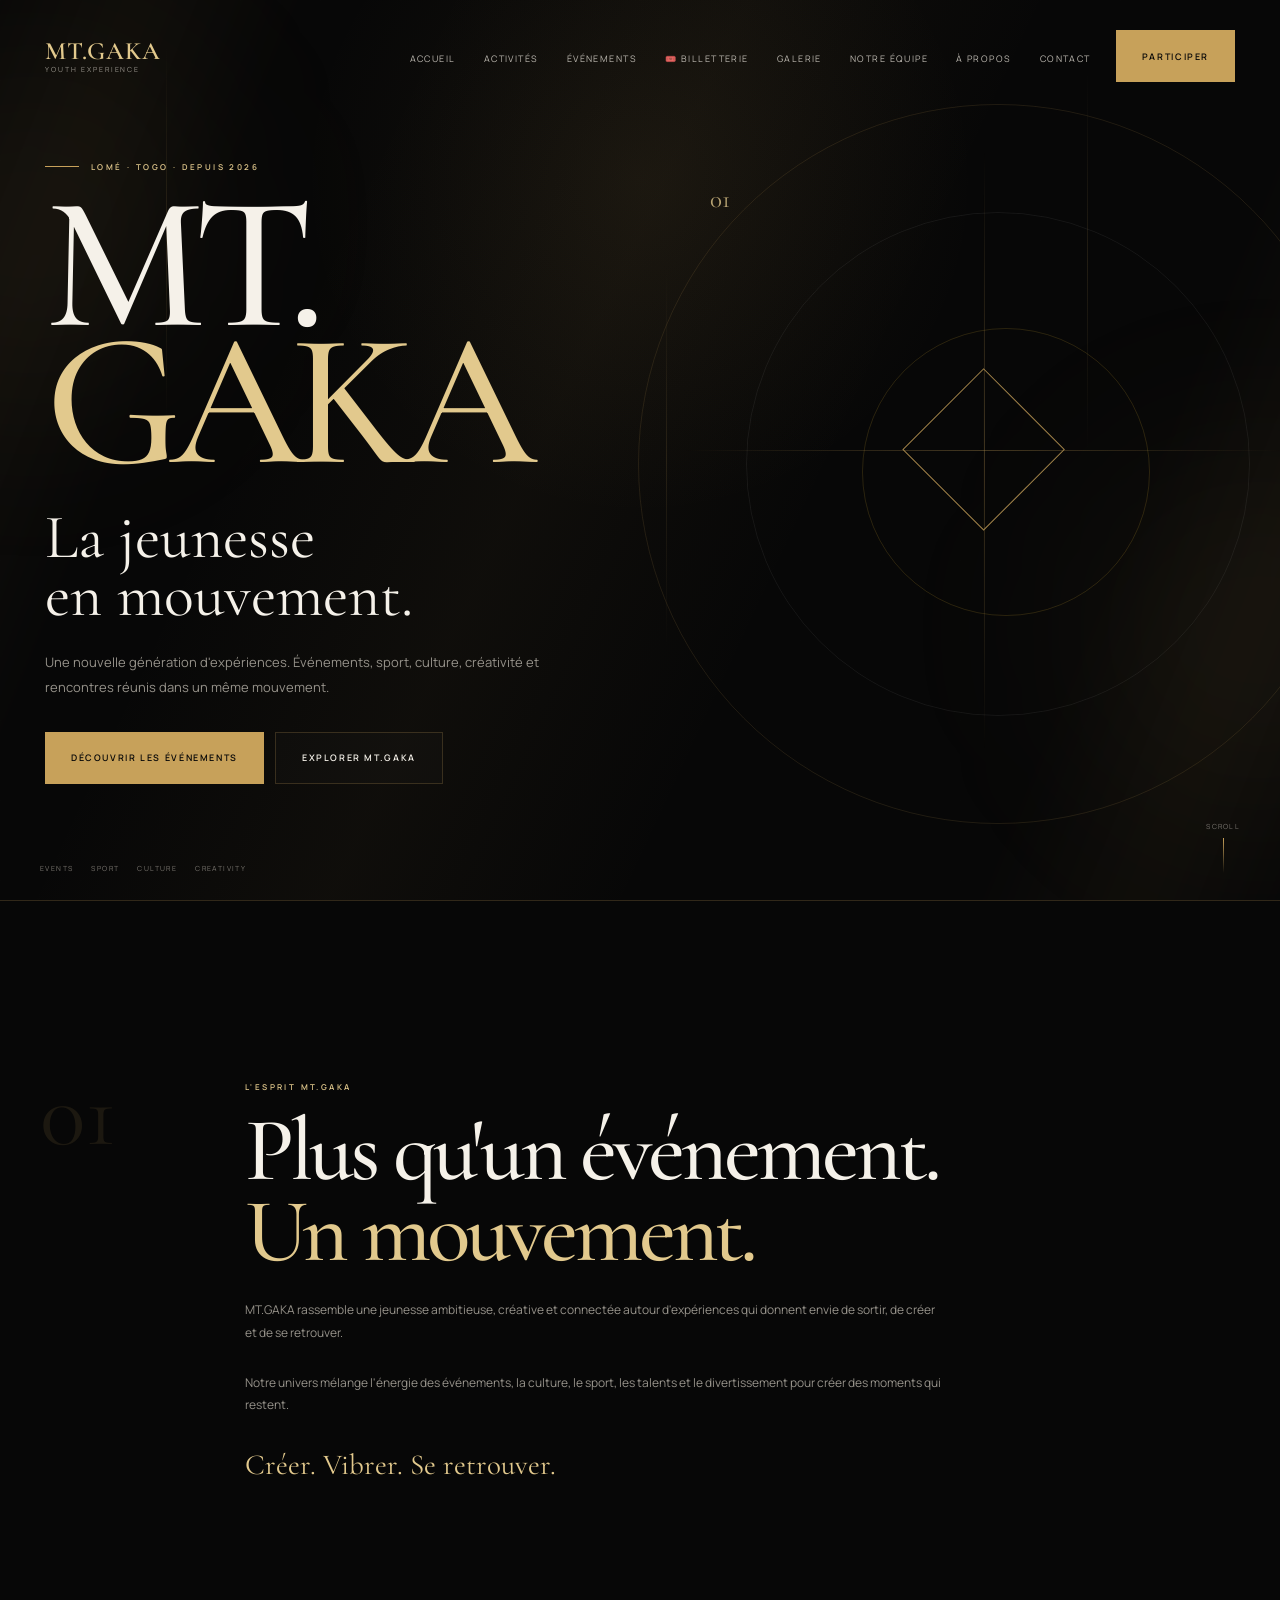
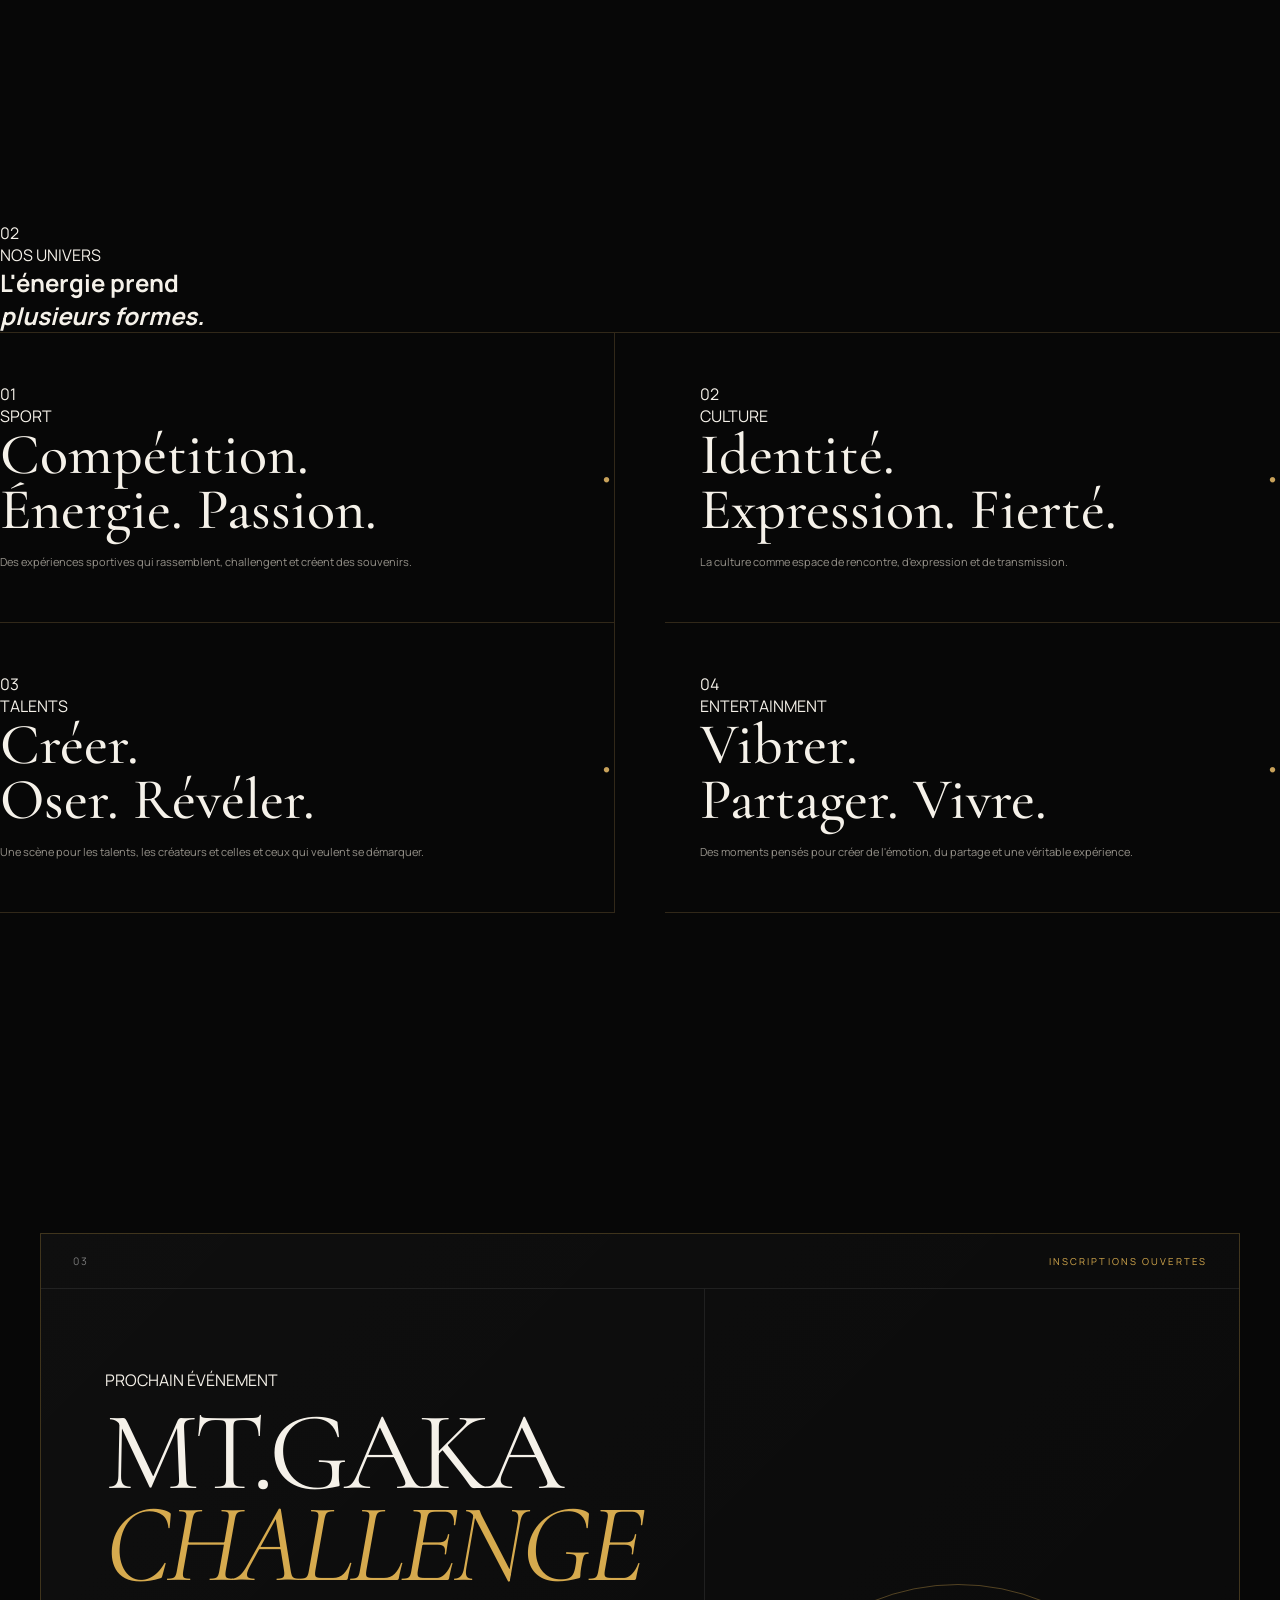
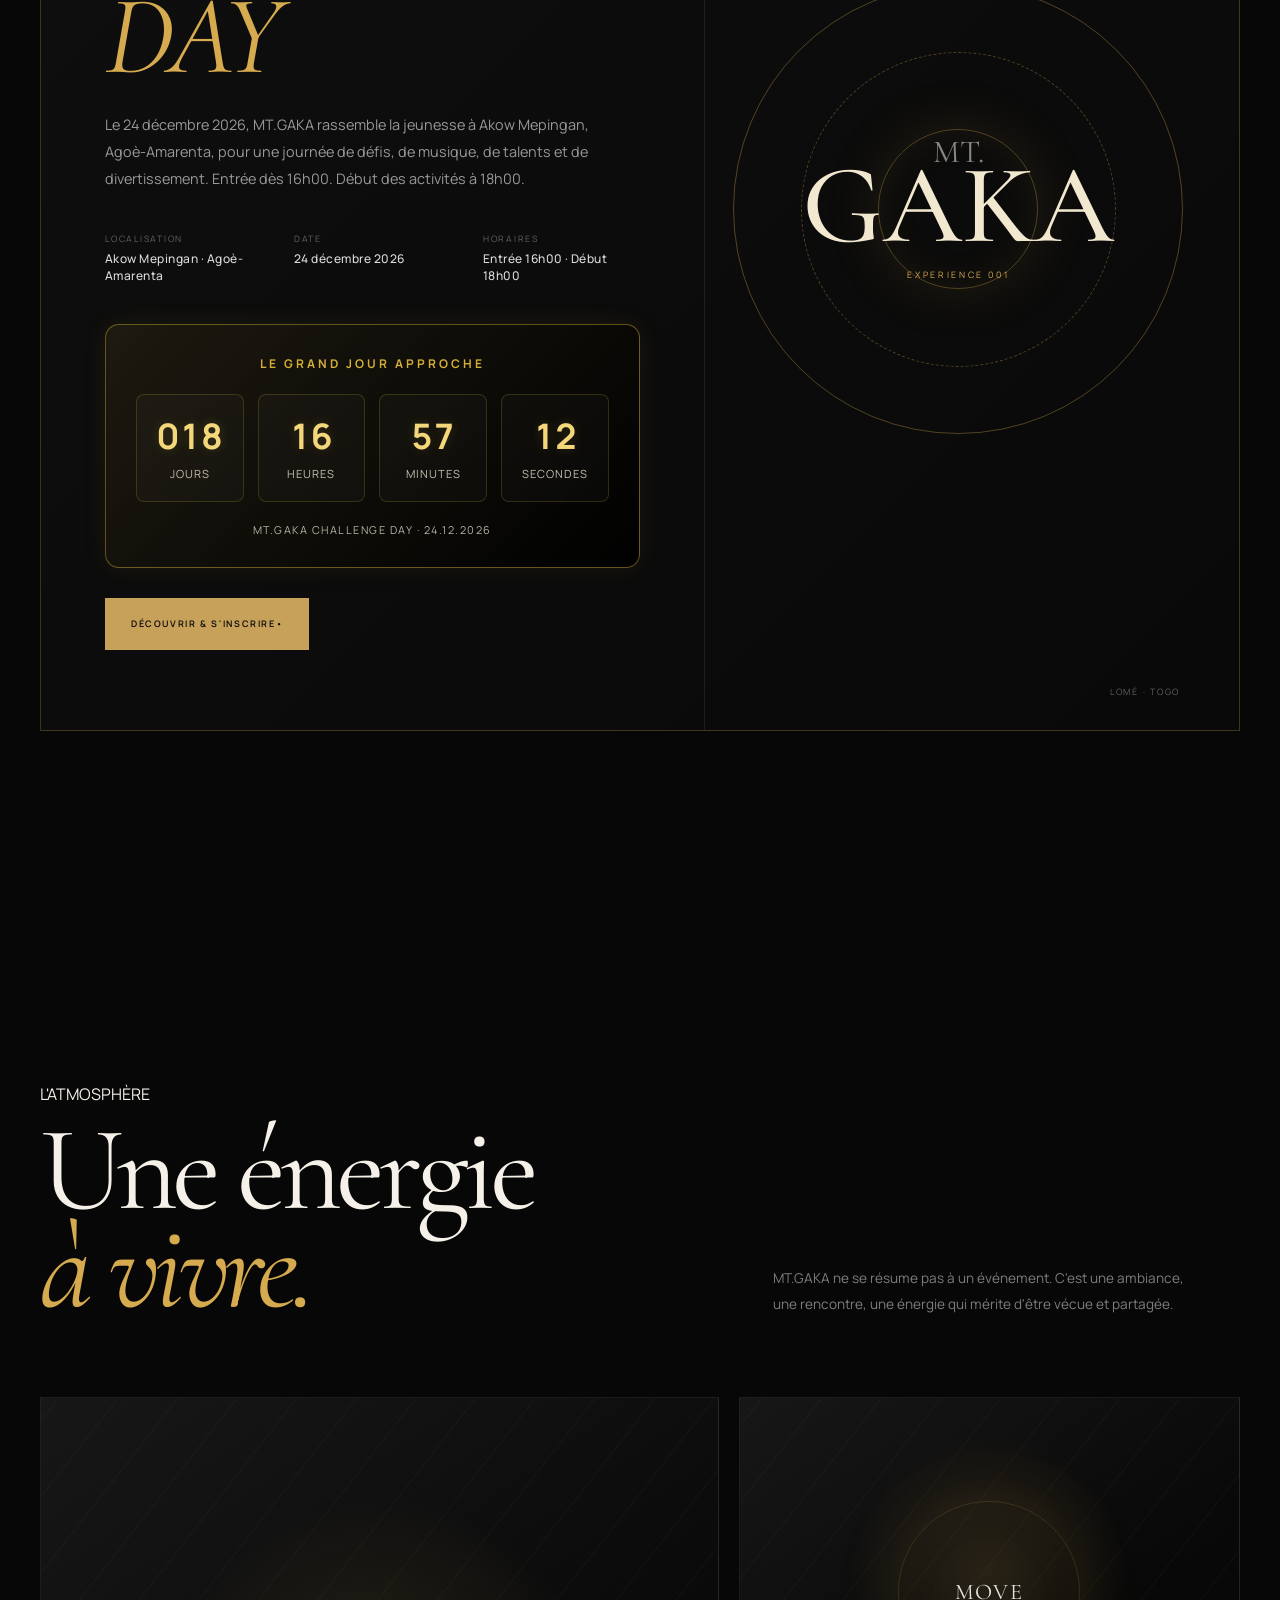
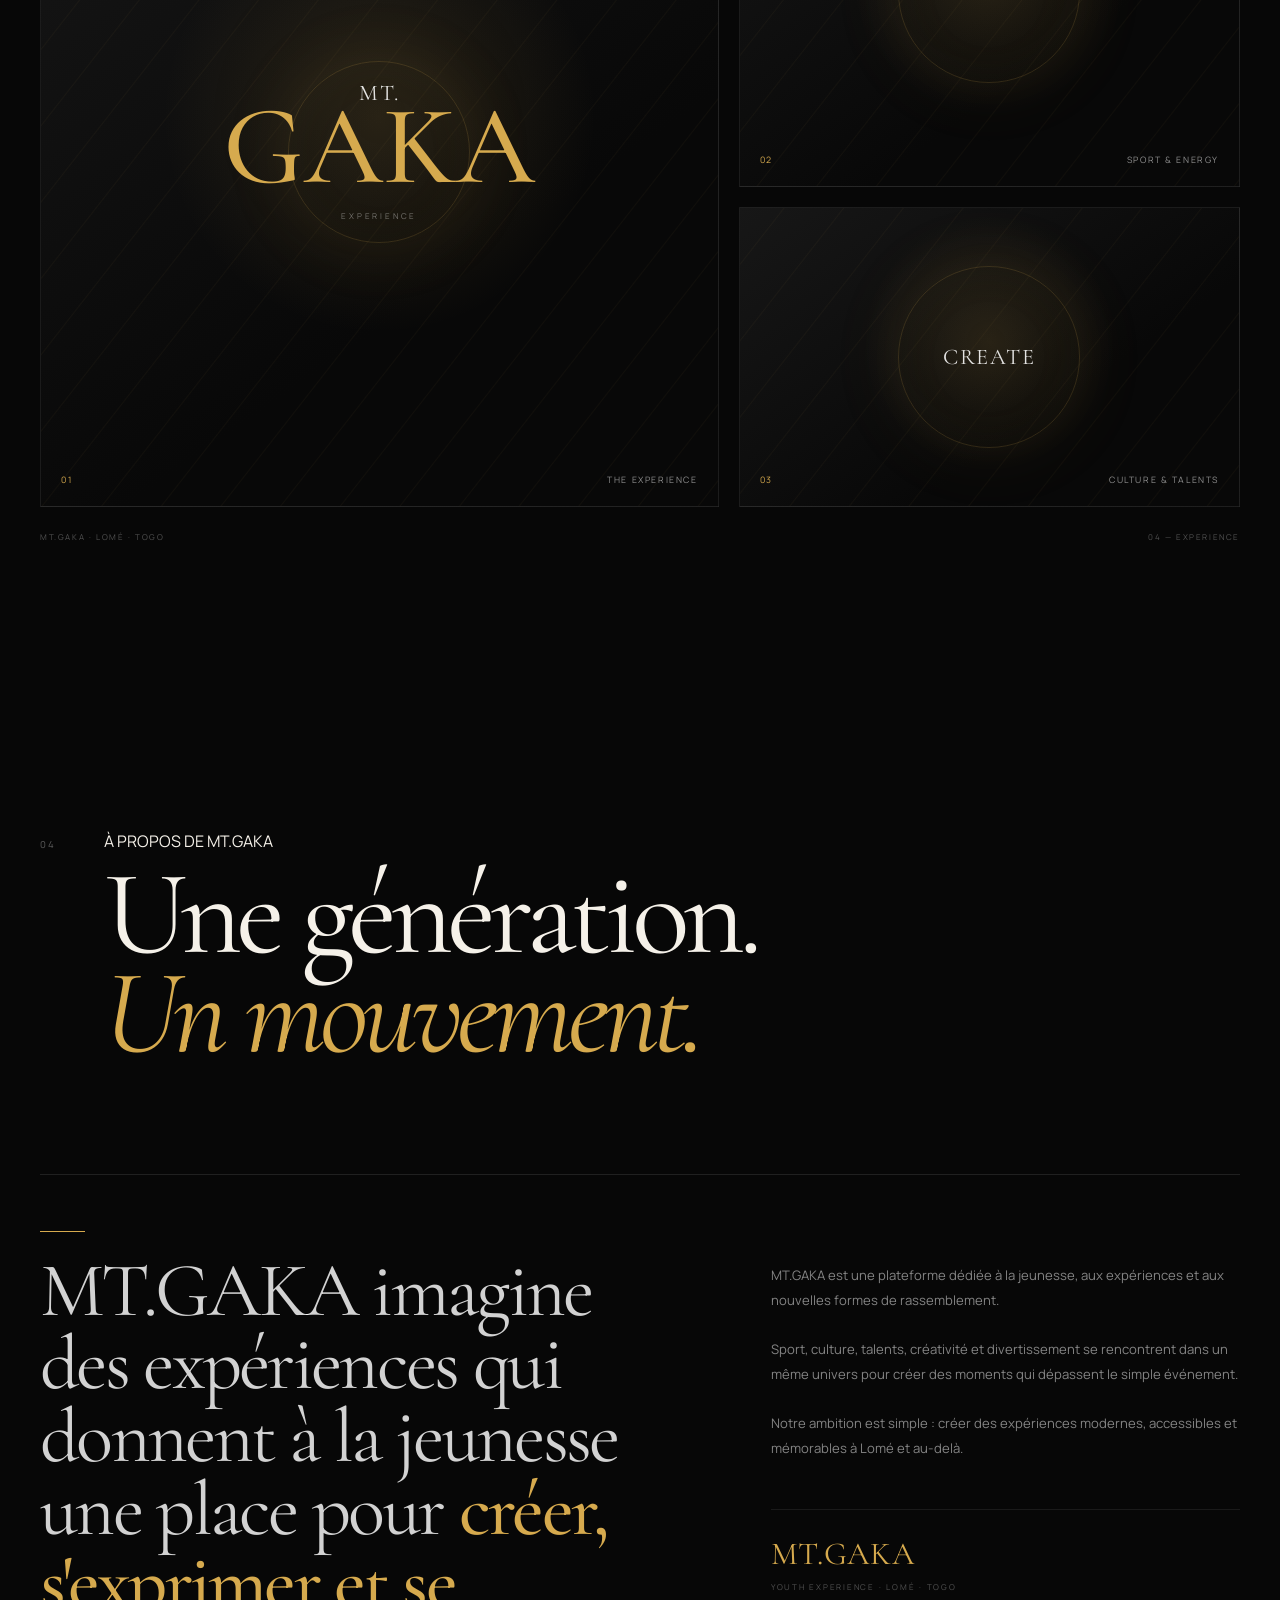
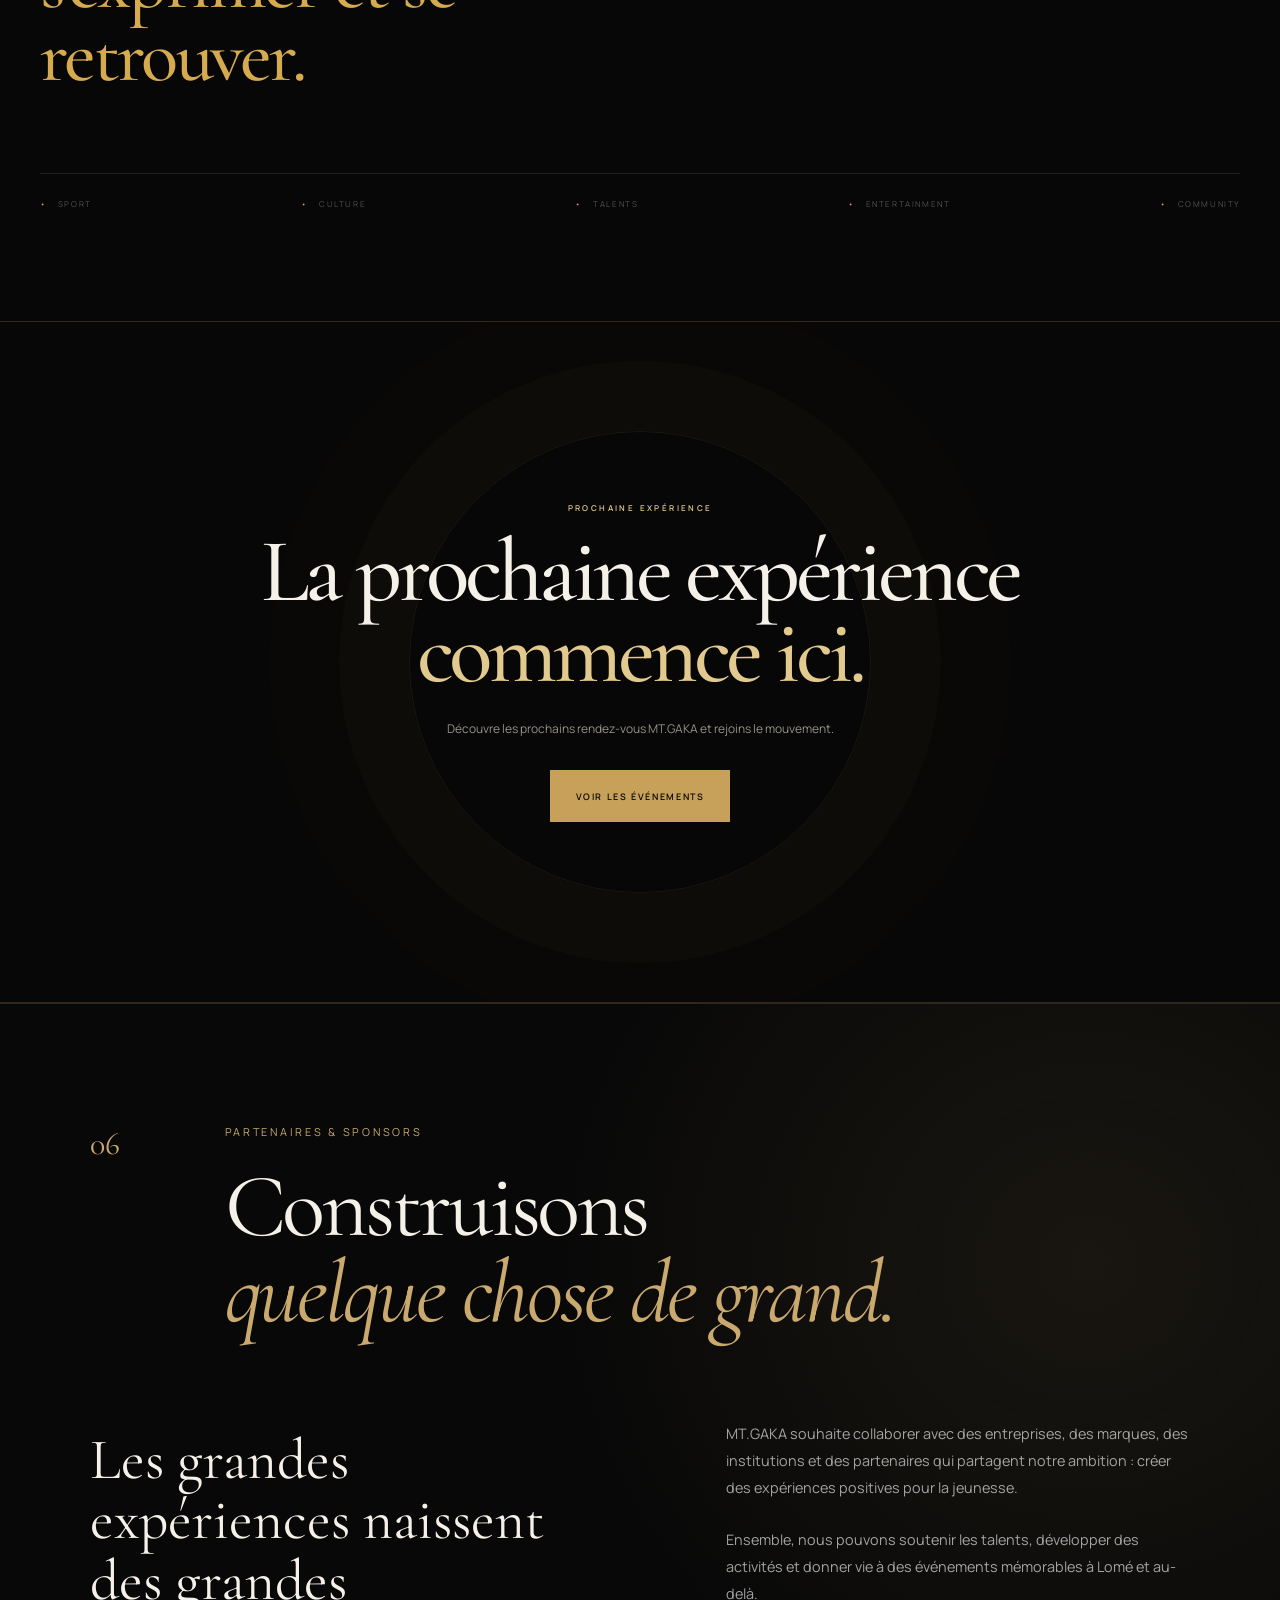
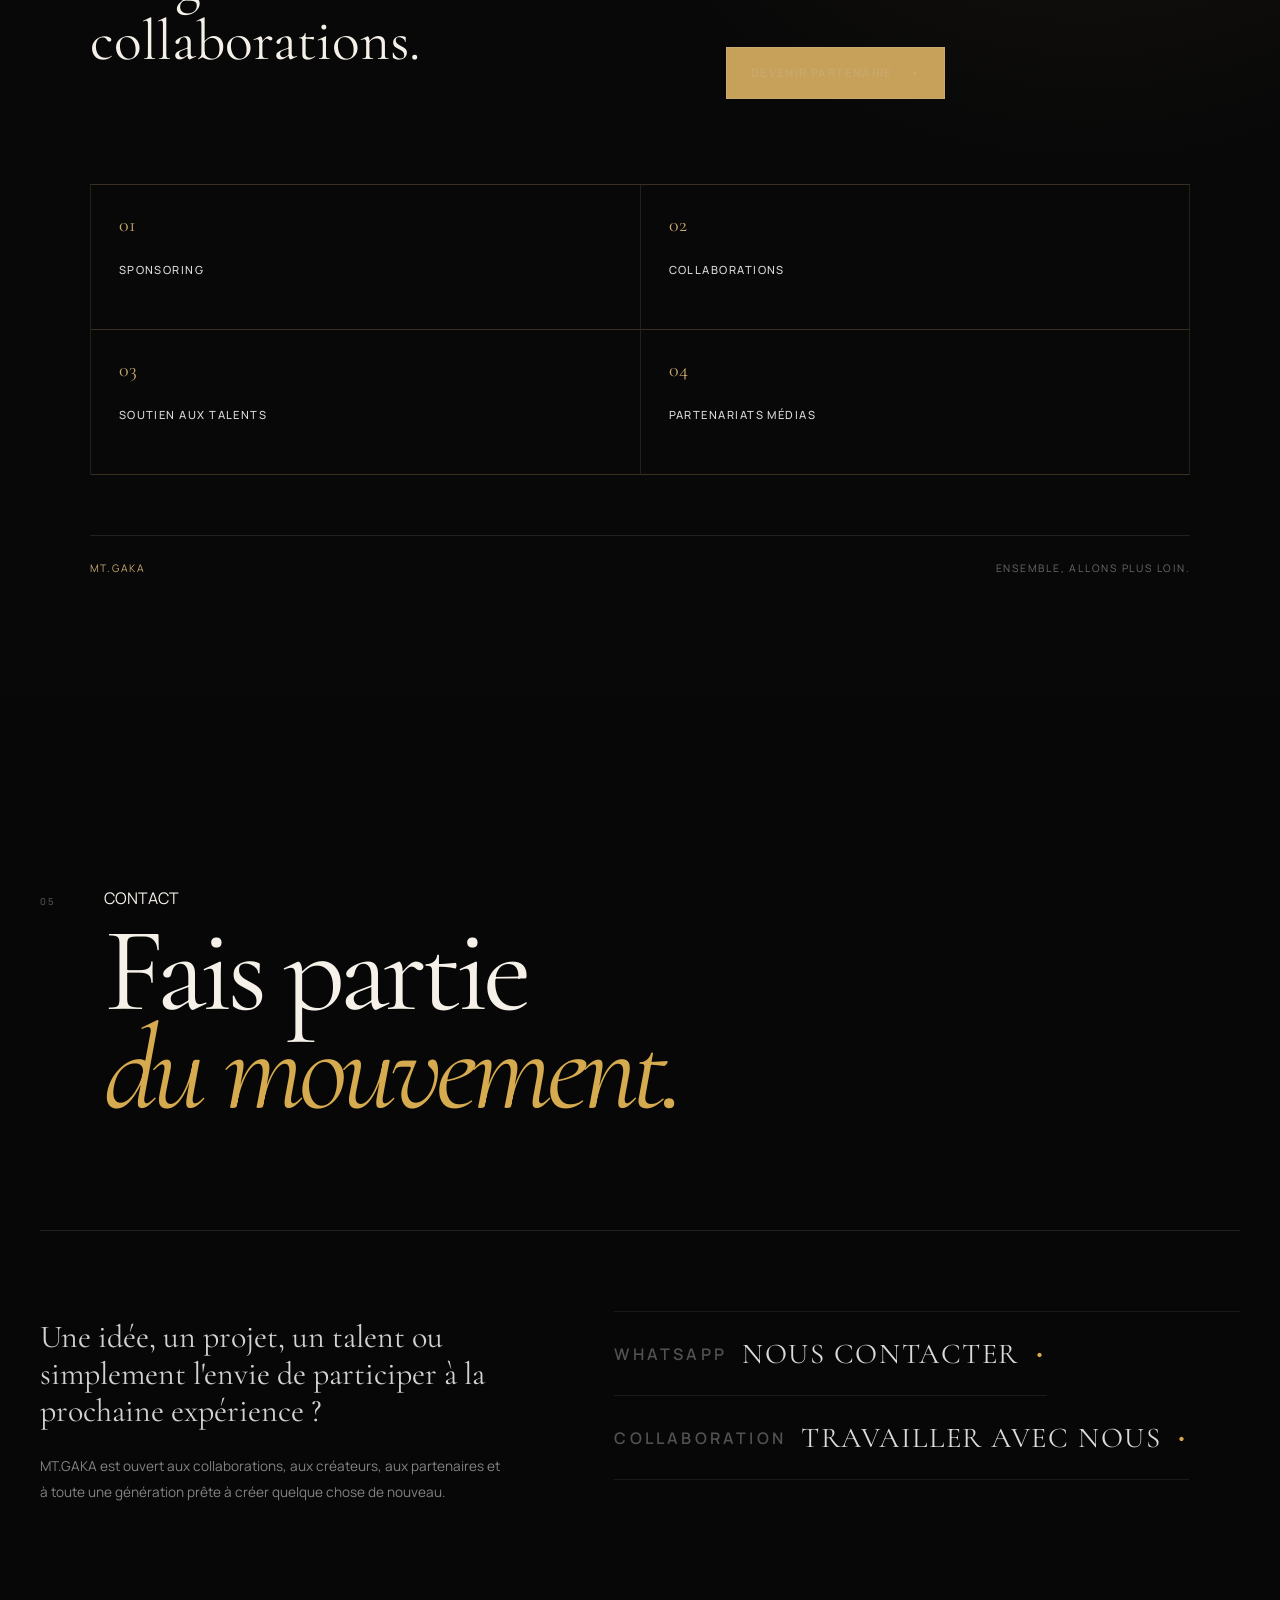
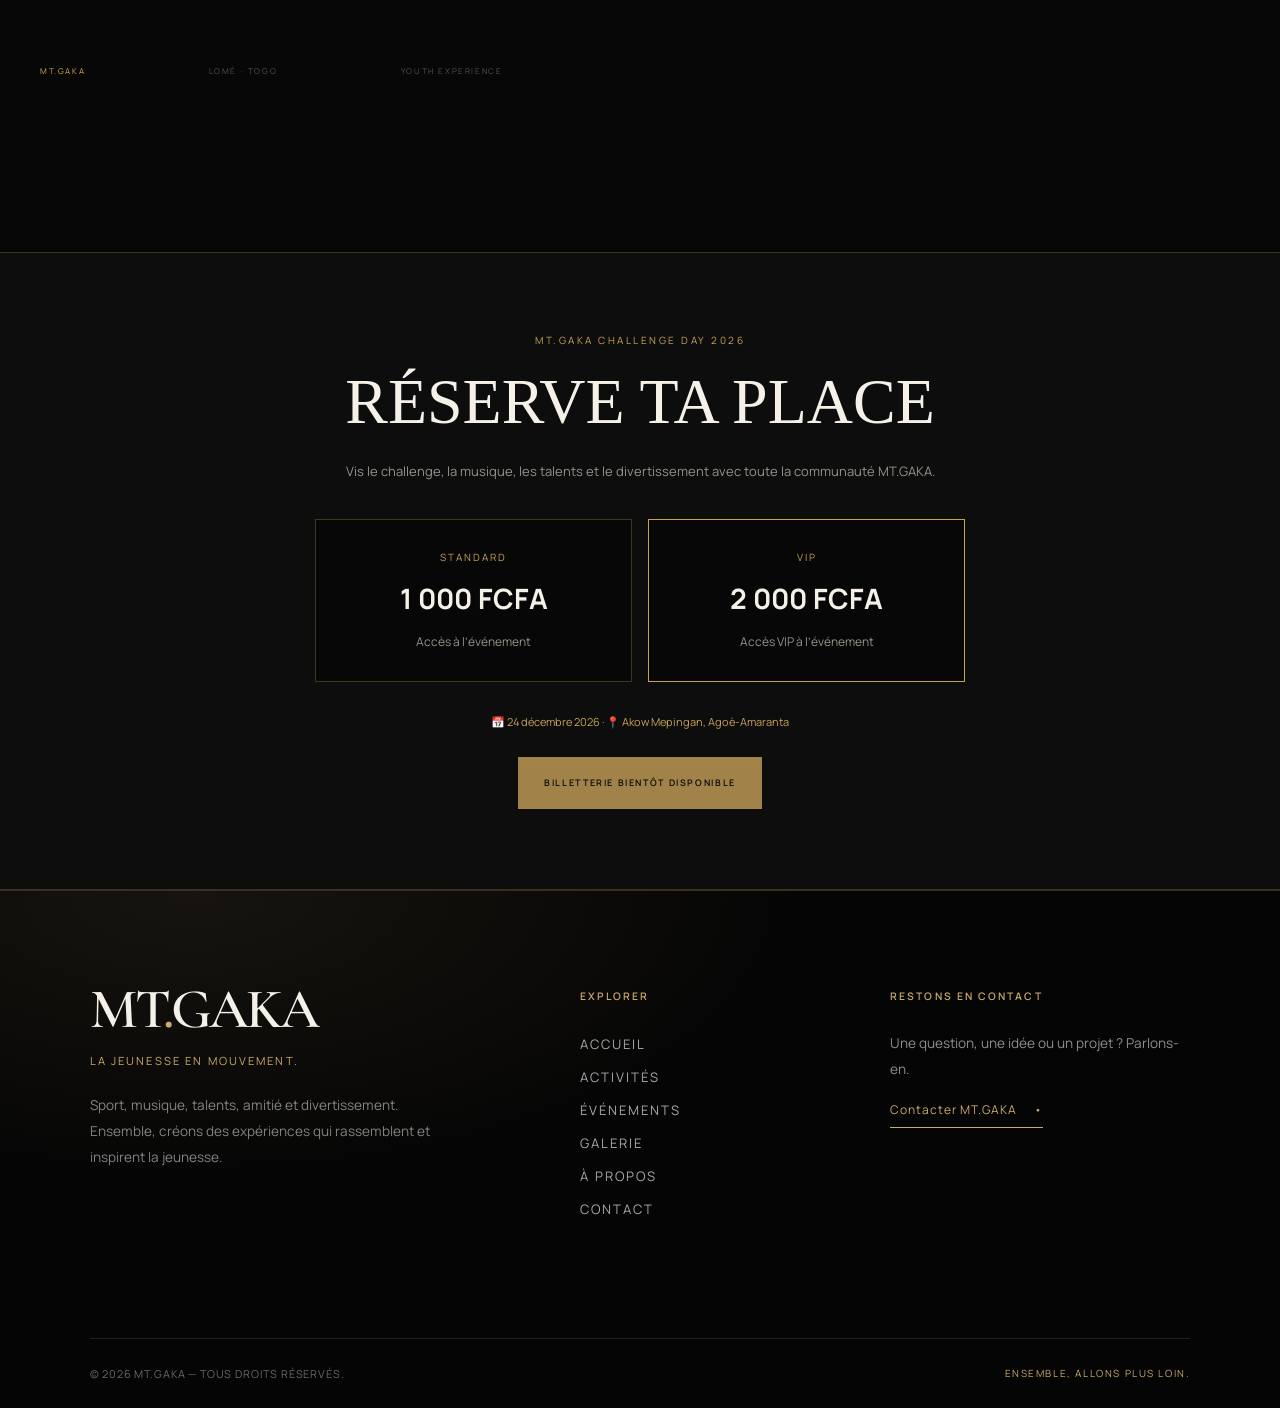
==== commit ca0ace6b: "index.html aktualisieren" ====
--- a/index.html
+++ b/index.html
@@ -16,6 +16,14 @@
     <title>MT.GAKA — La jeunesse en mouvement</title>
 
     <link rel="stylesheet" href="css/style.css">
+<!-- Google tag (gtag.js) -->
+<script async src="https://www.googletagmanager.com/gtag/js?id=G-YLGNXPN61M"></script>
+<script>
+  window.dataLayer = window.dataLayer || [];
+  function gtag(){dataLayer.push(arguments);}
+  gtag('js', new Date());
+  gtag('config', 'G-YLGNXPN61M');
+</script>
 </head>
 
 <body>
